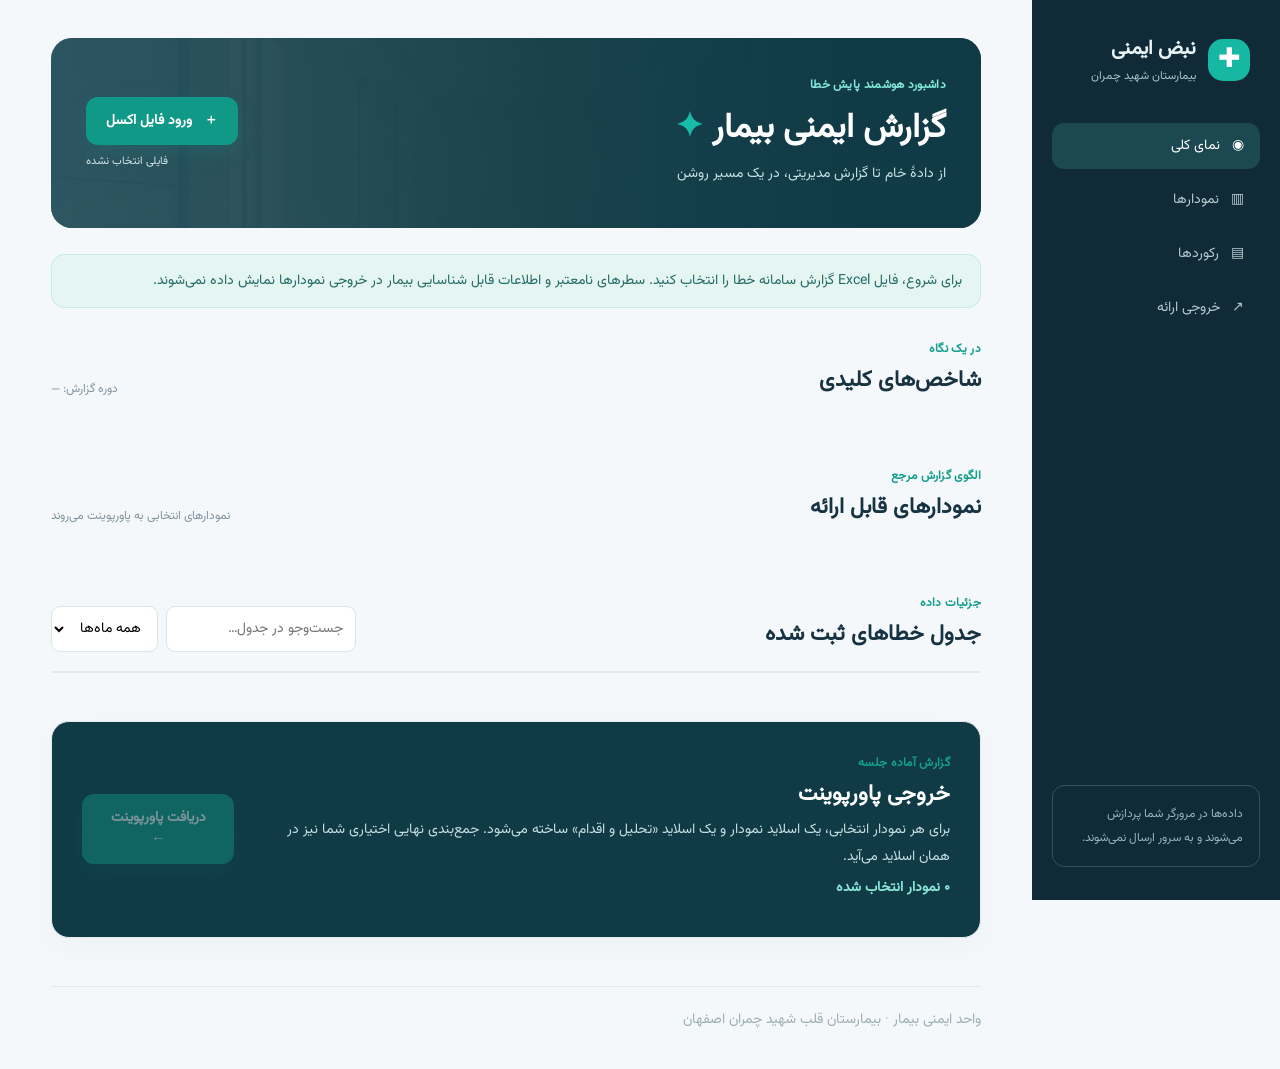
==== standalone.html @ 1ed32f01 "Use true pie chart for reporter roles" ====
<!doctype html><html lang="fa" dir="rtl"><head><meta charset="utf-8"><meta name="viewport" content="width=device-width,initial-scale=1"><title>پایش ایمنی بیمار | شهید چمران</title><style>@font-face{font-family:Vazirmatn;src:url('[data-uri]') format('woff2');font-display:swap}*{box-sizing:border-box}body{margin:0;background:#f5f8fa;color:#173342;font-family:Vazirmatn,Tahoma,sans-serif;font-size:14px}button,input,select,textarea{font:inherit}button{cursor:pointer}.sidebar{width:248px;position:fixed;right:0;top:0;bottom:0;background:#102a38;color:#eaf4f5;padding:33px 20px;display:flex;flex-direction:column;z-index:3}.brand{display:flex;gap:12px;align-items:center;padding:0 10px 36px}.brand b{display:block;font-size:20px}.brand small{color:#a9c4c8}.mark{display:grid;place-items:center;background:#16b8a3;color:white;border-radius:15px;width:42px;height:42px;font-size:27px}.sidebar nav{display:grid;gap:8px}.sidebar nav a{color:#b5c9ce;text-decoration:none;padding:12px 16px;border-radius:12px}.sidebar nav a:hover,.sidebar nav a.active{background:#1b4851;color:white}.sidebar-note{margin-top:auto;color:#95b4bc;font-size:12px;line-height:2;padding:16px;border:1px solid #2f5360;border-radius:12px}main{margin-right:248px;padding:38px min(4vw,64px);max-width:1800px}header{display:flex;justify-content:space-between;align-items:center;gap:24px;margin-bottom:26px}h1{font-size:34px;margin:6px 0}h2{font-size:22px;margin:3px 0 0}p{color:#6d8290;line-height:1.9;margin:5px 0}.eyebrow{color:#159e8e;font-size:12px;font-weight:800;letter-spacing:.3px}.pulse{color:#17bba7}.header-actions{text-align:left}.upload,#exportBtn{border:0;color:white;background:#119987;border-radius:12px;display:inline-block;padding:13px 20px;font-weight:800;box-shadow:0 8px 20px #159f8f28}.upload input{display:none}.upload:hover,#exportBtn:hover:not(:disabled){background:#087c70}.file-name{display:block;color:#728693;font-size:11px;margin-top:8px;max-width:260px;overflow:hidden;text-overflow:ellipsis;white-space:nowrap}.notice{background:#e5f5f2;border:1px solid #c6ebe4;padding:15px 18px;border-radius:13px;color:#256b66;margin-bottom:30px}.notice.error{background:#fff0ed;border-color:#ffd3c7;color:#aa513d}section{margin:30px 0 48px;scroll-margin-top:24px}.section-head{display:flex;justify-content:space-between;align-items:end;gap:18px;margin-bottom:19px}.period,.hint{color:#8094a0;font-size:12px}.kpis{display:grid;grid-template-columns:repeat(4,minmax(0,1fr));gap:15px}.kpi,.card,.table-wrap,.export-box{background:#fff;border:1px solid #e4ecf0;border-radius:18px;box-shadow:0 9px 30px #183c5009}.kpi{padding:22px;min-height:135px}.kpi .icon{color:#0e9f8e;background:#e7f7f4;width:33px;height:33px;border-radius:10px;display:grid;place-items:center}.kpi strong{font-size:28px;display:block;margin-top:13px}.kpi small{color:#708691}.chart-grid{display:grid;grid-template-columns:repeat(2,minmax(0,1fr));gap:18px}.card{padding:23px;min-width:0}.card-top{display:flex;justify-content:space-between;gap:12px;align-items:flex-start}.card h3{margin:0;font-size:16px}.card p{font-size:12px;margin:6px 0 8px}.pick{white-space:nowrap;font-size:12px;color:#52737a;background:#edf6f6;padding:7px 10px;border-radius:9px}.pick input{accent-color:#119987;margin-left:5px}.chart{height:245px;display:flex;align-items:center;justify-content:center;margin:12px 0}.chart svg{width:100%;height:100%;overflow:visible;direction:ltr}.chart text{font-family:Vazirmatn,Tahoma,sans-serif;fill:#597380;font-size:10px;font-weight:800}.card details{border-top:1px solid #edf1f3;padding-top:14px;font-size:12px;color:#60808c}.card details summary{cursor:pointer;color:#087f75;font-weight:700}.card textarea{width:100%;min-height:95px;resize:vertical;border:1px solid #dbe8e9;border-radius:9px;padding:9px;margin-top:10px;direction:rtl}.copy{border:0;background:#e6f4f1;color:#117e73;border-radius:8px;padding:8px 12px;margin-top:8px}.filters{display:flex;gap:8px}.filters input,.filters select{border:1px solid #dae6e9;background:white;padding:10px 12px;border-radius:9px;outline-color:#16a99b;max-width:190px}.table-wrap{overflow:auto;max-height:540px}table{width:100%;border-collapse:collapse;white-space:nowrap;text-align:right}th{position:sticky;top:0;background:#e9f4f3;color:#40606b;font-size:12px;z-index:1}td,th{padding:12px 16px;border-bottom:1px solid #ebf0f2;max-width:320px;overflow:hidden;text-overflow:ellipsis}tr:hover td{background:#f7fbfb}.table-count{color:#81949b;margin:12px}.export-box{display:flex;align-items:center;justify-content:space-between;gap:20px;padding:30px;background:#103b46;color:white}.export-box h2{color:white}.export-box p{color:#c6dee1;max-width:700px}.selected-count{font-weight:700;color:#89e6d8!important}.export-box button:disabled{opacity:.45;cursor:not-allowed}footer{color:#9bafb6;border-top:1px solid #dfe9ec;padding-top:22px} @media(max-width:1100px){.kpis{grid-template-columns:repeat(2,1fr)}.chart-grid{grid-template-columns:1fr}}@media(max-width:730px){.sidebar{position:static;width:auto;padding:13px}.brand{padding:0}.sidebar nav{display:flex;overflow:auto;margin-top:10px}.sidebar-note{display:none}main{margin:0;padding:18px}header,.section-head,.export-box{align-items:stretch;flex-direction:column}.header-actions{text-align:right}.kpis{gap:9px}.kpi{padding:16px}.filters{flex-wrap:wrap}}
.analysis-panel{background:#f2f8f7;border:1px solid #dbece9;border-radius:14px;padding:15px 18px;margin-top:14px}.analysis-heading{color:#0d8275;font-weight:900;margin-bottom:10px}.analysis-panel p{font-size:12px;line-height:1.8;margin:8px 0;color:#405e68}.analysis-panel p b{display:block;color:#173f48;font-size:12px}.note-label{display:block;margin-top:15px;font-weight:800;color:#193d48}.note-label span{color:#81969c;font-weight:400;font-size:11px}.analysis-panel textarea{width:100%;margin-top:7px;border:1px solid #cddfdf;border-radius:9px;min-height:70px;padding:10px;resize:vertical;direction:rtl;outline-color:#119987}
header{position:relative;isolation:isolate;overflow:hidden;background:#103b46;border-radius:21px;padding:29px 35px;min-height:190px;color:white}header .header-photo{position:absolute;inset:0;background:url('[data-uri]') center 42%/cover;opacity:.26;z-index:-2}header:after{content:'';position:absolute;inset:0;background:linear-gradient(270deg,#103b46 13%,#103b46dc 46%,#103b4655 100%);z-index:-1}header .header-content{max-width:580px}header h1{color:white}header p{color:#c6e0e3}header .eyebrow{color:#82e7d9}header .header-actions{position:relative}header .file-name{color:#d2e4e6}.chart-icon{display:inline-flex;vertical-align:middle;align-items:center;justify-content:center;width:31px;height:31px;margin-left:8px;color:#108e81;background:#e4f6f2;border-radius:9px}.chart-icon svg{width:19px;height:19px;fill:none;stroke:currentColor;stroke-width:2;stroke-linecap:round;stroke-linejoin:round}.invalid-date td{background:#fff2e6;color:#704b2c}.invalid-date:hover td{background:#ffe9d4}@media(max-width:730px){header{padding:24px;min-height:210px}}
</style></head><body>
<aside class="sidebar"><div class="brand"><span class="mark">✚</span><div><b>نبض ایمنی</b><small>بیمارستان شهید چمران</small></div></div><nav><a href="#overview" class="active">◉ &nbsp; نمای کلی</a><a href="#charts">▥ &nbsp; نمودارها</a><a href="#records">▤ &nbsp; رکوردها</a><a href="#export">↗ &nbsp; خروجی ارائه</a></nav><div class="sidebar-note">داده‌ها در مرورگر شما پردازش می‌شوند و به سرور ارسال نمی‌شوند.</div></aside>
<main><header><div class="header-photo" aria-hidden="true"></div><div class="header-content"><span class="eyebrow">داشبورد هوشمند پایش خطا</span><h1>گزارش ایمنی بیمار <span class="pulse">✦</span></h1><p>از دادهٔ خام تا گزارش مدیریتی، در یک مسیر روشن</p></div><div class="header-actions"><label class="upload">＋ &nbsp; ورود فایل اکسل<input id="file" type="file" accept=".xlsx"></label><span id="fileName" class="file-name">فایلی انتخاب نشده</span></div></header>
<div id="notice" class="notice">برای شروع، فایل Excel گزارش سامانه خطا را انتخاب کنید. سطرهای نامعتبر و اطلاعات قابل شناسایی بیمار در خروجی نمودارها نمایش داده نمی‌شوند.</div>
<section id="overview"><div class="section-head"><div><span class="eyebrow">در یک نگاه</span><h2>شاخص‌های کلیدی</h2></div><span id="period" class="period">دوره گزارش: —</span></div><div id="kpis" class="kpis"></div></section>
<section id="charts"><div class="section-head"><div><span class="eyebrow">الگوی گزارش مرجع</span><h2>نمودارهای قابل ارائه</h2></div><span class="hint">نمودارهای انتخابی به پاورپوینت می‌روند</span></div><div id="chartGrid" class="chart-grid"></div></section>
<section id="records"><div class="section-head"><div><span class="eyebrow">جزئیات داده</span><h2>جدول خطاهای ثبت شده</h2></div><div class="filters"><input id="search" placeholder="جست‌وجو در جدول…"><select id="monthFilter"><option value="">همه ماه‌ها</option></select></div></div><div class="table-wrap"><table><thead id="tableHead"></thead><tbody id="tableBody"></tbody></table></div><div id="tableCount" class="table-count"></div></section>
<section id="export"><div class="export-box"><div><span class="eyebrow">گزارش آماده جلسه</span><h2>خروجی پاورپوینت</h2><p>برای هر نمودار انتخابی، یک اسلاید نمودار و یک اسلاید «تحلیل و اقدام» ساخته می‌شود. جمع‌بندی نهایی اختیاری شما نیز در همان اسلاید می‌آید.</p><p id="selectedCount" class="selected-count">۰ نمودار انتخاب شده</p></div><button id="exportBtn" disabled>دریافت پاورپوینت ←</button></div></section><footer>واحد ایمنی بیمار · بیمارستان قلب شهید چمران اصفهان</footer></main>
<script>/*!

JSZip v3.10.1 - A JavaScript class for generating and reading zip files
<http://stuartk.com/jszip>

(c) 2009-2016 Stuart Knightley <stuart [at] stuartk.com>
Dual licenced under the MIT license or GPLv3. See https://raw.github.com/Stuk/jszip/main/LICENSE.markdown.

JSZip uses the library pako released under the MIT license :
https://github.com/nodeca/pako/blob/main/LICENSE
*/

!function(e){if("object"==typeof exports&&"undefined"!=typeof module)module.exports=e();else if("function"==typeof define&&define.amd)define([],e);else{("undefined"!=typeof window?window:"undefined"!=typeof global?global:"undefined"!=typeof self?self:this).JSZip=e()}}(function(){return function s(a,o,h){function u(r,e){if(!o[r]){if(!a[r]){var t="function"==typeof require&&require;if(!e&&t)return t(r,!0);if(l)return l(r,!0);var n=new Error("Cannot find module '"+r+"'");throw n.code="MODULE_NOT_FOUND",n}var i=o[r]={exports:{}};a[r][0].call(i.exports,function(e){var t=a[r][1][e];return u(t||e)},i,i.exports,s,a,o,h)}return o[r].exports}for(var l="function"==typeof require&&require,e=0;e<h.length;e++)u(h[e]);return u}({1:[function(e,t,r){"use strict";var d=e("./utils"),c=e("./support"),p="ABCDEFGHIJKLMNOPQRSTUVWXYZabcdefghijklmnopqrstuvwxyz0123456789+/=";r.encode=function(e){for(var t,r,n,i,s,a,o,h=[],u=0,l=e.length,f=l,c="string"!==d.getTypeOf(e);u<e.length;)f=l-u,n=c?(t=e[u++],r=u<l?e[u++]:0,u<l?e[u++]:0):(t=e.charCodeAt(u++),r=u<l?e.charCodeAt(u++):0,u<l?e.charCodeAt(u++):0),i=t>>2,s=(3&t)<<4|r>>4,a=1<f?(15&r)<<2|n>>6:64,o=2<f?63&n:64,h.push(p.charAt(i)+p.charAt(s)+p.charAt(a)+p.charAt(o));return h.join("")},r.decode=function(e){var t,r,n,i,s,a,o=0,h=0,u="data:";if(e.substr(0,u.length)===u)throw new Error("Invalid base64 input, it looks like a data url.");var l,f=3*(e=e.replace(/[^A-Za-z0-9+/=]/g,"")).length/4;if(e.charAt(e.length-1)===p.charAt(64)&&f--,e.charAt(e.length-2)===p.charAt(64)&&f--,f%1!=0)throw new Error("Invalid base64 input, bad content length.");for(l=c.uint8array?new Uint8Array(0|f):new Array(0|f);o<e.length;)t=p.indexOf(e.charAt(o++))<<2|(i=p.indexOf(e.charAt(o++)))>>4,r=(15&i)<<4|(s=p.indexOf(e.charAt(o++)))>>2,n=(3&s)<<6|(a=p.indexOf(e.charAt(o++))),l[h++]=t,64!==s&&(l[h++]=r),64!==a&&(l[h++]=n);return l}},{"./support":30,"./utils":32}],2:[function(e,t,r){"use strict";var n=e("./external"),i=e("./stream/DataWorker"),s=e("./stream/Crc32Probe"),a=e("./stream/DataLengthProbe");function o(e,t,r,n,i){this.compressedSize=e,this.uncompressedSize=t,this.crc32=r,this.compression=n,this.compressedContent=i}o.prototype={getContentWorker:function(){var e=new i(n.Promise.resolve(this.compressedContent)).pipe(this.compression.uncompressWorker()).pipe(new a("data_length")),t=this;return e.on("end",function(){if(this.streamInfo.data_length!==t.uncompressedSize)throw new Error("Bug : uncompressed data size mismatch")}),e},getCompressedWorker:function(){return new i(n.Promise.resolve(this.compressedContent)).withStreamInfo("compressedSize",this.compressedSize).withStreamInfo("uncompressedSize",this.uncompressedSize).withStreamInfo("crc32",this.crc32).withStreamInfo("compression",this.compression)}},o.createWorkerFrom=function(e,t,r){return e.pipe(new s).pipe(new a("uncompressedSize")).pipe(t.compressWorker(r)).pipe(new a("compressedSize")).withStreamInfo("compression",t)},t.exports=o},{"./external":6,"./stream/Crc32Probe":25,"./stream/DataLengthProbe":26,"./stream/DataWorker":27}],3:[function(e,t,r){"use strict";var n=e("./stream/GenericWorker");r.STORE={magic:"\0\0",compressWorker:function(){return new n("STORE compression")},uncompressWorker:function(){return new n("STORE decompression")}},r.DEFLATE=e("./flate")},{"./flate":7,"./stream/GenericWorker":28}],4:[function(e,t,r){"use strict";var n=e("./utils");var o=function(){for(var e,t=[],r=0;r<256;r++){e=r;for(var n=0;n<8;n++)e=1&e?3988292384^e>>>1:e>>>1;t[r]=e}return t}();t.exports=function(e,t){return void 0!==e&&e.length?"string"!==n.getTypeOf(e)?function(e,t,r,n){var i=o,s=n+r;e^=-1;for(var a=n;a<s;a++)e=e>>>8^i[255&(e^t[a])];return-1^e}(0|t,e,e.length,0):function(e,t,r,n){var i=o,s=n+r;e^=-1;for(var a=n;a<s;a++)e=e>>>8^i[255&(e^t.charCodeAt(a))];return-1^e}(0|t,e,e.length,0):0}},{"./utils":32}],5:[function(e,t,r){"use strict";r.base64=!1,r.binary=!1,r.dir=!1,r.createFolders=!0,r.date=null,r.compression=null,r.compressionOptions=null,r.comment=null,r.unixPermissions=null,r.dosPermissions=null},{}],6:[function(e,t,r){"use strict";var n=null;n="undefined"!=typeof Promise?Promise:e("lie"),t.exports={Promise:n}},{lie:37}],7:[function(e,t,r){"use strict";var n="undefined"!=typeof Uint8Array&&"undefined"!=typeof Uint16Array&&"undefined"!=typeof Uint32Array,i=e("pako"),s=e("./utils"),a=e("./stream/GenericWorker"),o=n?"uint8array":"array";function h(e,t){a.call(this,"FlateWorker/"+e),this._pako=null,this._pakoAction=e,this._pakoOptions=t,this.meta={}}r.magic="\b\0",s.inherits(h,a),h.prototype.processChunk=function(e){this.meta=e.meta,null===this._pako&&this._createPako(),this._pako.push(s.transformTo(o,e.data),!1)},h.prototype.flush=function(){a.prototype.flush.call(this),null===this._pako&&this._createPako(),this._pako.push([],!0)},h.prototype.cleanUp=function(){a.prototype.cleanUp.call(this),this._pako=null},h.prototype._createPako=function(){this._pako=new i[this._pakoAction]({raw:!0,level:this._pakoOptions.level||-1});var t=this;this._pako.onData=function(e){t.push({data:e,meta:t.meta})}},r.compressWorker=function(e){return new h("Deflate",e)},r.uncompressWorker=function(){return new h("Inflate",{})}},{"./stream/GenericWorker":28,"./utils":32,pako:38}],8:[function(e,t,r){"use strict";function A(e,t){var r,n="";for(r=0;r<t;r++)n+=String.fromCharCode(255&e),e>>>=8;return n}function n(e,t,r,n,i,s){var a,o,h=e.file,u=e.compression,l=s!==O.utf8encode,f=I.transformTo("string",s(h.name)),c=I.transformTo("string",O.utf8encode(h.name)),d=h.comment,p=I.transformTo("string",s(d)),m=I.transformTo("string",O.utf8encode(d)),_=c.length!==h.name.length,g=m.length!==d.length,b="",v="",y="",w=h.dir,k=h.date,x={crc32:0,compressedSize:0,uncompressedSize:0};t&&!r||(x.crc32=e.crc32,x.compressedSize=e.compressedSize,x.uncompressedSize=e.uncompressedSize);var S=0;t&&(S|=8),l||!_&&!g||(S|=2048);var z=0,C=0;w&&(z|=16),"UNIX"===i?(C=798,z|=function(e,t){var r=e;return e||(r=t?16893:33204),(65535&r)<<16}(h.unixPermissions,w)):(C=20,z|=function(e){return 63&(e||0)}(h.dosPermissions)),a=k.getUTCHours(),a<<=6,a|=k.getUTCMinutes(),a<<=5,a|=k.getUTCSeconds()/2,o=k.getUTCFullYear()-1980,o<<=4,o|=k.getUTCMonth()+1,o<<=5,o|=k.getUTCDate(),_&&(v=A(1,1)+A(B(f),4)+c,b+="up"+A(v.length,2)+v),g&&(y=A(1,1)+A(B(p),4)+m,b+="uc"+A(y.length,2)+y);var E="";return E+="\n\0",E+=A(S,2),E+=u.magic,E+=A(a,2),E+=A(o,2),E+=A(x.crc32,4),E+=A(x.compressedSize,4),E+=A(x.uncompressedSize,4),E+=A(f.length,2),E+=A(b.length,2),{fileRecord:R.LOCAL_FILE_HEADER+E+f+b,dirRecord:R.CENTRAL_FILE_HEADER+A(C,2)+E+A(p.length,2)+"\0\0\0\0"+A(z,4)+A(n,4)+f+b+p}}var I=e("../utils"),i=e("../stream/GenericWorker"),O=e("../utf8"),B=e("../crc32"),R=e("../signature");function s(e,t,r,n){i.call(this,"ZipFileWorker"),this.bytesWritten=0,this.zipComment=t,this.zipPlatform=r,this.encodeFileName=n,this.streamFiles=e,this.accumulate=!1,this.contentBuffer=[],this.dirRecords=[],this.currentSourceOffset=0,this.entriesCount=0,this.currentFile=null,this._sources=[]}I.inherits(s,i),s.prototype.push=function(e){var t=e.meta.percent||0,r=this.entriesCount,n=this._sources.length;this.accumulate?this.contentBuffer.push(e):(this.bytesWritten+=e.data.length,i.prototype.push.call(this,{data:e.data,meta:{currentFile:this.currentFile,percent:r?(t+100*(r-n-1))/r:100}}))},s.prototype.openedSource=function(e){this.currentSourceOffset=this.bytesWritten,this.currentFile=e.file.name;var t=this.streamFiles&&!e.file.dir;if(t){var r=n(e,t,!1,this.currentSourceOffset,this.zipPlatform,this.encodeFileName);this.push({data:r.fileRecord,meta:{percent:0}})}else this.accumulate=!0},s.prototype.closedSource=function(e){this.accumulate=!1;var t=this.streamFiles&&!e.file.dir,r=n(e,t,!0,this.currentSourceOffset,this.zipPlatform,this.encodeFileName);if(this.dirRecords.push(r.dirRecord),t)this.push({data:function(e){return R.DATA_DESCRIPTOR+A(e.crc32,4)+A(e.compressedSize,4)+A(e.uncompressedSize,4)}(e),meta:{percent:100}});else for(this.push({data:r.fileRecord,meta:{percent:0}});this.contentBuffer.length;)this.push(this.contentBuffer.shift());this.currentFile=null},s.prototype.flush=function(){for(var e=this.bytesWritten,t=0;t<this.dirRecords.length;t++)this.push({data:this.dirRecords[t],meta:{percent:100}});var r=this.bytesWritten-e,n=function(e,t,r,n,i){var s=I.transformTo("string",i(n));return R.CENTRAL_DIRECTORY_END+"\0\0\0\0"+A(e,2)+A(e,2)+A(t,4)+A(r,4)+A(s.length,2)+s}(this.dirRecords.length,r,e,this.zipComment,this.encodeFileName);this.push({data:n,meta:{percent:100}})},s.prototype.prepareNextSource=function(){this.previous=this._sources.shift(),this.openedSource(this.previous.streamInfo),this.isPaused?this.previous.pause():this.previous.resume()},s.prototype.registerPrevious=function(e){this._sources.push(e);var t=this;return e.on("data",function(e){t.processChunk(e)}),e.on("end",function(){t.closedSource(t.previous.streamInfo),t._sources.length?t.prepareNextSource():t.end()}),e.on("error",function(e){t.error(e)}),this},s.prototype.resume=function(){return!!i.prototype.resume.call(this)&&(!this.previous&&this._sources.length?(this.prepareNextSource(),!0):this.previous||this._sources.length||this.generatedError?void 0:(this.end(),!0))},s.prototype.error=function(e){var t=this._sources;if(!i.prototype.error.call(this,e))return!1;for(var r=0;r<t.length;r++)try{t[r].error(e)}catch(e){}return!0},s.prototype.lock=function(){i.prototype.lock.call(this);for(var e=this._sources,t=0;t<e.length;t++)e[t].lock()},t.exports=s},{"../crc32":4,"../signature":23,"../stream/GenericWorker":28,"../utf8":31,"../utils":32}],9:[function(e,t,r){"use strict";var u=e("../compressions"),n=e("./ZipFileWorker");r.generateWorker=function(e,a,t){var o=new n(a.streamFiles,t,a.platform,a.encodeFileName),h=0;try{e.forEach(function(e,t){h++;var r=function(e,t){var r=e||t,n=u[r];if(!n)throw new Error(r+" is not a valid compression method !");return n}(t.options.compression,a.compression),n=t.options.compressionOptions||a.compressionOptions||{},i=t.dir,s=t.date;t._compressWorker(r,n).withStreamInfo("file",{name:e,dir:i,date:s,comment:t.comment||"",unixPermissions:t.unixPermissions,dosPermissions:t.dosPermissions}).pipe(o)}),o.entriesCount=h}catch(e){o.error(e)}return o}},{"../compressions":3,"./ZipFileWorker":8}],10:[function(e,t,r){"use strict";function n(){if(!(this instanceof n))return new n;if(arguments.length)throw new Error("The constructor with parameters has been removed in JSZip 3.0, please check the upgrade guide.");this.files=Object.create(null),this.comment=null,this.root="",this.clone=function(){var e=new n;for(var t in this)"function"!=typeof this[t]&&(e[t]=this[t]);return e}}(n.prototype=e("./object")).loadAsync=e("./load"),n.support=e("./support"),n.defaults=e("./defaults"),n.version="3.10.1",n.loadAsync=function(e,t){return(new n).loadAsync(e,t)},n.external=e("./external"),t.exports=n},{"./defaults":5,"./external":6,"./load":11,"./object":15,"./support":30}],11:[function(e,t,r){"use strict";var u=e("./utils"),i=e("./external"),n=e("./utf8"),s=e("./zipEntries"),a=e("./stream/Crc32Probe"),l=e("./nodejsUtils");function f(n){return new i.Promise(function(e,t){var r=n.decompressed.getContentWorker().pipe(new a);r.on("error",function(e){t(e)}).on("end",function(){r.streamInfo.crc32!==n.decompressed.crc32?t(new Error("Corrupted zip : CRC32 mismatch")):e()}).resume()})}t.exports=function(e,o){var h=this;return o=u.extend(o||{},{base64:!1,checkCRC32:!1,optimizedBinaryString:!1,createFolders:!1,decodeFileName:n.utf8decode}),l.isNode&&l.isStream(e)?i.Promise.reject(new Error("JSZip can't accept a stream when loading a zip file.")):u.prepareContent("the loaded zip file",e,!0,o.optimizedBinaryString,o.base64).then(function(e){var t=new s(o);return t.load(e),t}).then(function(e){var t=[i.Promise.resolve(e)],r=e.files;if(o.checkCRC32)for(var n=0;n<r.length;n++)t.push(f(r[n]));return i.Promise.all(t)}).then(function(e){for(var t=e.shift(),r=t.files,n=0;n<r.length;n++){var i=r[n],s=i.fileNameStr,a=u.resolve(i.fileNameStr);h.file(a,i.decompressed,{binary:!0,optimizedBinaryString:!0,date:i.date,dir:i.dir,comment:i.fileCommentStr.length?i.fileCommentStr:null,unixPermissions:i.unixPermissions,dosPermissions:i.dosPermissions,createFolders:o.createFolders}),i.dir||(h.file(a).unsafeOriginalName=s)}return t.zipComment.length&&(h.comment=t.zipComment),h})}},{"./external":6,"./nodejsUtils":14,"./stream/Crc32Probe":25,"./utf8":31,"./utils":32,"./zipEntries":33}],12:[function(e,t,r){"use strict";var n=e("../utils"),i=e("../stream/GenericWorker");function s(e,t){i.call(this,"Nodejs stream input adapter for "+e),this._upstreamEnded=!1,this._bindStream(t)}n.inherits(s,i),s.prototype._bindStream=function(e){var t=this;(this._stream=e).pause(),e.on("data",function(e){t.push({data:e,meta:{percent:0}})}).on("error",function(e){t.isPaused?this.generatedError=e:t.error(e)}).on("end",function(){t.isPaused?t._upstreamEnded=!0:t.end()})},s.prototype.pause=function(){return!!i.prototype.pause.call(this)&&(this._stream.pause(),!0)},s.prototype.resume=function(){return!!i.prototype.resume.call(this)&&(this._upstreamEnded?this.end():this._stream.resume(),!0)},t.exports=s},{"../stream/GenericWorker":28,"../utils":32}],13:[function(e,t,r){"use strict";var i=e("readable-stream").Readable;function n(e,t,r){i.call(this,t),this._helper=e;var n=this;e.on("data",function(e,t){n.push(e)||n._helper.pause(),r&&r(t)}).on("error",function(e){n.emit("error",e)}).on("end",function(){n.push(null)})}e("../utils").inherits(n,i),n.prototype._read=function(){this._helper.resume()},t.exports=n},{"../utils":32,"readable-stream":16}],14:[function(e,t,r){"use strict";t.exports={isNode:"undefined"!=typeof Buffer,newBufferFrom:function(e,t){if(Buffer.from&&Buffer.from!==Uint8Array.from)return Buffer.from(e,t);if("number"==typeof e)throw new Error('The "data" argument must not be a number');return new Buffer(e,t)},allocBuffer:function(e){if(Buffer.alloc)return Buffer.alloc(e);var t=new Buffer(e);return t.fill(0),t},isBuffer:function(e){return Buffer.isBuffer(e)},isStream:function(e){return e&&"function"==typeof e.on&&"function"==typeof e.pause&&"function"==typeof e.resume}}},{}],15:[function(e,t,r){"use strict";function s(e,t,r){var n,i=u.getTypeOf(t),s=u.extend(r||{},f);s.date=s.date||new Date,null!==s.compression&&(s.compression=s.compression.toUpperCase()),"string"==typeof s.unixPermissions&&(s.unixPermissions=parseInt(s.unixPermissions,8)),s.unixPermissions&&16384&s.unixPermissions&&(s.dir=!0),s.dosPermissions&&16&s.dosPermissions&&(s.dir=!0),s.dir&&(e=g(e)),s.createFolders&&(n=_(e))&&b.call(this,n,!0);var a="string"===i&&!1===s.binary&&!1===s.base64;r&&void 0!==r.binary||(s.binary=!a),(t instanceof c&&0===t.uncompressedSize||s.dir||!t||0===t.length)&&(s.base64=!1,s.binary=!0,t="",s.compression="STORE",i="string");var o=null;o=t instanceof c||t instanceof l?t:p.isNode&&p.isStream(t)?new m(e,t):u.prepareContent(e,t,s.binary,s.optimizedBinaryString,s.base64);var h=new d(e,o,s);this.files[e]=h}var i=e("./utf8"),u=e("./utils"),l=e("./stream/GenericWorker"),a=e("./stream/StreamHelper"),f=e("./defaults"),c=e("./compressedObject"),d=e("./zipObject"),o=e("./generate"),p=e("./nodejsUtils"),m=e("./nodejs/NodejsStreamInputAdapter"),_=function(e){"/"===e.slice(-1)&&(e=e.substring(0,e.length-1));var t=e.lastIndexOf("/");return 0<t?e.substring(0,t):""},g=function(e){return"/"!==e.slice(-1)&&(e+="/"),e},b=function(e,t){return t=void 0!==t?t:f.createFolders,e=g(e),this.files[e]||s.call(this,e,null,{dir:!0,createFolders:t}),this.files[e]};function h(e){return"[object RegExp]"===Object.prototype.toString.call(e)}var n={load:function(){throw new Error("This method has been removed in JSZip 3.0, please check the upgrade guide.")},forEach:function(e){var t,r,n;for(t in this.files)n=this.files[t],(r=t.slice(this.root.length,t.length))&&t.slice(0,this.root.length)===this.root&&e(r,n)},filter:function(r){var n=[];return this.forEach(function(e,t){r(e,t)&&n.push(t)}),n},file:function(e,t,r){if(1!==arguments.length)return e=this.root+e,s.call(this,e,t,r),this;if(h(e)){var n=e;return this.filter(function(e,t){return!t.dir&&n.test(e)})}var i=this.files[this.root+e];return i&&!i.dir?i:null},folder:function(r){if(!r)return this;if(h(r))return this.filter(function(e,t){return t.dir&&r.test(e)});var e=this.root+r,t=b.call(this,e),n=this.clone();return n.root=t.name,n},remove:function(r){r=this.root+r;var e=this.files[r];if(e||("/"!==r.slice(-1)&&(r+="/"),e=this.files[r]),e&&!e.dir)delete this.files[r];else for(var t=this.filter(function(e,t){return t.name.slice(0,r.length)===r}),n=0;n<t.length;n++)delete this.files[t[n].name];return this},generate:function(){throw new Error("This method has been removed in JSZip 3.0, please check the upgrade guide.")},generateInternalStream:function(e){var t,r={};try{if((r=u.extend(e||{},{streamFiles:!1,compression:"STORE",compressionOptions:null,type:"",platform:"DOS",comment:null,mimeType:"application/zip",encodeFileName:i.utf8encode})).type=r.type.toLowerCase(),r.compression=r.compression.toUpperCase(),"binarystring"===r.type&&(r.type="string"),!r.type)throw new Error("No output type specified.");u.checkSupport(r.type),"darwin"!==r.platform&&"freebsd"!==r.platform&&"linux"!==r.platform&&"sunos"!==r.platform||(r.platform="UNIX"),"win32"===r.platform&&(r.platform="DOS");var n=r.comment||this.comment||"";t=o.generateWorker(this,r,n)}catch(e){(t=new l("error")).error(e)}return new a(t,r.type||"string",r.mimeType)},generateAsync:function(e,t){return this.generateInternalStream(e).accumulate(t)},generateNodeStream:function(e,t){return(e=e||{}).type||(e.type="nodebuffer"),this.generateInternalStream(e).toNodejsStream(t)}};t.exports=n},{"./compressedObject":2,"./defaults":5,"./generate":9,"./nodejs/NodejsStreamInputAdapter":12,"./nodejsUtils":14,"./stream/GenericWorker":28,"./stream/StreamHelper":29,"./utf8":31,"./utils":32,"./zipObject":35}],16:[function(e,t,r){"use strict";t.exports=e("stream")},{stream:void 0}],17:[function(e,t,r){"use strict";var n=e("./DataReader");function i(e){n.call(this,e);for(var t=0;t<this.data.length;t++)e[t]=255&e[t]}e("../utils").inherits(i,n),i.prototype.byteAt=function(e){return this.data[this.zero+e]},i.prototype.lastIndexOfSignature=function(e){for(var t=e.charCodeAt(0),r=e.charCodeAt(1),n=e.charCodeAt(2),i=e.charCodeAt(3),s=this.length-4;0<=s;--s)if(this.data[s]===t&&this.data[s+1]===r&&this.data[s+2]===n&&this.data[s+3]===i)return s-this.zero;return-1},i.prototype.readAndCheckSignature=function(e){var t=e.charCodeAt(0),r=e.charCodeAt(1),n=e.charCodeAt(2),i=e.charCodeAt(3),s=this.readData(4);return t===s[0]&&r===s[1]&&n===s[2]&&i===s[3]},i.prototype.readData=function(e){if(this.checkOffset(e),0===e)return[];var t=this.data.slice(this.zero+this.index,this.zero+this.index+e);return this.index+=e,t},t.exports=i},{"../utils":32,"./DataReader":18}],18:[function(e,t,r){"use strict";var n=e("../utils");function i(e){this.data=e,this.length=e.length,this.index=0,this.zero=0}i.prototype={checkOffset:function(e){this.checkIndex(this.index+e)},checkIndex:function(e){if(this.length<this.zero+e||e<0)throw new Error("End of data reached (data length = "+this.length+", asked index = "+e+"). Corrupted zip ?")},setIndex:function(e){this.checkIndex(e),this.index=e},skip:function(e){this.setIndex(this.index+e)},byteAt:function(){},readInt:function(e){var t,r=0;for(this.checkOffset(e),t=this.index+e-1;t>=this.index;t--)r=(r<<8)+this.byteAt(t);return this.index+=e,r},readString:function(e){return n.transformTo("string",this.readData(e))},readData:function(){},lastIndexOfSignature:function(){},readAndCheckSignature:function(){},readDate:function(){var e=this.readInt(4);return new Date(Date.UTC(1980+(e>>25&127),(e>>21&15)-1,e>>16&31,e>>11&31,e>>5&63,(31&e)<<1))}},t.exports=i},{"../utils":32}],19:[function(e,t,r){"use strict";var n=e("./Uint8ArrayReader");function i(e){n.call(this,e)}e("../utils").inherits(i,n),i.prototype.readData=function(e){this.checkOffset(e);var t=this.data.slice(this.zero+this.index,this.zero+this.index+e);return this.index+=e,t},t.exports=i},{"../utils":32,"./Uint8ArrayReader":21}],20:[function(e,t,r){"use strict";var n=e("./DataReader");function i(e){n.call(this,e)}e("../utils").inherits(i,n),i.prototype.byteAt=function(e){return this.data.charCodeAt(this.zero+e)},i.prototype.lastIndexOfSignature=function(e){return this.data.lastIndexOf(e)-this.zero},i.prototype.readAndCheckSignature=function(e){return e===this.readData(4)},i.prototype.readData=function(e){this.checkOffset(e);var t=this.data.slice(this.zero+this.index,this.zero+this.index+e);return this.index+=e,t},t.exports=i},{"../utils":32,"./DataReader":18}],21:[function(e,t,r){"use strict";var n=e("./ArrayReader");function i(e){n.call(this,e)}e("../utils").inherits(i,n),i.prototype.readData=function(e){if(this.checkOffset(e),0===e)return new Uint8Array(0);var t=this.data.subarray(this.zero+this.index,this.zero+this.index+e);return this.index+=e,t},t.exports=i},{"../utils":32,"./ArrayReader":17}],22:[function(e,t,r){"use strict";var n=e("../utils"),i=e("../support"),s=e("./ArrayReader"),a=e("./StringReader"),o=e("./NodeBufferReader"),h=e("./Uint8ArrayReader");t.exports=function(e){var t=n.getTypeOf(e);return n.checkSupport(t),"string"!==t||i.uint8array?"nodebuffer"===t?new o(e):i.uint8array?new h(n.transformTo("uint8array",e)):new s(n.transformTo("array",e)):new a(e)}},{"../support":30,"../utils":32,"./ArrayReader":17,"./NodeBufferReader":19,"./StringReader":20,"./Uint8ArrayReader":21}],23:[function(e,t,r){"use strict";r.LOCAL_FILE_HEADER="PK",r.CENTRAL_FILE_HEADER="PK",r.CENTRAL_DIRECTORY_END="PK",r.ZIP64_CENTRAL_DIRECTORY_LOCATOR="PK",r.ZIP64_CENTRAL_DIRECTORY_END="PK",r.DATA_DESCRIPTOR="PK\b"},{}],24:[function(e,t,r){"use strict";var n=e("./GenericWorker"),i=e("../utils");function s(e){n.call(this,"ConvertWorker to "+e),this.destType=e}i.inherits(s,n),s.prototype.processChunk=function(e){this.push({data:i.transformTo(this.destType,e.data),meta:e.meta})},t.exports=s},{"../utils":32,"./GenericWorker":28}],25:[function(e,t,r){"use strict";var n=e("./GenericWorker"),i=e("../crc32");function s(){n.call(this,"Crc32Probe"),this.withStreamInfo("crc32",0)}e("../utils").inherits(s,n),s.prototype.processChunk=function(e){this.streamInfo.crc32=i(e.data,this.streamInfo.crc32||0),this.push(e)},t.exports=s},{"../crc32":4,"../utils":32,"./GenericWorker":28}],26:[function(e,t,r){"use strict";var n=e("../utils"),i=e("./GenericWorker");function s(e){i.call(this,"DataLengthProbe for "+e),this.propName=e,this.withStreamInfo(e,0)}n.inherits(s,i),s.prototype.processChunk=function(e){if(e){var t=this.streamInfo[this.propName]||0;this.streamInfo[this.propName]=t+e.data.length}i.prototype.processChunk.call(this,e)},t.exports=s},{"../utils":32,"./GenericWorker":28}],27:[function(e,t,r){"use strict";var n=e("../utils"),i=e("./GenericWorker");function s(e){i.call(this,"DataWorker");var t=this;this.dataIsReady=!1,this.index=0,this.max=0,this.data=null,this.type="",this._tickScheduled=!1,e.then(function(e){t.dataIsReady=!0,t.data=e,t.max=e&&e.length||0,t.type=n.getTypeOf(e),t.isPaused||t._tickAndRepeat()},function(e){t.error(e)})}n.inherits(s,i),s.prototype.cleanUp=function(){i.prototype.cleanUp.call(this),this.data=null},s.prototype.resume=function(){return!!i.prototype.resume.call(this)&&(!this._tickScheduled&&this.dataIsReady&&(this._tickScheduled=!0,n.delay(this._tickAndRepeat,[],this)),!0)},s.prototype._tickAndRepeat=function(){this._tickScheduled=!1,this.isPaused||this.isFinished||(this._tick(),this.isFinished||(n.delay(this._tickAndRepeat,[],this),this._tickScheduled=!0))},s.prototype._tick=function(){if(this.isPaused||this.isFinished)return!1;var e=null,t=Math.min(this.max,this.index+16384);if(this.index>=this.max)return this.end();switch(this.type){case"string":e=this.data.substring(this.index,t);break;case"uint8array":e=this.data.subarray(this.index,t);break;case"array":case"nodebuffer":e=this.data.slice(this.index,t)}return this.index=t,this.push({data:e,meta:{percent:this.max?this.index/this.max*100:0}})},t.exports=s},{"../utils":32,"./GenericWorker":28}],28:[function(e,t,r){"use strict";function n(e){this.name=e||"default",this.streamInfo={},this.generatedError=null,this.extraStreamInfo={},this.isPaused=!0,this.isFinished=!1,this.isLocked=!1,this._listeners={data:[],end:[],error:[]},this.previous=null}n.prototype={push:function(e){this.emit("data",e)},end:function(){if(this.isFinished)return!1;this.flush();try{this.emit("end"),this.cleanUp(),this.isFinished=!0}catch(e){this.emit("error",e)}return!0},error:function(e){return!this.isFinished&&(this.isPaused?this.generatedError=e:(this.isFinished=!0,this.emit("error",e),this.previous&&this.previous.error(e),this.cleanUp()),!0)},on:function(e,t){return this._listeners[e].push(t),this},cleanUp:function(){this.streamInfo=this.generatedError=this.extraStreamInfo=null,this._listeners=[]},emit:function(e,t){if(this._listeners[e])for(var r=0;r<this._listeners[e].length;r++)this._listeners[e][r].call(this,t)},pipe:function(e){return e.registerPrevious(this)},registerPrevious:function(e){if(this.isLocked)throw new Error("The stream '"+this+"' has already been used.");this.streamInfo=e.streamInfo,this.mergeStreamInfo(),this.previous=e;var t=this;return e.on("data",function(e){t.processChunk(e)}),e.on("end",function(){t.end()}),e.on("error",function(e){t.error(e)}),this},pause:function(){return!this.isPaused&&!this.isFinished&&(this.isPaused=!0,this.previous&&this.previous.pause(),!0)},resume:function(){if(!this.isPaused||this.isFinished)return!1;var e=this.isPaused=!1;return this.generatedError&&(this.error(this.generatedError),e=!0),this.previous&&this.previous.resume(),!e},flush:function(){},processChunk:function(e){this.push(e)},withStreamInfo:function(e,t){return this.extraStreamInfo[e]=t,this.mergeStreamInfo(),this},mergeStreamInfo:function(){for(var e in this.extraStreamInfo)Object.prototype.hasOwnProperty.call(this.extraStreamInfo,e)&&(this.streamInfo[e]=this.extraStreamInfo[e])},lock:function(){if(this.isLocked)throw new Error("The stream '"+this+"' has already been used.");this.isLocked=!0,this.previous&&this.previous.lock()},toString:function(){var e="Worker "+this.name;return this.previous?this.previous+" -> "+e:e}},t.exports=n},{}],29:[function(e,t,r){"use strict";var h=e("../utils"),i=e("./ConvertWorker"),s=e("./GenericWorker"),u=e("../base64"),n=e("../support"),a=e("../external"),o=null;if(n.nodestream)try{o=e("../nodejs/NodejsStreamOutputAdapter")}catch(e){}function l(e,o){return new a.Promise(function(t,r){var n=[],i=e._internalType,s=e._outputType,a=e._mimeType;e.on("data",function(e,t){n.push(e),o&&o(t)}).on("error",function(e){n=[],r(e)}).on("end",function(){try{var e=function(e,t,r){switch(e){case"blob":return h.newBlob(h.transformTo("arraybuffer",t),r);case"base64":return u.encode(t);default:return h.transformTo(e,t)}}(s,function(e,t){var r,n=0,i=null,s=0;for(r=0;r<t.length;r++)s+=t[r].length;switch(e){case"string":return t.join("");case"array":return Array.prototype.concat.apply([],t);case"uint8array":for(i=new Uint8Array(s),r=0;r<t.length;r++)i.set(t[r],n),n+=t[r].length;return i;case"nodebuffer":return Buffer.concat(t);default:throw new Error("concat : unsupported type '"+e+"'")}}(i,n),a);t(e)}catch(e){r(e)}n=[]}).resume()})}function f(e,t,r){var n=t;switch(t){case"blob":case"arraybuffer":n="uint8array";break;case"base64":n="string"}try{this._internalType=n,this._outputType=t,this._mimeType=r,h.checkSupport(n),this._worker=e.pipe(new i(n)),e.lock()}catch(e){this._worker=new s("error"),this._worker.error(e)}}f.prototype={accumulate:function(e){return l(this,e)},on:function(e,t){var r=this;return"data"===e?this._worker.on(e,function(e){t.call(r,e.data,e.meta)}):this._worker.on(e,function(){h.delay(t,arguments,r)}),this},resume:function(){return h.delay(this._worker.resume,[],this._worker),this},pause:function(){return this._worker.pause(),this},toNodejsStream:function(e){if(h.checkSupport("nodestream"),"nodebuffer"!==this._outputType)throw new Error(this._outputType+" is not supported by this method");return new o(this,{objectMode:"nodebuffer"!==this._outputType},e)}},t.exports=f},{"../base64":1,"../external":6,"../nodejs/NodejsStreamOutputAdapter":13,"../support":30,"../utils":32,"./ConvertWorker":24,"./GenericWorker":28}],30:[function(e,t,r){"use strict";if(r.base64=!0,r.array=!0,r.string=!0,r.arraybuffer="undefined"!=typeof ArrayBuffer&&"undefined"!=typeof Uint8Array,r.nodebuffer="undefined"!=typeof Buffer,r.uint8array="undefined"!=typeof Uint8Array,"undefined"==typeof ArrayBuffer)r.blob=!1;else{var n=new ArrayBuffer(0);try{r.blob=0===new Blob([n],{type:"application/zip"}).size}catch(e){try{var i=new(self.BlobBuilder||self.WebKitBlobBuilder||self.MozBlobBuilder||self.MSBlobBuilder);i.append(n),r.blob=0===i.getBlob("application/zip").size}catch(e){r.blob=!1}}}try{r.nodestream=!!e("readable-stream").Readable}catch(e){r.nodestream=!1}},{"readable-stream":16}],31:[function(e,t,s){"use strict";for(var o=e("./utils"),h=e("./support"),r=e("./nodejsUtils"),n=e("./stream/GenericWorker"),u=new Array(256),i=0;i<256;i++)u[i]=252<=i?6:248<=i?5:240<=i?4:224<=i?3:192<=i?2:1;u[254]=u[254]=1;function a(){n.call(this,"utf-8 decode"),this.leftOver=null}function l(){n.call(this,"utf-8 encode")}s.utf8encode=function(e){return h.nodebuffer?r.newBufferFrom(e,"utf-8"):function(e){var t,r,n,i,s,a=e.length,o=0;for(i=0;i<a;i++)55296==(64512&(r=e.charCodeAt(i)))&&i+1<a&&56320==(64512&(n=e.charCodeAt(i+1)))&&(r=65536+(r-55296<<10)+(n-56320),i++),o+=r<128?1:r<2048?2:r<65536?3:4;for(t=h.uint8array?new Uint8Array(o):new Array(o),i=s=0;s<o;i++)55296==(64512&(r=e.charCodeAt(i)))&&i+1<a&&56320==(64512&(n=e.charCodeAt(i+1)))&&(r=65536+(r-55296<<10)+(n-56320),i++),r<128?t[s++]=r:(r<2048?t[s++]=192|r>>>6:(r<65536?t[s++]=224|r>>>12:(t[s++]=240|r>>>18,t[s++]=128|r>>>12&63),t[s++]=128|r>>>6&63),t[s++]=128|63&r);return t}(e)},s.utf8decode=function(e){return h.nodebuffer?o.transformTo("nodebuffer",e).toString("utf-8"):function(e){var t,r,n,i,s=e.length,a=new Array(2*s);for(t=r=0;t<s;)if((n=e[t++])<128)a[r++]=n;else if(4<(i=u[n]))a[r++]=65533,t+=i-1;else{for(n&=2===i?31:3===i?15:7;1<i&&t<s;)n=n<<6|63&e[t++],i--;1<i?a[r++]=65533:n<65536?a[r++]=n:(n-=65536,a[r++]=55296|n>>10&1023,a[r++]=56320|1023&n)}return a.length!==r&&(a.subarray?a=a.subarray(0,r):a.length=r),o.applyFromCharCode(a)}(e=o.transformTo(h.uint8array?"uint8array":"array",e))},o.inherits(a,n),a.prototype.processChunk=function(e){var t=o.transformTo(h.uint8array?"uint8array":"array",e.data);if(this.leftOver&&this.leftOver.length){if(h.uint8array){var r=t;(t=new Uint8Array(r.length+this.leftOver.length)).set(this.leftOver,0),t.set(r,this.leftOver.length)}else t=this.leftOver.concat(t);this.leftOver=null}var n=function(e,t){var r;for((t=t||e.length)>e.length&&(t=e.length),r=t-1;0<=r&&128==(192&e[r]);)r--;return r<0?t:0===r?t:r+u[e[r]]>t?r:t}(t),i=t;n!==t.length&&(h.uint8array?(i=t.subarray(0,n),this.leftOver=t.subarray(n,t.length)):(i=t.slice(0,n),this.leftOver=t.slice(n,t.length))),this.push({data:s.utf8decode(i),meta:e.meta})},a.prototype.flush=function(){this.leftOver&&this.leftOver.length&&(this.push({data:s.utf8decode(this.leftOver),meta:{}}),this.leftOver=null)},s.Utf8DecodeWorker=a,o.inherits(l,n),l.prototype.processChunk=function(e){this.push({data:s.utf8encode(e.data),meta:e.meta})},s.Utf8EncodeWorker=l},{"./nodejsUtils":14,"./stream/GenericWorker":28,"./support":30,"./utils":32}],32:[function(e,t,a){"use strict";var o=e("./support"),h=e("./base64"),r=e("./nodejsUtils"),u=e("./external");function n(e){return e}function l(e,t){for(var r=0;r<e.length;++r)t[r]=255&e.charCodeAt(r);return t}e("setimmediate"),a.newBlob=function(t,r){a.checkSupport("blob");try{return new Blob([t],{type:r})}catch(e){try{var n=new(self.BlobBuilder||self.WebKitBlobBuilder||self.MozBlobBuilder||self.MSBlobBuilder);return n.append(t),n.getBlob(r)}catch(e){throw new Error("Bug : can't construct the Blob.")}}};var i={stringifyByChunk:function(e,t,r){var n=[],i=0,s=e.length;if(s<=r)return String.fromCharCode.apply(null,e);for(;i<s;)"array"===t||"nodebuffer"===t?n.push(String.fromCharCode.apply(null,e.slice(i,Math.min(i+r,s)))):n.push(String.fromCharCode.apply(null,e.subarray(i,Math.min(i+r,s)))),i+=r;return n.join("")},stringifyByChar:function(e){for(var t="",r=0;r<e.length;r++)t+=String.fromCharCode(e[r]);return t},applyCanBeUsed:{uint8array:function(){try{return o.uint8array&&1===String.fromCharCode.apply(null,new Uint8Array(1)).length}catch(e){return!1}}(),nodebuffer:function(){try{return o.nodebuffer&&1===String.fromCharCode.apply(null,r.allocBuffer(1)).length}catch(e){return!1}}()}};function s(e){var t=65536,r=a.getTypeOf(e),n=!0;if("uint8array"===r?n=i.applyCanBeUsed.uint8array:"nodebuffer"===r&&(n=i.applyCanBeUsed.nodebuffer),n)for(;1<t;)try{return i.stringifyByChunk(e,r,t)}catch(e){t=Math.floor(t/2)}return i.stringifyByChar(e)}function f(e,t){for(var r=0;r<e.length;r++)t[r]=e[r];return t}a.applyFromCharCode=s;var c={};c.string={string:n,array:function(e){return l(e,new Array(e.length))},arraybuffer:function(e){return c.string.uint8array(e).buffer},uint8array:function(e){return l(e,new Uint8Array(e.length))},nodebuffer:function(e){return l(e,r.allocBuffer(e.length))}},c.array={string:s,array:n,arraybuffer:function(e){return new Uint8Array(e).buffer},uint8array:function(e){return new Uint8Array(e)},nodebuffer:function(e){return r.newBufferFrom(e)}},c.arraybuffer={string:function(e){return s(new Uint8Array(e))},array:function(e){return f(new Uint8Array(e),new Array(e.byteLength))},arraybuffer:n,uint8array:function(e){return new Uint8Array(e)},nodebuffer:function(e){return r.newBufferFrom(new Uint8Array(e))}},c.uint8array={string:s,array:function(e){return f(e,new Array(e.length))},arraybuffer:function(e){return e.buffer},uint8array:n,nodebuffer:function(e){return r.newBufferFrom(e)}},c.nodebuffer={string:s,array:function(e){return f(e,new Array(e.length))},arraybuffer:function(e){return c.nodebuffer.uint8array(e).buffer},uint8array:function(e){return f(e,new Uint8Array(e.length))},nodebuffer:n},a.transformTo=function(e,t){if(t=t||"",!e)return t;a.checkSupport(e);var r=a.getTypeOf(t);return c[r][e](t)},a.resolve=function(e){for(var t=e.split("/"),r=[],n=0;n<t.length;n++){var i=t[n];"."===i||""===i&&0!==n&&n!==t.length-1||(".."===i?r.pop():r.push(i))}return r.join("/")},a.getTypeOf=function(e){return"string"==typeof e?"string":"[object Array]"===Object.prototype.toString.call(e)?"array":o.nodebuffer&&r.isBuffer(e)?"nodebuffer":o.uint8array&&e instanceof Uint8Array?"uint8array":o.arraybuffer&&e instanceof ArrayBuffer?"arraybuffer":void 0},a.checkSupport=function(e){if(!o[e.toLowerCase()])throw new Error(e+" is not supported by this platform")},a.MAX_VALUE_16BITS=65535,a.MAX_VALUE_32BITS=-1,a.pretty=function(e){var t,r,n="";for(r=0;r<(e||"").length;r++)n+="\\x"+((t=e.charCodeAt(r))<16?"0":"")+t.toString(16).toUpperCase();return n},a.delay=function(e,t,r){setImmediate(function(){e.apply(r||null,t||[])})},a.inherits=function(e,t){function r(){}r.prototype=t.prototype,e.prototype=new r},a.extend=function(){var e,t,r={};for(e=0;e<arguments.length;e++)for(t in arguments[e])Object.prototype.hasOwnProperty.call(arguments[e],t)&&void 0===r[t]&&(r[t]=arguments[e][t]);return r},a.prepareContent=function(r,e,n,i,s){return u.Promise.resolve(e).then(function(n){return o.blob&&(n instanceof Blob||-1!==["[object File]","[object Blob]"].indexOf(Object.prototype.toString.call(n)))&&"undefined"!=typeof FileReader?new u.Promise(function(t,r){var e=new FileReader;e.onload=function(e){t(e.target.result)},e.onerror=function(e){r(e.target.error)},e.readAsArrayBuffer(n)}):n}).then(function(e){var t=a.getTypeOf(e);return t?("arraybuffer"===t?e=a.transformTo("uint8array",e):"string"===t&&(s?e=h.decode(e):n&&!0!==i&&(e=function(e){return l(e,o.uint8array?new Uint8Array(e.length):new Array(e.length))}(e))),e):u.Promise.reject(new Error("Can't read the data of '"+r+"'. Is it in a supported JavaScript type (String, Blob, ArrayBuffer, etc) ?"))})}},{"./base64":1,"./external":6,"./nodejsUtils":14,"./support":30,setimmediate:54}],33:[function(e,t,r){"use strict";var n=e("./reader/readerFor"),i=e("./utils"),s=e("./signature"),a=e("./zipEntry"),o=e("./support");function h(e){this.files=[],this.loadOptions=e}h.prototype={checkSignature:function(e){if(!this.reader.readAndCheckSignature(e)){this.reader.index-=4;var t=this.reader.readString(4);throw new Error("Corrupted zip or bug: unexpected signature ("+i.pretty(t)+", expected "+i.pretty(e)+")")}},isSignature:function(e,t){var r=this.reader.index;this.reader.setIndex(e);var n=this.reader.readString(4)===t;return this.reader.setIndex(r),n},readBlockEndOfCentral:function(){this.diskNumber=this.reader.readInt(2),this.diskWithCentralDirStart=this.reader.readInt(2),this.centralDirRecordsOnThisDisk=this.reader.readInt(2),this.centralDirRecords=this.reader.readInt(2),this.centralDirSize=this.reader.readInt(4),this.centralDirOffset=this.reader.readInt(4),this.zipCommentLength=this.reader.readInt(2);var e=this.reader.readData(this.zipCommentLength),t=o.uint8array?"uint8array":"array",r=i.transformTo(t,e);this.zipComment=this.loadOptions.decodeFileName(r)},readBlockZip64EndOfCentral:function(){this.zip64EndOfCentralSize=this.reader.readInt(8),this.reader.skip(4),this.diskNumber=this.reader.readInt(4),this.diskWithCentralDirStart=this.reader.readInt(4),this.centralDirRecordsOnThisDisk=this.reader.readInt(8),this.centralDirRecords=this.reader.readInt(8),this.centralDirSize=this.reader.readInt(8),this.centralDirOffset=this.reader.readInt(8),this.zip64ExtensibleData={};for(var e,t,r,n=this.zip64EndOfCentralSize-44;0<n;)e=this.reader.readInt(2),t=this.reader.readInt(4),r=this.reader.readData(t),this.zip64ExtensibleData[e]={id:e,length:t,value:r}},readBlockZip64EndOfCentralLocator:function(){if(this.diskWithZip64CentralDirStart=this.reader.readInt(4),this.relativeOffsetEndOfZip64CentralDir=this.reader.readInt(8),this.disksCount=this.reader.readInt(4),1<this.disksCount)throw new Error("Multi-volumes zip are not supported")},readLocalFiles:function(){var e,t;for(e=0;e<this.files.length;e++)t=this.files[e],this.reader.setIndex(t.localHeaderOffset),this.checkSignature(s.LOCAL_FILE_HEADER),t.readLocalPart(this.reader),t.handleUTF8(),t.processAttributes()},readCentralDir:function(){var e;for(this.reader.setIndex(this.centralDirOffset);this.reader.readAndCheckSignature(s.CENTRAL_FILE_HEADER);)(e=new a({zip64:this.zip64},this.loadOptions)).readCentralPart(this.reader),this.files.push(e);if(this.centralDirRecords!==this.files.length&&0!==this.centralDirRecords&&0===this.files.length)throw new Error("Corrupted zip or bug: expected "+this.centralDirRecords+" records in central dir, got "+this.files.length)},readEndOfCentral:function(){var e=this.reader.lastIndexOfSignature(s.CENTRAL_DIRECTORY_END);if(e<0)throw!this.isSignature(0,s.LOCAL_FILE_HEADER)?new Error("Can't find end of central directory : is this a zip file ? If it is, see https://stuk.github.io/jszip/documentation/howto/read_zip.html"):new Error("Corrupted zip: can't find end of central directory");this.reader.setIndex(e);var t=e;if(this.checkSignature(s.CENTRAL_DIRECTORY_END),this.readBlockEndOfCentral(),this.diskNumber===i.MAX_VALUE_16BITS||this.diskWithCentralDirStart===i.MAX_VALUE_16BITS||this.centralDirRecordsOnThisDisk===i.MAX_VALUE_16BITS||this.centralDirRecords===i.MAX_VALUE_16BITS||this.centralDirSize===i.MAX_VALUE_32BITS||this.centralDirOffset===i.MAX_VALUE_32BITS){if(this.zip64=!0,(e=this.reader.lastIndexOfSignature(s.ZIP64_CENTRAL_DIRECTORY_LOCATOR))<0)throw new Error("Corrupted zip: can't find the ZIP64 end of central directory locator");if(this.reader.setIndex(e),this.checkSignature(s.ZIP64_CENTRAL_DIRECTORY_LOCATOR),this.readBlockZip64EndOfCentralLocator(),!this.isSignature(this.relativeOffsetEndOfZip64CentralDir,s.ZIP64_CENTRAL_DIRECTORY_END)&&(this.relativeOffsetEndOfZip64CentralDir=this.reader.lastIndexOfSignature(s.ZIP64_CENTRAL_DIRECTORY_END),this.relativeOffsetEndOfZip64CentralDir<0))throw new Error("Corrupted zip: can't find the ZIP64 end of central directory");this.reader.setIndex(this.relativeOffsetEndOfZip64CentralDir),this.checkSignature(s.ZIP64_CENTRAL_DIRECTORY_END),this.readBlockZip64EndOfCentral()}var r=this.centralDirOffset+this.centralDirSize;this.zip64&&(r+=20,r+=12+this.zip64EndOfCentralSize);var n=t-r;if(0<n)this.isSignature(t,s.CENTRAL_FILE_HEADER)||(this.reader.zero=n);else if(n<0)throw new Error("Corrupted zip: missing "+Math.abs(n)+" bytes.")},prepareReader:function(e){this.reader=n(e)},load:function(e){this.prepareReader(e),this.readEndOfCentral(),this.readCentralDir(),this.readLocalFiles()}},t.exports=h},{"./reader/readerFor":22,"./signature":23,"./support":30,"./utils":32,"./zipEntry":34}],34:[function(e,t,r){"use strict";var n=e("./reader/readerFor"),s=e("./utils"),i=e("./compressedObject"),a=e("./crc32"),o=e("./utf8"),h=e("./compressions"),u=e("./support");function l(e,t){this.options=e,this.loadOptions=t}l.prototype={isEncrypted:function(){return 1==(1&this.bitFlag)},useUTF8:function(){return 2048==(2048&this.bitFlag)},readLocalPart:function(e){var t,r;if(e.skip(22),this.fileNameLength=e.readInt(2),r=e.readInt(2),this.fileName=e.readData(this.fileNameLength),e.skip(r),-1===this.compressedSize||-1===this.uncompressedSize)throw new Error("Bug or corrupted zip : didn't get enough information from the central directory (compressedSize === -1 || uncompressedSize === -1)");if(null===(t=function(e){for(var t in h)if(Object.prototype.hasOwnProperty.call(h,t)&&h[t].magic===e)return h[t];return null}(this.compressionMethod)))throw new Error("Corrupted zip : compression "+s.pretty(this.compressionMethod)+" unknown (inner file : "+s.transformTo("string",this.fileName)+")");this.decompressed=new i(this.compressedSize,this.uncompressedSize,this.crc32,t,e.readData(this.compressedSize))},readCentralPart:function(e){this.versionMadeBy=e.readInt(2),e.skip(2),this.bitFlag=e.readInt(2),this.compressionMethod=e.readString(2),this.date=e.readDate(),this.crc32=e.readInt(4),this.compressedSize=e.readInt(4),this.uncompressedSize=e.readInt(4);var t=e.readInt(2);if(this.extraFieldsLength=e.readInt(2),this.fileCommentLength=e.readInt(2),this.diskNumberStart=e.readInt(2),this.internalFileAttributes=e.readInt(2),this.externalFileAttributes=e.readInt(4),this.localHeaderOffset=e.readInt(4),this.isEncrypted())throw new Error("Encrypted zip are not supported");e.skip(t),this.readExtraFields(e),this.parseZIP64ExtraField(e),this.fileComment=e.readData(this.fileCommentLength)},processAttributes:function(){this.unixPermissions=null,this.dosPermissions=null;var e=this.versionMadeBy>>8;this.dir=!!(16&this.externalFileAttributes),0==e&&(this.dosPermissions=63&this.externalFileAttributes),3==e&&(this.unixPermissions=this.externalFileAttributes>>16&65535),this.dir||"/"!==this.fileNameStr.slice(-1)||(this.dir=!0)},parseZIP64ExtraField:function(){if(this.extraFields[1]){var e=n(this.extraFields[1].value);this.uncompressedSize===s.MAX_VALUE_32BITS&&(this.uncompressedSize=e.readInt(8)),this.compressedSize===s.MAX_VALUE_32BITS&&(this.compressedSize=e.readInt(8)),this.localHeaderOffset===s.MAX_VALUE_32BITS&&(this.localHeaderOffset=e.readInt(8)),this.diskNumberStart===s.MAX_VALUE_32BITS&&(this.diskNumberStart=e.readInt(4))}},readExtraFields:function(e){var t,r,n,i=e.index+this.extraFieldsLength;for(this.extraFields||(this.extraFields={});e.index+4<i;)t=e.readInt(2),r=e.readInt(2),n=e.readData(r),this.extraFields[t]={id:t,length:r,value:n};e.setIndex(i)},handleUTF8:function(){var e=u.uint8array?"uint8array":"array";if(this.useUTF8())this.fileNameStr=o.utf8decode(this.fileName),this.fileCommentStr=o.utf8decode(this.fileComment);else{var t=this.findExtraFieldUnicodePath();if(null!==t)this.fileNameStr=t;else{var r=s.transformTo(e,this.fileName);this.fileNameStr=this.loadOptions.decodeFileName(r)}var n=this.findExtraFieldUnicodeComment();if(null!==n)this.fileCommentStr=n;else{var i=s.transformTo(e,this.fileComment);this.fileCommentStr=this.loadOptions.decodeFileName(i)}}},findExtraFieldUnicodePath:function(){var e=this.extraFields[28789];if(e){var t=n(e.value);return 1!==t.readInt(1)?null:a(this.fileName)!==t.readInt(4)?null:o.utf8decode(t.readData(e.length-5))}return null},findExtraFieldUnicodeComment:function(){var e=this.extraFields[25461];if(e){var t=n(e.value);return 1!==t.readInt(1)?null:a(this.fileComment)!==t.readInt(4)?null:o.utf8decode(t.readData(e.length-5))}return null}},t.exports=l},{"./compressedObject":2,"./compressions":3,"./crc32":4,"./reader/readerFor":22,"./support":30,"./utf8":31,"./utils":32}],35:[function(e,t,r){"use strict";function n(e,t,r){this.name=e,this.dir=r.dir,this.date=r.date,this.comment=r.comment,this.unixPermissions=r.unixPermissions,this.dosPermissions=r.dosPermissions,this._data=t,this._dataBinary=r.binary,this.options={compression:r.compression,compressionOptions:r.compressionOptions}}var s=e("./stream/StreamHelper"),i=e("./stream/DataWorker"),a=e("./utf8"),o=e("./compressedObject"),h=e("./stream/GenericWorker");n.prototype={internalStream:function(e){var t=null,r="string";try{if(!e)throw new Error("No output type specified.");var n="string"===(r=e.toLowerCase())||"text"===r;"binarystring"!==r&&"text"!==r||(r="string"),t=this._decompressWorker();var i=!this._dataBinary;i&&!n&&(t=t.pipe(new a.Utf8EncodeWorker)),!i&&n&&(t=t.pipe(new a.Utf8DecodeWorker))}catch(e){(t=new h("error")).error(e)}return new s(t,r,"")},async:function(e,t){return this.internalStream(e).accumulate(t)},nodeStream:function(e,t){return this.internalStream(e||"nodebuffer").toNodejsStream(t)},_compressWorker:function(e,t){if(this._data instanceof o&&this._data.compression.magic===e.magic)return this._data.getCompressedWorker();var r=this._decompressWorker();return this._dataBinary||(r=r.pipe(new a.Utf8EncodeWorker)),o.createWorkerFrom(r,e,t)},_decompressWorker:function(){return this._data instanceof o?this._data.getContentWorker():this._data instanceof h?this._data:new i(this._data)}};for(var u=["asText","asBinary","asNodeBuffer","asUint8Array","asArrayBuffer"],l=function(){throw new Error("This method has been removed in JSZip 3.0, please check the upgrade guide.")},f=0;f<u.length;f++)n.prototype[u[f]]=l;t.exports=n},{"./compressedObject":2,"./stream/DataWorker":27,"./stream/GenericWorker":28,"./stream/StreamHelper":29,"./utf8":31}],36:[function(e,l,t){(function(t){"use strict";var r,n,e=t.MutationObserver||t.WebKitMutationObserver;if(e){var i=0,s=new e(u),a=t.document.createTextNode("");s.observe(a,{characterData:!0}),r=function(){a.data=i=++i%2}}else if(t.setImmediate||void 0===t.MessageChannel)r="document"in t&&"onreadystatechange"in t.document.createElement("script")?function(){var e=t.document.createElement("script");e.onreadystatechange=function(){u(),e.onreadystatechange=null,e.parentNode.removeChild(e),e=null},t.document.documentElement.appendChild(e)}:function(){setTimeout(u,0)};else{var o=new t.MessageChannel;o.port1.onmessage=u,r=function(){o.port2.postMessage(0)}}var h=[];function u(){var e,t;n=!0;for(var r=h.length;r;){for(t=h,h=[],e=-1;++e<r;)t[e]();r=h.length}n=!1}l.exports=function(e){1!==h.push(e)||n||r()}}).call(this,"undefined"!=typeof global?global:"undefined"!=typeof self?self:"undefined"!=typeof window?window:{})},{}],37:[function(e,t,r){"use strict";var i=e("immediate");function u(){}var l={},s=["REJECTED"],a=["FULFILLED"],n=["PENDING"];function o(e){if("function"!=typeof e)throw new TypeError("resolver must be a function");this.state=n,this.queue=[],this.outcome=void 0,e!==u&&d(this,e)}function h(e,t,r){this.promise=e,"function"==typeof t&&(this.onFulfilled=t,this.callFulfilled=this.otherCallFulfilled),"function"==typeof r&&(this.onRejected=r,this.callRejected=this.otherCallRejected)}function f(t,r,n){i(function(){var e;try{e=r(n)}catch(e){return l.reject(t,e)}e===t?l.reject(t,new TypeError("Cannot resolve promise with itself")):l.resolve(t,e)})}function c(e){var t=e&&e.then;if(e&&("object"==typeof e||"function"==typeof e)&&"function"==typeof t)return function(){t.apply(e,arguments)}}function d(t,e){var r=!1;function n(e){r||(r=!0,l.reject(t,e))}function i(e){r||(r=!0,l.resolve(t,e))}var s=p(function(){e(i,n)});"error"===s.status&&n(s.value)}function p(e,t){var r={};try{r.value=e(t),r.status="success"}catch(e){r.status="error",r.value=e}return r}(t.exports=o).prototype.finally=function(t){if("function"!=typeof t)return this;var r=this.constructor;return this.then(function(e){return r.resolve(t()).then(function(){return e})},function(e){return r.resolve(t()).then(function(){throw e})})},o.prototype.catch=function(e){return this.then(null,e)},o.prototype.then=function(e,t){if("function"!=typeof e&&this.state===a||"function"!=typeof t&&this.state===s)return this;var r=new this.constructor(u);this.state!==n?f(r,this.state===a?e:t,this.outcome):this.queue.push(new h(r,e,t));return r},h.prototype.callFulfilled=function(e){l.resolve(this.promise,e)},h.prototype.otherCallFulfilled=function(e){f(this.promise,this.onFulfilled,e)},h.prototype.callRejected=function(e){l.reject(this.promise,e)},h.prototype.otherCallRejected=function(e){f(this.promise,this.onRejected,e)},l.resolve=function(e,t){var r=p(c,t);if("error"===r.status)return l.reject(e,r.value);var n=r.value;if(n)d(e,n);else{e.state=a,e.outcome=t;for(var i=-1,s=e.queue.length;++i<s;)e.queue[i].callFulfilled(t)}return e},l.reject=function(e,t){e.state=s,e.outcome=t;for(var r=-1,n=e.queue.length;++r<n;)e.queue[r].callRejected(t);return e},o.resolve=function(e){if(e instanceof this)return e;return l.resolve(new this(u),e)},o.reject=function(e){var t=new this(u);return l.reject(t,e)},o.all=function(e){var r=this;if("[object Array]"!==Object.prototype.toString.call(e))return this.reject(new TypeError("must be an array"));var n=e.length,i=!1;if(!n)return this.resolve([]);var s=new Array(n),a=0,t=-1,o=new this(u);for(;++t<n;)h(e[t],t);return o;function h(e,t){r.resolve(e).then(function(e){s[t]=e,++a!==n||i||(i=!0,l.resolve(o,s))},function(e){i||(i=!0,l.reject(o,e))})}},o.race=function(e){var t=this;if("[object Array]"!==Object.prototype.toString.call(e))return this.reject(new TypeError("must be an array"));var r=e.length,n=!1;if(!r)return this.resolve([]);var i=-1,s=new this(u);for(;++i<r;)a=e[i],t.resolve(a).then(function(e){n||(n=!0,l.resolve(s,e))},function(e){n||(n=!0,l.reject(s,e))});var a;return s}},{immediate:36}],38:[function(e,t,r){"use strict";var n={};(0,e("./lib/utils/common").assign)(n,e("./lib/deflate"),e("./lib/inflate"),e("./lib/zlib/constants")),t.exports=n},{"./lib/deflate":39,"./lib/inflate":40,"./lib/utils/common":41,"./lib/zlib/constants":44}],39:[function(e,t,r){"use strict";var a=e("./zlib/deflate"),o=e("./utils/common"),h=e("./utils/strings"),i=e("./zlib/messages"),s=e("./zlib/zstream"),u=Object.prototype.toString,l=0,f=-1,c=0,d=8;function p(e){if(!(this instanceof p))return new p(e);this.options=o.assign({level:f,method:d,chunkSize:16384,windowBits:15,memLevel:8,strategy:c,to:""},e||{});var t=this.options;t.raw&&0<t.windowBits?t.windowBits=-t.windowBits:t.gzip&&0<t.windowBits&&t.windowBits<16&&(t.windowBits+=16),this.err=0,this.msg="",this.ended=!1,this.chunks=[],this.strm=new s,this.strm.avail_out=0;var r=a.deflateInit2(this.strm,t.level,t.method,t.windowBits,t.memLevel,t.strategy);if(r!==l)throw new Error(i[r]);if(t.header&&a.deflateSetHeader(this.strm,t.header),t.dictionary){var n;if(n="string"==typeof t.dictionary?h.string2buf(t.dictionary):"[object ArrayBuffer]"===u.call(t.dictionary)?new Uint8Array(t.dictionary):t.dictionary,(r=a.deflateSetDictionary(this.strm,n))!==l)throw new Error(i[r]);this._dict_set=!0}}function n(e,t){var r=new p(t);if(r.push(e,!0),r.err)throw r.msg||i[r.err];return r.result}p.prototype.push=function(e,t){var r,n,i=this.strm,s=this.options.chunkSize;if(this.ended)return!1;n=t===~~t?t:!0===t?4:0,"string"==typeof e?i.input=h.string2buf(e):"[object ArrayBuffer]"===u.call(e)?i.input=new Uint8Array(e):i.input=e,i.next_in=0,i.avail_in=i.input.length;do{if(0===i.avail_out&&(i.output=new o.Buf8(s),i.next_out=0,i.avail_out=s),1!==(r=a.deflate(i,n))&&r!==l)return this.onEnd(r),!(this.ended=!0);0!==i.avail_out&&(0!==i.avail_in||4!==n&&2!==n)||("string"===this.options.to?this.onData(h.buf2binstring(o.shrinkBuf(i.output,i.next_out))):this.onData(o.shrinkBuf(i.output,i.next_out)))}while((0<i.avail_in||0===i.avail_out)&&1!==r);return 4===n?(r=a.deflateEnd(this.strm),this.onEnd(r),this.ended=!0,r===l):2!==n||(this.onEnd(l),!(i.avail_out=0))},p.prototype.onData=function(e){this.chunks.push(e)},p.prototype.onEnd=function(e){e===l&&("string"===this.options.to?this.result=this.chunks.join(""):this.result=o.flattenChunks(this.chunks)),this.chunks=[],this.err=e,this.msg=this.strm.msg},r.Deflate=p,r.deflate=n,r.deflateRaw=function(e,t){return(t=t||{}).raw=!0,n(e,t)},r.gzip=function(e,t){return(t=t||{}).gzip=!0,n(e,t)}},{"./utils/common":41,"./utils/strings":42,"./zlib/deflate":46,"./zlib/messages":51,"./zlib/zstream":53}],40:[function(e,t,r){"use strict";var c=e("./zlib/inflate"),d=e("./utils/common"),p=e("./utils/strings"),m=e("./zlib/constants"),n=e("./zlib/messages"),i=e("./zlib/zstream"),s=e("./zlib/gzheader"),_=Object.prototype.toString;function a(e){if(!(this instanceof a))return new a(e);this.options=d.assign({chunkSize:16384,windowBits:0,to:""},e||{});var t=this.options;t.raw&&0<=t.windowBits&&t.windowBits<16&&(t.windowBits=-t.windowBits,0===t.windowBits&&(t.windowBits=-15)),!(0<=t.windowBits&&t.windowBits<16)||e&&e.windowBits||(t.windowBits+=32),15<t.windowBits&&t.windowBits<48&&0==(15&t.windowBits)&&(t.windowBits|=15),this.err=0,this.msg="",this.ended=!1,this.chunks=[],this.strm=new i,this.strm.avail_out=0;var r=c.inflateInit2(this.strm,t.windowBits);if(r!==m.Z_OK)throw new Error(n[r]);this.header=new s,c.inflateGetHeader(this.strm,this.header)}function o(e,t){var r=new a(t);if(r.push(e,!0),r.err)throw r.msg||n[r.err];return r.result}a.prototype.push=function(e,t){var r,n,i,s,a,o,h=this.strm,u=this.options.chunkSize,l=this.options.dictionary,f=!1;if(this.ended)return!1;n=t===~~t?t:!0===t?m.Z_FINISH:m.Z_NO_FLUSH,"string"==typeof e?h.input=p.binstring2buf(e):"[object ArrayBuffer]"===_.call(e)?h.input=new Uint8Array(e):h.input=e,h.next_in=0,h.avail_in=h.input.length;do{if(0===h.avail_out&&(h.output=new d.Buf8(u),h.next_out=0,h.avail_out=u),(r=c.inflate(h,m.Z_NO_FLUSH))===m.Z_NEED_DICT&&l&&(o="string"==typeof l?p.string2buf(l):"[object ArrayBuffer]"===_.call(l)?new Uint8Array(l):l,r=c.inflateSetDictionary(this.strm,o)),r===m.Z_BUF_ERROR&&!0===f&&(r=m.Z_OK,f=!1),r!==m.Z_STREAM_END&&r!==m.Z_OK)return this.onEnd(r),!(this.ended=!0);h.next_out&&(0!==h.avail_out&&r!==m.Z_STREAM_END&&(0!==h.avail_in||n!==m.Z_FINISH&&n!==m.Z_SYNC_FLUSH)||("string"===this.options.to?(i=p.utf8border(h.output,h.next_out),s=h.next_out-i,a=p.buf2string(h.output,i),h.next_out=s,h.avail_out=u-s,s&&d.arraySet(h.output,h.output,i,s,0),this.onData(a)):this.onData(d.shrinkBuf(h.output,h.next_out)))),0===h.avail_in&&0===h.avail_out&&(f=!0)}while((0<h.avail_in||0===h.avail_out)&&r!==m.Z_STREAM_END);return r===m.Z_STREAM_END&&(n=m.Z_FINISH),n===m.Z_FINISH?(r=c.inflateEnd(this.strm),this.onEnd(r),this.ended=!0,r===m.Z_OK):n!==m.Z_SYNC_FLUSH||(this.onEnd(m.Z_OK),!(h.avail_out=0))},a.prototype.onData=function(e){this.chunks.push(e)},a.prototype.onEnd=function(e){e===m.Z_OK&&("string"===this.options.to?this.result=this.chunks.join(""):this.result=d.flattenChunks(this.chunks)),this.chunks=[],this.err=e,this.msg=this.strm.msg},r.Inflate=a,r.inflate=o,r.inflateRaw=function(e,t){return(t=t||{}).raw=!0,o(e,t)},r.ungzip=o},{"./utils/common":41,"./utils/strings":42,"./zlib/constants":44,"./zlib/gzheader":47,"./zlib/inflate":49,"./zlib/messages":51,"./zlib/zstream":53}],41:[function(e,t,r){"use strict";var n="undefined"!=typeof Uint8Array&&"undefined"!=typeof Uint16Array&&"undefined"!=typeof Int32Array;r.assign=function(e){for(var t=Array.prototype.slice.call(arguments,1);t.length;){var r=t.shift();if(r){if("object"!=typeof r)throw new TypeError(r+"must be non-object");for(var n in r)r.hasOwnProperty(n)&&(e[n]=r[n])}}return e},r.shrinkBuf=function(e,t){return e.length===t?e:e.subarray?e.subarray(0,t):(e.length=t,e)};var i={arraySet:function(e,t,r,n,i){if(t.subarray&&e.subarray)e.set(t.subarray(r,r+n),i);else for(var s=0;s<n;s++)e[i+s]=t[r+s]},flattenChunks:function(e){var t,r,n,i,s,a;for(t=n=0,r=e.length;t<r;t++)n+=e[t].length;for(a=new Uint8Array(n),t=i=0,r=e.length;t<r;t++)s=e[t],a.set(s,i),i+=s.length;return a}},s={arraySet:function(e,t,r,n,i){for(var s=0;s<n;s++)e[i+s]=t[r+s]},flattenChunks:function(e){return[].concat.apply([],e)}};r.setTyped=function(e){e?(r.Buf8=Uint8Array,r.Buf16=Uint16Array,r.Buf32=Int32Array,r.assign(r,i)):(r.Buf8=Array,r.Buf16=Array,r.Buf32=Array,r.assign(r,s))},r.setTyped(n)},{}],42:[function(e,t,r){"use strict";var h=e("./common"),i=!0,s=!0;try{String.fromCharCode.apply(null,[0])}catch(e){i=!1}try{String.fromCharCode.apply(null,new Uint8Array(1))}catch(e){s=!1}for(var u=new h.Buf8(256),n=0;n<256;n++)u[n]=252<=n?6:248<=n?5:240<=n?4:224<=n?3:192<=n?2:1;function l(e,t){if(t<65537&&(e.subarray&&s||!e.subarray&&i))return String.fromCharCode.apply(null,h.shrinkBuf(e,t));for(var r="",n=0;n<t;n++)r+=String.fromCharCode(e[n]);return r}u[254]=u[254]=1,r.string2buf=function(e){var t,r,n,i,s,a=e.length,o=0;for(i=0;i<a;i++)55296==(64512&(r=e.charCodeAt(i)))&&i+1<a&&56320==(64512&(n=e.charCodeAt(i+1)))&&(r=65536+(r-55296<<10)+(n-56320),i++),o+=r<128?1:r<2048?2:r<65536?3:4;for(t=new h.Buf8(o),i=s=0;s<o;i++)55296==(64512&(r=e.charCodeAt(i)))&&i+1<a&&56320==(64512&(n=e.charCodeAt(i+1)))&&(r=65536+(r-55296<<10)+(n-56320),i++),r<128?t[s++]=r:(r<2048?t[s++]=192|r>>>6:(r<65536?t[s++]=224|r>>>12:(t[s++]=240|r>>>18,t[s++]=128|r>>>12&63),t[s++]=128|r>>>6&63),t[s++]=128|63&r);return t},r.buf2binstring=function(e){return l(e,e.length)},r.binstring2buf=function(e){for(var t=new h.Buf8(e.length),r=0,n=t.length;r<n;r++)t[r]=e.charCodeAt(r);return t},r.buf2string=function(e,t){var r,n,i,s,a=t||e.length,o=new Array(2*a);for(r=n=0;r<a;)if((i=e[r++])<128)o[n++]=i;else if(4<(s=u[i]))o[n++]=65533,r+=s-1;else{for(i&=2===s?31:3===s?15:7;1<s&&r<a;)i=i<<6|63&e[r++],s--;1<s?o[n++]=65533:i<65536?o[n++]=i:(i-=65536,o[n++]=55296|i>>10&1023,o[n++]=56320|1023&i)}return l(o,n)},r.utf8border=function(e,t){var r;for((t=t||e.length)>e.length&&(t=e.length),r=t-1;0<=r&&128==(192&e[r]);)r--;return r<0?t:0===r?t:r+u[e[r]]>t?r:t}},{"./common":41}],43:[function(e,t,r){"use strict";t.exports=function(e,t,r,n){for(var i=65535&e|0,s=e>>>16&65535|0,a=0;0!==r;){for(r-=a=2e3<r?2e3:r;s=s+(i=i+t[n++]|0)|0,--a;);i%=65521,s%=65521}return i|s<<16|0}},{}],44:[function(e,t,r){"use strict";t.exports={Z_NO_FLUSH:0,Z_PARTIAL_FLUSH:1,Z_SYNC_FLUSH:2,Z_FULL_FLUSH:3,Z_FINISH:4,Z_BLOCK:5,Z_TREES:6,Z_OK:0,Z_STREAM_END:1,Z_NEED_DICT:2,Z_ERRNO:-1,Z_STREAM_ERROR:-2,Z_DATA_ERROR:-3,Z_BUF_ERROR:-5,Z_NO_COMPRESSION:0,Z_BEST_SPEED:1,Z_BEST_COMPRESSION:9,Z_DEFAULT_COMPRESSION:-1,Z_FILTERED:1,Z_HUFFMAN_ONLY:2,Z_RLE:3,Z_FIXED:4,Z_DEFAULT_STRATEGY:0,Z_BINARY:0,Z_TEXT:1,Z_UNKNOWN:2,Z_DEFLATED:8}},{}],45:[function(e,t,r){"use strict";var o=function(){for(var e,t=[],r=0;r<256;r++){e=r;for(var n=0;n<8;n++)e=1&e?3988292384^e>>>1:e>>>1;t[r]=e}return t}();t.exports=function(e,t,r,n){var i=o,s=n+r;e^=-1;for(var a=n;a<s;a++)e=e>>>8^i[255&(e^t[a])];return-1^e}},{}],46:[function(e,t,r){"use strict";var h,c=e("../utils/common"),u=e("./trees"),d=e("./adler32"),p=e("./crc32"),n=e("./messages"),l=0,f=4,m=0,_=-2,g=-1,b=4,i=2,v=8,y=9,s=286,a=30,o=19,w=2*s+1,k=15,x=3,S=258,z=S+x+1,C=42,E=113,A=1,I=2,O=3,B=4;function R(e,t){return e.msg=n[t],t}function T(e){return(e<<1)-(4<e?9:0)}function D(e){for(var t=e.length;0<=--t;)e[t]=0}function F(e){var t=e.state,r=t.pending;r>e.avail_out&&(r=e.avail_out),0!==r&&(c.arraySet(e.output,t.pending_buf,t.pending_out,r,e.next_out),e.next_out+=r,t.pending_out+=r,e.total_out+=r,e.avail_out-=r,t.pending-=r,0===t.pending&&(t.pending_out=0))}function N(e,t){u._tr_flush_block(e,0<=e.block_start?e.block_start:-1,e.strstart-e.block_start,t),e.block_start=e.strstart,F(e.strm)}function U(e,t){e.pending_buf[e.pending++]=t}function P(e,t){e.pending_buf[e.pending++]=t>>>8&255,e.pending_buf[e.pending++]=255&t}function L(e,t){var r,n,i=e.max_chain_length,s=e.strstart,a=e.prev_length,o=e.nice_match,h=e.strstart>e.w_size-z?e.strstart-(e.w_size-z):0,u=e.window,l=e.w_mask,f=e.prev,c=e.strstart+S,d=u[s+a-1],p=u[s+a];e.prev_length>=e.good_match&&(i>>=2),o>e.lookahead&&(o=e.lookahead);do{if(u[(r=t)+a]===p&&u[r+a-1]===d&&u[r]===u[s]&&u[++r]===u[s+1]){s+=2,r++;do{}while(u[++s]===u[++r]&&u[++s]===u[++r]&&u[++s]===u[++r]&&u[++s]===u[++r]&&u[++s]===u[++r]&&u[++s]===u[++r]&&u[++s]===u[++r]&&u[++s]===u[++r]&&s<c);if(n=S-(c-s),s=c-S,a<n){if(e.match_start=t,o<=(a=n))break;d=u[s+a-1],p=u[s+a]}}}while((t=f[t&l])>h&&0!=--i);return a<=e.lookahead?a:e.lookahead}function j(e){var t,r,n,i,s,a,o,h,u,l,f=e.w_size;do{if(i=e.window_size-e.lookahead-e.strstart,e.strstart>=f+(f-z)){for(c.arraySet(e.window,e.window,f,f,0),e.match_start-=f,e.strstart-=f,e.block_start-=f,t=r=e.hash_size;n=e.head[--t],e.head[t]=f<=n?n-f:0,--r;);for(t=r=f;n=e.prev[--t],e.prev[t]=f<=n?n-f:0,--r;);i+=f}if(0===e.strm.avail_in)break;if(a=e.strm,o=e.window,h=e.strstart+e.lookahead,u=i,l=void 0,l=a.avail_in,u<l&&(l=u),r=0===l?0:(a.avail_in-=l,c.arraySet(o,a.input,a.next_in,l,h),1===a.state.wrap?a.adler=d(a.adler,o,l,h):2===a.state.wrap&&(a.adler=p(a.adler,o,l,h)),a.next_in+=l,a.total_in+=l,l),e.lookahead+=r,e.lookahead+e.insert>=x)for(s=e.strstart-e.insert,e.ins_h=e.window[s],e.ins_h=(e.ins_h<<e.hash_shift^e.window[s+1])&e.hash_mask;e.insert&&(e.ins_h=(e.ins_h<<e.hash_shift^e.window[s+x-1])&e.hash_mask,e.prev[s&e.w_mask]=e.head[e.ins_h],e.head[e.ins_h]=s,s++,e.insert--,!(e.lookahead+e.insert<x)););}while(e.lookahead<z&&0!==e.strm.avail_in)}function Z(e,t){for(var r,n;;){if(e.lookahead<z){if(j(e),e.lookahead<z&&t===l)return A;if(0===e.lookahead)break}if(r=0,e.lookahead>=x&&(e.ins_h=(e.ins_h<<e.hash_shift^e.window[e.strstart+x-1])&e.hash_mask,r=e.prev[e.strstart&e.w_mask]=e.head[e.ins_h],e.head[e.ins_h]=e.strstart),0!==r&&e.strstart-r<=e.w_size-z&&(e.match_length=L(e,r)),e.match_length>=x)if(n=u._tr_tally(e,e.strstart-e.match_start,e.match_length-x),e.lookahead-=e.match_length,e.match_length<=e.max_lazy_match&&e.lookahead>=x){for(e.match_length--;e.strstart++,e.ins_h=(e.ins_h<<e.hash_shift^e.window[e.strstart+x-1])&e.hash_mask,r=e.prev[e.strstart&e.w_mask]=e.head[e.ins_h],e.head[e.ins_h]=e.strstart,0!=--e.match_length;);e.strstart++}else e.strstart+=e.match_length,e.match_length=0,e.ins_h=e.window[e.strstart],e.ins_h=(e.ins_h<<e.hash_shift^e.window[e.strstart+1])&e.hash_mask;else n=u._tr_tally(e,0,e.window[e.strstart]),e.lookahead--,e.strstart++;if(n&&(N(e,!1),0===e.strm.avail_out))return A}return e.insert=e.strstart<x-1?e.strstart:x-1,t===f?(N(e,!0),0===e.strm.avail_out?O:B):e.last_lit&&(N(e,!1),0===e.strm.avail_out)?A:I}function W(e,t){for(var r,n,i;;){if(e.lookahead<z){if(j(e),e.lookahead<z&&t===l)return A;if(0===e.lookahead)break}if(r=0,e.lookahead>=x&&(e.ins_h=(e.ins_h<<e.hash_shift^e.window[e.strstart+x-1])&e.hash_mask,r=e.prev[e.strstart&e.w_mask]=e.head[e.ins_h],e.head[e.ins_h]=e.strstart),e.prev_length=e.match_length,e.prev_match=e.match_start,e.match_length=x-1,0!==r&&e.prev_length<e.max_lazy_match&&e.strstart-r<=e.w_size-z&&(e.match_length=L(e,r),e.match_length<=5&&(1===e.strategy||e.match_length===x&&4096<e.strstart-e.match_start)&&(e.match_length=x-1)),e.prev_length>=x&&e.match_length<=e.prev_length){for(i=e.strstart+e.lookahead-x,n=u._tr_tally(e,e.strstart-1-e.prev_match,e.prev_length-x),e.lookahead-=e.prev_length-1,e.prev_length-=2;++e.strstart<=i&&(e.ins_h=(e.ins_h<<e.hash_shift^e.window[e.strstart+x-1])&e.hash_mask,r=e.prev[e.strstart&e.w_mask]=e.head[e.ins_h],e.head[e.ins_h]=e.strstart),0!=--e.prev_length;);if(e.match_available=0,e.match_length=x-1,e.strstart++,n&&(N(e,!1),0===e.strm.avail_out))return A}else if(e.match_available){if((n=u._tr_tally(e,0,e.window[e.strstart-1]))&&N(e,!1),e.strstart++,e.lookahead--,0===e.strm.avail_out)return A}else e.match_available=1,e.strstart++,e.lookahead--}return e.match_available&&(n=u._tr_tally(e,0,e.window[e.strstart-1]),e.match_available=0),e.insert=e.strstart<x-1?e.strstart:x-1,t===f?(N(e,!0),0===e.strm.avail_out?O:B):e.last_lit&&(N(e,!1),0===e.strm.avail_out)?A:I}function M(e,t,r,n,i){this.good_length=e,this.max_lazy=t,this.nice_length=r,this.max_chain=n,this.func=i}function H(){this.strm=null,this.status=0,this.pending_buf=null,this.pending_buf_size=0,this.pending_out=0,this.pending=0,this.wrap=0,this.gzhead=null,this.gzindex=0,this.method=v,this.last_flush=-1,this.w_size=0,this.w_bits=0,this.w_mask=0,this.window=null,this.window_size=0,this.prev=null,this.head=null,this.ins_h=0,this.hash_size=0,this.hash_bits=0,this.hash_mask=0,this.hash_shift=0,this.block_start=0,this.match_length=0,this.prev_match=0,this.match_available=0,this.strstart=0,this.match_start=0,this.lookahead=0,this.prev_length=0,this.max_chain_length=0,this.max_lazy_match=0,this.level=0,this.strategy=0,this.good_match=0,this.nice_match=0,this.dyn_ltree=new c.Buf16(2*w),this.dyn_dtree=new c.Buf16(2*(2*a+1)),this.bl_tree=new c.Buf16(2*(2*o+1)),D(this.dyn_ltree),D(this.dyn_dtree),D(this.bl_tree),this.l_desc=null,this.d_desc=null,this.bl_desc=null,this.bl_count=new c.Buf16(k+1),this.heap=new c.Buf16(2*s+1),D(this.heap),this.heap_len=0,this.heap_max=0,this.depth=new c.Buf16(2*s+1),D(this.depth),this.l_buf=0,this.lit_bufsize=0,this.last_lit=0,this.d_buf=0,this.opt_len=0,this.static_len=0,this.matches=0,this.insert=0,this.bi_buf=0,this.bi_valid=0}function G(e){var t;return e&&e.state?(e.total_in=e.total_out=0,e.data_type=i,(t=e.state).pending=0,t.pending_out=0,t.wrap<0&&(t.wrap=-t.wrap),t.status=t.wrap?C:E,e.adler=2===t.wrap?0:1,t.last_flush=l,u._tr_init(t),m):R(e,_)}function K(e){var t=G(e);return t===m&&function(e){e.window_size=2*e.w_size,D(e.head),e.max_lazy_match=h[e.level].max_lazy,e.good_match=h[e.level].good_length,e.nice_match=h[e.level].nice_length,e.max_chain_length=h[e.level].max_chain,e.strstart=0,e.block_start=0,e.lookahead=0,e.insert=0,e.match_length=e.prev_length=x-1,e.match_available=0,e.ins_h=0}(e.state),t}function Y(e,t,r,n,i,s){if(!e)return _;var a=1;if(t===g&&(t=6),n<0?(a=0,n=-n):15<n&&(a=2,n-=16),i<1||y<i||r!==v||n<8||15<n||t<0||9<t||s<0||b<s)return R(e,_);8===n&&(n=9);var o=new H;return(e.state=o).strm=e,o.wrap=a,o.gzhead=null,o.w_bits=n,o.w_size=1<<o.w_bits,o.w_mask=o.w_size-1,o.hash_bits=i+7,o.hash_size=1<<o.hash_bits,o.hash_mask=o.hash_size-1,o.hash_shift=~~((o.hash_bits+x-1)/x),o.window=new c.Buf8(2*o.w_size),o.head=new c.Buf16(o.hash_size),o.prev=new c.Buf16(o.w_size),o.lit_bufsize=1<<i+6,o.pending_buf_size=4*o.lit_bufsize,o.pending_buf=new c.Buf8(o.pending_buf_size),o.d_buf=1*o.lit_bufsize,o.l_buf=3*o.lit_bufsize,o.level=t,o.strategy=s,o.method=r,K(e)}h=[new M(0,0,0,0,function(e,t){var r=65535;for(r>e.pending_buf_size-5&&(r=e.pending_buf_size-5);;){if(e.lookahead<=1){if(j(e),0===e.lookahead&&t===l)return A;if(0===e.lookahead)break}e.strstart+=e.lookahead,e.lookahead=0;var n=e.block_start+r;if((0===e.strstart||e.strstart>=n)&&(e.lookahead=e.strstart-n,e.strstart=n,N(e,!1),0===e.strm.avail_out))return A;if(e.strstart-e.block_start>=e.w_size-z&&(N(e,!1),0===e.strm.avail_out))return A}return e.insert=0,t===f?(N(e,!0),0===e.strm.avail_out?O:B):(e.strstart>e.block_start&&(N(e,!1),e.strm.avail_out),A)}),new M(4,4,8,4,Z),new M(4,5,16,8,Z),new M(4,6,32,32,Z),new M(4,4,16,16,W),new M(8,16,32,32,W),new M(8,16,128,128,W),new M(8,32,128,256,W),new M(32,128,258,1024,W),new M(32,258,258,4096,W)],r.deflateInit=function(e,t){return Y(e,t,v,15,8,0)},r.deflateInit2=Y,r.deflateReset=K,r.deflateResetKeep=G,r.deflateSetHeader=function(e,t){return e&&e.state?2!==e.state.wrap?_:(e.state.gzhead=t,m):_},r.deflate=function(e,t){var r,n,i,s;if(!e||!e.state||5<t||t<0)return e?R(e,_):_;if(n=e.state,!e.output||!e.input&&0!==e.avail_in||666===n.status&&t!==f)return R(e,0===e.avail_out?-5:_);if(n.strm=e,r=n.last_flush,n.last_flush=t,n.status===C)if(2===n.wrap)e.adler=0,U(n,31),U(n,139),U(n,8),n.gzhead?(U(n,(n.gzhead.text?1:0)+(n.gzhead.hcrc?2:0)+(n.gzhead.extra?4:0)+(n.gzhead.name?8:0)+(n.gzhead.comment?16:0)),U(n,255&n.gzhead.time),U(n,n.gzhead.time>>8&255),U(n,n.gzhead.time>>16&255),U(n,n.gzhead.time>>24&255),U(n,9===n.level?2:2<=n.strategy||n.level<2?4:0),U(n,255&n.gzhead.os),n.gzhead.extra&&n.gzhead.extra.length&&(U(n,255&n.gzhead.extra.length),U(n,n.gzhead.extra.length>>8&255)),n.gzhead.hcrc&&(e.adler=p(e.adler,n.pending_buf,n.pending,0)),n.gzindex=0,n.status=69):(U(n,0),U(n,0),U(n,0),U(n,0),U(n,0),U(n,9===n.level?2:2<=n.strategy||n.level<2?4:0),U(n,3),n.status=E);else{var a=v+(n.w_bits-8<<4)<<8;a|=(2<=n.strategy||n.level<2?0:n.level<6?1:6===n.level?2:3)<<6,0!==n.strstart&&(a|=32),a+=31-a%31,n.status=E,P(n,a),0!==n.strstart&&(P(n,e.adler>>>16),P(n,65535&e.adler)),e.adler=1}if(69===n.status)if(n.gzhead.extra){for(i=n.pending;n.gzindex<(65535&n.gzhead.extra.length)&&(n.pending!==n.pending_buf_size||(n.gzhead.hcrc&&n.pending>i&&(e.adler=p(e.adler,n.pending_buf,n.pending-i,i)),F(e),i=n.pending,n.pending!==n.pending_buf_size));)U(n,255&n.gzhead.extra[n.gzindex]),n.gzindex++;n.gzhead.hcrc&&n.pending>i&&(e.adler=p(e.adler,n.pending_buf,n.pending-i,i)),n.gzindex===n.gzhead.extra.length&&(n.gzindex=0,n.status=73)}else n.status=73;if(73===n.status)if(n.gzhead.name){i=n.pending;do{if(n.pending===n.pending_buf_size&&(n.gzhead.hcrc&&n.pending>i&&(e.adler=p(e.adler,n.pending_buf,n.pending-i,i)),F(e),i=n.pending,n.pending===n.pending_buf_size)){s=1;break}s=n.gzindex<n.gzhead.name.length?255&n.gzhead.name.charCodeAt(n.gzindex++):0,U(n,s)}while(0!==s);n.gzhead.hcrc&&n.pending>i&&(e.adler=p(e.adler,n.pending_buf,n.pending-i,i)),0===s&&(n.gzindex=0,n.status=91)}else n.status=91;if(91===n.status)if(n.gzhead.comment){i=n.pending;do{if(n.pending===n.pending_buf_size&&(n.gzhead.hcrc&&n.pending>i&&(e.adler=p(e.adler,n.pending_buf,n.pending-i,i)),F(e),i=n.pending,n.pending===n.pending_buf_size)){s=1;break}s=n.gzindex<n.gzhead.comment.length?255&n.gzhead.comment.charCodeAt(n.gzindex++):0,U(n,s)}while(0!==s);n.gzhead.hcrc&&n.pending>i&&(e.adler=p(e.adler,n.pending_buf,n.pending-i,i)),0===s&&(n.status=103)}else n.status=103;if(103===n.status&&(n.gzhead.hcrc?(n.pending+2>n.pending_buf_size&&F(e),n.pending+2<=n.pending_buf_size&&(U(n,255&e.adler),U(n,e.adler>>8&255),e.adler=0,n.status=E)):n.status=E),0!==n.pending){if(F(e),0===e.avail_out)return n.last_flush=-1,m}else if(0===e.avail_in&&T(t)<=T(r)&&t!==f)return R(e,-5);if(666===n.status&&0!==e.avail_in)return R(e,-5);if(0!==e.avail_in||0!==n.lookahead||t!==l&&666!==n.status){var o=2===n.strategy?function(e,t){for(var r;;){if(0===e.lookahead&&(j(e),0===e.lookahead)){if(t===l)return A;break}if(e.match_length=0,r=u._tr_tally(e,0,e.window[e.strstart]),e.lookahead--,e.strstart++,r&&(N(e,!1),0===e.strm.avail_out))return A}return e.insert=0,t===f?(N(e,!0),0===e.strm.avail_out?O:B):e.last_lit&&(N(e,!1),0===e.strm.avail_out)?A:I}(n,t):3===n.strategy?function(e,t){for(var r,n,i,s,a=e.window;;){if(e.lookahead<=S){if(j(e),e.lookahead<=S&&t===l)return A;if(0===e.lookahead)break}if(e.match_length=0,e.lookahead>=x&&0<e.strstart&&(n=a[i=e.strstart-1])===a[++i]&&n===a[++i]&&n===a[++i]){s=e.strstart+S;do{}while(n===a[++i]&&n===a[++i]&&n===a[++i]&&n===a[++i]&&n===a[++i]&&n===a[++i]&&n===a[++i]&&n===a[++i]&&i<s);e.match_length=S-(s-i),e.match_length>e.lookahead&&(e.match_length=e.lookahead)}if(e.match_length>=x?(r=u._tr_tally(e,1,e.match_length-x),e.lookahead-=e.match_length,e.strstart+=e.match_length,e.match_length=0):(r=u._tr_tally(e,0,e.window[e.strstart]),e.lookahead--,e.strstart++),r&&(N(e,!1),0===e.strm.avail_out))return A}return e.insert=0,t===f?(N(e,!0),0===e.strm.avail_out?O:B):e.last_lit&&(N(e,!1),0===e.strm.avail_out)?A:I}(n,t):h[n.level].func(n,t);if(o!==O&&o!==B||(n.status=666),o===A||o===O)return 0===e.avail_out&&(n.last_flush=-1),m;if(o===I&&(1===t?u._tr_align(n):5!==t&&(u._tr_stored_block(n,0,0,!1),3===t&&(D(n.head),0===n.lookahead&&(n.strstart=0,n.block_start=0,n.insert=0))),F(e),0===e.avail_out))return n.last_flush=-1,m}return t!==f?m:n.wrap<=0?1:(2===n.wrap?(U(n,255&e.adler),U(n,e.adler>>8&255),U(n,e.adler>>16&255),U(n,e.adler>>24&255),U(n,255&e.total_in),U(n,e.total_in>>8&255),U(n,e.total_in>>16&255),U(n,e.total_in>>24&255)):(P(n,e.adler>>>16),P(n,65535&e.adler)),F(e),0<n.wrap&&(n.wrap=-n.wrap),0!==n.pending?m:1)},r.deflateEnd=function(e){var t;return e&&e.state?(t=e.state.status)!==C&&69!==t&&73!==t&&91!==t&&103!==t&&t!==E&&666!==t?R(e,_):(e.state=null,t===E?R(e,-3):m):_},r.deflateSetDictionary=function(e,t){var r,n,i,s,a,o,h,u,l=t.length;if(!e||!e.state)return _;if(2===(s=(r=e.state).wrap)||1===s&&r.status!==C||r.lookahead)return _;for(1===s&&(e.adler=d(e.adler,t,l,0)),r.wrap=0,l>=r.w_size&&(0===s&&(D(r.head),r.strstart=0,r.block_start=0,r.insert=0),u=new c.Buf8(r.w_size),c.arraySet(u,t,l-r.w_size,r.w_size,0),t=u,l=r.w_size),a=e.avail_in,o=e.next_in,h=e.input,e.avail_in=l,e.next_in=0,e.input=t,j(r);r.lookahead>=x;){for(n=r.strstart,i=r.lookahead-(x-1);r.ins_h=(r.ins_h<<r.hash_shift^r.window[n+x-1])&r.hash_mask,r.prev[n&r.w_mask]=r.head[r.ins_h],r.head[r.ins_h]=n,n++,--i;);r.strstart=n,r.lookahead=x-1,j(r)}return r.strstart+=r.lookahead,r.block_start=r.strstart,r.insert=r.lookahead,r.lookahead=0,r.match_length=r.prev_length=x-1,r.match_available=0,e.next_in=o,e.input=h,e.avail_in=a,r.wrap=s,m},r.deflateInfo="pako deflate (from Nodeca project)"},{"../utils/common":41,"./adler32":43,"./crc32":45,"./messages":51,"./trees":52}],47:[function(e,t,r){"use strict";t.exports=function(){this.text=0,this.time=0,this.xflags=0,this.os=0,this.extra=null,this.extra_len=0,this.name="",this.comment="",this.hcrc=0,this.done=!1}},{}],48:[function(e,t,r){"use strict";t.exports=function(e,t){var r,n,i,s,a,o,h,u,l,f,c,d,p,m,_,g,b,v,y,w,k,x,S,z,C;r=e.state,n=e.next_in,z=e.input,i=n+(e.avail_in-5),s=e.next_out,C=e.output,a=s-(t-e.avail_out),o=s+(e.avail_out-257),h=r.dmax,u=r.wsize,l=r.whave,f=r.wnext,c=r.window,d=r.hold,p=r.bits,m=r.lencode,_=r.distcode,g=(1<<r.lenbits)-1,b=(1<<r.distbits)-1;e:do{p<15&&(d+=z[n++]<<p,p+=8,d+=z[n++]<<p,p+=8),v=m[d&g];t:for(;;){if(d>>>=y=v>>>24,p-=y,0===(y=v>>>16&255))C[s++]=65535&v;else{if(!(16&y)){if(0==(64&y)){v=m[(65535&v)+(d&(1<<y)-1)];continue t}if(32&y){r.mode=12;break e}e.msg="invalid literal/length code",r.mode=30;break e}w=65535&v,(y&=15)&&(p<y&&(d+=z[n++]<<p,p+=8),w+=d&(1<<y)-1,d>>>=y,p-=y),p<15&&(d+=z[n++]<<p,p+=8,d+=z[n++]<<p,p+=8),v=_[d&b];r:for(;;){if(d>>>=y=v>>>24,p-=y,!(16&(y=v>>>16&255))){if(0==(64&y)){v=_[(65535&v)+(d&(1<<y)-1)];continue r}e.msg="invalid distance code",r.mode=30;break e}if(k=65535&v,p<(y&=15)&&(d+=z[n++]<<p,(p+=8)<y&&(d+=z[n++]<<p,p+=8)),h<(k+=d&(1<<y)-1)){e.msg="invalid distance too far back",r.mode=30;break e}if(d>>>=y,p-=y,(y=s-a)<k){if(l<(y=k-y)&&r.sane){e.msg="invalid distance too far back",r.mode=30;break e}if(S=c,(x=0)===f){if(x+=u-y,y<w){for(w-=y;C[s++]=c[x++],--y;);x=s-k,S=C}}else if(f<y){if(x+=u+f-y,(y-=f)<w){for(w-=y;C[s++]=c[x++],--y;);if(x=0,f<w){for(w-=y=f;C[s++]=c[x++],--y;);x=s-k,S=C}}}else if(x+=f-y,y<w){for(w-=y;C[s++]=c[x++],--y;);x=s-k,S=C}for(;2<w;)C[s++]=S[x++],C[s++]=S[x++],C[s++]=S[x++],w-=3;w&&(C[s++]=S[x++],1<w&&(C[s++]=S[x++]))}else{for(x=s-k;C[s++]=C[x++],C[s++]=C[x++],C[s++]=C[x++],2<(w-=3););w&&(C[s++]=C[x++],1<w&&(C[s++]=C[x++]))}break}}break}}while(n<i&&s<o);n-=w=p>>3,d&=(1<<(p-=w<<3))-1,e.next_in=n,e.next_out=s,e.avail_in=n<i?i-n+5:5-(n-i),e.avail_out=s<o?o-s+257:257-(s-o),r.hold=d,r.bits=p}},{}],49:[function(e,t,r){"use strict";var I=e("../utils/common"),O=e("./adler32"),B=e("./crc32"),R=e("./inffast"),T=e("./inftrees"),D=1,F=2,N=0,U=-2,P=1,n=852,i=592;function L(e){return(e>>>24&255)+(e>>>8&65280)+((65280&e)<<8)+((255&e)<<24)}function s(){this.mode=0,this.last=!1,this.wrap=0,this.havedict=!1,this.flags=0,this.dmax=0,this.check=0,this.total=0,this.head=null,this.wbits=0,this.wsize=0,this.whave=0,this.wnext=0,this.window=null,this.hold=0,this.bits=0,this.length=0,this.offset=0,this.extra=0,this.lencode=null,this.distcode=null,this.lenbits=0,this.distbits=0,this.ncode=0,this.nlen=0,this.ndist=0,this.have=0,this.next=null,this.lens=new I.Buf16(320),this.work=new I.Buf16(288),this.lendyn=null,this.distdyn=null,this.sane=0,this.back=0,this.was=0}function a(e){var t;return e&&e.state?(t=e.state,e.total_in=e.total_out=t.total=0,e.msg="",t.wrap&&(e.adler=1&t.wrap),t.mode=P,t.last=0,t.havedict=0,t.dmax=32768,t.head=null,t.hold=0,t.bits=0,t.lencode=t.lendyn=new I.Buf32(n),t.distcode=t.distdyn=new I.Buf32(i),t.sane=1,t.back=-1,N):U}function o(e){var t;return e&&e.state?((t=e.state).wsize=0,t.whave=0,t.wnext=0,a(e)):U}function h(e,t){var r,n;return e&&e.state?(n=e.state,t<0?(r=0,t=-t):(r=1+(t>>4),t<48&&(t&=15)),t&&(t<8||15<t)?U:(null!==n.window&&n.wbits!==t&&(n.window=null),n.wrap=r,n.wbits=t,o(e))):U}function u(e,t){var r,n;return e?(n=new s,(e.state=n).window=null,(r=h(e,t))!==N&&(e.state=null),r):U}var l,f,c=!0;function j(e){if(c){var t;for(l=new I.Buf32(512),f=new I.Buf32(32),t=0;t<144;)e.lens[t++]=8;for(;t<256;)e.lens[t++]=9;for(;t<280;)e.lens[t++]=7;for(;t<288;)e.lens[t++]=8;for(T(D,e.lens,0,288,l,0,e.work,{bits:9}),t=0;t<32;)e.lens[t++]=5;T(F,e.lens,0,32,f,0,e.work,{bits:5}),c=!1}e.lencode=l,e.lenbits=9,e.distcode=f,e.distbits=5}function Z(e,t,r,n){var i,s=e.state;return null===s.window&&(s.wsize=1<<s.wbits,s.wnext=0,s.whave=0,s.window=new I.Buf8(s.wsize)),n>=s.wsize?(I.arraySet(s.window,t,r-s.wsize,s.wsize,0),s.wnext=0,s.whave=s.wsize):(n<(i=s.wsize-s.wnext)&&(i=n),I.arraySet(s.window,t,r-n,i,s.wnext),(n-=i)?(I.arraySet(s.window,t,r-n,n,0),s.wnext=n,s.whave=s.wsize):(s.wnext+=i,s.wnext===s.wsize&&(s.wnext=0),s.whave<s.wsize&&(s.whave+=i))),0}r.inflateReset=o,r.inflateReset2=h,r.inflateResetKeep=a,r.inflateInit=function(e){return u(e,15)},r.inflateInit2=u,r.inflate=function(e,t){var r,n,i,s,a,o,h,u,l,f,c,d,p,m,_,g,b,v,y,w,k,x,S,z,C=0,E=new I.Buf8(4),A=[16,17,18,0,8,7,9,6,10,5,11,4,12,3,13,2,14,1,15];if(!e||!e.state||!e.output||!e.input&&0!==e.avail_in)return U;12===(r=e.state).mode&&(r.mode=13),a=e.next_out,i=e.output,h=e.avail_out,s=e.next_in,n=e.input,o=e.avail_in,u=r.hold,l=r.bits,f=o,c=h,x=N;e:for(;;)switch(r.mode){case P:if(0===r.wrap){r.mode=13;break}for(;l<16;){if(0===o)break e;o--,u+=n[s++]<<l,l+=8}if(2&r.wrap&&35615===u){E[r.check=0]=255&u,E[1]=u>>>8&255,r.check=B(r.check,E,2,0),l=u=0,r.mode=2;break}if(r.flags=0,r.head&&(r.head.done=!1),!(1&r.wrap)||(((255&u)<<8)+(u>>8))%31){e.msg="incorrect header check",r.mode=30;break}if(8!=(15&u)){e.msg="unknown compression method",r.mode=30;break}if(l-=4,k=8+(15&(u>>>=4)),0===r.wbits)r.wbits=k;else if(k>r.wbits){e.msg="invalid window size",r.mode=30;break}r.dmax=1<<k,e.adler=r.check=1,r.mode=512&u?10:12,l=u=0;break;case 2:for(;l<16;){if(0===o)break e;o--,u+=n[s++]<<l,l+=8}if(r.flags=u,8!=(255&r.flags)){e.msg="unknown compression method",r.mode=30;break}if(57344&r.flags){e.msg="unknown header flags set",r.mode=30;break}r.head&&(r.head.text=u>>8&1),512&r.flags&&(E[0]=255&u,E[1]=u>>>8&255,r.check=B(r.check,E,2,0)),l=u=0,r.mode=3;case 3:for(;l<32;){if(0===o)break e;o--,u+=n[s++]<<l,l+=8}r.head&&(r.head.time=u),512&r.flags&&(E[0]=255&u,E[1]=u>>>8&255,E[2]=u>>>16&255,E[3]=u>>>24&255,r.check=B(r.check,E,4,0)),l=u=0,r.mode=4;case 4:for(;l<16;){if(0===o)break e;o--,u+=n[s++]<<l,l+=8}r.head&&(r.head.xflags=255&u,r.head.os=u>>8),512&r.flags&&(E[0]=255&u,E[1]=u>>>8&255,r.check=B(r.check,E,2,0)),l=u=0,r.mode=5;case 5:if(1024&r.flags){for(;l<16;){if(0===o)break e;o--,u+=n[s++]<<l,l+=8}r.length=u,r.head&&(r.head.extra_len=u),512&r.flags&&(E[0]=255&u,E[1]=u>>>8&255,r.check=B(r.check,E,2,0)),l=u=0}else r.head&&(r.head.extra=null);r.mode=6;case 6:if(1024&r.flags&&(o<(d=r.length)&&(d=o),d&&(r.head&&(k=r.head.extra_len-r.length,r.head.extra||(r.head.extra=new Array(r.head.extra_len)),I.arraySet(r.head.extra,n,s,d,k)),512&r.flags&&(r.check=B(r.check,n,d,s)),o-=d,s+=d,r.length-=d),r.length))break e;r.length=0,r.mode=7;case 7:if(2048&r.flags){if(0===o)break e;for(d=0;k=n[s+d++],r.head&&k&&r.length<65536&&(r.head.name+=String.fromCharCode(k)),k&&d<o;);if(512&r.flags&&(r.check=B(r.check,n,d,s)),o-=d,s+=d,k)break e}else r.head&&(r.head.name=null);r.length=0,r.mode=8;case 8:if(4096&r.flags){if(0===o)break e;for(d=0;k=n[s+d++],r.head&&k&&r.length<65536&&(r.head.comment+=String.fromCharCode(k)),k&&d<o;);if(512&r.flags&&(r.check=B(r.check,n,d,s)),o-=d,s+=d,k)break e}else r.head&&(r.head.comment=null);r.mode=9;case 9:if(512&r.flags){for(;l<16;){if(0===o)break e;o--,u+=n[s++]<<l,l+=8}if(u!==(65535&r.check)){e.msg="header crc mismatch",r.mode=30;break}l=u=0}r.head&&(r.head.hcrc=r.flags>>9&1,r.head.done=!0),e.adler=r.check=0,r.mode=12;break;case 10:for(;l<32;){if(0===o)break e;o--,u+=n[s++]<<l,l+=8}e.adler=r.check=L(u),l=u=0,r.mode=11;case 11:if(0===r.havedict)return e.next_out=a,e.avail_out=h,e.next_in=s,e.avail_in=o,r.hold=u,r.bits=l,2;e.adler=r.check=1,r.mode=12;case 12:if(5===t||6===t)break e;case 13:if(r.last){u>>>=7&l,l-=7&l,r.mode=27;break}for(;l<3;){if(0===o)break e;o--,u+=n[s++]<<l,l+=8}switch(r.last=1&u,l-=1,3&(u>>>=1)){case 0:r.mode=14;break;case 1:if(j(r),r.mode=20,6!==t)break;u>>>=2,l-=2;break e;case 2:r.mode=17;break;case 3:e.msg="invalid block type",r.mode=30}u>>>=2,l-=2;break;case 14:for(u>>>=7&l,l-=7&l;l<32;){if(0===o)break e;o--,u+=n[s++]<<l,l+=8}if((65535&u)!=(u>>>16^65535)){e.msg="invalid stored block lengths",r.mode=30;break}if(r.length=65535&u,l=u=0,r.mode=15,6===t)break e;case 15:r.mode=16;case 16:if(d=r.length){if(o<d&&(d=o),h<d&&(d=h),0===d)break e;I.arraySet(i,n,s,d,a),o-=d,s+=d,h-=d,a+=d,r.length-=d;break}r.mode=12;break;case 17:for(;l<14;){if(0===o)break e;o--,u+=n[s++]<<l,l+=8}if(r.nlen=257+(31&u),u>>>=5,l-=5,r.ndist=1+(31&u),u>>>=5,l-=5,r.ncode=4+(15&u),u>>>=4,l-=4,286<r.nlen||30<r.ndist){e.msg="too many length or distance symbols",r.mode=30;break}r.have=0,r.mode=18;case 18:for(;r.have<r.ncode;){for(;l<3;){if(0===o)break e;o--,u+=n[s++]<<l,l+=8}r.lens[A[r.have++]]=7&u,u>>>=3,l-=3}for(;r.have<19;)r.lens[A[r.have++]]=0;if(r.lencode=r.lendyn,r.lenbits=7,S={bits:r.lenbits},x=T(0,r.lens,0,19,r.lencode,0,r.work,S),r.lenbits=S.bits,x){e.msg="invalid code lengths set",r.mode=30;break}r.have=0,r.mode=19;case 19:for(;r.have<r.nlen+r.ndist;){for(;g=(C=r.lencode[u&(1<<r.lenbits)-1])>>>16&255,b=65535&C,!((_=C>>>24)<=l);){if(0===o)break e;o--,u+=n[s++]<<l,l+=8}if(b<16)u>>>=_,l-=_,r.lens[r.have++]=b;else{if(16===b){for(z=_+2;l<z;){if(0===o)break e;o--,u+=n[s++]<<l,l+=8}if(u>>>=_,l-=_,0===r.have){e.msg="invalid bit length repeat",r.mode=30;break}k=r.lens[r.have-1],d=3+(3&u),u>>>=2,l-=2}else if(17===b){for(z=_+3;l<z;){if(0===o)break e;o--,u+=n[s++]<<l,l+=8}l-=_,k=0,d=3+(7&(u>>>=_)),u>>>=3,l-=3}else{for(z=_+7;l<z;){if(0===o)break e;o--,u+=n[s++]<<l,l+=8}l-=_,k=0,d=11+(127&(u>>>=_)),u>>>=7,l-=7}if(r.have+d>r.nlen+r.ndist){e.msg="invalid bit length repeat",r.mode=30;break}for(;d--;)r.lens[r.have++]=k}}if(30===r.mode)break;if(0===r.lens[256]){e.msg="invalid code -- missing end-of-block",r.mode=30;break}if(r.lenbits=9,S={bits:r.lenbits},x=T(D,r.lens,0,r.nlen,r.lencode,0,r.work,S),r.lenbits=S.bits,x){e.msg="invalid literal/lengths set",r.mode=30;break}if(r.distbits=6,r.distcode=r.distdyn,S={bits:r.distbits},x=T(F,r.lens,r.nlen,r.ndist,r.distcode,0,r.work,S),r.distbits=S.bits,x){e.msg="invalid distances set",r.mode=30;break}if(r.mode=20,6===t)break e;case 20:r.mode=21;case 21:if(6<=o&&258<=h){e.next_out=a,e.avail_out=h,e.next_in=s,e.avail_in=o,r.hold=u,r.bits=l,R(e,c),a=e.next_out,i=e.output,h=e.avail_out,s=e.next_in,n=e.input,o=e.avail_in,u=r.hold,l=r.bits,12===r.mode&&(r.back=-1);break}for(r.back=0;g=(C=r.lencode[u&(1<<r.lenbits)-1])>>>16&255,b=65535&C,!((_=C>>>24)<=l);){if(0===o)break e;o--,u+=n[s++]<<l,l+=8}if(g&&0==(240&g)){for(v=_,y=g,w=b;g=(C=r.lencode[w+((u&(1<<v+y)-1)>>v)])>>>16&255,b=65535&C,!(v+(_=C>>>24)<=l);){if(0===o)break e;o--,u+=n[s++]<<l,l+=8}u>>>=v,l-=v,r.back+=v}if(u>>>=_,l-=_,r.back+=_,r.length=b,0===g){r.mode=26;break}if(32&g){r.back=-1,r.mode=12;break}if(64&g){e.msg="invalid literal/length code",r.mode=30;break}r.extra=15&g,r.mode=22;case 22:if(r.extra){for(z=r.extra;l<z;){if(0===o)break e;o--,u+=n[s++]<<l,l+=8}r.length+=u&(1<<r.extra)-1,u>>>=r.extra,l-=r.extra,r.back+=r.extra}r.was=r.length,r.mode=23;case 23:for(;g=(C=r.distcode[u&(1<<r.distbits)-1])>>>16&255,b=65535&C,!((_=C>>>24)<=l);){if(0===o)break e;o--,u+=n[s++]<<l,l+=8}if(0==(240&g)){for(v=_,y=g,w=b;g=(C=r.distcode[w+((u&(1<<v+y)-1)>>v)])>>>16&255,b=65535&C,!(v+(_=C>>>24)<=l);){if(0===o)break e;o--,u+=n[s++]<<l,l+=8}u>>>=v,l-=v,r.back+=v}if(u>>>=_,l-=_,r.back+=_,64&g){e.msg="invalid distance code",r.mode=30;break}r.offset=b,r.extra=15&g,r.mode=24;case 24:if(r.extra){for(z=r.extra;l<z;){if(0===o)break e;o--,u+=n[s++]<<l,l+=8}r.offset+=u&(1<<r.extra)-1,u>>>=r.extra,l-=r.extra,r.back+=r.extra}if(r.offset>r.dmax){e.msg="invalid distance too far back",r.mode=30;break}r.mode=25;case 25:if(0===h)break e;if(d=c-h,r.offset>d){if((d=r.offset-d)>r.whave&&r.sane){e.msg="invalid distance too far back",r.mode=30;break}p=d>r.wnext?(d-=r.wnext,r.wsize-d):r.wnext-d,d>r.length&&(d=r.length),m=r.window}else m=i,p=a-r.offset,d=r.length;for(h<d&&(d=h),h-=d,r.length-=d;i[a++]=m[p++],--d;);0===r.length&&(r.mode=21);break;case 26:if(0===h)break e;i[a++]=r.length,h--,r.mode=21;break;case 27:if(r.wrap){for(;l<32;){if(0===o)break e;o--,u|=n[s++]<<l,l+=8}if(c-=h,e.total_out+=c,r.total+=c,c&&(e.adler=r.check=r.flags?B(r.check,i,c,a-c):O(r.check,i,c,a-c)),c=h,(r.flags?u:L(u))!==r.check){e.msg="incorrect data check",r.mode=30;break}l=u=0}r.mode=28;case 28:if(r.wrap&&r.flags){for(;l<32;){if(0===o)break e;o--,u+=n[s++]<<l,l+=8}if(u!==(4294967295&r.total)){e.msg="incorrect length check",r.mode=30;break}l=u=0}r.mode=29;case 29:x=1;break e;case 30:x=-3;break e;case 31:return-4;case 32:default:return U}return e.next_out=a,e.avail_out=h,e.next_in=s,e.avail_in=o,r.hold=u,r.bits=l,(r.wsize||c!==e.avail_out&&r.mode<30&&(r.mode<27||4!==t))&&Z(e,e.output,e.next_out,c-e.avail_out)?(r.mode=31,-4):(f-=e.avail_in,c-=e.avail_out,e.total_in+=f,e.total_out+=c,r.total+=c,r.wrap&&c&&(e.adler=r.check=r.flags?B(r.check,i,c,e.next_out-c):O(r.check,i,c,e.next_out-c)),e.data_type=r.bits+(r.last?64:0)+(12===r.mode?128:0)+(20===r.mode||15===r.mode?256:0),(0==f&&0===c||4===t)&&x===N&&(x=-5),x)},r.inflateEnd=function(e){if(!e||!e.state)return U;var t=e.state;return t.window&&(t.window=null),e.state=null,N},r.inflateGetHeader=function(e,t){var r;return e&&e.state?0==(2&(r=e.state).wrap)?U:((r.head=t).done=!1,N):U},r.inflateSetDictionary=function(e,t){var r,n=t.length;return e&&e.state?0!==(r=e.state).wrap&&11!==r.mode?U:11===r.mode&&O(1,t,n,0)!==r.check?-3:Z(e,t,n,n)?(r.mode=31,-4):(r.havedict=1,N):U},r.inflateInfo="pako inflate (from Nodeca project)"},{"../utils/common":41,"./adler32":43,"./crc32":45,"./inffast":48,"./inftrees":50}],50:[function(e,t,r){"use strict";var D=e("../utils/common"),F=[3,4,5,6,7,8,9,10,11,13,15,17,19,23,27,31,35,43,51,59,67,83,99,115,131,163,195,227,258,0,0],N=[16,16,16,16,16,16,16,16,17,17,17,17,18,18,18,18,19,19,19,19,20,20,20,20,21,21,21,21,16,72,78],U=[1,2,3,4,5,7,9,13,17,25,33,49,65,97,129,193,257,385,513,769,1025,1537,2049,3073,4097,6145,8193,12289,16385,24577,0,0],P=[16,16,16,16,17,17,18,18,19,19,20,20,21,21,22,22,23,23,24,24,25,25,26,26,27,27,28,28,29,29,64,64];t.exports=function(e,t,r,n,i,s,a,o){var h,u,l,f,c,d,p,m,_,g=o.bits,b=0,v=0,y=0,w=0,k=0,x=0,S=0,z=0,C=0,E=0,A=null,I=0,O=new D.Buf16(16),B=new D.Buf16(16),R=null,T=0;for(b=0;b<=15;b++)O[b]=0;for(v=0;v<n;v++)O[t[r+v]]++;for(k=g,w=15;1<=w&&0===O[w];w--);if(w<k&&(k=w),0===w)return i[s++]=20971520,i[s++]=20971520,o.bits=1,0;for(y=1;y<w&&0===O[y];y++);for(k<y&&(k=y),b=z=1;b<=15;b++)if(z<<=1,(z-=O[b])<0)return-1;if(0<z&&(0===e||1!==w))return-1;for(B[1]=0,b=1;b<15;b++)B[b+1]=B[b]+O[b];for(v=0;v<n;v++)0!==t[r+v]&&(a[B[t[r+v]]++]=v);if(d=0===e?(A=R=a,19):1===e?(A=F,I-=257,R=N,T-=257,256):(A=U,R=P,-1),b=y,c=s,S=v=E=0,l=-1,f=(C=1<<(x=k))-1,1===e&&852<C||2===e&&592<C)return 1;for(;;){for(p=b-S,_=a[v]<d?(m=0,a[v]):a[v]>d?(m=R[T+a[v]],A[I+a[v]]):(m=96,0),h=1<<b-S,y=u=1<<x;i[c+(E>>S)+(u-=h)]=p<<24|m<<16|_|0,0!==u;);for(h=1<<b-1;E&h;)h>>=1;if(0!==h?(E&=h-1,E+=h):E=0,v++,0==--O[b]){if(b===w)break;b=t[r+a[v]]}if(k<b&&(E&f)!==l){for(0===S&&(S=k),c+=y,z=1<<(x=b-S);x+S<w&&!((z-=O[x+S])<=0);)x++,z<<=1;if(C+=1<<x,1===e&&852<C||2===e&&592<C)return 1;i[l=E&f]=k<<24|x<<16|c-s|0}}return 0!==E&&(i[c+E]=b-S<<24|64<<16|0),o.bits=k,0}},{"../utils/common":41}],51:[function(e,t,r){"use strict";t.exports={2:"need dictionary",1:"stream end",0:"","-1":"file error","-2":"stream error","-3":"data error","-4":"insufficient memory","-5":"buffer error","-6":"incompatible version"}},{}],52:[function(e,t,r){"use strict";var i=e("../utils/common"),o=0,h=1;function n(e){for(var t=e.length;0<=--t;)e[t]=0}var s=0,a=29,u=256,l=u+1+a,f=30,c=19,_=2*l+1,g=15,d=16,p=7,m=256,b=16,v=17,y=18,w=[0,0,0,0,0,0,0,0,1,1,1,1,2,2,2,2,3,3,3,3,4,4,4,4,5,5,5,5,0],k=[0,0,0,0,1,1,2,2,3,3,4,4,5,5,6,6,7,7,8,8,9,9,10,10,11,11,12,12,13,13],x=[0,0,0,0,0,0,0,0,0,0,0,0,0,0,0,0,2,3,7],S=[16,17,18,0,8,7,9,6,10,5,11,4,12,3,13,2,14,1,15],z=new Array(2*(l+2));n(z);var C=new Array(2*f);n(C);var E=new Array(512);n(E);var A=new Array(256);n(A);var I=new Array(a);n(I);var O,B,R,T=new Array(f);function D(e,t,r,n,i){this.static_tree=e,this.extra_bits=t,this.extra_base=r,this.elems=n,this.max_length=i,this.has_stree=e&&e.length}function F(e,t){this.dyn_tree=e,this.max_code=0,this.stat_desc=t}function N(e){return e<256?E[e]:E[256+(e>>>7)]}function U(e,t){e.pending_buf[e.pending++]=255&t,e.pending_buf[e.pending++]=t>>>8&255}function P(e,t,r){e.bi_valid>d-r?(e.bi_buf|=t<<e.bi_valid&65535,U(e,e.bi_buf),e.bi_buf=t>>d-e.bi_valid,e.bi_valid+=r-d):(e.bi_buf|=t<<e.bi_valid&65535,e.bi_valid+=r)}function L(e,t,r){P(e,r[2*t],r[2*t+1])}function j(e,t){for(var r=0;r|=1&e,e>>>=1,r<<=1,0<--t;);return r>>>1}function Z(e,t,r){var n,i,s=new Array(g+1),a=0;for(n=1;n<=g;n++)s[n]=a=a+r[n-1]<<1;for(i=0;i<=t;i++){var o=e[2*i+1];0!==o&&(e[2*i]=j(s[o]++,o))}}function W(e){var t;for(t=0;t<l;t++)e.dyn_ltree[2*t]=0;for(t=0;t<f;t++)e.dyn_dtree[2*t]=0;for(t=0;t<c;t++)e.bl_tree[2*t]=0;e.dyn_ltree[2*m]=1,e.opt_len=e.static_len=0,e.last_lit=e.matches=0}function M(e){8<e.bi_valid?U(e,e.bi_buf):0<e.bi_valid&&(e.pending_buf[e.pending++]=e.bi_buf),e.bi_buf=0,e.bi_valid=0}function H(e,t,r,n){var i=2*t,s=2*r;return e[i]<e[s]||e[i]===e[s]&&n[t]<=n[r]}function G(e,t,r){for(var n=e.heap[r],i=r<<1;i<=e.heap_len&&(i<e.heap_len&&H(t,e.heap[i+1],e.heap[i],e.depth)&&i++,!H(t,n,e.heap[i],e.depth));)e.heap[r]=e.heap[i],r=i,i<<=1;e.heap[r]=n}function K(e,t,r){var n,i,s,a,o=0;if(0!==e.last_lit)for(;n=e.pending_buf[e.d_buf+2*o]<<8|e.pending_buf[e.d_buf+2*o+1],i=e.pending_buf[e.l_buf+o],o++,0===n?L(e,i,t):(L(e,(s=A[i])+u+1,t),0!==(a=w[s])&&P(e,i-=I[s],a),L(e,s=N(--n),r),0!==(a=k[s])&&P(e,n-=T[s],a)),o<e.last_lit;);L(e,m,t)}function Y(e,t){var r,n,i,s=t.dyn_tree,a=t.stat_desc.static_tree,o=t.stat_desc.has_stree,h=t.stat_desc.elems,u=-1;for(e.heap_len=0,e.heap_max=_,r=0;r<h;r++)0!==s[2*r]?(e.heap[++e.heap_len]=u=r,e.depth[r]=0):s[2*r+1]=0;for(;e.heap_len<2;)s[2*(i=e.heap[++e.heap_len]=u<2?++u:0)]=1,e.depth[i]=0,e.opt_len--,o&&(e.static_len-=a[2*i+1]);for(t.max_code=u,r=e.heap_len>>1;1<=r;r--)G(e,s,r);for(i=h;r=e.heap[1],e.heap[1]=e.heap[e.heap_len--],G(e,s,1),n=e.heap[1],e.heap[--e.heap_max]=r,e.heap[--e.heap_max]=n,s[2*i]=s[2*r]+s[2*n],e.depth[i]=(e.depth[r]>=e.depth[n]?e.depth[r]:e.depth[n])+1,s[2*r+1]=s[2*n+1]=i,e.heap[1]=i++,G(e,s,1),2<=e.heap_len;);e.heap[--e.heap_max]=e.heap[1],function(e,t){var r,n,i,s,a,o,h=t.dyn_tree,u=t.max_code,l=t.stat_desc.static_tree,f=t.stat_desc.has_stree,c=t.stat_desc.extra_bits,d=t.stat_desc.extra_base,p=t.stat_desc.max_length,m=0;for(s=0;s<=g;s++)e.bl_count[s]=0;for(h[2*e.heap[e.heap_max]+1]=0,r=e.heap_max+1;r<_;r++)p<(s=h[2*h[2*(n=e.heap[r])+1]+1]+1)&&(s=p,m++),h[2*n+1]=s,u<n||(e.bl_count[s]++,a=0,d<=n&&(a=c[n-d]),o=h[2*n],e.opt_len+=o*(s+a),f&&(e.static_len+=o*(l[2*n+1]+a)));if(0!==m){do{for(s=p-1;0===e.bl_count[s];)s--;e.bl_count[s]--,e.bl_count[s+1]+=2,e.bl_count[p]--,m-=2}while(0<m);for(s=p;0!==s;s--)for(n=e.bl_count[s];0!==n;)u<(i=e.heap[--r])||(h[2*i+1]!==s&&(e.opt_len+=(s-h[2*i+1])*h[2*i],h[2*i+1]=s),n--)}}(e,t),Z(s,u,e.bl_count)}function X(e,t,r){var n,i,s=-1,a=t[1],o=0,h=7,u=4;for(0===a&&(h=138,u=3),t[2*(r+1)+1]=65535,n=0;n<=r;n++)i=a,a=t[2*(n+1)+1],++o<h&&i===a||(o<u?e.bl_tree[2*i]+=o:0!==i?(i!==s&&e.bl_tree[2*i]++,e.bl_tree[2*b]++):o<=10?e.bl_tree[2*v]++:e.bl_tree[2*y]++,s=i,u=(o=0)===a?(h=138,3):i===a?(h=6,3):(h=7,4))}function V(e,t,r){var n,i,s=-1,a=t[1],o=0,h=7,u=4;for(0===a&&(h=138,u=3),n=0;n<=r;n++)if(i=a,a=t[2*(n+1)+1],!(++o<h&&i===a)){if(o<u)for(;L(e,i,e.bl_tree),0!=--o;);else 0!==i?(i!==s&&(L(e,i,e.bl_tree),o--),L(e,b,e.bl_tree),P(e,o-3,2)):o<=10?(L(e,v,e.bl_tree),P(e,o-3,3)):(L(e,y,e.bl_tree),P(e,o-11,7));s=i,u=(o=0)===a?(h=138,3):i===a?(h=6,3):(h=7,4)}}n(T);var q=!1;function J(e,t,r,n){P(e,(s<<1)+(n?1:0),3),function(e,t,r,n){M(e),n&&(U(e,r),U(e,~r)),i.arraySet(e.pending_buf,e.window,t,r,e.pending),e.pending+=r}(e,t,r,!0)}r._tr_init=function(e){q||(function(){var e,t,r,n,i,s=new Array(g+1);for(n=r=0;n<a-1;n++)for(I[n]=r,e=0;e<1<<w[n];e++)A[r++]=n;for(A[r-1]=n,n=i=0;n<16;n++)for(T[n]=i,e=0;e<1<<k[n];e++)E[i++]=n;for(i>>=7;n<f;n++)for(T[n]=i<<7,e=0;e<1<<k[n]-7;e++)E[256+i++]=n;for(t=0;t<=g;t++)s[t]=0;for(e=0;e<=143;)z[2*e+1]=8,e++,s[8]++;for(;e<=255;)z[2*e+1]=9,e++,s[9]++;for(;e<=279;)z[2*e+1]=7,e++,s[7]++;for(;e<=287;)z[2*e+1]=8,e++,s[8]++;for(Z(z,l+1,s),e=0;e<f;e++)C[2*e+1]=5,C[2*e]=j(e,5);O=new D(z,w,u+1,l,g),B=new D(C,k,0,f,g),R=new D(new Array(0),x,0,c,p)}(),q=!0),e.l_desc=new F(e.dyn_ltree,O),e.d_desc=new F(e.dyn_dtree,B),e.bl_desc=new F(e.bl_tree,R),e.bi_buf=0,e.bi_valid=0,W(e)},r._tr_stored_block=J,r._tr_flush_block=function(e,t,r,n){var i,s,a=0;0<e.level?(2===e.strm.data_type&&(e.strm.data_type=function(e){var t,r=4093624447;for(t=0;t<=31;t++,r>>>=1)if(1&r&&0!==e.dyn_ltree[2*t])return o;if(0!==e.dyn_ltree[18]||0!==e.dyn_ltree[20]||0!==e.dyn_ltree[26])return h;for(t=32;t<u;t++)if(0!==e.dyn_ltree[2*t])return h;return o}(e)),Y(e,e.l_desc),Y(e,e.d_desc),a=function(e){var t;for(X(e,e.dyn_ltree,e.l_desc.max_code),X(e,e.dyn_dtree,e.d_desc.max_code),Y(e,e.bl_desc),t=c-1;3<=t&&0===e.bl_tree[2*S[t]+1];t--);return e.opt_len+=3*(t+1)+5+5+4,t}(e),i=e.opt_len+3+7>>>3,(s=e.static_len+3+7>>>3)<=i&&(i=s)):i=s=r+5,r+4<=i&&-1!==t?J(e,t,r,n):4===e.strategy||s===i?(P(e,2+(n?1:0),3),K(e,z,C)):(P(e,4+(n?1:0),3),function(e,t,r,n){var i;for(P(e,t-257,5),P(e,r-1,5),P(e,n-4,4),i=0;i<n;i++)P(e,e.bl_tree[2*S[i]+1],3);V(e,e.dyn_ltree,t-1),V(e,e.dyn_dtree,r-1)}(e,e.l_desc.max_code+1,e.d_desc.max_code+1,a+1),K(e,e.dyn_ltree,e.dyn_dtree)),W(e),n&&M(e)},r._tr_tally=function(e,t,r){return e.pending_buf[e.d_buf+2*e.last_lit]=t>>>8&255,e.pending_buf[e.d_buf+2*e.last_lit+1]=255&t,e.pending_buf[e.l_buf+e.last_lit]=255&r,e.last_lit++,0===t?e.dyn_ltree[2*r]++:(e.matches++,t--,e.dyn_ltree[2*(A[r]+u+1)]++,e.dyn_dtree[2*N(t)]++),e.last_lit===e.lit_bufsize-1},r._tr_align=function(e){P(e,2,3),L(e,m,z),function(e){16===e.bi_valid?(U(e,e.bi_buf),e.bi_buf=0,e.bi_valid=0):8<=e.bi_valid&&(e.pending_buf[e.pending++]=255&e.bi_buf,e.bi_buf>>=8,e.bi_valid-=8)}(e)}},{"../utils/common":41}],53:[function(e,t,r){"use strict";t.exports=function(){this.input=null,this.next_in=0,this.avail_in=0,this.total_in=0,this.output=null,this.next_out=0,this.avail_out=0,this.total_out=0,this.msg="",this.state=null,this.data_type=2,this.adler=0}},{}],54:[function(e,t,r){(function(e){!function(r,n){"use strict";if(!r.setImmediate){var i,s,t,a,o=1,h={},u=!1,l=r.document,e=Object.getPrototypeOf&&Object.getPrototypeOf(r);e=e&&e.setTimeout?e:r,i="[object process]"==={}.toString.call(r.process)?function(e){process.nextTick(function(){c(e)})}:function(){if(r.postMessage&&!r.importScripts){var e=!0,t=r.onmessage;return r.onmessage=function(){e=!1},r.postMessage("","*"),r.onmessage=t,e}}()?(a="setImmediate$"+Math.random()+"$",r.addEventListener?r.addEventListener("message",d,!1):r.attachEvent("onmessage",d),function(e){r.postMessage(a+e,"*")}):r.MessageChannel?((t=new MessageChannel).port1.onmessage=function(e){c(e.data)},function(e){t.port2.postMessage(e)}):l&&"onreadystatechange"in l.createElement("script")?(s=l.documentElement,function(e){var t=l.createElement("script");t.onreadystatechange=function(){c(e),t.onreadystatechange=null,s.removeChild(t),t=null},s.appendChild(t)}):function(e){setTimeout(c,0,e)},e.setImmediate=function(e){"function"!=typeof e&&(e=new Function(""+e));for(var t=new Array(arguments.length-1),r=0;r<t.length;r++)t[r]=arguments[r+1];var n={callback:e,args:t};return h[o]=n,i(o),o++},e.clearImmediate=f}function f(e){delete h[e]}function c(e){if(u)setTimeout(c,0,e);else{var t=h[e];if(t){u=!0;try{!function(e){var t=e.callback,r=e.args;switch(r.length){case 0:t();break;case 1:t(r[0]);break;case 2:t(r[0],r[1]);break;case 3:t(r[0],r[1],r[2]);break;default:t.apply(n,r)}}(t)}finally{f(e),u=!1}}}}function d(e){e.source===r&&"string"==typeof e.data&&0===e.data.indexOf(a)&&c(+e.data.slice(a.length))}}("undefined"==typeof self?void 0===e?this:e:self)}).call(this,"undefined"!=typeof global?global:"undefined"!=typeof self?self:"undefined"!=typeof window?window:{})},{}]},{},[10])(10)});</script><script>/* PptxGenJS 4.0.1 @ 2025-06-25T23:35:34.560Z */
var PptxGenJS=(S=>{function p(e,l,s,n){return new(s=s||Promise)(function(a,A){function t(e){try{o(n.next(e))}catch(e){A(e)}}function r(e){try{o(n.throw(e))}catch(e){A(e)}}function o(e){var A;e.done?a(e.value):((A=e.value)instanceof s?A:new s(function(e){e(A)})).then(t,r)}o((n=n.apply(e,l||[])).next())})}let I=914400,u=12700,n="\r\n",E=/^[0-9a-fA-F]{6}$/,N=1.67,F=27,d={type:"solid",color:"666666",pt:1},j=[.05,.1,.05,.1],c={color:"363636",pt:1},h={color:"888888",style:"solid",size:1,cap:"flat"},f="000000",b=12,R=18,o="LAYOUT_16x9",A="DEFAULT",X="333333",i={type:"outer",blur:3,offset:23e3/12700,angle:90,color:"000000",opacity:.35,rotateWithShape:!0},y=[.5,.5,.5,.5],H={color:"000000"},W={size:8,color:"FFFFFF",opacity:.75},g="2094734552",V="2094734553",m="2094734554",q="2094734555",J="2094734556",a="ABCDEFGHIJKLMNOPQRSTUVWXYZ".split(""),K=["C0504D","4F81BD","9BBB59","8064A2","4BACC6","F79646","628FC6","C86360","C0504D","4F81BD","9BBB59","8064A2","4BACC6","F79646","628FC6","C86360"],Z=["5DA5DA","FAA43A","60BD68","F17CB0","B2912F","B276B2","DECF3F","F15854","A7A7A7","5DA5DA","FAA43A","60BD68","F17CB0","B2912F","B276B2","DECF3F","F15854","A7A7A7"];var l,s,t,_,$,r,ee,Ae,v,x,ae,C,M,te,w,e;(e=l=l||{}).left="left",e.center="center",e.right="right",e.justify="justify",(e=s=s||{}).b="b",e.ctr="ctr",e.t="t";let re="{F7021451-1387-4CA6-816F-3879F97B5CBC}",P=((e=t=t||{}).arraybuffer="arraybuffer",e.base64="base64",e.binarystring="binarystring",e.blob="blob",e.nodebuffer="nodebuffer",e.uint8array="uint8array",(e=_=_||{}).area="area",e.bar="bar",e.bar3d="bar3D",e.bubble="bubble",e.bubble3d="bubble3D",e.doughnut="doughnut",e.line="line",e.pie="pie",e.radar="radar",e.scatter="scatter",(e=$=$||{}).accentBorderCallout1="accentBorderCallout1",e.accentBorderCallout2="accentBorderCallout2",e.accentBorderCallout3="accentBorderCallout3",e.accentCallout1="accentCallout1",e.accentCallout2="accentCallout2",e.accentCallout3="accentCallout3",e.actionButtonBackPrevious="actionButtonBackPrevious",e.actionButtonBeginning="actionButtonBeginning",e.actionButtonBlank="actionButtonBlank",e.actionButtonDocument="actionButtonDocument",e.actionButtonEnd="actionButtonEnd",e.actionButtonForwardNext="actionButtonForwardNext",e.actionButtonHelp="actionButtonHelp",e.actionButtonHome="actionButtonHome",e.actionButtonInformation="actionButtonInformation",e.actionButtonMovie="actionButtonMovie",e.actionButtonReturn="actionButtonReturn",e.actionButtonSound="actionButtonSound",e.arc="arc",e.bentArrow="bentArrow",e.bentUpArrow="bentUpArrow",e.bevel="bevel",e.blockArc="blockArc",e.borderCallout1="borderCallout1",e.borderCallout2="borderCallout2",e.borderCallout3="borderCallout3",e.bracePair="bracePair",e.bracketPair="bracketPair",e.callout1="callout1",e.callout2="callout2",e.callout3="callout3",e.can="can",e.chartPlus="chartPlus",e.chartStar="chartStar",e.chartX="chartX",e.chevron="chevron",e.chord="chord",e.circularArrow="circularArrow",e.cloud="cloud",e.cloudCallout="cloudCallout",e.corner="corner",e.cornerTabs="cornerTabs",e.cube="cube",e.curvedDownArrow="curvedDownArrow",e.curvedLeftArrow="curvedLeftArrow",e.curvedRightArrow="curvedRightArrow",e.curvedUpArrow="curvedUpArrow",e.custGeom="custGeom",e.decagon="decagon",e.diagStripe="diagStripe",e.diamond="diamond",e.dodecagon="dodecagon",e.donut="donut",e.doubleWave="doubleWave",e.downArrow="downArrow",e.downArrowCallout="downArrowCallout",e.ellipse="ellipse",e.ellipseRibbon="ellipseRibbon",e.ellipseRibbon2="ellipseRibbon2",e.flowChartAlternateProcess="flowChartAlternateProcess",e.flowChartCollate="flowChartCollate",e.flowChartConnector="flowChartConnector",e.flowChartDecision="flowChartDecision",e.flowChartDelay="flowChartDelay",e.flowChartDisplay="flowChartDisplay",e.flowChartDocument="flowChartDocument",e.flowChartExtract="flowChartExtract",e.flowChartInputOutput="flowChartInputOutput",e.flowChartInternalStorage="flowChartInternalStorage",e.flowChartMagneticDisk="flowChartMagneticDisk",e.flowChartMagneticDrum="flowChartMagneticDrum",e.flowChartMagneticTape="flowChartMagneticTape",e.flowChartManualInput="flowChartManualInput",e.flowChartManualOperation="flowChartManualOperation",e.flowChartMerge="flowChartMerge",e.flowChartMultidocument="flowChartMultidocument",e.flowChartOfflineStorage="flowChartOfflineStorage",e.flowChartOffpageConnector="flowChartOffpageConnector",e.flowChartOnlineStorage="flowChartOnlineStorage",e.flowChartOr="flowChartOr",e.flowChartPredefinedProcess="flowChartPredefinedProcess",e.flowChartPreparation="flowChartPreparation",e.flowChartProcess="flowChartProcess",e.flowChartPunchedCard="flowChartPunchedCard",e.flowChartPunchedTape="flowChartPunchedTape",e.flowChartSort="flowChartSort",e.flowChartSummingJunction="flowChartSummingJunction",e.flowChartTerminator="flowChartTerminator",e.folderCorner="folderCorner",e.frame="frame",e.funnel="funnel",e.gear6="gear6",e.gear9="gear9",e.halfFrame="halfFrame",e.heart="heart",e.heptagon="heptagon",e.hexagon="hexagon",e.homePlate="homePlate",e.horizontalScroll="horizontalScroll",e.irregularSeal1="irregularSeal1",e.irregularSeal2="irregularSeal2",e.leftArrow="leftArrow",e.leftArrowCallout="leftArrowCallout",e.leftBrace="leftBrace",e.leftBracket="leftBracket",e.leftCircularArrow="leftCircularArrow",e.leftRightArrow="leftRightArrow",e.leftRightArrowCallout="leftRightArrowCallout",e.leftRightCircularArrow="leftRightCircularArrow",e.leftRightRibbon="leftRightRibbon",e.leftRightUpArrow="leftRightUpArrow",e.leftUpArrow="leftUpArrow",e.lightningBolt="lightningBolt",e.line="line",e.lineInv="lineInv",e.mathDivide="mathDivide",e.mathEqual="mathEqual",e.mathMinus="mathMinus",e.mathMultiply="mathMultiply",e.mathNotEqual="mathNotEqual",e.mathPlus="mathPlus",e.moon="moon",e.noSmoking="noSmoking",e.nonIsoscelesTrapezoid="nonIsoscelesTrapezoid",e.notchedRightArrow="notchedRightArrow",e.octagon="octagon",e.parallelogram="parallelogram",e.pentagon="pentagon",e.pie="pie",e.pieWedge="pieWedge",e.plaque="plaque",e.plaqueTabs="plaqueTabs",e.plus="plus",e.quadArrow="quadArrow",e.quadArrowCallout="quadArrowCallout",e.rect="rect",e.ribbon="ribbon",e.ribbon2="ribbon2",e.rightArrow="rightArrow",e.rightArrowCallout="rightArrowCallout",e.rightBrace="rightBrace",e.rightBracket="rightBracket",e.round1Rect="round1Rect",e.round2DiagRect="round2DiagRect",e.round2SameRect="round2SameRect",e.roundRect="roundRect",e.rtTriangle="rtTriangle",e.smileyFace="smileyFace",e.snip1Rect="snip1Rect",e.snip2DiagRect="snip2DiagRect",e.snip2SameRect="snip2SameRect",e.snipRoundRect="snipRoundRect",e.squareTabs="squareTabs",e.star10="star10",e.star12="star12",e.star16="star16",e.star24="star24",e.star32="star32",e.star4="star4",e.star5="star5",e.star6="star6",e.star7="star7",e.star8="star8",e.stripedRightArrow="stripedRightArrow",e.sun="sun",e.swooshArrow="swooshArrow",e.teardrop="teardrop",e.trapezoid="trapezoid",e.triangle="triangle",e.upArrow="upArrow",e.upArrowCallout="upArrowCallout",e.upDownArrow="upDownArrow",e.upDownArrowCallout="upDownArrowCallout",e.uturnArrow="uturnArrow",e.verticalScroll="verticalScroll",e.wave="wave",e.wedgeEllipseCallout="wedgeEllipseCallout",e.wedgeRectCallout="wedgeRectCallout",e.wedgeRoundRectCallout="wedgeRoundRectCallout",(e=r=r||{}).text1="tx1",e.text2="tx2",e.background1="bg1",e.background2="bg2",e.accent1="accent1",e.accent2="accent2",e.accent3="accent3",e.accent4="accent4",e.accent5="accent5",e.accent6="accent6",(e=ee=ee||{}).left="left",e.center="center",e.right="right",e.justify="justify",(e=Ae=Ae||{}).top="top",e.middle="middle",e.bottom="bottom",(e=v=v||{}).ACTION_BUTTON_BACK_OR_PREVIOUS="actionButtonBackPrevious",e.ACTION_BUTTON_BEGINNING="actionButtonBeginning",e.ACTION_BUTTON_CUSTOM="actionButtonBlank",e.ACTION_BUTTON_DOCUMENT="actionButtonDocument",e.ACTION_BUTTON_END="actionButtonEnd",e.ACTION_BUTTON_FORWARD_OR_NEXT="actionButtonForwardNext",e.ACTION_BUTTON_HELP="actionButtonHelp",e.ACTION_BUTTON_HOME="actionButtonHome",e.ACTION_BUTTON_INFORMATION="actionButtonInformation",e.ACTION_BUTTON_MOVIE="actionButtonMovie",e.ACTION_BUTTON_RETURN="actionButtonReturn",e.ACTION_BUTTON_SOUND="actionButtonSound",e.ARC="arc",e.BALLOON="wedgeRoundRectCallout",e.BENT_ARROW="bentArrow",e.BENT_UP_ARROW="bentUpArrow",e.BEVEL="bevel",e.BLOCK_ARC="blockArc",e.CAN="can",e.CHART_PLUS="chartPlus",e.CHART_STAR="chartStar",e.CHART_X="chartX",e.CHEVRON="chevron",e.CHORD="chord",e.CIRCULAR_ARROW="circularArrow",e.CLOUD="cloud",e.CLOUD_CALLOUT="cloudCallout",e.CORNER="corner",e.CORNER_TABS="cornerTabs",e.CROSS="plus",e.CUBE="cube",e.CURVED_DOWN_ARROW="curvedDownArrow",e.CURVED_DOWN_RIBBON="ellipseRibbon",e.CURVED_LEFT_ARROW="curvedLeftArrow",e.CURVED_RIGHT_ARROW="curvedRightArrow",e.CURVED_UP_ARROW="curvedUpArrow",e.CURVED_UP_RIBBON="ellipseRibbon2",e.CUSTOM_GEOMETRY="custGeom",e.DECAGON="decagon",e.DIAGONAL_STRIPE="diagStripe",e.DIAMOND="diamond",e.DODECAGON="dodecagon",e.DONUT="donut",e.DOUBLE_BRACE="bracePair",e.DOUBLE_BRACKET="bracketPair",e.DOUBLE_WAVE="doubleWave",e.DOWN_ARROW="downArrow",e.DOWN_ARROW_CALLOUT="downArrowCallout",e.DOWN_RIBBON="ribbon",e.EXPLOSION1="irregularSeal1",e.EXPLOSION2="irregularSeal2",e.FLOWCHART_ALTERNATE_PROCESS="flowChartAlternateProcess",e.FLOWCHART_CARD="flowChartPunchedCard",e.FLOWCHART_COLLATE="flowChartCollate",e.FLOWCHART_CONNECTOR="flowChartConnector",e.FLOWCHART_DATA="flowChartInputOutput",e.FLOWCHART_DECISION="flowChartDecision",e.FLOWCHART_DELAY="flowChartDelay",e.FLOWCHART_DIRECT_ACCESS_STORAGE="flowChartMagneticDrum",e.FLOWCHART_DISPLAY="flowChartDisplay",e.FLOWCHART_DOCUMENT="flowChartDocument",e.FLOWCHART_EXTRACT="flowChartExtract",e.FLOWCHART_INTERNAL_STORAGE="flowChartInternalStorage",e.FLOWCHART_MAGNETIC_DISK="flowChartMagneticDisk",e.FLOWCHART_MANUAL_INPUT="flowChartManualInput",e.FLOWCHART_MANUAL_OPERATION="flowChartManualOperation",e.FLOWCHART_MERGE="flowChartMerge",e.FLOWCHART_MULTIDOCUMENT="flowChartMultidocument",e.FLOWCHART_OFFLINE_STORAGE="flowChartOfflineStorage",e.FLOWCHART_OFFPAGE_CONNECTOR="flowChartOffpageConnector",e.FLOWCHART_OR="flowChartOr",e.FLOWCHART_PREDEFINED_PROCESS="flowChartPredefinedProcess",e.FLOWCHART_PREPARATION="flowChartPreparation",e.FLOWCHART_PROCESS="flowChartProcess",e.FLOWCHART_PUNCHED_TAPE="flowChartPunchedTape",e.FLOWCHART_SEQUENTIAL_ACCESS_STORAGE="flowChartMagneticTape",e.FLOWCHART_SORT="flowChartSort",e.FLOWCHART_STORED_DATA="flowChartOnlineStorage",e.FLOWCHART_SUMMING_JUNCTION="flowChartSummingJunction",e.FLOWCHART_TERMINATOR="flowChartTerminator",e.FOLDED_CORNER="folderCorner",e.FRAME="frame",e.FUNNEL="funnel",e.GEAR_6="gear6",e.GEAR_9="gear9",e.HALF_FRAME="halfFrame",e.HEART="heart",e.HEPTAGON="heptagon",e.HEXAGON="hexagon",e.HORIZONTAL_SCROLL="horizontalScroll",e.ISOSCELES_TRIANGLE="triangle",e.LEFT_ARROW="leftArrow",e.LEFT_ARROW_CALLOUT="leftArrowCallout",e.LEFT_BRACE="leftBrace",e.LEFT_BRACKET="leftBracket",e.LEFT_CIRCULAR_ARROW="leftCircularArrow",e.LEFT_RIGHT_ARROW="leftRightArrow",e.LEFT_RIGHT_ARROW_CALLOUT="leftRightArrowCallout",e.LEFT_RIGHT_CIRCULAR_ARROW="leftRightCircularArrow",e.LEFT_RIGHT_RIBBON="leftRightRibbon",e.LEFT_RIGHT_UP_ARROW="leftRightUpArrow",e.LEFT_UP_ARROW="leftUpArrow",e.LIGHTNING_BOLT="lightningBolt",e.LINE_CALLOUT_1="borderCallout1",e.LINE_CALLOUT_1_ACCENT_BAR="accentCallout1",e.LINE_CALLOUT_1_BORDER_AND_ACCENT_BAR="accentBorderCallout1",e.LINE_CALLOUT_1_NO_BORDER="callout1",e.LINE_CALLOUT_2="borderCallout2",e.LINE_CALLOUT_2_ACCENT_BAR="accentCallout2",e.LINE_CALLOUT_2_BORDER_AND_ACCENT_BAR="accentBorderCallout2",e.LINE_CALLOUT_2_NO_BORDER="callout2",e.LINE_CALLOUT_3="borderCallout3",e.LINE_CALLOUT_3_ACCENT_BAR="accentCallout3",e.LINE_CALLOUT_3_BORDER_AND_ACCENT_BAR="accentBorderCallout3",e.LINE_CALLOUT_3_NO_BORDER="callout3",e.LINE_CALLOUT_4="borderCallout4",e.LINE_CALLOUT_4_ACCENT_BAR="accentCallout3=4",e.LINE_CALLOUT_4_BORDER_AND_ACCENT_BAR="accentBorderCallout4",e.LINE_CALLOUT_4_NO_BORDER="callout4",e.LINE="line",e.LINE_INVERSE="lineInv",e.MATH_DIVIDE="mathDivide",e.MATH_EQUAL="mathEqual",e.MATH_MINUS="mathMinus",e.MATH_MULTIPLY="mathMultiply",e.MATH_NOT_EQUAL="mathNotEqual",e.MATH_PLUS="mathPlus",e.MOON="moon",e.NON_ISOSCELES_TRAPEZOID="nonIsoscelesTrapezoid",e.NOTCHED_RIGHT_ARROW="notchedRightArrow",e.NO_SYMBOL="noSmoking",e.OCTAGON="octagon",e.OVAL="ellipse",e.OVAL_CALLOUT="wedgeEllipseCallout",e.PARALLELOGRAM="parallelogram",e.PENTAGON="homePlate",e.PIE="pie",e.PIE_WEDGE="pieWedge",e.PLAQUE="plaque",e.PLAQUE_TABS="plaqueTabs",e.QUAD_ARROW="quadArrow",e.QUAD_ARROW_CALLOUT="quadArrowCallout",e.RECTANGLE="rect",e.RECTANGULAR_CALLOUT="wedgeRectCallout",e.REGULAR_PENTAGON="pentagon",e.RIGHT_ARROW="rightArrow",e.RIGHT_ARROW_CALLOUT="rightArrowCallout",e.RIGHT_BRACE="rightBrace",e.RIGHT_BRACKET="rightBracket",e.RIGHT_TRIANGLE="rtTriangle",e.ROUNDED_RECTANGLE="roundRect",e.ROUNDED_RECTANGULAR_CALLOUT="wedgeRoundRectCallout",e.ROUND_1_RECTANGLE="round1Rect",e.ROUND_2_DIAG_RECTANGLE="round2DiagRect",e.ROUND_2_SAME_RECTANGLE="round2SameRect",e.SMILEY_FACE="smileyFace",e.SNIP_1_RECTANGLE="snip1Rect",e.SNIP_2_DIAG_RECTANGLE="snip2DiagRect",e.SNIP_2_SAME_RECTANGLE="snip2SameRect",e.SNIP_ROUND_RECTANGLE="snipRoundRect",e.SQUARE_TABS="squareTabs",e.STAR_10_POINT="star10",e.STAR_12_POINT="star12",e.STAR_16_POINT="star16",e.STAR_24_POINT="star24",e.STAR_32_POINT="star32",e.STAR_4_POINT="star4",e.STAR_5_POINT="star5",e.STAR_6_POINT="star6",e.STAR_7_POINT="star7",e.STAR_8_POINT="star8",e.STRIPED_RIGHT_ARROW="stripedRightArrow",e.SUN="sun",e.SWOOSH_ARROW="swooshArrow",e.TEAR="teardrop",e.TRAPEZOID="trapezoid",e.UP_ARROW="upArrow",e.UP_ARROW_CALLOUT="upArrowCallout",e.UP_DOWN_ARROW="upDownArrow",e.UP_DOWN_ARROW_CALLOUT="upDownArrowCallout",e.UP_RIBBON="ribbon2",e.U_TURN_ARROW="uturnArrow",e.VERTICAL_SCROLL="verticalScroll",e.WAVE="wave",(e=x=x||{}).AREA="area",e.BAR="bar",e.BAR3D="bar3D",e.BUBBLE="bubble",e.BUBBLE3D="bubble3D",e.DOUGHNUT="doughnut",e.LINE="line",e.PIE="pie",e.RADAR="radar",e.SCATTER="scatter",(e=ae=ae||{}).TEXT1="tx1",e.TEXT2="tx2",e.BACKGROUND1="bg1",e.BACKGROUND2="bg2",e.ACCENT1="accent1",e.ACCENT2="accent2",e.ACCENT3="accent3",e.ACCENT4="accent4",e.ACCENT5="accent5",e.ACCENT6="accent6",(e=C=C||{}).chart="chart",e.image="image",e.line="line",e.rect="rect",e.text="text",e.placeholder="placeholder",(e=M=M||{}).chart="chart",e.hyperlink="hyperlink",e.image="image",e.media="media",e.online="online",e.placeholder="placeholder",e.table="table",e.tablecell="tablecell",e.text="text",e.notes="notes",(e=te=te||{}).title="title",e.body="body",e.image="pic",e.chart="chart",e.table="tbl",e.media="media",(e=w=w||{}).DEFAULT="&#x2022;",e.CHECK="&#x2713;",e.STAR="&#x2605;",e.TRIANGLE="&#x25B6;","[data-uri]");function O(e,A,a){return"number"==typeof(e="string"!=typeof e||isNaN(Number(e))?e:Number(e))&&e<100?z(e):"number"==typeof e&&100<=e?e:"string"==typeof e&&e.includes("%")?(!A||"X"!==A)&&A&&"Y"===A?Math.round(parseFloat(e)/100*a.height):Math.round(parseFloat(e)/100*a.width):0}function oe(e){return e.replace(/[xy]/g,function(e){var A=16*Math.random()|0;return("x"===e?A:3&A|8).toString(16)})}function k(e){return void 0===e||null==e?"":e.toString().replace(/&/g,"&amp;").replace(/</g,"&lt;").replace(/>/g,"&gt;").replace(/"/g,"&quot;").replace(/'/g,"&apos;")}function z(e){return"number"==typeof e&&100<e?e:("string"==typeof e&&(e=Number(e.replace(/in*/gi,""))),Math.round(I*e))}function U(e){e=Number(e)||0;return isNaN(e)?0:Math.round(e*u)}function Q(e){return e=e||0,Math.round(6e4*(360<e?e-360:e))}function le(e){e=e.toString(16);return 1===e.length?"0"+e:e}function se(e,A,a){return(le(e)+le(A)+le(a)).toUpperCase()}function G(e,A){let a=(e||"").replace("#","");E.test(a)||a===r.background1||a===r.background2||a===r.text1||a===r.text2||a===r.accent1||a===r.accent2||a===r.accent3||a===r.accent4||a===r.accent5||a===r.accent6||(console.warn(`"${a}" is not a valid scheme color or hex RGB! "${f}" used instead. Only provide 6-digit RGB or 'pptx.SchemeColor' values!`),a=f);var e=E.test(a)?"srgbClr":"schemeClr",t='val="'+(E.test(a)?a.toUpperCase():a)+'"';return A?`<a:${e} ${t}>${A}</a:${e}>`:`<a:${e} ${t}/>`}function Y(e){let A="solid",a="",t="",r="";return e&&("string"==typeof e?a=e:(e.type&&(A=e.type),e.color&&(a=e.color),e.alpha&&(t+=`<a:alpha val="${Math.round(1e3*(100-e.alpha))}"/>`),e.transparency&&(t+=`<a:alpha val="${Math.round(1e3*(100-e.transparency))}"/>`)),"solid"===A?r+=`<a:solidFill>${G(a,t)}</a:solidFill>`:r+=""),r}function L(e){return e._rels.length+e._relsChart.length+e._relsMedia.length+1}function ne(e){if(e&&"object"==typeof e)return"outer"!==e.type&&"inner"!==e.type&&"none"!==e.type&&(console.warn("Warning: shadow.type options are `outer`, `inner` or `none`."),e.type="outer"),e.angle&&((isNaN(Number(e.angle))||e.angle<0||359<e.angle)&&(console.warn("Warning: shadow.angle can only be 0-359"),e.angle=270),e.angle=Math.round(Number(e.angle))),e.opacity&&((isNaN(Number(e.opacity))||e.opacity<0||1<e.opacity)&&(console.warn("Warning: shadow.opacity can only be 0-1"),e.opacity=.75),e.opacity=Number(e.opacity)),e.color&&e.color.startsWith("#")&&(console.warn('Warning: shadow.color should not include hash (#) character, , e.g. "FF0000"'),e.color=e.color.replace("#","")),e}function ie(A=[],c={},a,e){let t=y;var r;I;let d=+I,h=0,o=0,f=[];var l=O(c.x,"X",a);let s=O(c.y,"Y",a);var n=O(c.w,"X",a);let i=O(c.h,"Y",a),p=n;function g(){let e=0;0===f.length&&(e=s||z(t[0])),0<f.length&&(e=z(c.autoPageSlideStartY||c.newSlideStartY||t[0])),d=(i||a.height)-e-z(t[2]),1<f.length&&("number"==typeof c.autoPageSlideStartY?d=(i||a.height)-z(c.autoPageSlideStartY+t[2]):"number"==typeof c.newSlideStartY?d=(i||a.height)-z(c.newSlideStartY+t[2]):s&&(d=(i||a.height)-z((s/I<t[0]?s/I:t[0])+t[2]))<i&&(d=i))}if(c.verbose&&(console.log("[[VERBOSE MODE]]"),console.log("|-- TABLE PROPS --------------------------------------------------------|"),console.log("| presLayout.width ................................ = "+(a.width/I).toFixed(1)),console.log("| presLayout.height ............................... = "+(a.height/I).toFixed(1)),console.log("| tableProps.x .................................... = "+("number"==typeof c.x?(c.x/I).toFixed(1):c.x)),console.log("| tableProps.y .................................... = "+("number"==typeof c.y?(c.y/I).toFixed(1):c.y)),console.log("| tableProps.w .................................... = "+("number"==typeof c.w?(c.w/I).toFixed(1):c.w)),console.log("| tableProps.h .................................... = "+("number"==typeof c.h?(c.h/I).toFixed(1):c.h)),console.log("| tableProps.slideMargin .......................... = "+(c.slideMargin?String(c.slideMargin):"")),console.log("| tableProps.margin ............................... = "+String(c.margin)),console.log("| tableProps.colW ................................. = "+String(c.colW)),console.log("| tableProps.autoPageSlideStartY .................. = "+c.autoPageSlideStartY),console.log("| tableProps.autoPageCharWeight ................... = "+c.autoPageCharWeight),console.log("|-- CALCULATIONS -------------------------------------------------------|"),console.log("| tablePropX ...................................... = "+l/I),console.log("| tablePropY ...................................... = "+s/I),console.log("| tablePropW ...................................... = "+n/I),console.log("| tablePropH ...................................... = "+i/I),console.log("| tableCalcW ...................................... = "+p/I)),c.slideMargin||0===c.slideMargin||(c.slideMargin=y[0]),e&&void 0!==e._margin?Array.isArray(e._margin)?t=e._margin:isNaN(Number(e._margin))||(t=[Number(e._margin),Number(e._margin),Number(e._margin),Number(e._margin)]):!c.slideMargin&&0!==c.slideMargin||(Array.isArray(c.slideMargin)?t=c.slideMargin:isNaN(c.slideMargin)||(t=[c.slideMargin,c.slideMargin,c.slideMargin,c.slideMargin])),c.verbose&&console.log(`| arrInchMargins .................................. = [${t.join(", ")}]`),(A[0]||[]).forEach(e=>{e=(e=e||{_type:M.tablecell}).options||null;o+=Number(null!==e&&e.colspan?e.colspan:1)}),c.verbose&&console.log("| numCols ......................................... = "+o),!n&&c.colW&&(p=Array.isArray(c.colW)?c.colW.reduce((e,A)=>e+A)*I:c.colW*o||0,c.verbose)&&console.log("| tableCalcW ...................................... = "+p/I),r=p||z((l?l/I:t[1])+t[3]),c.verbose&&console.log("| emuSlideTabW .................................... = "+(r/I).toFixed(1)),!c.colW||!Array.isArray(c.colW))if(c.colW&&!isNaN(Number(c.colW))){let e=[];(A[0]||[]).forEach(()=>e.push(c.colW)),c.colW=[],e.forEach(e=>{Array.isArray(c.colW)&&c.colW.push(e)})}else{c.colW=[];for(let e=0;e<o;e++)c.colW.push(r/I/o)}let m={rows:[]};return A.forEach((A,e)=>{let r=[],a=0,t=0,o=[],l=(A.forEach(e=>{var A;o.push({_type:M.tablecell,text:[],options:e.options}),e.options.margin&&1<=e.options.margin[0]?(null!=(A=e.options)&&A.margin&&e.options.margin[0]&&U(e.options.margin[0])>a?a=U(e.options.margin[0]):null!=c&&c.margin&&c.margin[0]&&U(c.margin[0])>a&&(a=U(c.margin[0])),null!=(A=e.options)&&A.margin&&e.options.margin[2]&&U(e.options.margin[2])>t?t=U(e.options.margin[2]):null!=c&&c.margin&&c.margin[2]&&U(c.margin[2])>t&&(t=U(c.margin[2]))):(null!=(A=e.options)&&A.margin&&e.options.margin[0]&&z(e.options.margin[0])>a?a=z(e.options.margin[0]):null!=c&&c.margin&&c.margin[0]&&z(c.margin[0])>a&&(a=z(c.margin[0])),null!=(A=e.options)&&A.margin&&e.options.margin[2]&&z(e.options.margin[2])>t?t=z(e.options.margin[2]):null!=c&&c.margin&&c.margin[2]&&z(c.margin[2])>t&&(t=z(c.margin[2])))}),g(),h+=a+t,c.verbose&&0===e&&console.log(`| SLIDE [${f.length}]: emuSlideTabH ...... = ${(d/I).toFixed(1)} `),A.forEach((a,t)=>{var e={_type:M.tablecell,_lines:null,_lineHeight:z((null!=(e=a.options)&&e.fontSize?a.options.fontSize:c.fontSize||b)*(N+(c.autoPageLineWeight||0))/100),text:[],options:a.options};e.options.rowspan&&(e._lineHeight=0),e.options.autoPageCharWeight=c.autoPageCharWeight||null;let A=c.colW[t];a.options.colspan&&Array.isArray(c.colW)&&(A=c.colW.filter((e,A)=>t<=A&&A<A+a.options.colspan).reduce((e,A)=>e+A)),e._lines=((e,A)=>{var a=2.3+(null!=(a=e.options)&&a.autoPageCharWeight?e.options.autoPageCharWeight:0);let t=Math.floor(A/u*I)/((null!=(A=e.options)&&A.fontSize?e.options.fontSize:b)/a),r=[],o=[],l=[],s=[],n=(e.text&&0===e.text.toString().trim().length?o.push({_type:M.tablecell,text:" "}):"number"==typeof e.text||"string"==typeof e.text?o.push({_type:M.tablecell,text:(e.text||"").toString().trim()}):Array.isArray(e.text)&&(o=e.text),[]);return o.forEach(A=>{var e;"string"==typeof A.text&&(1<A.text.split("\n").length?A.text.split("\n").forEach(e=>{n.push({_type:M.tablecell,text:e,options:Object.assign(Object.assign({},A.options),{breakLine:!0})})}):n.push({_type:M.tablecell,text:A.text.trim(),options:A.options}),null!=(e=A.options))&&e.breakLine&&(l.push(n),n=[]),0<n.length&&(l.push(n),n=[])}),l.forEach(e=>{e.forEach(t=>{let r=[];let o=String(t.text).split(" ");o.forEach((e,A)=>{var a=Object.assign({},t.options);null!=a&&a.breakLine&&(a.breakLine=A+1===o.length),r.push({_type:M.tablecell,text:e+(A+1<o.length?" ":""),options:a})}),s.push(r)})}),s.forEach(e=>{let A=[],a="";e.forEach(e=>{a.length+e.text.length>t&&(r.push(A),A=[],a=""),A.push(e),a+=e.text.toString()}),0<A.length&&r.push(A)}),r})(a,A),r.push(e)}),c.verbose&&console.log(`
| SLIDE [${f.length}]: ROW [${e}]: START...`),0),s=0,n=!1;for(;!n;){var i=r[l];let e=o[l];r.forEach(e=>{e._lineHeight>=s&&(s=e._lineHeight)}),h+s>d&&(c.verbose&&(console.log("\n|-----------------------------------------------------------------------|"),console.log(`|-- NEW SLIDE CREATED (currTabH+currLineH > maxH) => ${(h/I).toFixed(2)} + ${(i._lineHeight/I).toFixed(2)} > `+d/I),console.log("|-----------------------------------------------------------------------|\n\n")),0<o.length&&0<o.map(e=>e.text.length).reduce((e,A)=>e+A)&&m.rows.push(o),f.push(m),p=[],m={rows:p},o=[],A.forEach(e=>o.push({_type:M.tablecell,text:[],options:e.options})),g(),h+=a+t,c.verbose&&console.log(`| SLIDE [${f.length}]: emuSlideTabH ...... = ${(d/I).toFixed(1)} `),h=0,(c.addHeaderToEach||c.autoPageRepeatHeader)&&c._arrObjTabHeadRows&&c._arrObjTabHeadRows.forEach(e=>{let A=[],a=0;e.forEach(e=>{A.push(e),e._lineHeight>a&&(a=e._lineHeight)}),m.rows.push(A),h+=a}),e=o[l]);var p=i._lines.shift(),i=(Array.isArray(e.text)&&(p?e.text=e.text.concat(p):0===e.text.length&&(e.text=e.text.concat({_type:M.tablecell,text:""}))),l===r.length-1&&(h+=s),l=l<r.length-1?l+1:0,r.map(e=>e._lines.length).reduce((e,A)=>e+A));0===i&&(n=!0)}0<o.length&&m.rows.push(o),c.verbose&&console.log(`- SLIDE [${f.length}]: ROW [${e}]: ...COMPLETE ...... emuTabCurrH = ${(h/I).toFixed(2)} ( emuSlideTabH = ${(d/I).toFixed(2)} )`)}),f.push(m),c.verbose&&(console.log("\n|================================================|"),console.log("| FINAL: tableRowSlides.length = "+f.length),f.forEach(e=>console.log(e)),console.log("|================================================|\n\n")),f}let pe=0;function ce(e,A,a,t){function r(e){e&&"none"!==e.style&&(void 0!==e.size&&(isNaN(Number(e.size))||e.size<=0)&&(console.warn("Warning: chart.gridLine.size must be greater than 0."),delete e.size),e.style&&!["solid","dash","dot"].includes(e.style)&&(console.warn("Warning: chart.gridLine.style options: `solid`, `dash`, `dot`."),delete e.style),e.cap)&&!["flat","square","round"].includes(e.cap)&&(console.warn("Warning: chart.gridLine.cap options: `flat`, `square`, `round`."),delete e.cap)}var o=++pe,l={_type:null,text:null,options:null,chartRid:null};let s=null,n=[],i=(s=Array.isArray(A)?(A.forEach(e=>{n=n.concat(e.data)}),a||t):(n=a,t),n.forEach((e,A)=>{e._dataIndex=A,void 0===e.labels||Array.isArray(e.labels[0])||(e.labels=[e.labels])}),s&&"object"==typeof s?s:{});i._type=A,i.x=void 0===i.x||null==i.x||isNaN(Number(i.x))?1:i.x,i.y=void 0===i.y||null==i.y||isNaN(Number(i.y))?1:i.y,i.w=i.w||"50%",i.h=i.h||"50%",i.objectName=i.objectName?k(i.objectName):"Chart "+e._slideObjects.filter(e=>e._type===M.chart).length,["bar","col"].includes(i.barDir||"")||(i.barDir="col"),i._type!==x.AREA||["stacked","standard","percentStacked"].includes(i.barGrouping||"")||(i.barGrouping="standard"),i._type!==x.BAR||["clustered","stacked","percentStacked"].includes(i.barGrouping||"")||(i.barGrouping="clustered"),i._type!==x.BAR3D||["clustered","stacked","standard","percentStacked"].includes(i.barGrouping||"")||(i.barGrouping="standard"),null!=(a=i.barGrouping)&&a.includes("tacked")&&!i.barGapWidthPct&&(i.barGapWidthPct=50),i.dataLabelPosition&&(i._type!==x.AREA&&i._type!==x.BAR3D&&i._type!==x.DOUGHNUT&&i._type!==x.RADAR||delete i.dataLabelPosition,i._type!==x.PIE||["bestFit","ctr","inEnd","outEnd"].includes(i.dataLabelPosition)||delete i.dataLabelPosition,i._type!==x.BUBBLE&&i._type!==x.BUBBLE3D&&i._type!==x.LINE&&i._type!==x.SCATTER||["b","ctr","l","r","t"].includes(i.dataLabelPosition)||delete i.dataLabelPosition,i._type===x.BAR)&&(["stacked","percentStacked"].includes(i.barGrouping||"")||["ctr","inBase","inEnd"].includes(i.dataLabelPosition)||delete i.dataLabelPosition,["clustered"].includes(i.barGrouping||"")||["ctr","inBase","inEnd","outEnd"].includes(i.dataLabelPosition)||delete i.dataLabelPosition),i.dataLabelBkgrdColors=!(!i.dataLabelBkgrdColors&&i.dataLabelBkgrdColors)&&i.dataLabelBkgrdColors,["b","l","r","t","tr"].includes(i.legendPos||"")||(i.legendPos="r"),["cone","coneToMax","box","cylinder","pyramid","pyramidToMax"].includes(i.bar3DShape||"")||(i.bar3DShape="box"),["circle","dash","diamond","dot","none","square","triangle"].includes(i.lineDataSymbol||"")||(i.lineDataSymbol="circle"),["gap","span"].includes(i.displayBlanksAs||"")||(i.displayBlanksAs="span"),["standard","marker","filled"].includes(i.radarStyle||"")||(i.radarStyle="standard"),i.lineDataSymbolSize=i.lineDataSymbolSize&&!isNaN(i.lineDataSymbolSize)?i.lineDataSymbolSize:6,i.lineDataSymbolLineSize=i.lineDataSymbolLineSize&&!isNaN(i.lineDataSymbolLineSize)?U(i.lineDataSymbolLineSize):U(.75),i.layout&&["x","y","w","h"].forEach(e=>{var A=i.layout[e];(isNaN(Number(A))||A<0||1<A)&&(console.warn("Warning: chart.layout."+e+" can only be 0-1"),delete i.layout[e])}),i.catGridLine=i.catGridLine||(i._type===x.SCATTER?{color:"D9D9D9",size:1}:{style:"none"}),i.valGridLine=i.valGridLine||(i._type===x.SCATTER?{color:"D9D9D9",size:1}:{}),i.serGridLine=i.serGridLine||(i._type===x.SCATTER?{color:"D9D9D9",size:1}:{style:"none"}),r(i.catGridLine),r(i.valGridLine),r(i.serGridLine),ne(i.shadow),i.showDataTable=!(!i.showDataTable&&i.showDataTable)&&i.showDataTable,i.showDataTableHorzBorder=!(i.showDataTableHorzBorder||!i.showDataTableHorzBorder)||i.showDataTableHorzBorder,i.showDataTableVertBorder=!(i.showDataTableVertBorder||!i.showDataTableVertBorder)||i.showDataTableVertBorder,i.showDataTableOutline=!(i.showDataTableOutline||!i.showDataTableOutline)||i.showDataTableOutline,i.showDataTableKeys=!(i.showDataTableKeys||!i.showDataTableKeys)||i.showDataTableKeys,i.showLabel=!(!i.showLabel&&i.showLabel)&&i.showLabel,i.showLegend=!(!i.showLegend&&i.showLegend)&&i.showLegend,i.showPercent=!(i.showPercent||!i.showPercent)||i.showPercent,i.showTitle=!(!i.showTitle&&i.showTitle)&&i.showTitle,i.showValue=!(!i.showValue&&i.showValue)&&i.showValue,i.showLeaderLines=!(!i.showLeaderLines&&i.showLeaderLines)&&i.showLeaderLines,i.catAxisLineShow=void 0===i.catAxisLineShow||i.catAxisLineShow,i.valAxisLineShow=void 0===i.valAxisLineShow||i.valAxisLineShow,i.serAxisLineShow=void 0===i.serAxisLineShow||i.serAxisLineShow,i.v3DRotX=!isNaN(i.v3DRotX)&&-90<=i.v3DRotX&&i.v3DRotX<=90?i.v3DRotX:30,i.v3DRotY=!isNaN(i.v3DRotY)&&0<=i.v3DRotY&&i.v3DRotY<=360?i.v3DRotY:30,i.v3DRAngAx=!(i.v3DRAngAx||!i.v3DRAngAx)||i.v3DRAngAx,i.v3DPerspective=!isNaN(i.v3DPerspective)&&0<=i.v3DPerspective&&i.v3DPerspective<=240?i.v3DPerspective:30,i.barGapWidthPct=!isNaN(i.barGapWidthPct)&&0<=i.barGapWidthPct&&i.barGapWidthPct<=1e3?i.barGapWidthPct:150,i.barGapDepthPct=!isNaN(i.barGapDepthPct)&&0<=i.barGapDepthPct&&i.barGapDepthPct<=1e3?i.barGapDepthPct:150,i.chartColors=Array.isArray(i.chartColors)?i.chartColors:i._type===x.PIE||i._type===x.DOUGHNUT?Z:K,i.chartColorsOpacity=i.chartColorsOpacity&&!isNaN(i.chartColorsOpacity)?i.chartColorsOpacity:null,i.border=i.border&&"object"==typeof i.border?i.border:null,!i.border||i.border.pt&&!isNaN(i.border.pt)||(i.border.pt=c.pt),!i.border||i.border.color&&"string"==typeof i.border.color||(i.border.color=c.color),i.plotArea=i.plotArea||{},i.plotArea.border=i.plotArea.border&&"object"==typeof i.plotArea.border?i.plotArea.border:null,!i.plotArea.border||i.plotArea.border.pt&&!isNaN(i.plotArea.border.pt)||(i.plotArea.border.pt=c.pt),!i.plotArea.border||i.plotArea.border.color&&"string"==typeof i.plotArea.border.color||(i.plotArea.border.color=c.color),i.border&&(i.plotArea.border=i.border),i.plotArea.fill=i.plotArea.fill||{color:null,transparency:null},i.fill&&(i.plotArea.fill.color=i.fill),i.chartArea=i.chartArea||{},i.chartArea.border=i.chartArea.border&&"object"==typeof i.chartArea.border?i.chartArea.border:null,i.chartArea.border&&(i.chartArea.border={color:i.chartArea.border.color||c.color,pt:i.chartArea.border.pt||c.pt}),i.chartArea.roundedCorners="boolean"!=typeof i.chartArea.roundedCorners||i.chartArea.roundedCorners,i.dataBorder=i.dataBorder&&"object"==typeof i.dataBorder?i.dataBorder:null,!i.dataBorder||i.dataBorder.pt&&!isNaN(i.dataBorder.pt)||(i.dataBorder.pt=.75),i.dataBorder&&i.dataBorder.color&&(t="string"==typeof i.dataBorder.color&&6===i.dataBorder.color.length&&/^[0-9A-Fa-f]{6}$/.test(i.dataBorder.color),A=Object.values(ae).includes(i.dataBorder.color),t||A||(i.dataBorder.color="F9F9F9")),i.dataLabelFormatCode||i._type!==x.SCATTER||(i.dataLabelFormatCode="General"),i.dataLabelFormatCode||i._type!==x.PIE&&i._type!==x.DOUGHNUT||(i.dataLabelFormatCode=i.showPercent?"0%":"General"),i.dataLabelFormatCode=i.dataLabelFormatCode&&"string"==typeof i.dataLabelFormatCode?i.dataLabelFormatCode:"#,##0",i.dataLabelFormatScatter||i._type!==x.SCATTER||(i.dataLabelFormatScatter="custom"),i.lineSize="number"==typeof i.lineSize?i.lineSize:2,i.valAxisMajorUnit="number"==typeof i.valAxisMajorUnit?i.valAxisMajorUnit:null,i._type===x.AREA||i._type===x.BAR||i._type===x.BAR3D||i._type===x.LINE?i.catAxisMultiLevelLabels=!!i.catAxisMultiLevelLabels:delete i.catAxisMultiLevelLabels,l._type="chart",l.options=i,l.chartRid=L(e),e._relsChart.push({rId:L(e),data:n,opts:i,type:i._type,globalId:o,fileName:`chart${o}.xml`,Target:`/ppt/charts/chart${o}.xml`}),e._slideObjects.push(l)}function de(e,a){var t={_type:null,text:null,options:null,image:null,imageRid:null,hyperlink:null},r=a.x||0,o=a.y||0,l=a.w||0,s=a.h||0,n=a.sizing||null,i=a.hyperlink||"",p=a.data||"";let c=a.path||"";var d=L(e),h=a.objectName?k(a.objectName):"Image "+e._slideObjects.filter(e=>e._type===M.image).length;if(c||p)if(c&&"string"!=typeof c)console.error("ERROR: addImage() 'path' should be a string, ex: {path:'/img/sample.png'} - you sent "+String(c));else if(p&&"string"!=typeof p)console.error("ERROR: addImage() 'data' should be a string, ex: {data:'image/png;base64,NMP[...]'} - you sent "+String(p));else if(p&&"string"==typeof p&&!p.toLowerCase().includes("base64,"))console.error("ERROR: Image `data` value lacks a base64 header! Ex: 'image/png;base64,NMP[...]')");else{let A=(c.substring(c.lastIndexOf("/")+1).split("?")[0].split(".").pop().split("#")[0]||"png").toLowerCase();if(p&&/image\/(\w+);/.exec(p)&&0</image\/(\w+);/.exec(p).length?A=/image\/(\w+);/.exec(p)[1]:null!=p&&p.toLowerCase().includes("image/svg+xml")&&(A="svg"),t._type=M.image,t.image=c||"preencoded.png",t.options={x:r||0,y:o||0,w:l||1,h:s||1,altText:a.altText||"",rounding:"boolean"==typeof a.rounding&&a.rounding,sizing:n,placeholder:a.placeholder,rotate:a.rotate||0,flipV:a.flipV||!1,flipH:a.flipH||!1,transparency:a.transparency||0,objectName:h,shadow:ne(a.shadow)},"svg"===A?(e._relsMedia.push({path:c||p+"png",type:"image/png",extn:"png",data:p||"",rId:d,Target:`../media/image-${e._slideNum}-${e._relsMedia.length+1}.png`,isSvgPng:!0,svgSize:{w:O(t.options.w,"X",e._presLayout),h:O(t.options.h,"Y",e._presLayout)}}),t.imageRid=d,e._relsMedia.push({path:c||p,type:"image/svg+xml",extn:A,data:p||"",rId:d+1,Target:`../media/image-${e._slideNum}-${e._relsMedia.length+1}.`+A}),t.imageRid=d+1):(r=e._relsMedia.filter(e=>e.path&&e.path===c&&e.type==="image/"+A&&!e.isDuplicate)[0],e._relsMedia.push({path:c||"preencoded."+A,type:"image/"+A,extn:A,data:p||"",rId:d,isDuplicate:!(null==r||!r.Target),Target:null!=r&&r.Target?r.Target:`../media/image-${e._slideNum}-${e._relsMedia.length+1}.`+A}),t.imageRid=d),"object"==typeof i){if(!i.url&&!i.slide)throw new Error("ERROR: `hyperlink` option requires either: `url` or `slide`");e._rels.push({type:M.hyperlink,data:i.slide?"slide":"dummy",rId:++d,Target:i.url||i.slide.toString()}),i._rId=d,t.hyperlink=i}e._slideObjects.push(t)}else console.error("ERROR: addImage() requires either 'data' or 'path' parameter!")}function he(e,A,a){var a="object"==typeof a?a:{},t=(a.line=a.line||{type:"none"},{_type:M.text,shape:A||v.RECTANGLE,options:a,text:null});if(!A)throw new Error("Missing/Invalid shape parameter! Example: `addShape(pptxgen.shapes.LINE, {x:1, y:1, w:1, h:1});`");var A={type:a.line.type||"solid",color:a.line.color||X,transparency:a.line.transparency||0,width:a.line.width||1,dashType:a.line.dashType||"solid",beginArrowType:a.line.beginArrowType||null,endArrowType:a.line.endArrowType||null};"object"==typeof a.line&&"none"!==a.line.type&&(a.line=A),a.x=a.x||(0===a.x?0:1),a.y=a.y||(0===a.y?0:1),a.w=a.w||(0===a.w?0:1),a.h=a.h||(0===a.h?0:1),a.objectName=a.objectName?k(a.objectName):"Shape "+e._slideObjects.filter(e=>e._type===M.text).length,"string"==typeof a.line&&((A=A).color=String(a.line),a.line=A),"number"==typeof a.lineSize&&(a.line.width=a.lineSize),"string"==typeof a.lineDash&&(a.line.dashType=a.lineDash),"string"==typeof a.lineHead&&(a.line.beginArrowType=a.lineHead),"string"==typeof a.lineTail&&(a.line.endArrowType=a.lineTail),B(e,t),e._slideObjects.push(t)}function fe(a,e,A,t){let r={_type:t?M.placeholder:M.text,shape:(null==A?void 0:A.shape)||v.RECTANGLE,text:e&&0!==e.length?e:[{text:"",options:null}],options:A||{}};function o(A){var e;return A.placeholder||(A.color=A.color||r.options.color||a.color||f),(A.placeholder||t)&&(A.bullet=A.bullet||!1),(A=A.placeholder&&a._slideLayout&&a._slideLayout._slideObjects&&null!=(e=a._slideLayout._slideObjects.filter(e=>"placeholder"===e._type&&e.options&&e.options.placeholder&&e.options.placeholder===A.placeholder)[0])&&e.options?Object.assign(Object.assign({},A),e.options):A).objectName=A.objectName?k(A.objectName):"Text "+a._slideObjects.filter(e=>e._type===M.text).length,A.shape===v.LINE&&(e={type:A.line.type||"solid",color:A.line.color||X,transparency:A.line.transparency||0,width:A.line.width||1,dashType:A.line.dashType||"solid",beginArrowType:A.line.beginArrowType||null,endArrowType:A.line.endArrowType||null},"object"==typeof A.line&&(A.line=e),"string"==typeof A.line&&(e=e,"string"==typeof A.line&&(e.color=A.line),A.line=e),"number"==typeof A.lineSize&&(A.line.width=A.lineSize),"string"==typeof A.lineDash&&(A.line.dashType=A.lineDash),"string"==typeof A.lineHead&&(A.line.beginArrowType=A.lineHead),"string"==typeof A.lineTail)&&(A.line.endArrowType=A.lineTail),A.line=A.line||{},A.lineSpacing=A.lineSpacing&&!isNaN(A.lineSpacing)?A.lineSpacing:null,A.lineSpacingMultiple=A.lineSpacingMultiple&&!isNaN(A.lineSpacingMultiple)?A.lineSpacingMultiple:null,A._bodyProp=A._bodyProp||{},A._bodyProp.autoFit=A.autoFit||!1,A._bodyProp.anchor=A.placeholder?null:s.ctr,A._bodyProp.vert=A.vert||null,A._bodyProp.wrap="boolean"!=typeof A.wrap||A.wrap,(A.inset&&!isNaN(Number(A.inset))||0===A.inset)&&(A._bodyProp.lIns=z(A.inset),A._bodyProp.rIns=z(A.inset),A._bodyProp.tIns=z(A.inset),A._bodyProp.bIns=z(A.inset)),"boolean"==typeof A.underline&&!0===A.underline&&(A.underline={style:"sng"}),0===(A.align||"").toLowerCase().indexOf("c")?A._bodyProp.align=l.center:0===(A.align||"").toLowerCase().indexOf("l")?A._bodyProp.align=l.left:0===(A.align||"").toLowerCase().indexOf("r")?A._bodyProp.align=l.right:0===(A.align||"").toLowerCase().indexOf("j")&&(A._bodyProp.align=l.justify),0===(A.valign||"").toLowerCase().indexOf("b")?A._bodyProp.anchor=s.b:0===(A.valign||"").toLowerCase().indexOf("m")?A._bodyProp.anchor=s.ctr:0===(A.valign||"").toLowerCase().indexOf("t")&&(A._bodyProp.anchor=s.t),ne(A.shadow),A}r.options=o(r.options),r.text.forEach(e=>e.options=o(e.options||{})),B(a,r.text||""),a._slideObjects.push(r)}function ge(A,a){if(a.bkgd&&(a.background||(a.background={}),"string"==typeof a.bkgd?a.background.color=a.bkgd:(a.bkgd.data&&(a.background.data=a.bkgd.data),a.bkgd.path&&(a.background.path=a.bkgd.path),a.bkgd.src&&(a.background.path=a.bkgd.src))),null!=(t=a.background)&&t.fill&&(a.background.color=a.background.fill),A&&(A.path||A.data)){A.path=A.path||"preencoded.png";let e=(A.path.split(".").pop()||"png").split("?")[0];"jpg"===e&&(e="jpeg"),a._relsMedia=a._relsMedia||[];var t=a._relsMedia.length+1;a._relsMedia.push({path:A.path,type:M.image,extn:e,data:A.data||null,rId:t,Target:`../media/${(a._name||"").replace(/\s+/gi,"-")}-image-${a._relsMedia.length+1}.`+e}),a._bkgdImgRid=t}}function B(t,e,A){let a=[];"string"!=typeof e&&"number"!=typeof e&&(Array.isArray(e)?a=e:"object"==typeof e&&(a=[e]),a.forEach((a,e)=>{if(A&&A[e]&&A[e].hyperlink&&(a.options=Object.assign(Object.assign({},a.options),A[e])),Array.isArray(a)){let A=[];a.forEach(e=>{e.options&&!e.text.options&&A.push(e.options)}),B(t,a,A)}else Array.isArray(a.text)?B(t,a.text,A&&A[e]?[A[e]]:void 0):a&&"object"==typeof a&&a.options&&a.options.hyperlink&&!a.options.hyperlink._rId?"object"!=typeof a.options.hyperlink?console.log("ERROR: text `hyperlink` option should be an object. Ex: `hyperlink: {url:'https://github.com'}` "):a.options.hyperlink.url||a.options.hyperlink.slide?(e=L(t),t._rels.push({type:M.hyperlink,data:a.options.hyperlink.slide?"slide":"dummy",rId:e,Target:k(a.options.hyperlink.url)||a.options.hyperlink.slide.toString()}),a.options.hyperlink._rId=e):console.log("ERROR: 'hyperlink requires either: `url` or `slide`'"):a&&"object"==typeof a&&a.options&&a.options.hyperlink&&a.options.hyperlink._rId&&0===t._rels.filter(e=>e.rId===a.options.hyperlink._rId).length&&t._rels.push({type:M.hyperlink,data:a.options.hyperlink.slide?"slide":"dummy",rId:a.options.hyperlink._rId,Target:k(a.options.hyperlink.url)||a.options.hyperlink.slide.toString()})}))}class me{constructor(e){this.addSlide=e.addSlide,this.getSlide=e.getSlide,this._name="Slide "+e.slideNumber,this._presLayout=e.presLayout,this._rId=e.slideRId,this._rels=[],this._relsChart=[],this._relsMedia=[],this._setSlideNum=e.setSlideNum,this._slideId=e.slideId,this._slideLayout=e.slideLayout||null,this._slideNum=e.slideNumber,this._slideObjects=[],this._slideNumberProps=null!=(e=this._slideLayout)&&e._slideNumberProps?this._slideLayout._slideNumberProps:null}set bkgd(e){this._bkgd=e,this._background&&this._background.color||(this._background||(this._background={}),"string"==typeof e&&(this._background.color=e))}get bkgd(){return this._bkgd}set background(e){(this._background=e)&&ge(e,this)}get background(){return this._background}set color(e){this._color=e}get color(){return this._color}set hidden(e){this._hidden=e}get hidden(){return this._hidden}set slideNumber(e){this._slideNumberProps=e,this._setSlideNum(e)}get slideNumber(){return this._slideNumberProps}get newAutoPagedSlides(){return this._newAutoPagedSlides}addChart(e,A,a){return ce(this,(a||{})._type=e,A,a),this}addImage(e){return de(this,e),this}addMedia(e){{var r=this,o=e.x||0,l=e.y||0,s=e.w||2,n=e.h||2,i=e.data||"",p=e.link||"";let A=e.path||"",a=e.type||"audio",t;var c=e.cover||"[data-uri]",d=e.objectName?k(e.objectName):"Media "+r._slideObjects.filter(e=>e._type===M.media).length,h={_type:M.media};if(!A&&!i&&"online"!==a)throw new Error("addMedia() error: either `data` or `path` are required!");if(i&&!i.toLowerCase().includes("base64,"))throw new Error("addMedia() error: `data` value lacks a base64 header! Ex: 'video/mpeg;base64,NMP[...]')");if(!c.toLowerCase().includes("base64,"))throw new Error("addMedia() error: `cover` value lacks a base64 header! Ex: '[data-uri][...]')");if("online"===a&&!p)throw new Error("addMedia() error: online videos require `link` value");t=e.extn||(i?i.split(";")[0].split("/")[1]:A.split(".").pop())||"mp3",h.mtype=a,h.media=A||"preencoded.mov",h.options={},h.options.x=o,h.options.y=l,h.options.w=s,h.options.h=n,h.options.objectName=d,"online"===a?(e=L(r),r._relsMedia.push({path:A||"preencoded"+t,data:"dummy",type:"online",extn:t,rId:e,Target:p}),h.mediaRid=e,r._relsMedia.push({path:"preencoded.png",data:c,type:"image/png",extn:"png",rId:L(r),Target:`../media/image-${r._slideNum}-${r._relsMedia.length+1}.png`})):(o=r._relsMedia.filter(e=>e.path&&e.path===A&&e.type===a+"/"+t&&!e.isDuplicate)[0],l=L(r),r._relsMedia.push({path:A||"preencoded"+t,type:a+"/"+t,extn:t,data:i||"",rId:l,isDuplicate:!(null==o||!o.Target),Target:null!=o&&o.Target?o.Target:`../media/media-${r._slideNum}-${r._relsMedia.length+1}.`+t}),h.mediaRid=l,r._relsMedia.push({path:A||"preencoded"+t,type:a+"/"+t,extn:t,data:i||"",rId:L(r),isDuplicate:!(null==o||!o.Target),Target:null!=o&&o.Target?o.Target:`../media/media-${r._slideNum}-${r._relsMedia.length+0}.`+t}),r._relsMedia.push({path:"preencoded.png",type:"image/png",extn:"png",data:c,rId:L(r),Target:`../media/image-${r._slideNum}-${r._relsMedia.length+1}.png`})),r._slideObjects.push(h)}return this}addNotes(e){return this._slideObjects.push({_type:M.notes,text:[{text:e}]}),this}addShape(e,A){return he(this,e,A),this}addTable(e,A){return this._newAutoPagedSlides=((t,e,A,r,a,o,l)=>{let s=[t],n=A&&"object"==typeof A?A:{};if(n.objectName=n.objectName?k(n.objectName):"Table "+t._slideObjects.filter(e=>e._type===M.table).length,null===e||0===e.length||!Array.isArray(e))throw new Error("addTable: Array expected! EX: 'slide.addTable( [rows], {options} );' (https://gitbrent.github.io/PptxGenJS/docs/api-tables.html)");if(!e[0]||!Array.isArray(e[0]))throw new Error("addTable: 'rows' should be an array of cells! EX: 'slide.addTable( [ ['A'], ['B'], {text:'C',options:{align:'center'}} ] );' (https://gitbrent.github.io/PptxGenJS/docs/api-tables.html)");let i=[],p=(e.forEach(e=>{let a=[];Array.isArray(e)?e.forEach(e=>{let A={_type:M.tablecell,text:"",options:"object"==typeof e&&e.options?e.options:{}};"string"==typeof e||"number"==typeof e?A.text=e.toString():e.text&&("string"==typeof e.text||"number"==typeof e.text?A.text=e.text.toString():e.text&&(A.text=e.text),e.options)&&"object"==typeof e.options&&(A.options=e.options),A.options.border=A.options.border||n.border||[{type:"none"},{type:"none"},{type:"none"},{type:"none"}];e=A.options.border;Array.isArray(e)||"object"!=typeof e||(A.options.border=[e,e,e,e]),A.options.border[0]||(A.options.border[0]={type:"none"}),A.options.border[1]||(A.options.border[1]={type:"none"}),A.options.border[2]||(A.options.border[2]={type:"none"}),A.options.border[3]||(A.options.border[3]={type:"none"});[0,1,2,3].forEach(e=>{A.options.border[e]={type:A.options.border[e].type||d.type,color:A.options.border[e].color||d.color,pt:("number"==typeof A.options.border[e].pt?A.options.border[e]:d).pt}}),a.push(A)}):(console.log("addTable: tableRows has a bad row. A row should be an array of cells. You provided:"),console.log(e)),i.push(a)}),n.x=O(n.x||(0===n.x?0:I/2),"X",a),n.y=O(n.y||(0===n.y?0:I/2),"Y",a),n.h&&(n.h=O(n.h,"Y",a)),n.fontSize=n.fontSize||b,n.margin=0===n.margin||n.margin?n.margin:j,"number"==typeof n.margin&&(n.margin=[Number(n.margin),Number(n.margin),Number(n.margin),Number(n.margin)]),-1!==JSON.stringify({arrRows:i}).indexOf("hyperlink")||n.color||(n.color=n.color||f),"string"==typeof n.border?(console.warn("addTable `border` option must be an object. Ex: `{border: {type:'none'}}`"),n.border=null):Array.isArray(n.border)&&[0,1,2,3].forEach(e=>{n.border[e]=n.border[e]?{type:n.border[e].type||d.type,color:n.border[e].color||d.color,pt:n.border[e].pt||d.pt}:{type:"none"}}),n.autoPage="boolean"==typeof n.autoPage&&n.autoPage,n.autoPageRepeatHeader="boolean"==typeof n.autoPageRepeatHeader&&n.autoPageRepeatHeader,n.autoPageHeaderRows=void 0===n.autoPageHeaderRows||isNaN(Number(n.autoPageHeaderRows))?1:Number(n.autoPageHeaderRows),n.autoPageLineWeight=void 0===n.autoPageLineWeight||isNaN(Number(n.autoPageLineWeight))?0:Number(n.autoPageLineWeight),n.autoPageLineWeight&&(1<n.autoPageLineWeight?n.autoPageLineWeight=1:n.autoPageLineWeight<-1&&(n.autoPageLineWeight=-1)),y),c=(r&&void 0!==r._margin&&(Array.isArray(r._margin)?p=r._margin:isNaN(Number(r._margin))||(p=[Number(r._margin),Number(r._margin),Number(r._margin),Number(r._margin)])),n.colW?(A=i[0].reduce((e,A)=>{var a;return null!=(a=null==A?void 0:A.options)&&a.colspan&&"number"==typeof A.options.colspan?e+=A.options.colspan:e+=1,e},0),"string"==typeof n.colW||"number"==typeof n.colW||n.colW&&Array.isArray(n.colW)&&1===n.colW.length&&1<A?(n.w=Math.floor(Number(n.colW)*A),n.colW=null):n.colW&&Array.isArray(n.colW)&&n.colW.length!==A&&(console.warn("addTable: mismatch: (colW.length != data.length) Therefore, defaulting to evenly distributed col widths."),n.colW=null)):n.w?n.w=O(n.w,"X",a):n.w=Math.floor(a._sizeW/I-p[1]-p[3]),n.x&&n.x<20&&(n.x=z(n.x)),n.y&&n.y<20&&(n.y=z(n.y)),n.w&&"number"==typeof n.w&&n.w<20&&(n.w=z(n.w)),n.h&&"number"==typeof n.h&&n.h<20&&(n.h=z(n.h)),i.forEach(a=>{a.forEach((e,A)=>{"number"==typeof e||"string"==typeof e?a[A]={_type:M.tablecell,text:String(a[A]),options:n}:"object"==typeof e&&("number"==typeof e.text?a[A].text=a[A].text.toString():null==e.text&&(a[A].text=""),a[A].options=e.options||{},a[A]._type=M.tablecell)})}),[]);return n&&!n.autoPage?(B(t,i),t._slideObjects.push({_type:M.table,arrTabRows:i,options:Object.assign({},n)})):(n.autoPageRepeatHeader&&(n._arrObjTabHeadRows=i.filter((e,A)=>A<n.autoPageHeaderRows)),ie(i,n,a,r).forEach((e,A)=>{l(t._slideNum+A)||s.push(o({masterName:(null==r?void 0:r._name)||null})),0<A&&(n.y=z(n.autoPageSlideStartY||n.newSlideStartY||p[0]));var a=l(t._slideNum+A);n.autoPage=!1,B(a,e.rows),a.addTable(e.rows,Object.assign({},n)),0<A&&c.push(a)})),c})(this,e,A,this._slideLayout,this._presLayout,this.addSlide,this.getSlide),this}addText(e,A){return fe(this,"string"==typeof e||"number"==typeof e?[{text:e,options:A}]:e,A,!1),this}}function ue(c,d){return p(this,void 0,void 0,function*(){let p=c.data;return yield new Promise((A,a)=>{var e=new S;let r=2*(p.length-1)+1;var t=1<(null==(t=null==(t=p[0])?void 0:t.labels)?void 0:t.length);e.folder("_rels"),e.folder("docProps"),e.folder("xl/_rels"),e.folder("xl/tables"),e.folder("xl/theme"),e.folder("xl/worksheets"),e.folder("xl/worksheets/_rels"),e.file("[Content_Types].xml",'<?xml version="1.0" encoding="UTF-8" standalone="yes"?><Types xmlns="http://schemas.openxmlformats.org/package/2006/content-types">  <Default Extension="rels" ContentType="application/vnd.openxmlformats-package.relationships+xml"/>  <Default Extension="xml" ContentType="application/xml"/>  <Override PartName="/xl/workbook.xml" ContentType="application/vnd.openxmlformats-officedocument.spreadsheetml.sheet.main+xml"/>  <Override PartName="/xl/worksheets/sheet1.xml" ContentType="application/vnd.openxmlformats-officedocument.spreadsheetml.worksheet+xml"/>  <Override PartName="/xl/theme/theme1.xml" ContentType="application/vnd.openxmlformats-officedocument.theme+xml"/>  <Override PartName="/xl/styles.xml" ContentType="application/vnd.openxmlformats-officedocument.spreadsheetml.styles+xml"/>  <Override PartName="/xl/sharedStrings.xml" ContentType="application/vnd.openxmlformats-officedocument.spreadsheetml.sharedStrings+xml"/>  <Override PartName="/xl/tables/table1.xml" ContentType="application/vnd.openxmlformats-officedocument.spreadsheetml.table+xml"/>  <Override PartName="/docProps/core.xml" ContentType="application/vnd.openxmlformats-package.core-properties+xml"/>  <Override PartName="/docProps/app.xml" ContentType="application/vnd.openxmlformats-officedocument.extended-properties+xml"/></Types>\n'),e.file("_rels/.rels",'<?xml version="1.0" encoding="UTF-8" standalone="yes"?><Relationships xmlns="http://schemas.openxmlformats.org/package/2006/relationships"><Relationship Id="rId1" Type="http://schemas.openxmlformats.org/package/2006/relationships/metadata/core-properties" Target="docProps/core.xml"/><Relationship Id="rId2" Type="http://schemas.openxmlformats.org/officeDocument/2006/relationships/extended-properties" Target="docProps/app.xml"/><Relationship Id="rId3" Type="http://schemas.openxmlformats.org/officeDocument/2006/relationships/officeDocument" Target="xl/workbook.xml"/></Relationships>\n'),e.file("docProps/app.xml",'<?xml version="1.0" encoding="UTF-8" standalone="yes"?><Properties xmlns="http://schemas.openxmlformats.org/officeDocument/2006/extended-properties" xmlns:vt="http://schemas.openxmlformats.org/officeDocument/2006/docPropsVTypes"><Application>Microsoft Macintosh Excel</Application><DocSecurity>0</DocSecurity><ScaleCrop>false</ScaleCrop><HeadingPairs><vt:vector size="2" baseType="variant"><vt:variant><vt:lpstr>Worksheets</vt:lpstr></vt:variant><vt:variant><vt:i4>1</vt:i4></vt:variant></vt:vector></HeadingPairs><TitlesOfParts><vt:vector size="1" baseType="lpstr"><vt:lpstr>Sheet1</vt:lpstr></vt:vector></TitlesOfParts><Company></Company><LinksUpToDate>false</LinksUpToDate><SharedDoc>false</SharedDoc><HyperlinksChanged>false</HyperlinksChanged><AppVersion>16.0300</AppVersion></Properties>\n'),e.file("docProps/core.xml",'<?xml version="1.0" encoding="UTF-8" standalone="yes"?><cp:coreProperties xmlns:cp="http://schemas.openxmlformats.org/package/2006/metadata/core-properties" xmlns:dc="http://purl.org/dc/elements/1.1/" xmlns:dcterms="http://purl.org/dc/terms/" xmlns:dcmitype="http://purl.org/dc/dcmitype/" xmlns:xsi="http://www.w3.org/2001/XMLSchema-instance"><dc:creator>PptxGenJS</dc:creator><cp:lastModifiedBy>PptxGenJS</cp:lastModifiedBy><dcterms:created xsi:type="dcterms:W3CDTF">'+(new Date).toISOString()+'</dcterms:created><dcterms:modified xsi:type="dcterms:W3CDTF">'+(new Date).toISOString()+"</dcterms:modified></cp:coreProperties>"),e.file("xl/_rels/workbook.xml.rels",'<?xml version="1.0" encoding="UTF-8" standalone="yes"?><Relationships xmlns="http://schemas.openxmlformats.org/package/2006/relationships"><Relationship Id="rId3" Type="http://schemas.openxmlformats.org/officeDocument/2006/relationships/styles" Target="styles.xml"/><Relationship Id="rId2" Type="http://schemas.openxmlformats.org/officeDocument/2006/relationships/theme" Target="theme/theme1.xml"/><Relationship Id="rId1" Type="http://schemas.openxmlformats.org/officeDocument/2006/relationships/worksheet" Target="worksheets/sheet1.xml"/><Relationship Id="rId4" Type="http://schemas.openxmlformats.org/officeDocument/2006/relationships/sharedStrings" Target="sharedStrings.xml"/></Relationships>'),e.file("xl/styles.xml",'<?xml version="1.0" encoding="UTF-8" standalone="yes"?><styleSheet xmlns="http://schemas.openxmlformats.org/spreadsheetml/2006/main"><numFmts count="1"><numFmt numFmtId="0" formatCode="General"/></numFmts><fonts count="4"><font><sz val="9"/><color indexed="8"/><name val="Geneva"/></font><font><sz val="9"/><color indexed="8"/><name val="Geneva"/></font><font><sz val="10"/><color indexed="8"/><name val="Geneva"/></font><font><sz val="18"/><color indexed="8"/><name val="Arial"/></font></fonts><fills count="2"><fill><patternFill patternType="none"/></fill><fill><patternFill patternType="gray125"/></fill></fills><borders count="1"><border><left/><right/><top/><bottom/><diagonal/></border></borders><dxfs count="0"/><tableStyles count="0"/><colors><indexedColors><rgbColor rgb="ff000000"/><rgbColor rgb="ffffffff"/><rgbColor rgb="ffff0000"/><rgbColor rgb="ff00ff00"/><rgbColor rgb="ff0000ff"/><rgbColor rgb="ffffff00"/><rgbColor rgb="ffff00ff"/><rgbColor rgb="ff00ffff"/><rgbColor rgb="ff000000"/><rgbColor rgb="ffffffff"/><rgbColor rgb="ff878787"/><rgbColor rgb="fff9f9f9"/></indexedColors></colors></styleSheet>\n'),e.file("xl/theme/theme1.xml",'<?xml version="1.0" encoding="UTF-8" standalone="yes"?><a:theme xmlns:a="http://schemas.openxmlformats.org/drawingml/2006/main" name="Office Theme"><a:themeElements><a:clrScheme name="Office"><a:dk1><a:sysClr val="windowText" lastClr="000000"/></a:dk1><a:lt1><a:sysClr val="window" lastClr="FFFFFF"/></a:lt1><a:dk2><a:srgbClr val="44546A"/></a:dk2><a:lt2><a:srgbClr val="E7E6E6"/></a:lt2><a:accent1><a:srgbClr val="4472C4"/></a:accent1><a:accent2><a:srgbClr val="ED7D31"/></a:accent2><a:accent3><a:srgbClr val="A5A5A5"/></a:accent3><a:accent4><a:srgbClr val="FFC000"/></a:accent4><a:accent5><a:srgbClr val="5B9BD5"/></a:accent5><a:accent6><a:srgbClr val="70AD47"/></a:accent6><a:hlink><a:srgbClr val="0563C1"/></a:hlink><a:folHlink><a:srgbClr val="954F72"/></a:folHlink></a:clrScheme><a:fontScheme name="Office"><a:majorFont><a:latin typeface="Calibri Light" panose="020F0302020204030204"/><a:ea typeface=""/><a:cs typeface=""/><a:font script="Jpan" typeface="Yu Gothic Light"/><a:font script="Hang" typeface="맑은 고딕"/><a:font script="Hans" typeface="DengXian Light"/><a:font script="Hant" typeface="新細明體"/><a:font script="Arab" typeface="Times New Roman"/><a:font script="Hebr" typeface="Times New Roman"/><a:font script="Thai" typeface="Tahoma"/><a:font script="Ethi" typeface="Nyala"/><a:font script="Beng" typeface="Vrinda"/><a:font script="Gujr" typeface="Shruti"/><a:font script="Khmr" typeface="MoolBoran"/><a:font script="Knda" typeface="Tunga"/><a:font script="Guru" typeface="Raavi"/><a:font script="Cans" typeface="Euphemia"/><a:font script="Cher" typeface="Plantagenet Cherokee"/><a:font script="Yiii" typeface="Microsoft Yi Baiti"/><a:font script="Tibt" typeface="Microsoft Himalaya"/><a:font script="Thaa" typeface="MV Boli"/><a:font script="Deva" typeface="Mangal"/><a:font script="Telu" typeface="Gautami"/><a:font script="Taml" typeface="Latha"/><a:font script="Syrc" typeface="Estrangelo Edessa"/><a:font script="Orya" typeface="Kalinga"/><a:font script="Mlym" typeface="Kartika"/><a:font script="Laoo" typeface="DokChampa"/><a:font script="Sinh" typeface="Iskoola Pota"/><a:font script="Mong" typeface="Mongolian Baiti"/><a:font script="Viet" typeface="Times New Roman"/><a:font script="Uigh" typeface="Microsoft Uighur"/><a:font script="Geor" typeface="Sylfaen"/></a:majorFont><a:minorFont><a:latin typeface="Calibri" panose="020F0502020204030204"/><a:ea typeface=""/><a:cs typeface=""/><a:font script="Jpan" typeface="Yu Gothic"/><a:font script="Hang" typeface="맑은 고딕"/><a:font script="Hans" typeface="DengXian"/><a:font script="Hant" typeface="新細明體"/><a:font script="Arab" typeface="Arial"/><a:font script="Hebr" typeface="Arial"/><a:font script="Thai" typeface="Tahoma"/><a:font script="Ethi" typeface="Nyala"/><a:font script="Beng" typeface="Vrinda"/><a:font script="Gujr" typeface="Shruti"/><a:font script="Khmr" typeface="DaunPenh"/><a:font script="Knda" typeface="Tunga"/><a:font script="Guru" typeface="Raavi"/><a:font script="Cans" typeface="Euphemia"/><a:font script="Cher" typeface="Plantagenet Cherokee"/><a:font script="Yiii" typeface="Microsoft Yi Baiti"/><a:font script="Tibt" typeface="Microsoft Himalaya"/><a:font script="Thaa" typeface="MV Boli"/><a:font script="Deva" typeface="Mangal"/><a:font script="Telu" typeface="Gautami"/><a:font script="Taml" typeface="Latha"/><a:font script="Syrc" typeface="Estrangelo Edessa"/><a:font script="Orya" typeface="Kalinga"/><a:font script="Mlym" typeface="Kartika"/><a:font script="Laoo" typeface="DokChampa"/><a:font script="Sinh" typeface="Iskoola Pota"/><a:font script="Mong" typeface="Mongolian Baiti"/><a:font script="Viet" typeface="Arial"/><a:font script="Uigh" typeface="Microsoft Uighur"/><a:font script="Geor" typeface="Sylfaen"/></a:minorFont></a:fontScheme><a:fmtScheme name="Office"><a:fillStyleLst><a:solidFill><a:schemeClr val="phClr"/></a:solidFill><a:gradFill rotWithShape="1"><a:gsLst><a:gs pos="0"><a:schemeClr val="phClr"><a:lumMod val="110000"/><a:satMod val="105000"/><a:tint val="67000"/></a:schemeClr></a:gs><a:gs pos="50000"><a:schemeClr val="phClr"><a:lumMod val="105000"/><a:satMod val="103000"/><a:tint val="73000"/></a:schemeClr></a:gs><a:gs pos="100000"><a:schemeClr val="phClr"><a:lumMod val="105000"/><a:satMod val="109000"/><a:tint val="81000"/></a:schemeClr></a:gs></a:gsLst><a:lin ang="5400000" scaled="0"/></a:gradFill><a:gradFill rotWithShape="1"><a:gsLst><a:gs pos="0"><a:schemeClr val="phClr"><a:satMod val="103000"/><a:lumMod val="102000"/><a:tint val="94000"/></a:schemeClr></a:gs><a:gs pos="50000"><a:schemeClr val="phClr"><a:satMod val="110000"/><a:lumMod val="100000"/><a:shade val="100000"/></a:schemeClr></a:gs><a:gs pos="100000"><a:schemeClr val="phClr"><a:lumMod val="99000"/><a:satMod val="120000"/><a:shade val="78000"/></a:schemeClr></a:gs></a:gsLst><a:lin ang="5400000" scaled="0"/></a:gradFill></a:fillStyleLst><a:lnStyleLst><a:ln w="6350" cap="flat" cmpd="sng" algn="ctr"><a:solidFill><a:schemeClr val="phClr"/></a:solidFill><a:prstDash val="solid"/><a:miter lim="800000"/></a:ln><a:ln w="12700" cap="flat" cmpd="sng" algn="ctr"><a:solidFill><a:schemeClr val="phClr"/></a:solidFill><a:prstDash val="solid"/><a:miter lim="800000"/></a:ln><a:ln w="19050" cap="flat" cmpd="sng" algn="ctr"><a:solidFill><a:schemeClr val="phClr"/></a:solidFill><a:prstDash val="solid"/><a:miter lim="800000"/></a:ln></a:lnStyleLst><a:effectStyleLst><a:effectStyle><a:effectLst/></a:effectStyle><a:effectStyle><a:effectLst/></a:effectStyle><a:effectStyle><a:effectLst><a:outerShdw blurRad="57150" dist="19050" dir="5400000" algn="ctr" rotWithShape="0"><a:srgbClr val="000000"><a:alpha val="63000"/></a:srgbClr></a:outerShdw></a:effectLst></a:effectStyle></a:effectStyleLst><a:bgFillStyleLst><a:solidFill><a:schemeClr val="phClr"/></a:solidFill><a:solidFill><a:schemeClr val="phClr"><a:tint val="95000"/><a:satMod val="170000"/></a:schemeClr></a:solidFill><a:gradFill rotWithShape="1"><a:gsLst><a:gs pos="0"><a:schemeClr val="phClr"><a:tint val="93000"/><a:satMod val="150000"/><a:shade val="98000"/><a:lumMod val="102000"/></a:schemeClr></a:gs><a:gs pos="50000"><a:schemeClr val="phClr"><a:tint val="98000"/><a:satMod val="130000"/><a:shade val="90000"/><a:lumMod val="103000"/></a:schemeClr></a:gs><a:gs pos="100000"><a:schemeClr val="phClr"><a:shade val="63000"/><a:satMod val="120000"/></a:schemeClr></a:gs></a:gsLst><a:lin ang="5400000" scaled="0"/></a:gradFill></a:bgFillStyleLst></a:fmtScheme></a:themeElements><a:objectDefaults/><a:extraClrSchemeLst/><a:extLst><a:ext uri="{05A4C25C-085E-4340-85A3-A5531E510DB2}"><thm15:themeFamily xmlns:thm15="http://schemas.microsoft.com/office/thememl/2012/main" name="Office Theme" id="{62F939B6-93AF-4DB8-9C6B-D6C7DFDC589F}" vid="{4A3C46E8-61CC-4603-A589-7422A47A8E4A}"/></a:ext></a:extLst></a:theme>'),e.file("xl/workbook.xml",'<?xml version="1.0" encoding="UTF-8" standalone="yes"?><workbook xmlns="http://schemas.openxmlformats.org/spreadsheetml/2006/main" xmlns:r="http://schemas.openxmlformats.org/officeDocument/2006/relationships" xmlns:mc="http://schemas.openxmlformats.org/markup-compatibility/2006" mc:Ignorable="x15" xmlns:x15="http://schemas.microsoft.com/office/spreadsheetml/2010/11/main"><fileVersion appName="xl" lastEdited="7" lowestEdited="6" rupBuild="10507"/><workbookPr/><bookViews><workbookView xWindow="0" yWindow="500" windowWidth="20960" windowHeight="15960"/></bookViews><sheets><sheet name="Sheet1" sheetId="1" r:id="rId1"/></sheets><calcPr calcId="0" concurrentCalc="0"/></workbook>\n'),e.file("xl/worksheets/_rels/sheet1.xml.rels",'<?xml version="1.0" encoding="UTF-8" standalone="yes"?><Relationships xmlns="http://schemas.openxmlformats.org/package/2006/relationships"><Relationship Id="rId1" Type="http://schemas.openxmlformats.org/officeDocument/2006/relationships/table" Target="../tables/table1.xml"/></Relationships>\n');{let a='<?xml version="1.0" encoding="UTF-8" standalone="yes"?>';if(c.opts._type===x.BUBBLE||c.opts._type===x.BUBBLE3D)a+=`<sst xmlns="http://schemas.openxmlformats.org/spreadsheetml/2006/main" count="${r}" uniqueCount="${r}">`;else if(c.opts._type===x.SCATTER)a+=`<sst xmlns="http://schemas.openxmlformats.org/spreadsheetml/2006/main" count="${p.length}" uniqueCount="${p.length}">`;else if(t){let A=p.length;p[0].labels.forEach(e=>A+=e.filter(e=>e&&""!==e).length),a=a+`<sst xmlns="http://schemas.openxmlformats.org/spreadsheetml/2006/main" count="${A}" uniqueCount="${A}">`+"<si><t/></si>"}else{var o=p.length+p[0].labels.length*p[0].labels[0].length+p[0].labels.length,l=p.length+p[0].labels.length*p[0].labels[0].length+1;a=a+`<sst xmlns="http://schemas.openxmlformats.org/spreadsheetml/2006/main" count="${o}" uniqueCount="${l}">`+'<si><t xml:space="preserve"></t></si>'}c.opts._type===x.BUBBLE||c.opts._type===x.BUBBLE3D?p.forEach((e,A)=>{0===A?a+="<si><t>X-Axis</t></si>":a=(a+=`<si><t>${k(e.name||"Y-Axis"+A)}</t></si>`)+`<si><t>${k("Size"+A)}</t></si>`}):p.forEach(e=>{a+=`<si><t>${k((e.name||" ").replace("X-Axis","X-Values"))}</t></si>`}),c.opts._type!==x.BUBBLE&&c.opts._type!==x.BUBBLE3D&&c.opts._type!==x.SCATTER&&p[0].labels.slice().reverse().forEach(e=>{e.filter(e=>e&&""!==e).forEach(e=>{a+=`<si><t>${k(e)}</t></si>`})}),a+="</sst>\n",e.file("xl/sharedStrings.xml",a)}{let t='<?xml version="1.0" encoding="UTF-8" standalone="yes"?>';if(c.opts._type===x.BUBBLE||c.opts._type===x.BUBBLE3D){t=(t+=`<table xmlns="http://schemas.openxmlformats.org/spreadsheetml/2006/main" id="1" name="Table1" displayName="Table1" ref="A1:${T(r)}${r}" totalsRowShown="0">`)+`<tableColumns count="${r}">`;let a=1;p.forEach((e,A)=>{0===A?t+=`<tableColumn id="${A+1}" name="X-Values"/>`:(t+=`<tableColumn id="${A+a}" name="${e.name}"/>`,a++,t+=`<tableColumn id="${A+a}" name="Size${A}"/>`)})}else c.opts._type===x.SCATTER?(t=(t+=`<table xmlns="http://schemas.openxmlformats.org/spreadsheetml/2006/main" id="1" name="Table1" displayName="Table1" ref="A1:${T(p.length)}${p[0].values.length+1}" totalsRowShown="0">`)+`<tableColumns count="${p.length}">`,p.forEach((e,A)=>{t+=`<tableColumn id="${A+1}" name="${0===A?"X-Values":"Y-Value "}${A}"/>`})):(t=(t+=`<table xmlns="http://schemas.openxmlformats.org/spreadsheetml/2006/main" id="1" name="Table1" displayName="Table1" ref="A1:${T(p.length+p[0].labels.length)}${p[0].labels[0].length+1}'" totalsRowShown="0">`)+`<tableColumns count="${p.length+p[0].labels.length}">`,p[0].labels.forEach((e,A)=>{t+=`<tableColumn id="${A+1}" name="Column${A+1}"/>`}),p.forEach((e,A)=>{t+=`<tableColumn id="${A+p[0].labels.length+1}" name="${k(e.name)}"/>`}));t=(t+="</tableColumns>")+'<tableStyleInfo showFirstColumn="0" showLastColumn="0" showRowStripes="1" showColumnStripes="0"/>'+"</table>",e.file("xl/tables/table1.xml",t)}{let o='<?xml version="1.0" encoding="UTF-8" standalone="yes"?>';if(o+='<worksheet xmlns="http://schemas.openxmlformats.org/spreadsheetml/2006/main" xmlns:r="http://schemas.openxmlformats.org/officeDocument/2006/relationships" xmlns:mc="http://schemas.openxmlformats.org/markup-compatibility/2006" mc:Ignorable="x14ac" xmlns:x14ac="http://schemas.microsoft.com/office/spreadsheetml/2009/9/ac">',c.opts._type===x.BUBBLE||c.opts._type===x.BUBBLE3D?o+=`<dimension ref="A1:${T(r)}${p[0].values.length+1}"/>`:c.opts._type===x.SCATTER?o+=`<dimension ref="A1:${T(p.length)}${p[0].values.length+1}"/>`:o+=`<dimension ref="A1:${T(p.length+1)}${p[0].values.length+1}"/>`,o=o+'<sheetViews><sheetView tabSelected="1" workbookViewId="0"><selection activeCell="B1" sqref="B1"/></sheetView></sheetViews>'+'<sheetFormatPr baseColWidth="10" defaultRowHeight="16"/>',c.opts._type===x.BUBBLE||c.opts._type===x.BUBBLE3D){o=(o+="<sheetData>")+`<row r="1" spans="1:${r}">`+'<c r="A1" t="s"><v>0</v></c>';for(let e=1;e<r;e++)o+=`<c r="${T(e+1)}1" t="s"><v>${e}</v></c>`;o+="</row>",p[0].values.forEach((e,A)=>{o=o+`<row r="${A+2}" spans="1:${r}">`+`<c r="A${A+2}"><v>${e}</v></c>`;let a=2;for(let e=1;e<p.length;e++)o+=`<c r="${T(a)}${A+2}"><v>${p[e].values[A]||""}</v></c>`,a++,o+=`<c r="${T(a)}${A+2}"><v>${p[e].sizes[A]||""}</v></c>`,a++;o+="</row>"})}else if(c.opts._type===x.SCATTER){o=(o+="<sheetData>")+`<row r="1" spans="1:${p.length}">`;for(let e=0;e<p.length;e++)o+=`<c r="${T(e+1)}1" t="s"><v>${e}</v></c>`;o+="</row>",p[0].values.forEach((e,A)=>{o=o+`<row r="${A+2}" spans="1:${p.length}">`+`<c r="A${A+2}"><v>${e}</v></c>`;for(let e=1;e<p.length;e++)o+=`<c r="${T(e+1)}${A+2}"><v>${p[e].values[A]||0===p[e].values[A]?p[e].values[A]:""}</v></c>`;o+="</row>"})}else if(o+="<sheetData>",t){o+=`<row r="1" spans="1:${p.length+p[0].labels.length}">`;for(let e=0;e<p[0].labels.length;e++)o+=`<c r="${T(e+1)}1" t="s"><v>0</v></c>`;for(let e=p[0].labels.length-1;e<p.length+p[0].labels.length-1;e++)o+=`<c r="${T(e+p[0].labels.length)}1" t="s"><v>${e}</v></c>`;o+="</row>";var s=p.length,n=p[0].labels[0].length,i=p[0].labels.length;for(let r=0;r<n;r++){o+=`<row r="${r+2}" spans="1:${s+i}">`;let a=s,t=p[0].labels.slice().reverse();t.forEach((e,A)=>{e[r]&&(e=0===A?1:t[A-1].filter(e=>e&&""!==e).length,a+=e,o+=`<c r="${T(r+1+A)}${r+2}" t="s"><v>${a}</v></c>`)});for(let e=0;e<s;e++)o+=`<c r="${T(i+e+1)}${r+2}"><v>${p[e].values[r]||0}</v></c>`;o+="</row>"}}else{o+=`<row r="1" spans="1:${p.length+p[0].labels.length}">`,p[0].labels.forEach((e,A)=>{o+=`<c r="${T(A+1)}1" t="s"><v>0</v></c>`});for(let e=0;e<p.length;e++)o+=`<c r="${T(e+1+p[0].labels.length)}1" t="s"><v>${e+1}</v></c>`;o+="</row>",p[0].labels[0].forEach((e,A)=>{o+=`<row r="${A+2}" spans="1:${p.length+p[0].labels.length}">`;for(let e=p[0].labels.length-1;0<=e;e--)o=(o+=`<c r="${T(p[0].labels.length-e)}${A+2}" t="s">`)+`<v>${p.length+A+1}</v>`+"</c>";for(let e=0;e<p.length;e++)o+=`<c r="${T(p[0].labels.length+e+1)}${A+2}"><v>${p[e].values[A]||""}</v></c>`;o+="</row>"})}o=(o+="</sheetData>")+'<pageMargins left="0.7" right="0.7" top="0.75" bottom="0.75" header="0.3" footer="0.3"/>'+"</worksheet>\n",e.file("xl/worksheets/sheet1.xml",o)}e.generateAsync({type:"base64"}).then(e=>{d.file(`ppt/embeddings/Microsoft_Excel_Worksheet${c.globalId}.xlsx`,e,{base64:!0}),d.file("ppt/charts/_rels/"+c.fileName+".rels",'<?xml version="1.0" encoding="UTF-8" standalone="yes"?><Relationships xmlns="http://schemas.openxmlformats.org/package/2006/relationships">'+`<Relationship Id="rId1" Type="http://schemas.openxmlformats.org/officeDocument/2006/relationships/package" Target="../embeddings/Microsoft_Excel_Worksheet${c.globalId}.xlsx"/>`+"</Relationships>"),d.file("ppt/charts/"+c.fileName,(r=>{let e,A,a,t,o='<?xml version="1.0" encoding="UTF-8" standalone="yes"?>',l=!1;if(o=(o+='<c:chartSpace xmlns:c="http://schemas.openxmlformats.org/drawingml/2006/chart" xmlns:a="http://schemas.openxmlformats.org/drawingml/2006/main" xmlns:r="http://schemas.openxmlformats.org/officeDocument/2006/relationships"><c:date1904 val="0"/>')+`<c:roundedCorners val="${r.opts.chartArea.roundedCorners?"1":"0"}"/>`+"<c:chart>",r.opts.showTitle?o=o+xe({title:r.opts.title||"Chart Title",color:r.opts.titleColor,fontFace:r.opts.titleFontFace,fontSize:r.opts.titleFontSize||R,titleAlign:r.opts.titleAlign,titleBold:r.opts.titleBold,titlePos:r.opts.titlePos,titleRotate:r.opts.titleRotate},r.opts.x,r.opts.y)+'<c:autoTitleDeleted val="0"/>':o+='<c:autoTitleDeleted val="1"/>',r.opts._type===x.BAR3D&&(o+=`<c:view3D><c:rotX val="${r.opts.v3DRotX}"/><c:rotY val="${r.opts.v3DRotY}"/><c:rAngAx val="${r.opts.v3DRAngAx?1:0}"/><c:perspective val="${r.opts.v3DPerspective}"/></c:view3D>`),o+="<c:plotArea>",r.opts.layout?o=(o=(o=(o=(o=(o=(o=(o+="<c:layout>")+' <c:manualLayout>  <c:layoutTarget val="inner" />')+'  <c:xMode val="edge" />  <c:yMode val="edge" />')+'  <c:x val="'+(r.opts.layout.x||0)+'" />')+'  <c:y val="'+(r.opts.layout.y||0)+'" />')+'  <c:w val="'+(r.opts.layout.w||1)+'" />')+'  <c:h val="'+(r.opts.layout.h||1)+'" />')+" </c:manualLayout></c:layout>":o+="<c:layout/>",Array.isArray(r.opts._type)?r.opts._type.forEach(e=>{var A=Object.assign(Object.assign({},r.opts),e.options),a=A.secondaryValAxis?V:g,t=A.secondaryCatAxis?q:m;l=l||A.secondaryValAxis,o+=be(e.type,e.data,A,a,t)}):o+=be(r.opts._type,r.data,r.opts,g,m),r.opts._type!==x.PIE&&r.opts._type!==x.DOUGHNUT){if(r.opts.valAxes&&1<r.opts.valAxes.length&&!l)throw new Error("Secondary axis must be used by one of the multiple charts");if(r.opts.catAxes){if(!r.opts.valAxes||r.opts.valAxes.length!==r.opts.catAxes.length)throw new Error("There must be the same number of value and category axes.");o+=ye(Object.assign(Object.assign({},r.opts),r.opts.catAxes[0]),m,g)}else o+=ye(r.opts,m,g);r.opts.valAxes?(o+=ve(Object.assign(Object.assign({},r.opts),r.opts.valAxes[0]),g),r.opts.valAxes[1]&&(o+=ve(Object.assign(Object.assign({},r.opts),r.opts.valAxes[1]),V))):(o+=ve(r.opts,g),r.opts._type===x.BAR3D&&(o+=((A,e,a)=>{let t="";return t=(t=(t=(t=(t=(t+="<c:serAx>")+'  <c:axId val="'+e+'"/>')+'  <c:scaling><c:orientation val="'+(A.serAxisOrientation||(A.barDir,"minMax"))+'"/></c:scaling>')+'  <c:delete val="'+(A.serAxisHidden?"1":"0")+'"/>')+'  <c:axPos val="'+("col"===A.barDir?"b":"l")+'"/>')+("none"!==A.serGridLine.style?Ce(A.serGridLine):""),A.showSerAxisTitle&&(t+=xe({color:A.serAxisTitleColor,fontFace:A.serAxisTitleFontFace,fontSize:A.serAxisTitleFontSize,titleRotate:A.serAxisTitleRotate,title:A.serAxisTitle||"Axis Title"})),t=(t=(t=(t=(t=(t=(t=(t=(t=(t=(t=(t=(t=(t=(t=(t+=`  <c:numFmt formatCode="${k(A.serLabelFormatCode)||"General"}" sourceLinked="0"/>`)+'  <c:majorTickMark val="out"/>  <c:minorTickMark val="none"/>')+`  <c:tickLblPos val="${A.serAxisLabelPos||"col"===A.barDir?"low":"nextTo"}"/>`)+'  <c:spPr>    <a:ln w="12700" cap="flat">')+(A.serAxisLineShow?`<a:solidFill>${G(A.serAxisLineColor||h.color)}</a:solidFill>`:"<a:noFill/>")+'      <a:prstDash val="solid"/>')+"      <a:round/>    </a:ln>")+"  </c:spPr>  <c:txPr>")+"    <a:bodyPr/>    <a:lstStyle/>")+"    <a:p>    <a:pPr>")+`    <a:defRPr sz="${Math.round(100*(A.serAxisLabelFontSize||b))}" b="${A.serAxisLabelFontBold?"1":"0"}" i="${A.serAxisLabelFontItalic?"1":"0"}" u="none" strike="noStrike">`)+`      <a:solidFill>${G(A.serAxisLabelColor||f)}</a:solidFill>`)+`      <a:latin typeface="${A.serAxisLabelFontFace||"Arial"}"/>`)+"   </a:defRPr>  </a:pPr>")+'  <a:endParaRPr lang="'+(A.lang||"en-US")+'"/>')+"  </a:p> </c:txPr>")+' <c:crossAx val="'+a+'"/> <c:crosses val="autoZero"/>',A.serAxisLabelFrequency&&(t+=' <c:tickLblSkip val="'+A.serAxisLabelFrequency+'"/>'),A.serLabelFormatCode&&(["serAxisBaseTimeUnit","serAxisMajorTimeUnit","serAxisMinorTimeUnit"].forEach(e=>{!A[e]||"string"==typeof A[e]&&["days","months","years"].includes(e.toLowerCase())||(console.warn(`"${e}" must be one of: 'days','months','years' !`),A[e]=null)}),A.serAxisBaseTimeUnit&&(t+=` <c:baseTimeUnit  val="${A.serAxisBaseTimeUnit.toLowerCase()}"/>`),A.serAxisMajorTimeUnit&&(t+=` <c:majorTimeUnit val="${A.serAxisMajorTimeUnit.toLowerCase()}"/>`),A.serAxisMinorTimeUnit&&(t+=` <c:minorTimeUnit val="${A.serAxisMinorTimeUnit.toLowerCase()}"/>`),A.serAxisMajorUnit&&(t+=` <c:majorUnit val="${A.serAxisMajorUnit}"/>`),A.serAxisMinorUnit)&&(t+=` <c:minorUnit val="${A.serAxisMinorUnit}"/>`),t+="</c:serAx>"})(r.opts,J,g))),null!=(e=r.opts)&&e.catAxes&&null!=(A=r.opts)&&A.catAxes[1]&&(o+=ye(Object.assign(Object.assign({},r.opts),r.opts.catAxes[1]),q,V))}return r.opts.showDataTable&&(o=(o=(o=(o=(o=(o=(o=(o=(o=(o=(o=(o=(o=(o=(o=(o+="<c:dTable>")+`  <c:showHorzBorder val="${r.opts.showDataTableHorzBorder?1:0}"/>`)+`  <c:showVertBorder val="${r.opts.showDataTableVertBorder?1:0}"/>`)+`  <c:showOutline    val="${r.opts.showDataTableOutline?1:0}"/>`)+`  <c:showKeys       val="${r.opts.showDataTableKeys?1:0}"/>`)+"  <c:spPr>    <a:noFill/>")+'    <a:ln w="9525" cap="flat" cmpd="sng" algn="ctr"><a:solidFill><a:schemeClr val="tx1"><a:lumMod val="15000"/><a:lumOff val="85000"/></a:schemeClr></a:solidFill><a:round/></a:ln>    <a:effectLst/>')+"  </c:spPr>  <c:txPr>")+'   <a:bodyPr rot="0" spcFirstLastPara="1" vertOverflow="ellipsis" vert="horz" wrap="square" anchor="ctr" anchorCtr="1"/>   <a:lstStyle/>')+'   <a:p>     <a:pPr rtl="0">')+`       <a:defRPr sz="${Math.round(100*(r.opts.dataTableFontSize||b))}" b="0" i="0" u="none" strike="noStrike" kern="1200" baseline="0">`)+'         <a:solidFill><a:schemeClr val="tx1"><a:lumMod val="65000"/><a:lumOff val="35000"/></a:schemeClr></a:solidFill>         <a:latin typeface="+mn-lt"/>')+'         <a:ea typeface="+mn-ea"/>         <a:cs typeface="+mn-cs"/>')+"       </a:defRPr>     </a:pPr>")+'    <a:endParaRPr lang="en-US"/>   </a:p>')+" </c:txPr></c:dTable>"),o=(o=(o=(o+="  <c:spPr>")+(null!=(a=r.opts.plotArea.fill)&&a.color?Y(r.opts.plotArea.fill):"<a:noFill/>"))+(r.opts.plotArea.border?`<a:ln w="${U(r.opts.plotArea.border.pt)}" cap="flat">${Y(r.opts.plotArea.border.color)}</a:ln>`:"<a:ln><a:noFill/></a:ln>")+"    <a:effectLst/>")+"  </c:spPr></c:plotArea>",r.opts.showLegend&&(o=(o+="<c:legend>")+'<c:legendPos val="'+r.opts.legendPos+'"/><c:overlay val="0"/>',(r.opts.legendFontFace||r.opts.legendFontSize||r.opts.legendColor)&&(o=(o=(o=(o+="<c:txPr>")+"  <a:bodyPr/>  <a:lstStyle/>")+"  <a:p>    <a:pPr>")+(r.opts.legendFontSize?`<a:defRPr sz="${Math.round(100*Number(r.opts.legendFontSize))}">`:"<a:defRPr>"),r.opts.legendColor&&(o+=Y(r.opts.legendColor)),r.opts.legendFontFace&&(o+='<a:latin typeface="'+r.opts.legendFontFace+'"/>'),r.opts.legendFontFace&&(o+='<a:cs    typeface="'+r.opts.legendFontFace+'"/>'),o=(o=(o+="      </a:defRPr>")+'    </a:pPr>    <a:endParaRPr lang="en-US"/>')+"  </a:p></c:txPr>"),o+="</c:legend>"),o=(o+='  <c:plotVisOnly val="1"/>')+'  <c:dispBlanksAs val="'+r.opts.displayBlanksAs+'"/>',r.opts._type===x.SCATTER&&(o+='<c:showDLblsOverMax val="1"/>'),o=(o=(o=(o=(o+="</c:chart><c:spPr>")+(null!=(t=r.opts.chartArea.fill)&&t.color?Y(r.opts.chartArea.fill):"<a:noFill/>"))+(r.opts.chartArea.border?`<a:ln w="${U(r.opts.chartArea.border.pt)}" cap="flat">${Y(r.opts.chartArea.border.color)}</a:ln>`:"<a:ln><a:noFill/></a:ln>"))+"  <a:effectLst/></c:spPr>")+'<c:externalData r:id="rId1"><c:autoUpdate val="0"/></c:externalData></c:chartSpace>'})(c)),A("")}).catch(e=>{a(e)})})})}function be(t,r,o,e,A){let l=-1,s=1;var a=null;let n="";switch(t){case x.AREA:case x.BAR:case x.BAR3D:case x.LINE:case x.RADAR:n+=`<c:${t}Chart>`,t===x.AREA&&"stacked"===o.barGrouping&&(n+='<c:grouping val="'+o.barGrouping+'"/>'),t!==x.BAR&&t!==x.BAR3D||(n=(n+='<c:barDir val="'+o.barDir+'"/>')+'<c:grouping val="'+(o.barGrouping||"clustered")+'"/>'),t===x.RADAR&&(n+='<c:radarStyle val="'+o.radarStyle+'"/>'),n+='<c:varyColors val="0"/>',r.forEach(e=>{l++,n=(n=(n=(n=(n=(n+="<c:ser>")+`  <c:idx val="${e._dataIndex}"/><c:order val="${e._dataIndex}"/>`)+"  <c:tx>    <c:strRef>")+"      <c:f>Sheet1!$"+T(e._dataIndex+e.labels.length+1)+"$1</c:f>")+'      <c:strCache><c:ptCount val="1"/><c:pt idx="0"><c:v>'+k(e.name)+"</c:v></c:pt></c:strCache>")+"    </c:strRef>  </c:tx>";var A=o.chartColors?o.chartColors[l%o.chartColors.length]:null;n+="  <c:spPr>","transparent"===A?n+="<a:noFill/>":o.chartColorsOpacity?n+="<a:solidFill>"+G(A,`<a:alpha val="${Math.round(1e3*o.chartColorsOpacity)}"/>`)+"</a:solidFill>":n+="<a:solidFill>"+G(A)+"</a:solidFill>",t===x.LINE||t===x.RADAR?0===o.lineSize?n+="<a:ln><a:noFill/></a:ln>":n=(n+=`<a:ln w="${U(o.lineSize)}" cap="${we(o.lineCap)}"><a:solidFill>${G(A)}</a:solidFill>`)+'<a:prstDash val="'+(o.lineDash||"solid")+'"/><a:round/></a:ln>':o.dataBorder&&(n+=`<a:ln w="${U(o.dataBorder.pt)}" cap="${we(o.lineCap)}"><a:solidFill>${G(o.dataBorder.color)}</a:solidFill><a:prstDash val="solid"/><a:round/></a:ln>`),n=(n+=D(o.shadow,i))+'  </c:spPr>  <c:invertIfNegative val="0"/>',t!==x.RADAR&&(n=(n+="<c:dLbls>")+`<c:numFmt formatCode="${k(o.dataLabelFormatCode)||"General"}" sourceLinked="0"/>`,o.dataLabelBkgrdColors&&(n+=`<c:spPr><a:solidFill>${G(A)}</a:solidFill></c:spPr>`),n=(n=(n=(n+="<c:txPr><a:bodyPr/><a:lstStyle/><a:p><a:pPr>")+`<a:defRPr b="${o.dataLabelFontBold?1:0}" i="${o.dataLabelFontItalic?1:0}" strike="noStrike" sz="${Math.round(100*(o.dataLabelFontSize||b))}" u="none">`)+`<a:solidFill>${G(o.dataLabelColor||f)}</a:solidFill>`)+`<a:latin typeface="${o.dataLabelFontFace||"Arial"}"/>`+"</a:defRPr></a:pPr></a:p></c:txPr>",o.dataLabelPosition&&(n+=`<c:dLblPos val="${o.dataLabelPosition}"/>`),n=(n=(n=(n+='<c:showLegendKey val="0"/>')+`<c:showVal val="${o.showValue?"1":"0"}"/>`)+`<c:showCatName val="0"/><c:showSerName val="${o.showSerName?"1":"0"}"/><c:showPercent val="0"/><c:showBubbleSize val="0"/>`)+`<c:showLeaderLines val="${o.showLeaderLines?"1":"0"}"/>`+"</c:dLbls>"),t!==x.LINE&&t!==x.RADAR||(n=(n+="<c:marker>")+'  <c:symbol val="'+o.lineDataSymbol+'"/>',o.lineDataSymbolSize&&(n+=`<c:size val="${o.lineDataSymbolSize}"/>`),n=(n=(n=(n+="  <c:spPr>")+`    <a:solidFill>${G(o.chartColors[e._dataIndex+1>o.chartColors.length?Math.floor(Math.random()*o.chartColors.length):e._dataIndex])}</a:solidFill>`)+`    <a:ln w="${o.lineDataSymbolLineSize}" cap="flat"><a:solidFill>${G(o.lineDataSymbolLineColor||A)}</a:solidFill><a:prstDash val="solid"/><a:round/></a:ln>`+"    <a:effectLst/>")+"  </c:spPr></c:marker>"),t!==x.BAR&&t!==x.BAR3D||1!==r.length||!(o.chartColors&&o.chartColors!==K&&1<o.chartColors.length||null!=(A=o.invertedColors)&&A.length)||e.values.forEach((e,A)=>{e=e<0?o.invertedColors||o.chartColors||K:o.chartColors||[];n=(n=(n+="  <c:dPt>")+`    <c:idx val="${A}"/>`+'      <c:invertIfNegative val="0"/>')+'    <c:bubble3D val="0"/>    <c:spPr>',0===o.lineSize?n+="<a:ln><a:noFill/></a:ln>":n=t===x.BAR?(n+="<a:solidFill>")+'  <a:srgbClr val="'+e[A%e.length]+'"/></a:solidFill>':(n=(n+="<a:ln>  <a:solidFill>")+'   <a:srgbClr val="'+e[A%e.length]+'"/>')+"  </a:solidFill></a:ln>",n=(n+=D(o.shadow,i))+"    </c:spPr>  </c:dPt>"}),n+="<c:cat>",o.catLabelFormatCode?(n=(n=(n=(n+="  <c:numRef>")+`    <c:f>Sheet1!$A$2:$A$${e.labels[0].length+1}</c:f>`+"    <c:numCache>")+"      <c:formatCode>"+(o.catLabelFormatCode||"General")+"</c:formatCode>")+`      <c:ptCount val="${e.labels[0].length}"/>`,e.labels[0].forEach((e,A)=>n+=`<c:pt idx="${A}"><c:v>${k(e)}</c:v></c:pt>`),n+="    </c:numCache>  </c:numRef>"):(n=(n=(n+="  <c:multiLvlStrRef>")+`    <c:f>Sheet1!$A$2:$${T(e.labels.length)}$${e.labels[0].length+1}</c:f>`+"    <c:multiLvlStrCache>")+`      <c:ptCount val="${e.labels[0].length}"/>`,e.labels.forEach(e=>{n+="<c:lvl>",e.forEach((e,A)=>n+=`<c:pt idx="${A}"><c:v>${k(e)}</c:v></c:pt>`),n+="</c:lvl>"}),n+="    </c:multiLvlStrCache>  </c:multiLvlStrRef>"),n=(n=(n=(n=n+"</c:cat>"+"<c:val>  <c:numRef>")+`<c:f>Sheet1!$${T(e._dataIndex+e.labels.length+1)}$2:$${T(e._dataIndex+e.labels.length+1)}$${e.labels[0].length+1}</c:f>`+"    <c:numCache>")+"      <c:formatCode>"+(o.valLabelFormatCode||o.dataTableFormatCode||"General")+"</c:formatCode>")+`      <c:ptCount val="${e.labels[0].length}"/>`,e.values.forEach((e,A)=>n+=`<c:pt idx="${A}"><c:v>${e||0===e?e:""}</c:v></c:pt>`),n=(n+="    </c:numCache>")+"  </c:numRef></c:val>",t===x.LINE&&(n+='<c:smooth val="'+(o.lineSmooth?"1":"0")+'"/>'),n+="</c:ser>"}),n=(n=(n=(n=(n=(n=(n=(n+="  <c:dLbls>")+`    <c:numFmt formatCode="${k(o.dataLabelFormatCode)||"General"}" sourceLinked="0"/>`)+"    <c:txPr>      <a:bodyPr/>")+"      <a:lstStyle/>      <a:p><a:pPr>")+`        <a:defRPr b="${o.dataLabelFontBold?1:0}" i="${o.dataLabelFontItalic?1:0}" strike="noStrike" sz="${Math.round(100*(o.dataLabelFontSize||b))}" u="none">`)+"          <a:solidFill>"+G(o.dataLabelColor||f)+"</a:solidFill>")+'          <a:latin typeface="'+(o.dataLabelFontFace||"Arial")+'"/>        </a:defRPr>')+"      </a:pPr></a:p>    </c:txPr>",o.dataLabelPosition&&(n+=' <c:dLblPos val="'+o.dataLabelPosition+'"/>'),n=(n=(n=(n=(n+='    <c:showLegendKey val="0"/>')+'    <c:showVal val="'+(o.showValue?"1":"0")+'"/>    <c:showCatName val="0"/>')+'    <c:showSerName val="'+(o.showSerName?"1":"0")+'"/>')+'    <c:showPercent val="0"/>    <c:showBubbleSize val="0"/>')+`    <c:showLeaderLines val="${o.showLeaderLines?"1":"0"}"/>`+"  </c:dLbls>",t===x.BAR?n=(n+=`  <c:gapWidth val="${o.barGapWidthPct}"/>`)+`  <c:overlap val="${(o.barGrouping||"").includes("tacked")?100:o.barOverlapPct||0}"/>`:t===x.BAR3D?n=(n=(n+=`  <c:gapWidth val="${o.barGapWidthPct}"/>`)+`  <c:gapDepth val="${o.barGapDepthPct}"/>`)+'  <c:shape val="'+o.bar3DShape+'"/>':t===x.LINE&&(n+='  <c:marker val="1"/>'),n=(n+=`<c:axId val="${A}"/><c:axId val="${e}"/><c:axId val="${J}"/>`)+`</c:${t}Chart>`;break;case x.SCATTER:n=(n+="<c:"+t+"Chart>")+'<c:scatterStyle val="lineMarker"/>'+'<c:varyColors val="0"/>',l=-1,r.filter((e,A)=>0<A).forEach((t,e)=>{l++,n=(n=(n=(n=(n=(n+="<c:ser>")+`  <c:idx val="${e}"/>`+`  <c:order val="${e}"/>`)+"  <c:tx>    <c:strRef>")+`      <c:f>Sheet1!$${T(e+2)}$1</c:f>`)+'      <c:strCache><c:ptCount val="1"/><c:pt idx="0"><c:v>'+k(t.name)+"</c:v></c:pt></c:strCache>    </c:strRef>")+"  </c:tx>  <c:spPr>";var A=o.chartColors[l%o.chartColors.length];if("transparent"===A?n+="<a:noFill/>":o.chartColorsOpacity?n+="<a:solidFill>"+G(A,'<a:alpha val="'+Math.round(1e3*o.chartColorsOpacity).toString()+'"/>')+"</a:solidFill>":n+="<a:solidFill>"+G(A)+"</a:solidFill>",0===o.lineSize?n+="<a:ln><a:noFill/></a:ln>":n=(n+=`<a:ln w="${U(o.lineSize)}" cap="${we(o.lineCap)}"><a:solidFill>${G(A)}</a:solidFill>`)+`<a:prstDash val="${o.lineDash||"solid"}"/><a:round/></a:ln>`,n=(n=(n+=D(o.shadow,i))+"  </c:spPr>"+"<c:marker>")+'  <c:symbol val="'+o.lineDataSymbol+'"/>',o.lineDataSymbolSize&&(n+=`<c:size val="${o.lineDataSymbolSize}"/>`),n=(n=(n=(n+="<c:spPr>")+`<a:solidFill>${G(o.chartColors[e+1>o.chartColors.length?Math.floor(Math.random()*o.chartColors.length):e])}</a:solidFill>`)+`<a:ln w="${o.lineDataSymbolLineSize}" cap="flat"><a:solidFill>${G(o.lineDataSymbolLineColor||o.chartColors[l%o.chartColors.length])}</a:solidFill><a:prstDash val="solid"/><a:round/></a:ln>`+"<a:effectLst/>")+"</c:spPr></c:marker>",o.showLabel){let a=oe("-xxxx-xxxx-xxxx-xxxxxxxxxxxx");!t.labels[0]||"custom"!==o.dataLabelFormatScatter&&"customXY"!==o.dataLabelFormatScatter||(n+="<c:dLbls>",t.labels[0].forEach((e,A)=>{"custom"!==o.dataLabelFormatScatter&&"customXY"!==o.dataLabelFormatScatter||(n=(n=(n=(n=(n=(n=(n=(n=(n+="  <c:dLbl>")+`    <c:idx val="${A}"/>`+"    <c:tx>")+"      <c:rich>            <a:bodyPr>")+"                <a:spAutoFit/>            </a:bodyPr>")+"            <a:lstStyle/>            <a:p>")+"                <a:pPr>                    <a:defRPr/>")+"                </a:pPr>              <a:r>")+'                    <a:rPr lang="'+(o.lang||"en-US")+'" dirty="0"/>')+"                    <a:t>"+k(e)+"</a:t>              </a:r>",n=(n=(n=(n=(n=(n="customXY"!==o.dataLabelFormatScatter||/^ *$/.test(e)?n:(n=(n=(n=(n=(n=(n=(n=(n=(n=(n=(n=(n=(n=(n=(n=(n=(n+="              <a:r>")+'                  <a:rPr lang="'+(o.lang||"en-US")+'" baseline="0" dirty="0"/>')+"                  <a:t> (</a:t>              </a:r>")+'              <a:fld id="{'+oe("xxxxxxxx-xxxx-xxxx-xxxx-xxxxxxxxxxxx")+'}" type="XVALUE">')+'                  <a:rPr lang="'+(o.lang||"en-US")+'" baseline="0"/>                  <a:pPr>')+"                      <a:defRPr/>                  </a:pPr>")+"                  <a:t>["+k(t.name)+"</a:t>")+"              </a:fld>              <a:r>")+'                  <a:rPr lang="'+(o.lang||"en-US")+'" baseline="0" dirty="0"/>')+"                  <a:t>, </a:t>              </a:r>")+'              <a:fld id="{'+oe("xxxxxxxx-xxxx-xxxx-xxxx-xxxxxxxxxxxx")+'}" type="YVALUE">')+'                  <a:rPr lang="'+(o.lang||"en-US")+'" baseline="0"/>                  <a:pPr>')+"                      <a:defRPr/>                  </a:pPr>")+"                  <a:t>["+k(t.name)+"]</a:t>")+"              </a:fld>              <a:r>")+'                  <a:rPr lang="'+(o.lang||"en-US")+'" baseline="0" dirty="0"/>')+"                  <a:t>)</a:t>              </a:r>")+'              <a:endParaRPr lang="'+(o.lang||"en-US")+'" dirty="0"/>')+"            </a:p>      </c:rich>")+"    </c:tx>    <c:spPr>")+"        <a:noFill/>        <a:ln>")+"            <a:noFill/>        </a:ln>")+"        <a:effectLst/>    </c:spPr>",o.dataLabelPosition&&(n+=' <c:dLblPos val="'+o.dataLabelPosition+'"/>'),n=(n=(n=(n=(n=(n=(n+='    <c:showLegendKey val="0"/>    <c:showVal val="0"/>')+'    <c:showCatName val="0"/>    <c:showSerName val="0"/>')+'    <c:showPercent val="0"/>    <c:showBubbleSize val="0"/>')+'       <c:showLeaderLines val="1"/>    <c:extLst>')+'      <c:ext uri="{CE6537A1-D6FC-4f65-9D91-7224C49458BB}" xmlns:c15="http://schemas.microsoft.com/office/drawing/2012/chart"/>      <c:ext uri="{C3380CC4-5D6E-409C-BE32-E72D297353CC}" xmlns:c16="http://schemas.microsoft.com/office/drawing/2014/chart">')+`            <c16:uniqueId val="{${"00000000".substring(0,8-(A+1).toString().length).toString()}${A+1}${a}}"/>`+"      </c:ext>")+"        </c:extLst></c:dLbl>")}),n+="</c:dLbls>"),"XY"===o.dataLabelFormatScatter&&(n=(n=(n=(n=(n=(n=(n=(n=(n=(n+="<c:dLbls>    <c:spPr>")+"        <a:noFill/>        <a:ln>")+"            <a:noFill/>        </a:ln>")+"          <a:effectLst/>    </c:spPr>")+"    <c:txPr>        <a:bodyPr>")+"            <a:spAutoFit/>        </a:bodyPr>")+"        <a:lstStyle/>        <a:p>")+"            <a:pPr>                <a:defRPr/>")+'            </a:pPr>            <a:endParaRPr lang="en-US"/>')+"        </a:p>    </c:txPr>",o.dataLabelPosition&&(n+=' <c:dLblPos val="'+o.dataLabelPosition+'"/>'),n=(n=(n=(n=(n=(n=(n=(n+='    <c:showLegendKey val="0"/>')+` <c:showVal val="${o.showLabel?"1":"0"}"/>`)+` <c:showCatName val="${o.showLabel?"1":"0"}"/>`)+` <c:showSerName val="${o.showSerName?"1":"0"}"/>`)+'    <c:showPercent val="0"/>    <c:showBubbleSize val="0"/>')+'    <c:extLst>        <c:ext uri="{CE6537A1-D6FC-4f65-9D91-7224C49458BB}" xmlns:c15="http://schemas.microsoft.com/office/drawing/2012/chart">')+'            <c15:showLeaderLines val="1"/>        </c:ext>')+"    </c:extLst></c:dLbls>")}1===r.length&&o.chartColors!==K&&t.values.forEach((e,A)=>{e=e<0?o.invertedColors||o.chartColors||K:o.chartColors||[];n=(n=(n+="  <c:dPt>")+`    <c:idx val="${A}"/>`+'      <c:invertIfNegative val="0"/>')+'    <c:bubble3D val="0"/>    <c:spPr>',0===o.lineSize?n+="<a:ln><a:noFill/></a:ln>":n=(n+="<a:solidFill>")+' <a:srgbClr val="'+e[A%e.length]+'"/></a:solidFill>',n=(n+=D(o.shadow,i))+"    </c:spPr>  </c:dPt>"}),n=(n=(n=(n+="<c:xVal>  <c:numRef>")+`    <c:f>Sheet1!$A$2:$A$${r[0].values.length+1}</c:f>`)+"    <c:numCache>      <c:formatCode>General</c:formatCode>")+`      <c:ptCount val="${r[0].values.length}"/>`,r[0].values.forEach((e,A)=>{n+=`<c:pt idx="${A}"><c:v>${e||0===e?e:""}</c:v></c:pt>`}),n=(n=(n=(n=(n=(n+="    </c:numCache>")+"  </c:numRef></c:xVal>")+"<c:yVal>  <c:numRef>")+`    <c:f>Sheet1!$${T(e+2)}$2:$${T(e+2)}$${r[0].values.length+1}</c:f>`)+"    <c:numCache>      <c:formatCode>General</c:formatCode>")+`      <c:ptCount val="${r[0].values.length}"/>`,r[0].values.forEach((e,A)=>{n+=`<c:pt idx="${A}"><c:v>${t.values[A]||0===t.values[A]?t.values[A]:""}</c:v></c:pt>`}),n=(n=(n+="    </c:numCache>")+"  </c:numRef></c:yVal>")+'<c:smooth val="'+(o.lineSmooth?"1":"0")+'"/></c:ser>'}),n=(n=(n=(n=(n=(n=(n=(n+="  <c:dLbls>")+`    <c:numFmt formatCode="${k(o.dataLabelFormatCode)||"General"}" sourceLinked="0"/>`)+"    <c:txPr>      <a:bodyPr/>")+"      <a:lstStyle/>      <a:p><a:pPr>")+`        <a:defRPr b="${o.dataLabelFontBold?"1":"0"}" i="${o.dataLabelFontItalic?"1":"0"}" strike="noStrike" sz="${Math.round(100*(o.dataLabelFontSize||b))}" u="none">`)+"          <a:solidFill>"+G(o.dataLabelColor||f)+"</a:solidFill>")+'          <a:latin typeface="'+(o.dataLabelFontFace||"Arial")+'"/>        </a:defRPr>')+"      </a:pPr></a:p>    </c:txPr>",o.dataLabelPosition&&(n+=' <c:dLblPos val="'+o.dataLabelPosition+'"/>'),n=(n=(n=(n+='    <c:showLegendKey val="0"/>')+'    <c:showVal val="'+(o.showValue?"1":"0")+'"/>    <c:showCatName val="0"/>')+'    <c:showSerName val="'+(o.showSerName?"1":"0")+'"/>    <c:showPercent val="0"/>')+'    <c:showBubbleSize val="0"/>  </c:dLbls>',n=(n+=`<c:axId val="${A}"/><c:axId val="${e}"/>`)+("</c:"+t+"Chart>");break;case x.BUBBLE:case x.BUBBLE3D:n=n+"<c:bubbleChart>"+'<c:varyColors val="0"/>',l=-1,r.filter((e,A)=>0<A).forEach((a,e)=>{l++,n=(n=(n=(n=(n=(n+="<c:ser>")+`  <c:idx val="${e}"/>`+`  <c:order val="${e}"/>`)+"  <c:tx>    <c:strRef>")+"      <c:f>Sheet1!$"+T(s+1)+"$1</c:f>")+'      <c:strCache><c:ptCount val="1"/><c:pt idx="0"><c:v>'+k(a.name)+"</c:v></c:pt></c:strCache>    </c:strRef>")+"  </c:tx><c:spPr>";e=o.chartColors[l%o.chartColors.length];"transparent"===e?n+="<a:noFill/>":o.chartColorsOpacity?n+=`<a:solidFill>${G(e,'<a:alpha val="'+Math.round(1e3*o.chartColorsOpacity).toString()+'"/>')}</a:solidFill>`:n+="<a:solidFill>"+G(e)+"</a:solidFill>",0===o.lineSize?n+="<a:ln><a:noFill/></a:ln>":o.dataBorder?n+=`<a:ln w="${U(o.dataBorder.pt)}" cap="flat"><a:solidFill>${G(o.dataBorder.color)}</a:solidFill><a:prstDash val="solid"/><a:round/></a:ln>`:n=(n+=`<a:ln w="${U(o.lineSize)}" cap="flat"><a:solidFill>${G(e)}</a:solidFill>`)+`<a:prstDash val="${o.lineDash||"solid"}"/><a:round/></a:ln>`,n=n+D(o.shadow,i)+"</c:spPr>",n=(n=(n=(n+="<c:xVal>  <c:numRef>")+`    <c:f>Sheet1!$A$2:$A$${r[0].values.length+1}</c:f>`)+"    <c:numCache>      <c:formatCode>General</c:formatCode>")+`      <c:ptCount val="${r[0].values.length}"/>`,r[0].values.forEach((e,A)=>{n+=`<c:pt idx="${A}"><c:v>${e||0===e?e:""}</c:v></c:pt>`}),n=(n=(n=(n+="    </c:numCache>")+"  </c:numRef></c:xVal>")+"<c:yVal>  <c:numRef>")+`<c:f>Sheet1!$${T(s+1)}$2:$${T(s+1)}$${r[0].values.length+1}</c:f>`,s++,n=(n+="    <c:numCache>      <c:formatCode>General</c:formatCode>")+`      <c:ptCount val="${r[0].values.length}"/>`,r[0].values.forEach((e,A)=>{n+=`<c:pt idx="${A}"><c:v>${a.values[A]||0===a.values[A]?a.values[A]:""}</c:v></c:pt>`}),n=(n=(n=(n+="    </c:numCache>")+"  </c:numRef></c:yVal>")+"  <c:bubbleSize>    <c:numRef>")+`<c:f>Sheet1!$${T(s+1)}$2:$${T(s+1)}$${a.sizes.length+1}</c:f>`,s++,n=(n+="      <c:numCache>        <c:formatCode>General</c:formatCode>")+`           <c:ptCount val="${a.sizes.length}"/>`,a.sizes.forEach((e,A)=>{n+=`<c:pt idx="${A}"><c:v>${e||""}</c:v></c:pt>`}),n=(n=(n+="      </c:numCache>")+"    </c:numRef>  </c:bubbleSize>")+'  <c:bubble3D val="'+(t===x.BUBBLE3D?"1":"0")+'"/></c:ser>'}),n=(n=(n=(n=(n+="<c:dLbls>")+`<c:numFmt formatCode="${k(o.dataLabelFormatCode)||"General"}" sourceLinked="0"/>`+"<c:txPr><a:bodyPr/><a:lstStyle/><a:p><a:pPr>")+`<a:defRPr b="${o.dataLabelFontBold?1:0}" i="${o.dataLabelFontItalic?1:0}" strike="noStrike" sz="${Math.round(100*Math.round(o.dataLabelFontSize||b))}" u="none">`)+`<a:solidFill>${G(o.dataLabelColor||f)}</a:solidFill>`)+`<a:latin typeface="${o.dataLabelFontFace||"Arial"}"/>`+"</a:defRPr></a:pPr></a:p></c:txPr>",o.dataLabelPosition&&(n+=`<c:dLblPos val="${o.dataLabelPosition}"/>`),n=(n=(n=(n=(n=(n=(n+='<c:showLegendKey val="0"/>')+`<c:showVal val="${o.showValue?"1":"0"}"/>`)+`<c:showCatName val="0"/><c:showSerName val="${o.showSerName?"1":"0"}"/><c:showPercent val="0"/><c:showBubbleSize val="0"/>`)+'<c:extLst>  <c:ext uri="{CE6537A1-D6FC-4f65-9D91-7224C49458BB}" xmlns:c15="http://schemas.microsoft.com/office/drawing/2012/chart">')+'    <c15:showLeaderLines val="'+(o.showLeaderLines?"1":"0")+'"/>  </c:ext>')+"</c:extLst></c:dLbls>")+`<c:axId val="${A}"/><c:axId val="${e}"/>`+"</c:bubbleChart>";break;case x.DOUGHNUT:case x.PIE:a=r[0],n=(n=(n=(n=(n=(n=(n=(n=(n=n+("<c:"+t+"Chart>")+'  <c:varyColors val="1"/>')+"<c:ser>"+'  <c:idx val="0"/>')+'  <c:order val="0"/>'+"  <c:tx>")+"    <c:strRef>"+"      <c:f>Sheet1!$B$1</c:f>")+"      <c:strCache>"+'        <c:ptCount val="1"/>')+('        <c:pt idx="0"><c:v>'+k(a.name)+"</c:v></c:pt>"))+"      </c:strCache>"+"    </c:strRef>")+"  </c:tx>"+"  <c:spPr>")+'    <a:solidFill><a:schemeClr val="accent1"/></a:solidFill>'+'    <a:ln w="9525" cap="flat"><a:solidFill><a:srgbClr val="F9F9F9"/></a:solidFill><a:prstDash val="solid"/><a:round/></a:ln>',o.dataNoEffects?n+="<a:effectLst/>":n+=D(o.shadow,i),n+="  </c:spPr>",a.labels[0].forEach((e,A)=>{n=(n=(n=n+"<c:dPt>"+` <c:idx val="${A}"/>`)+' <c:bubble3D val="0"/> <c:spPr>')+`<a:solidFill>${G(o.chartColors[A+1>o.chartColors.length?Math.floor(Math.random()*o.chartColors.length):A])}</a:solidFill>`,o.dataBorder&&(n+=`<a:ln w="${U(o.dataBorder.pt)}" cap="flat"><a:solidFill>${G(o.dataBorder.color)}</a:solidFill><a:prstDash val="solid"/><a:round/></a:ln>`),n=(n+=D(o.shadow,i))+"  </c:spPr></c:dPt>"}),n+="<c:dLbls>",a.labels[0].forEach((e,A)=>{n=(n=(n=(n=(n=(n=(n=n+"<c:dLbl>"+` <c:idx val="${A}"/>`)+`  <c:numFmt formatCode="${k(o.dataLabelFormatCode)||"General"}" sourceLinked="0"/>`+"  <c:spPr/><c:txPr>")+"   <a:bodyPr/><a:lstStyle/>   <a:p><a:pPr>")+`   <a:defRPr sz="${Math.round(100*(o.dataLabelFontSize||b))}" b="${o.dataLabelFontBold?1:0}" i="${o.dataLabelFontItalic?1:0}" u="none" strike="noStrike">`)+"    <a:solidFill>"+G(o.dataLabelColor||f)+"</a:solidFill>")+`    <a:latin typeface="${o.dataLabelFontFace||"Arial"}"/>`+"   </a:defRPr>")+"      </a:pPr></a:p>    </c:txPr>",t===x.PIE&&o.dataLabelPosition&&(n+=`<c:dLblPos val="${o.dataLabelPosition}"/>`),n=(n=(n=(n=(n=(n+='    <c:showLegendKey val="0"/>')+'    <c:showVal val="'+(o.showValue?"1":"0")+'"/>')+'    <c:showCatName val="'+(o.showLabel?"1":"0")+'"/>')+'    <c:showSerName val="'+(o.showSerName?"1":"0")+'"/>')+'    <c:showPercent val="'+(o.showPercent?"1":"0")+'"/>')+'    <c:showBubbleSize val="0"/>  </c:dLbl>'}),n=(n=(n=(n=(n=(n=(n=(n=(n=(n=(n=(n=(n=(n=n+` <c:numFmt formatCode="${k(o.dataLabelFormatCode)||"General"}" sourceLinked="0"/>`+"    <c:txPr>")+"      <a:bodyPr/>"+"      <a:lstStyle/>")+"      <a:p>"+"        <a:pPr>")+`          <a:defRPr sz="1800" b="${o.dataLabelFontBold?"1":"0"}" i="${o.dataLabelFontItalic?"1":"0"}" u="none" strike="noStrike">`+'            <a:solidFill><a:srgbClr val="000000"/></a:solidFill><a:latin typeface="Arial"/>')+"          </a:defRPr>"+"        </a:pPr>")+"      </a:p>"+"    </c:txPr>")+(t===x.PIE?'<c:dLblPos val="ctr"/>':""))+'    <c:showLegendKey val="0"/>'+'    <c:showVal val="0"/>')+'    <c:showCatName val="1"/>'+'    <c:showSerName val="0"/>')+'    <c:showPercent val="1"/>'+'    <c:showBubbleSize val="0"/>')+` <c:showLeaderLines val="${o.showLeaderLines?"1":"0"}"/>`+"</c:dLbls>")+"<c:cat>"+"  <c:strRef>")+`    <c:f>Sheet1!$A$2:$A$${a.labels[0].length+1}</c:f>`+"    <c:strCache>")+`         <c:ptCount val="${a.labels[0].length}"/>`,a.labels[0].forEach((e,A)=>{n+=`<c:pt idx="${A}"><c:v>${k(e)}</c:v></c:pt>`}),n=(n=(n=(n=(n+="    </c:strCache>")+"  </c:strRef>"+"</c:cat>")+"  <c:val>"+"    <c:numRef>")+`      <c:f>Sheet1!$B$2:$B$${a.labels[0].length+1}</c:f>`+"      <c:numCache>")+`           <c:ptCount val="${a.labels[0].length}"/>`,a.values.forEach((e,A)=>{n+=`<c:pt idx="${A}"><c:v>${e||0===e?e:""}</c:v></c:pt>`}),n=(n=(n=n+"      </c:numCache>"+"    </c:numRef>")+"  </c:val>"+"  </c:ser>")+`  <c:firstSliceAng val="${o.firstSliceAng?Math.round(o.firstSliceAng):0}"/>`,t===x.DOUGHNUT&&(n+=`<c:holeSize val="${"number"==typeof o.holeSize?o.holeSize:"50"}"/>`),n+="</c:"+t+"Chart>";break;default:n+=""}return n}function ye(A,e,a){let t="";return A._type===x.SCATTER||A._type===x.BUBBLE||A._type===x.BUBBLE3D?t+="<c:valAx>":t+="<c:"+(A.catLabelFormatCode?"dateAx":"catAx")+">",t=(t=t+('  <c:axId val="'+e+'"/>')+"  <c:scaling>")+('<c:orientation val="'+(A.catAxisOrientation||(A.barDir,"minMax"))+'"/>'),!A.catAxisMaxVal&&0!==A.catAxisMaxVal||(t+=`<c:max val="${A.catAxisMaxVal}"/>`),!A.catAxisMinVal&&0!==A.catAxisMinVal||(t+=`<c:min val="${A.catAxisMinVal}"/>`),t=(t=(t=(t+="</c:scaling>")+('  <c:delete val="'+(A.catAxisHidden?"1":"0")+'"/>'))+('  <c:axPos val="'+("col"===A.barDir?"b":"l")+'"/>'))+("none"!==A.catGridLine.style?Ce(A.catGridLine):""),A.showCatAxisTitle&&(t+=xe({color:A.catAxisTitleColor,fontFace:A.catAxisTitleFontFace,fontSize:A.catAxisTitleFontSize,titleRotate:A.catAxisTitleRotate,title:A.catAxisTitle||"Axis Title"})),A._type===x.SCATTER||A._type===x.BUBBLE||A._type===x.BUBBLE3D?t+='  <c:numFmt formatCode="'+(A.valAxisLabelFormatCode?k(A.valAxisLabelFormatCode):"General")+'" sourceLinked="1"/>':t+='  <c:numFmt formatCode="'+(k(A.catLabelFormatCode)||"General")+'" sourceLinked="1"/>',t=A._type===x.SCATTER?(t+='  <c:majorTickMark val="none"/>')+'  <c:minorTickMark val="none"/>  <c:tickLblPos val="nextTo"/>':(t=(t+='  <c:majorTickMark val="'+(A.catAxisMajorTickMark||"out")+'"/>')+'  <c:minorTickMark val="'+(A.catAxisMinorTickMark||"none")+'"/>')+'  <c:tickLblPos val="'+(A.catAxisLabelPos||("col"===A.barDir?"low":"nextTo"))+'"/>',t=(t=(t=(t=(t=(t=(t=(t=(t=(t=(t=(t=(t=(t=(t=(t=(t+="  <c:spPr>")+`    <a:ln w="${A.catAxisLineSize?U(A.catAxisLineSize):u}" cap="flat">`)+(A.catAxisLineShow?"<a:solidFill>"+G(A.catAxisLineColor||h.color)+"</a:solidFill>":"<a:noFill/>"))+('      <a:prstDash val="'+(A.catAxisLineStyle||"solid")+'"/>'))+"      <a:round/>"+"    </a:ln>")+"  </c:spPr>"+"  <c:txPr>")+(A.catAxisLabelRotate?`<a:bodyPr rot="${Q(A.catAxisLabelRotate)}"/>`:"<a:bodyPr/>")+"    <a:lstStyle/>")+"    <a:p>"+"    <a:pPr>")+`      <a:defRPr sz="${Math.round(100*(A.catAxisLabelFontSize||b))}" b="${A.catAxisLabelFontBold?1:0}" i="${A.catAxisLabelFontItalic?1:0}" u="none" strike="noStrike">`)+("      <a:solidFill>"+G(A.catAxisLabelColor||f)+"</a:solidFill>"))+('      <a:latin typeface="'+(A.catAxisLabelFontFace||"Arial")+'"/>'))+"   </a:defRPr>"+"  </a:pPr>")+('  <a:endParaRPr lang="'+(A.lang||"en-US")+'"/>')+"  </a:p>")+" </c:txPr>"+(' <c:crossAx val="'+a+'"/>'))+` <c:${"number"==typeof A.valAxisCrossesAt?"crossesAt":"crosses"} val="${A.valAxisCrossesAt||"autoZero"}"/>`)+' <c:auto val="1"/>'+' <c:lblAlgn val="ctr"/>')+` <c:noMultiLvlLbl val="${A.catAxisMultiLevelLabels?0:1}"/>`,A.catAxisLabelFrequency&&(t+=' <c:tickLblSkip val="'+A.catAxisLabelFrequency+'"/>'),(A.catLabelFormatCode||A._type===x.SCATTER||A._type===x.BUBBLE||A._type===x.BUBBLE3D)&&(A.catLabelFormatCode&&(["catAxisBaseTimeUnit","catAxisMajorTimeUnit","catAxisMinorTimeUnit"].forEach(e=>{!A[e]||"string"==typeof A[e]&&["days","months","years"].includes(A[e].toLowerCase())||(console.warn(`"${e}" must be one of: 'days','months','years' !`),A[e]=null)}),A.catAxisBaseTimeUnit&&(t+='<c:baseTimeUnit val="'+A.catAxisBaseTimeUnit.toLowerCase()+'"/>'),A.catAxisMajorTimeUnit&&(t+='<c:majorTimeUnit val="'+A.catAxisMajorTimeUnit.toLowerCase()+'"/>'),A.catAxisMinorTimeUnit)&&(t+='<c:minorTimeUnit val="'+A.catAxisMinorTimeUnit.toLowerCase()+'"/>'),A.catAxisMajorUnit&&(t+=`<c:majorUnit val="${A.catAxisMajorUnit}"/>`),A.catAxisMinorUnit)&&(t+=`<c:minorUnit val="${A.catAxisMinorUnit}"/>`),A._type===x.SCATTER||A._type===x.BUBBLE||A._type===x.BUBBLE3D?t+="</c:valAx>":t+="</c:"+(A.catLabelFormatCode?"dateAx":"catAx")+">",t}function ve(e,A){let a=A===g?"col"===e.barDir?"l":"b":"col"!==e.barDir?"r":"t";A===V&&(a="r");var t=A===g?m:q;let r="";return r=(r+="<c:valAx>")+('  <c:axId val="'+A+'"/>')+"  <c:scaling>",e.valAxisLogScaleBase&&(r+=`<c:logBase val="${e.valAxisLogScaleBase}"/>`),r+='<c:orientation val="'+(e.valAxisOrientation||(e.barDir,"minMax"))+'"/>',!e.valAxisMaxVal&&0!==e.valAxisMaxVal||(r+=`<c:max val="${e.valAxisMaxVal}"/>`),!e.valAxisMinVal&&0!==e.valAxisMinVal||(r+=`<c:min val="${e.valAxisMinVal}"/>`),r=(r=(r+="  </c:scaling>")+`  <c:delete val="${e.valAxisHidden?1:0}"/>`)+('  <c:axPos val="'+a+'"/>'),"none"!==e.valGridLine.style&&(r+=Ce(e.valGridLine)),e.showValAxisTitle&&(r+=xe({color:e.valAxisTitleColor,fontFace:e.valAxisTitleFontFace,fontSize:e.valAxisTitleFontSize,titleRotate:e.valAxisTitleRotate,title:e.valAxisTitle||"Axis Title"})),r+=`<c:numFmt formatCode="${e.valAxisLabelFormatCode?k(e.valAxisLabelFormatCode):"General"}" sourceLinked="0"/>`,r=e._type===x.SCATTER?(r+='  <c:majorTickMark val="none"/>')+'  <c:minorTickMark val="none"/>  <c:tickLblPos val="nextTo"/>':(r=(r+=' <c:majorTickMark val="'+(e.valAxisMajorTickMark||"out")+'"/>')+' <c:minorTickMark val="'+(e.valAxisMinorTickMark||"none")+'"/>')+' <c:tickLblPos val="'+(e.valAxisLabelPos||("col"===e.barDir?"nextTo":"low"))+'"/>',r=(r=(r=(r=(r=(r=(r=(r=(r=(r=(r=(r=(r=(r+=" <c:spPr>")+`   <a:ln w="${e.valAxisLineSize?U(e.valAxisLineSize):u}" cap="flat">`)+(e.valAxisLineShow?"<a:solidFill>"+G(e.valAxisLineColor||h.color)+"</a:solidFill>":"<a:noFill/>"))+('     <a:prstDash val="'+(e.valAxisLineStyle||"solid")+'"/>'))+"     <a:round/>"+"   </a:ln>")+" </c:spPr>"+" <c:txPr>")+`  <a:bodyPr${e.valAxisLabelRotate?' rot="'+Q(e.valAxisLabelRotate).toString()+'"':""}/>`+"  <a:lstStyle/>")+"  <a:p>"+"    <a:pPr>")+`      <a:defRPr sz="${Math.round(100*(e.valAxisLabelFontSize||b))}" b="${e.valAxisLabelFontBold?1:0}" i="${e.valAxisLabelFontItalic?1:0}" u="none" strike="noStrike">`)+("        <a:solidFill>"+G(e.valAxisLabelColor||f)+"</a:solidFill>"))+('        <a:latin typeface="'+(e.valAxisLabelFontFace||"Arial")+'"/>'))+"      </a:defRPr>"+"    </a:pPr>")+('  <a:endParaRPr lang="'+(e.lang||"en-US")+'"/>')+"  </a:p>")+" </c:txPr>"+(' <c:crossAx val="'+t+'"/>'),"number"==typeof e.catAxisCrossesAt?r+=` <c:crossesAt val="${e.catAxisCrossesAt}"/>`:"string"==typeof e.catAxisCrossesAt?r+=' <c:crosses val="'+e.catAxisCrossesAt+'"/>':(A="r"===a||"t"===a,r+=' <c:crosses val="'+(A?"max":"autoZero")+'"/>'),r+=' <c:crossBetween val="'+(e._type===x.SCATTER||Array.isArray(e._type)&&0<e._type.filter(e=>e.type===x.AREA).length?"midCat":"between")+'"/>',e.valAxisMajorUnit&&(r+=` <c:majorUnit val="${e.valAxisMajorUnit}"/>`),e.valAxisDisplayUnit&&(r+=`<c:dispUnits><c:builtInUnit val="${e.valAxisDisplayUnit}"/>${e.valAxisDisplayUnitLabel?"<c:dispUnitsLbl/>":""}</c:dispUnits>`),r+="</c:valAx>"}function xe(a,t,r){var e="left"===a.titleAlign||"right"===a.titleAlign?`<a:pPr algn="${a.titleAlign.substring(0,1)}">`:"<a:pPr>",A=a.titleRotate?`<a:bodyPr rot="${Q(a.titleRotate)}"/>`:"<a:bodyPr/>",o=a.fontSize?`sz="${Math.round(100*a.fontSize)}"`:"",l=a.titleBold?1:0;let s="<c:layout/>";if(a.titlePos&&"number"==typeof a.titlePos.x&&"number"==typeof a.titlePos.y){t=a.titlePos.x+t,r=a.titlePos.y+r;let e=0===t?0:t*(t/5)/10,A=(1<=e&&(e/=10),.1<=e&&(e/=10),0===r?0:r*(r/5)/10);1<=A&&(A/=10),.1<=A&&(A/=10),s=`<c:layout><c:manualLayout><c:xMode val="edge"/><c:yMode val="edge"/><c:x val="${e}"/><c:y val="${A}"/></c:manualLayout></c:layout>`}return`<c:title>
      <c:tx>
        <c:rich>
          ${A}
          <a:lstStyle/>
          <a:p>
            ${e}
            <a:defRPr ${o} b="${l}" i="0" u="none" strike="noStrike">
              <a:solidFill>${G(a.color||f)}</a:solidFill>
              <a:latin typeface="${a.fontFace||"Arial"}"/>
            </a:defRPr>
          </a:pPr>
          <a:r>
            <a:rPr ${o} b="${l}" i="0" u="none" strike="noStrike">
              <a:solidFill>${G(a.color||f)}</a:solidFill>
              <a:latin typeface="${a.fontFace||"Arial"}"/>
            </a:rPr>
            <a:t>${k(a.title)||""}</a:t>
          </a:r>
        </a:p>
        </c:rich>
      </c:tx>
      ${s}
      <c:overlay val="0"/>
    </c:title>`}function T(e){let A="";e-=1;return A=e<=25?a[e]:""+a[Math.floor(e/a.length-1)]+a[e%a.length]}function D(e,A){var a,t,r,o,l,s;return e?"object"!=typeof e?(console.warn("`shadow` options must be an object. Ex: `{shadow: {type:'none'}}`"),"<a:effectLst/>"):(a="<a:effectLst>",e=(A=Object.assign(Object.assign({},A),e)).type||"outer",t=U(A.blur),r=U(A.offset),o=Math.round(6e4*A.angle),l=A.color,s=Math.round(1e5*A.opacity),(a=(a+=`<a:${e}Shdw sx="100000" sy="100000" kx="0" ky="0"  algn="bl" blurRad="${t}" rotWithShape="${A.rotateWithShape?1:0}" dist="${r}" dir="${o}">`)+`<a:srgbClr val="${l}">`+`<a:alpha val="${s}"/></a:srgbClr>`)+`</a:${e}Shdw>`+"</a:effectLst>"):"<a:effectLst/>"}function Ce(e){var A="<c:majorGridlines>";return(A+=" <c:spPr>")+`  <a:ln w="${U(e.size||h.size)}" cap="${we(e.cap||h.cap)}">`+('  <a:solidFill><a:srgbClr val="'+(e.color||h.color)+'"/></a:solidFill>')+('   <a:prstDash val="'+(e.style||h.style)+'"/><a:round/>')+"  </a:ln>"+" </c:spPr>"+"</c:majorGridlines>"}function we(e){if(e&&"flat"!==e){if("square"===e)return"sq";if("round"===e)return"rnd";throw new Error("Invalid chart line cap: "+e)}return"flat"}function Pe(e){let A,a,t="undefined"!=typeof process&&!(null==(A=process.versions)||!A.node)&&"node"===(null==(a=process.release)?void 0:a.name),o,l,s=t?()=>p(this,void 0,void 0,function*(){({default:o}=yield import("node:fs")),{default:l}=yield import("node:https")}):()=>p(this,void 0,void 0,function*(){}),n=(t&&s(),[]),i=e._relsMedia.filter(e=>!("online"===e.type||e.data||e.path&&(e.path,e.path.includes("preencoded")))),r=[];return i.forEach(e=>{r.includes(e.path)?e.isDuplicate=!0:(e.isDuplicate=!1,r.push(e.path))}),i.filter(e=>!e.isDuplicate).forEach(r=>{n.push(p(this,void 0,void 0,function*(){if(l||(yield s()),t&&o&&0!==r.path.indexOf("http"))try{var e=o.readFileSync(r.path);return r.data=Buffer.from(e).toString("base64"),i.filter(e=>e.isDuplicate&&e.path===r.path).forEach(e=>e.data=r.data),"done"}catch(e){throw r.data=P,i.filter(e=>e.isDuplicate&&e.path===r.path).forEach(e=>e.data=r.data),new Error(`ERROR: Unable to read media: "${r.path}"
`+String(e))}return t&&l&&r.path.startsWith("http")?yield new Promise((a,t)=>{l.get(r.path,e=>{let A="";e.setEncoding("binary"),e.on("data",e=>A+=e),e.on("end",()=>{r.data=Buffer.from(A,"binary").toString("base64"),i.filter(e=>e.isDuplicate&&e.path===r.path).forEach(e=>e.data=r.data),a("done")}),e.on("error",()=>{r.data=P,i.filter(e=>e.isDuplicate&&e.path===r.path).forEach(e=>e.data=r.data),t(new Error("ERROR! Unable to load image (https.get): "+r.path))})})}):yield new Promise((A,a)=>{let t=new XMLHttpRequest;t.onload=()=>{let e=new FileReader;e.onloadend=()=>{r.data=e.result,i.filter(e=>e.isDuplicate&&e.path===r.path).forEach(e=>e.data=r.data),r.isSvgPng?Le(r).then(()=>A("done")).catch(a):A("done")},e.readAsDataURL(t.response)},t.onerror=()=>{r.data=P,i.filter(e=>e.isDuplicate&&e.path===r.path).forEach(e=>e.data=r.data),a(new Error("ERROR! Unable to load image (xhr.onerror): "+r.path))},t.open("GET",r.path),t.responseType="blob",t.send()})}))}),e._relsMedia.filter(e=>e.isSvgPng&&e.data).forEach(e=>{p(this,void 0,void 0,function*(){t&&!o&&(yield s()),t&&o?(e.data=P,n.push(Promise.resolve("done"))):n.push(Le(e))})}),n}function Le(r){return p(this,void 0,void 0,function*(){return yield new Promise((a,e)=>{let t=new Image;t.onload=()=>{t.width+t.height===0&&t.onerror("h/w=0");let e=document.createElement("CANVAS");var A=e.getContext("2d");e.width=t.width,e.height=t.height,A.drawImage(t,0,0);try{r.data=e.toDataURL(r.type),a("done")}catch(e){t.onerror(e.toString())}e=null},t.onerror=()=>{r.data=P,e(new Error("ERROR! Unable to load image (image.onerror): "+r.path))},t.src="string"==typeof r.data?r.data:P})})}let Be={cover:function(e,A){var e=e.h/e.w,a=e<A.h/A.w,t=a?A.h/e:A.w,a=a?A.h:A.w*e,e=Math.round(5e4*(1-A.w/t)),t=Math.round(5e4*(1-A.h/a));return`<a:srcRect l="${e}" r="${e}" t="${t}" b="${t}"/><a:stretch/>`},contain:function(e,A){var e=e.h/e.w,a=e<A.h/A.w,t=a?A.w:A.h/e,a=a?A.w*e:A.h,e=Math.round(5e4*(1-A.w/t)),t=Math.round(5e4*(1-A.h/a));return`<a:srcRect l="${e}" r="${e}" t="${t}" b="${t}"/><a:stretch/>`},crop:function(e,A){var a=A.x,t=e.w-(A.x+A.w),r=A.y,A=e.h-(A.y+A.h);return`<a:srcRect l="${Math.round(a/e.w*1e5)}" r="${Math.round(t/e.w*1e5)}" t="${Math.round(r/e.h*1e5)}" b="${Math.round(A/e.h*1e5)}"/><a:stretch/>`}};function Te(N){let e,F=N._name?'<p:cSld name="'+N._name+'">':"<p:cSld>",R=1;return N._bkgdImgRid?F+=`<p:bg><p:bgPr><a:blipFill dpi="0" rotWithShape="1"><a:blip r:embed="rId${N._bkgdImgRid}"><a:lum/></a:blip><a:srcRect/><a:stretch><a:fillRect/></a:stretch></a:blipFill><a:effectLst/></p:bgPr></p:bg>`:null!=(e=N.background)&&e.color?F+=`<p:bg><p:bgPr>${Y(N.background)}</p:bgPr></p:bg>`:!N.bkgd&&N._name&&N._name===A&&(F+='<p:bg><p:bgRef idx="1001"><a:schemeClr val="bg1"/></p:bgRef></p:bg>'),F=(F=F+"<p:spTree>"+'<p:nvGrpSpPr><p:cNvPr id="1" name=""/><p:cNvGrpSpPr/><p:nvPr/></p:nvGrpSpPr>')+'<p:grpSpPr><a:xfrm><a:off x="0" y="0"/><a:ext cx="0" cy="0"/>'+'<a:chOff x="0" y="0"/><a:chExt cx="0" cy="0"/></a:xfrm></p:grpSpPr>',N._slideObjects.forEach((t,e)=>{let A,a,r,o,l,s,n,i,p=0,c=0,d=O("75%","X",N._presLayout),h=0,f,g="",m=null,u,b=0,y=0,v,x=null;var C,w,P,L,B=null==(A=t.options)?void 0:A.sizing,T=null==(a=t.options)?void 0:a.rounding;void 0!==N._slideLayout&&void 0!==N._slideLayout._slideObjects&&t.options&&t.options.placeholder&&(f=N._slideLayout._slideObjects.filter(e=>e.options.placeholder===t.options.placeholder)[0]),t.options=t.options||{},void 0!==t.options.x&&(p=O(t.options.x,"X",N._presLayout)),void 0!==t.options.y&&(c=O(t.options.y,"Y",N._presLayout)),void 0!==t.options.w&&(d=O(t.options.w,"X",N._presLayout)),void 0!==t.options.h&&(h=O(t.options.h,"Y",N._presLayout));let D=d,S=h;switch(f&&(!f.options.x&&0!==f.options.x||(p=O(f.options.x,"X",N._presLayout)),!f.options.y&&0!==f.options.y||(c=O(f.options.y,"Y",N._presLayout)),!f.options.w&&0!==f.options.w||(d=O(f.options.w,"X",N._presLayout)),!f.options.h&&0!==f.options.h||(h=O(f.options.h,"Y",N._presLayout))),t.options.flipH&&(g+=' flipH="1"'),t.options.flipV&&(g+=' flipV="1"'),t.options.rotate&&(g+=` rot="${Q(t.options.rotate)}"`),t._type){case M.table:if(m=t.arrTabRows,u=t.options,b=0,y=0,m[0].forEach(e=>{v=e.options||null,b+=null!==v&&(v,1)&&v.colspan?Number(v.colspan):1}),x=`<p:graphicFrame><p:nvGraphicFramePr><p:cNvPr id="${R*N._slideNum+1}" name="${t.options.objectName}"/>`,x=(x+='<p:cNvGraphicFramePr><a:graphicFrameLocks noGrp="1"/></p:cNvGraphicFramePr>  <p:nvPr><p:extLst><p:ext uri="{D42A27DB-BD31-4B8C-83A1-F6EECF244321}"><p14:modId xmlns:p14="http://schemas.microsoft.com/office/powerpoint/2010/main" val="1579011935"/></p:ext></p:extLst></p:nvPr></p:nvGraphicFramePr>')+`<p:xfrm><a:off x="${p||(0===p?0:I)}" y="${c||(0===c?0:I)}"/><a:ext cx="${d||(0===d?0:I)}" cy="${h||I}"/></p:xfrm>`+'<a:graphic><a:graphicData uri="http://schemas.openxmlformats.org/drawingml/2006/table"><a:tbl><a:tblPr/>',Array.isArray(u.colW)){x+="<a:tblGrid>";for(let A=0;A<b;A++){let e=z(u.colW[A]);null!=e&&!isNaN(e)||(e=("number"==typeof t.options.w?t.options.w:1)/b),x+=`<a:gridCol w="${Math.round(e)}"/>`}}else{y=u.colW||I,t.options.w&&!u.colW&&(y=Math.round(("number"==typeof t.options.w?t.options.w:1)/b)),x+="<a:tblGrid>";for(let e=0;e<b;e++)x+=`<a:gridCol w="${y}"/>`}x+="</a:tblGrid>",m.forEach(a=>{for(let A=0;A<a.length;){var t=a[A],r=null==(r=t.options)?void 0:r.colspan;let e=null==(t=t.options)?void 0:t.rowspan;r&&1<r?(t=new Array(r-1).fill(void 0).map(()=>({_type:M.tablecell,options:{rowspan:e},_hmerge:!0})),a.splice(A+1,0,...t),A+=r):A+=1}}),m.forEach((e,A)=>{let r=m[A+1];r&&e.forEach((e,A)=>{var a=e._rowContinue||(null==(a=e.options)?void 0:a.rowspan),t=null==(t=e.options)?void 0:t.colspan;a&&1<a&&(t={_type:M.tablecell,options:{colspan:t},_rowContinue:a-1,_vmerge:!0,_hmerge:e._hmerge},r.splice(A,0,t))})}),m.forEach((e,A)=>{let a=0;Array.isArray(u.rowH)&&u.rowH[A]?a=z(Number(u.rowH[A])):u.rowH&&!isNaN(Number(u.rowH))?a=z(Number(u.rowH)):(t.options.cy||t.options.h)&&(a=Math.round((t.options.h?z(t.options.h):"number"==typeof t.options.cy?t.options.cy:1)/m.length)),x+=`<a:tr h="${a}">`,e.forEach(t=>{let A={rowSpan:1<(null==(o=t.options)?void 0:o.rowspan)?t.options.rowspan:void 0,gridSpan:1<(null==(o=t.options)?void 0:o.colspan)?t.options.colspan:void 0,vMerge:t._vmerge?1:void 0,hMerge:t._hmerge?1:void 0},r=Object.keys(A).map(e=>[e,A[e]]).filter(([,e])=>!!e).map(([e,A])=>`${String(e)}="${String(A)}"`).join(" ");if(r=r&&" "+r,t._hmerge||t._vmerge)x+=`<a:tc${r}><a:tcPr/></a:tc>`;else{let A=t.options||{};t.options=A,["align","bold","border","color","fill","fontFace","fontSize","margin","textDirection","underline","valign"].forEach(e=>{u[e]&&!A[e]&&0!==A[e]&&(A[e]=u[e])});var o=A.valign?` anchor="${A.valign.replace(/^c$/i,"ctr").replace(/^m$/i,"ctr").replace("center","ctr").replace("middle","ctr").replace("top","t").replace("btm","b").replace("bottom","b")}"`:"",l=A.textDirection&&"horz"!==A.textDirection?` vert="${A.textDirection}"`:"",s=(s=(null!=(s=null==(s=t._optImp)?void 0:s.fill)&&s.color?t._optImp.fill.color:null!=(s=t._optImp)&&s.fill&&"string"==typeof t._optImp.fill?t._optImp.fill:"")||A.fill?A.fill:"")?Y(s):"";let e=0===A.margin||A.margin?A.margin:j,a=(Array.isArray(e)||"number"!=typeof e||(e=[e,e,e,e]),"");a=1<=e[0]?` marL="${U(e[3])}" marR="${U(e[1])}" marT="${U(e[0])}" marB="${U(e[2])}"`:` marL="${z(e[3])}" marR="${z(e[1])}" marT="${z(e[0])}" marB="${z(e[2])}"`,x+=`<a:tc${r}>${Ne(t)}<a:tcPr${a}${o}${l}>`,A.border&&Array.isArray(A.border)&&[{idx:3,name:"lnL"},{idx:1,name:"lnR"},{idx:0,name:"lnT"},{idx:2,name:"lnB"}].forEach(e=>{"none"!==A.border[e.idx].type?x=(x=(x=(x+=`<a:${e.name} w="${U(A.border[e.idx].pt)}" cap="flat" cmpd="sng" algn="ctr">`)+`<a:solidFill>${G(A.border[e.idx].color)}</a:solidFill>`)+`<a:prstDash val="${"dash"===A.border[e.idx].type?"sysDash":"solid"}"/><a:round/><a:headEnd type="none" w="med" len="med"/><a:tailEnd type="none" w="med" len="med"/>`)+`</a:${e.name}>`:x+=`<a:${e.name} w="0" cap="flat" cmpd="sng" algn="ctr"><a:noFill/></a:${e.name}>`}),x=(x+=s)+"  </a:tcPr>"+" </a:tc>"}}),x+="</a:tr>"}),x=(x=x+"      </a:tbl>"+"    </a:graphicData>")+"  </a:graphic>"+"</p:graphicFrame>",F+=x,R++;break;case M.text:case M.placeholder:if(t.options.line||0!==h||(h=.3*I),t.options._bodyProp||(t.options._bodyProp={}),t.options.margin&&Array.isArray(t.options.margin)?(t.options._bodyProp.lIns=U(t.options.margin[0]||0),t.options._bodyProp.rIns=U(t.options.margin[1]||0),t.options._bodyProp.bIns=U(t.options.margin[2]||0),t.options._bodyProp.tIns=U(t.options.margin[3]||0)):"number"==typeof t.options.margin&&(t.options._bodyProp.lIns=U(t.options.margin),t.options._bodyProp.rIns=U(t.options.margin),t.options._bodyProp.bIns=U(t.options.margin),t.options._bodyProp.tIns=U(t.options.margin)),F=(F+="<p:sp>")+`<p:nvSpPr><p:cNvPr id="${e+2}" name="${t.options.objectName}">`,null!=(r=t.options.hyperlink)&&r.url&&(F+=`<a:hlinkClick r:id="rId${t.options.hyperlink._rId}" tooltip="${t.options.hyperlink.tooltip?k(t.options.hyperlink.tooltip):""}"/>`),null!=(o=t.options.hyperlink)&&o.slide&&(F+=`<a:hlinkClick r:id="rId${t.options.hyperlink._rId}" tooltip="${t.options.hyperlink.tooltip?k(t.options.hyperlink.tooltip):""}" action="ppaction://hlinksldjump"/>`),F=(F=(F=(F=(F=(F+="</p:cNvPr>")+("<p:cNvSpPr"+(null!=(l=t.options)&&l.isTextBox?' txBox="1"/>':"/>")))+`<p:nvPr>${Fe("placeholder"===t._type?t:f)}</p:nvPr>`+"</p:nvSpPr><p:spPr>")+`<a:xfrm${g}>`)+`<a:off x="${p}" y="${c}"/>`)+`<a:ext cx="${d}" cy="${h}"/></a:xfrm>`,"custGeom"===t.shape)F=(F=(F=(F=(F+="<a:custGeom><a:avLst /><a:gdLst>")+"</a:gdLst><a:ahLst />")+"<a:cxnLst></a:cxnLst>")+'<a:rect l="l" t="t" r="r" b="b" /><a:pathLst>')+`<a:path w="${d}" h="${h}">`,null!=(s=t.options.points)&&s.forEach((e,A)=>{if("curve"in e)switch(e.curve.type){case"arc":F+=`<a:arcTo hR="${O(e.curve.hR,"Y",N._presLayout)}" wR="${O(e.curve.wR,"X",N._presLayout)}" stAng="${Q(e.curve.stAng)}" swAng="${Q(e.curve.swAng)}" />`;break;case"cubic":F+=`<a:cubicBezTo>
									<a:pt x="${O(e.curve.x1,"X",N._presLayout)}" y="${O(e.curve.y1,"Y",N._presLayout)}" />
									<a:pt x="${O(e.curve.x2,"X",N._presLayout)}" y="${O(e.curve.y2,"Y",N._presLayout)}" />
									<a:pt x="${O(e.x,"X",N._presLayout)}" y="${O(e.y,"Y",N._presLayout)}" />
									</a:cubicBezTo>`;break;case"quadratic":F+=`<a:quadBezTo>
									<a:pt x="${O(e.curve.x1,"X",N._presLayout)}" y="${O(e.curve.y1,"Y",N._presLayout)}" />
									<a:pt x="${O(e.x,"X",N._presLayout)}" y="${O(e.y,"Y",N._presLayout)}" />
									</a:quadBezTo>`}else"close"in e?F+="<a:close />":e.moveTo||0===A?F+=`<a:moveTo><a:pt x="${O(e.x,"X",N._presLayout)}" y="${O(e.y,"Y",N._presLayout)}" /></a:moveTo>`:F+=`<a:lnTo><a:pt x="${O(e.x,"X",N._presLayout)}" y="${O(e.y,"Y",N._presLayout)}" /></a:lnTo>`}),F=(F+="</a:path>")+"</a:pathLst></a:custGeom>";else{if(F+='<a:prstGeom prst="'+t.shape+'"><a:avLst>',t.options.rectRadius)F+=`<a:gd name="adj" fmla="val ${Math.round(t.options.rectRadius*I*1e5/Math.min(d,h))}"/>`;else if(t.options.angleRange){for(let e=0;e<2;e++){var E=t.options.angleRange[e];F+=`<a:gd name="adj${e+1}" fmla="val ${Q(E)}" />`}t.options.arcThicknessRatio&&(F+=`<a:gd name="adj3" fmla="val ${Math.round(5e4*t.options.arcThicknessRatio)}" />`)}F+="</a:avLst></a:prstGeom>"}F+=t.options.fill?Y(t.options.fill):"<a:noFill/>",t.options.line&&(F+=t.options.line.width?`<a:ln w="${U(t.options.line.width)}">`:"<a:ln>",t.options.line.color&&(F+=Y(t.options.line)),t.options.line.dashType&&(F+=`<a:prstDash val="${t.options.line.dashType}"/>`),t.options.line.beginArrowType&&(F+=`<a:headEnd type="${t.options.line.beginArrowType}"/>`),t.options.line.endArrowType&&(F+=`<a:tailEnd type="${t.options.line.endArrowType}"/>`),F+="</a:ln>"),t.options.shadow&&"none"!==t.options.shadow.type&&(t.options.shadow.type=t.options.shadow.type||"outer",t.options.shadow.blur=U(t.options.shadow.blur||8),t.options.shadow.offset=U(t.options.shadow.offset||4),t.options.shadow.angle=Math.round(6e4*(t.options.shadow.angle||270)),t.options.shadow.opacity=Math.round(1e5*(t.options.shadow.opacity||.75)),t.options.shadow.color=t.options.shadow.color||H.color,F=(F=(F=(F=(F+="<a:effectLst>")+` <a:${t.options.shadow.type}Shdw ${"outer"===t.options.shadow.type?'sx="100000" sy="100000" kx="0" ky="0" algn="bl" rotWithShape="0"':""} blurRad="${t.options.shadow.blur}" dist="${t.options.shadow.offset}" dir="${t.options.shadow.angle}">`)+` <a:srgbClr val="${t.options.shadow.color}">`)+` <a:alpha val="${t.options.shadow.opacity}"/></a:srgbClr>`)+" </a:outerShdw></a:effectLst>"),F=(F+="</p:spPr>")+Ne(t)+"</p:sp>";break;case M.image:F=(F=F+"<p:pic>"+"  <p:nvPicPr>")+`<p:cNvPr id="${e+2}" name="${t.options.objectName}" descr="${k(t.options.altText||t.image)}">`,null!=(n=t.hyperlink)&&n.url&&(F+=`<a:hlinkClick r:id="rId${t.hyperlink._rId}" tooltip="${t.hyperlink.tooltip?k(t.hyperlink.tooltip):""}"/>`),null!=(i=t.hyperlink)&&i.slide&&(F+=`<a:hlinkClick r:id="rId${t.hyperlink._rId}" tooltip="${t.hyperlink.tooltip?k(t.hyperlink.tooltip):""}" action="ppaction://hlinksldjump"/>`),F=(F=(F=F+"    </p:cNvPr>"+'    <p:cNvPicPr><a:picLocks noChangeAspect="1"/></p:cNvPicPr>')+("    <p:nvPr>"+Fe(f)+"</p:nvPr>"))+"  </p:nvPicPr>"+"<p:blipFill>",F=(N._relsMedia||[]).filter(e=>e.rId===t.imageRid)[0]&&"svg"===(N._relsMedia||[]).filter(e=>e.rId===t.imageRid)[0].extn?(F=(F=(F=(F+=`<a:blip r:embed="rId${t.imageRid-1}">`)+(t.options.transparency?` <a:alphaModFix amt="${Math.round(1e3*(100-t.options.transparency))}"/>`:""))+' <a:extLst>  <a:ext uri="{96DAC541-7B7A-43D3-8B79-37D633B846F1}">')+`   <asvg:svgBlip xmlns:asvg="http://schemas.microsoft.com/office/drawing/2016/SVG/main" r:embed="rId${t.imageRid}"/>`+"  </a:ext>")+" </a:extLst></a:blip>":(F+=`<a:blip r:embed="rId${t.imageRid}">`)+(t.options.transparency?`<a:alphaModFix amt="${Math.round(1e3*(100-t.options.transparency))}"/>`:"")+"</a:blip>",null!=B&&B.type?(C=B.w?O(B.w,"X",N._presLayout):d,w=B.h?O(B.h,"Y",N._presLayout):h,P=O(B.x||0,"X",N._presLayout),L=O(B.y||0,"Y",N._presLayout),F+=Be[B.type]({w:D,h:S},{w:C,h:w,x:P,y:L}),D=C,S=w):F+="  <a:stretch><a:fillRect/></a:stretch>",F=(F=(F=(F=(F=F+"</p:blipFill>"+"<p:spPr>")+(" <a:xfrm"+g+">"))+`  <a:off x="${p}" y="${c}"/>`)+`  <a:ext cx="${D}" cy="${S}"/>`)+" </a:xfrm>"+` <a:prstGeom prst="${T?"ellipse":"rect"}"><a:avLst/></a:prstGeom>`,t.options.shadow&&"none"!==t.options.shadow.type&&(t.options.shadow.type=t.options.shadow.type||"outer",t.options.shadow.blur=U(t.options.shadow.blur||8),t.options.shadow.offset=U(t.options.shadow.offset||4),t.options.shadow.angle=Math.round(6e4*(t.options.shadow.angle||270)),t.options.shadow.opacity=Math.round(1e5*(t.options.shadow.opacity||.75)),t.options.shadow.color=t.options.shadow.color||H.color,F=(F=(F=(F=(F+="<a:effectLst>")+`<a:${t.options.shadow.type}Shdw ${"outer"===t.options.shadow.type?'sx="100000" sy="100000" kx="0" ky="0" algn="bl" rotWithShape="0"':""} blurRad="${t.options.shadow.blur}" dist="${t.options.shadow.offset}" dir="${t.options.shadow.angle}">`)+`<a:srgbClr val="${t.options.shadow.color}">`)+`<a:alpha val="${t.options.shadow.opacity}"/></a:srgbClr>`)+`</a:${t.options.shadow.type}Shdw>`+"</a:effectLst>"),F=F+"</p:spPr>"+"</p:pic>";break;case M.media:F="online"===t.mtype?(F=(F=(F=(F=(F=(F=(F+="<p:pic> <p:nvPicPr>")+`<p:cNvPr id="${t.mediaRid+2}" name="${t.options.objectName}"/>`)+" <p:cNvPicPr/> <p:nvPr>")+`  <a:videoFile r:link="rId${t.mediaRid}"/>`)+" </p:nvPr> </p:nvPicPr>")+` <p:blipFill><a:blip r:embed="rId${t.mediaRid+1}"/><a:stretch><a:fillRect/></a:stretch></p:blipFill>`+" <p:spPr>")+`  <a:xfrm${g}><a:off x="${p}" y="${c}"/><a:ext cx="${d}" cy="${h}"/></a:xfrm>`+'  <a:prstGeom prst="rect"><a:avLst/></a:prstGeom>')+" </p:spPr></p:pic>":(F=(F=(F=(F=(F=(F=(F=(F=(F=(F+="<p:pic> <p:nvPicPr>")+`<p:cNvPr id="${t.mediaRid+2}" name="${t.options.objectName}"><a:hlinkClick r:id="" action="ppaction://media"/></p:cNvPr>`)+' <p:cNvPicPr><a:picLocks noChangeAspect="1"/></p:cNvPicPr> <p:nvPr>')+`  <a:videoFile r:link="rId${t.mediaRid}"/>`)+'  <p:extLst>   <p:ext uri="{DAA4B4D4-6D71-4841-9C94-3DE7FCFB9230}">')+`    <p14:media xmlns:p14="http://schemas.microsoft.com/office/powerpoint/2010/main" r:embed="rId${t.mediaRid+1}"/>`)+"   </p:ext>  </p:extLst>")+" </p:nvPr> </p:nvPicPr>")+` <p:blipFill><a:blip r:embed="rId${t.mediaRid+2}"/><a:stretch><a:fillRect/></a:stretch></p:blipFill>`+" <p:spPr>")+`  <a:xfrm${g}><a:off x="${p}" y="${c}"/><a:ext cx="${d}" cy="${h}"/></a:xfrm>`+'  <a:prstGeom prst="rect"><a:avLst/></a:prstGeom>')+" </p:spPr></p:pic>";break;case M.chart:F=(F=(F=(F=(F=(F=(F=F+"<p:graphicFrame>"+" <p:nvGraphicFramePr>")+`   <p:cNvPr id="${e+2}" name="${t.options.objectName}" descr="${k(t.options.altText||"")}"/>`+"   <p:cNvGraphicFramePr/>")+`   <p:nvPr>${Fe(f)}</p:nvPr>`+" </p:nvGraphicFramePr>")+` <p:xfrm><a:off x="${p}" y="${c}"/><a:ext cx="${d}" cy="${h}"/></p:xfrm>`)+' <a:graphic xmlns:a="http://schemas.openxmlformats.org/drawingml/2006/main">'+'  <a:graphicData uri="http://schemas.openxmlformats.org/drawingml/2006/chart">')+`   <c:chart r:id="rId${t.chartRid}" xmlns:c="http://schemas.openxmlformats.org/drawingml/2006/chart"/>`+"  </a:graphicData>")+" </a:graphic>"+"</p:graphicFrame>";break;default:F+=""}}),N._slideNumberProps&&(N._slideNumberProps.align||(N._slideNumberProps.align="left"),F=(F=(F=(F=(F+="<p:sp> <p:nvSpPr>")+'  <p:cNvPr id="25" name="Slide Number Placeholder 0"/><p:cNvSpPr><a:spLocks noGrp="1"/></p:cNvSpPr>  <p:nvPr><p:ph type="sldNum" sz="quarter" idx="4294967295"/></p:nvPr>')+" </p:nvSpPr> <p:spPr>")+"<a:xfrm>"+`<a:off x="${O(N._slideNumberProps.x,"X",N._presLayout)}" y="${O(N._slideNumberProps.y,"Y",N._presLayout)}"/>`+`<a:ext cx="${N._slideNumberProps.w?O(N._slideNumberProps.w,"X",N._presLayout):"800000"}" cy="${N._slideNumberProps.h?O(N._slideNumberProps.h,"Y",N._presLayout):"300000"}"/>`+'</a:xfrm> <a:prstGeom prst="rect"><a:avLst/></a:prstGeom> <a:extLst><a:ext uri="{C572A759-6A51-4108-AA02-DFA0A04FC94B}"><ma14:wrappingTextBoxFlag val="0" xmlns:ma14="http://schemas.microsoft.com/office/mac/drawingml/2011/main"/></a:ext></a:extLst></p:spPr>')+"<p:txBody><a:bodyPr",N._slideNumberProps.margin&&Array.isArray(N._slideNumberProps.margin)?F=(F=(F=(F+=` lIns="${U(N._slideNumberProps.margin[3]||0)}"`)+` tIns="${U(N._slideNumberProps.margin[0]||0)}"`)+` rIns="${U(N._slideNumberProps.margin[1]||0)}"`)+` bIns="${U(N._slideNumberProps.margin[2]||0)}"`:"number"==typeof N._slideNumberProps.margin&&(F=(F=(F=(F+=` lIns="${U(N._slideNumberProps.margin||0)}"`)+` tIns="${U(N._slideNumberProps.margin||0)}"`)+` rIns="${U(N._slideNumberProps.margin||0)}"`)+` bIns="${U(N._slideNumberProps.margin||0)}"`),N._slideNumberProps.valign&&(F+=` anchor="${N._slideNumberProps.valign.replace("top","t").replace("middle","ctr").replace("bottom","b")}"`),F+="/>  <a:lstStyle><a:lvl1pPr>",(N._slideNumberProps.fontFace||N._slideNumberProps.fontSize||N._slideNumberProps.color)&&(F+=`<a:defRPr sz="${Math.round(100*(N._slideNumberProps.fontSize||12))}">`,N._slideNumberProps.color&&(F+=Y(N._slideNumberProps.color)),N._slideNumberProps.fontFace&&(F+=`<a:latin typeface="${N._slideNumberProps.fontFace}"/><a:ea typeface="${N._slideNumberProps.fontFace}"/><a:cs typeface="${N._slideNumberProps.fontFace}"/>`),F+="</a:defRPr>"),F+="</a:lvl1pPr></a:lstStyle><a:p>",N._slideNumberProps.align.startsWith("l")?F+='<a:pPr algn="l"/>':N._slideNumberProps.align.startsWith("c")?F+='<a:pPr algn="ctr"/>':N._slideNumberProps.align.startsWith("r")?F+='<a:pPr algn="r"/>':F+='<a:pPr algn="l"/>',F=(F+=`<a:fld id="${re}" type="slidenum"><a:rPr b="${N._slideNumberProps.bold?1:0}" lang="en-US"/>`)+`<a:t>${N._slideNum}</a:t></a:fld><a:endParaRPr lang="en-US"/></a:p>`+"</p:txBody></p:sp>"),F=F+"</p:spTree>"+"</p:cSld>"}function De(e,A){let a=0,t='<?xml version="1.0" encoding="UTF-8" standalone="yes"?>'+n+'<Relationships xmlns="http://schemas.openxmlformats.org/package/2006/relationships">';return e._rels.forEach(e=>{a=Math.max(a,e.rId),e.type.toLowerCase().includes("hyperlink")?"slide"===e.data?t+=`<Relationship Id="rId${e.rId}" Type="http://schemas.openxmlformats.org/officeDocument/2006/relationships/slide" Target="slide${e.Target}.xml"/>`:t+=`<Relationship Id="rId${e.rId}" Type="http://schemas.openxmlformats.org/officeDocument/2006/relationships/hyperlink" Target="${e.Target}" TargetMode="External"/>`:e.type.toLowerCase().includes("notesSlide")&&(t+=`<Relationship Id="rId${e.rId}" Target="${e.Target}" Type="http://schemas.openxmlformats.org/officeDocument/2006/relationships/notesSlide"/>`)}),(e._relsChart||[]).forEach(e=>{a=Math.max(a,e.rId),t+=`<Relationship Id="rId${e.rId}" Type="http://schemas.openxmlformats.org/officeDocument/2006/relationships/chart" Target="${e.Target}"/>`}),(e._relsMedia||[]).forEach(e=>{var A=e.rId.toString();a=Math.max(a,e.rId),e.type.toLowerCase().includes("image")?t+='<Relationship Id="rId'+A+'" Type="http://schemas.openxmlformats.org/officeDocument/2006/relationships/image" Target="'+e.Target+'"/>':e.type.toLowerCase().includes("audio")?t.includes(' Target="'+e.Target+'"')?t+='<Relationship Id="rId'+A+'" Type="http://schemas.microsoft.com/office/2007/relationships/media" Target="'+e.Target+'"/>':t+='<Relationship Id="rId'+A+'" Type="http://schemas.openxmlformats.org/officeDocument/2006/relationships/audio" Target="'+e.Target+'"/>':e.type.toLowerCase().includes("video")?t.includes(' Target="'+e.Target+'"')?t+='<Relationship Id="rId'+A+'" Type="http://schemas.microsoft.com/office/2007/relationships/media" Target="'+e.Target+'"/>':t+='<Relationship Id="rId'+A+'" Type="http://schemas.openxmlformats.org/officeDocument/2006/relationships/video" Target="'+e.Target+'"/>':e.type.toLowerCase().includes("online")&&(t.includes(' Target="'+e.Target+'"')?t+='<Relationship Id="rId'+A+'" Type="http://schemas.microsoft.com/office/2007/relationships/image" Target="'+e.Target+'"/>':t+='<Relationship Id="rId'+A+'" Target="'+e.Target+'" TargetMode="External" Type="http://schemas.openxmlformats.org/officeDocument/2006/relationships/video"/>')}),A.forEach((e,A)=>{t+=`<Relationship Id="rId${a+A+1}" Type="${e.type}" Target="${e.target}"/>`}),t+="</Relationships>"}function Se(A,e){let a,t,r="",o="",l="",s="";var n,i=e?"a:lvl1pPr":"a:pPr";let p=U(F),c="<"+i+(A.options.rtlMode?' rtl="1" ':"");if(A.options.align)switch(A.options.align){case"left":c+=' algn="l"';break;case"right":c+=' algn="r"';break;case"center":c+=' algn="ctr"';break;case"justify":c+=' algn="just"';break;default:c+=""}if(A.options.lineSpacing?o=`<a:lnSpc><a:spcPts val="${Math.round(100*A.options.lineSpacing)}"/></a:lnSpc>`:A.options.lineSpacingMultiple&&(o=`<a:lnSpc><a:spcPct val="${Math.round(1e5*A.options.lineSpacingMultiple)}"/></a:lnSpc>`),A.options.indentLevel&&!isNaN(Number(A.options.indentLevel))&&0<A.options.indentLevel&&(c+=` lvl="${A.options.indentLevel}"`),A.options.paraSpaceBefore&&!isNaN(Number(A.options.paraSpaceBefore))&&0<A.options.paraSpaceBefore&&(l+=`<a:spcBef><a:spcPts val="${Math.round(100*A.options.paraSpaceBefore)}"/></a:spcBef>`),A.options.paraSpaceAfter&&!isNaN(Number(A.options.paraSpaceAfter))&&0<A.options.paraSpaceAfter&&(l+=`<a:spcAft><a:spcPts val="${Math.round(100*A.options.paraSpaceAfter)}"/></a:spcAft>`),"object"==typeof A.options.bullet)if(null!=(t=null==(a=null==A?void 0:A.options)?void 0:a.bullet)&&t.indent&&(p=U(A.options.bullet.indent)),A.options.bullet.type)"number"===A.options.bullet.type.toString().toLowerCase()&&(c+=` marL="${A.options.indentLevel&&0<A.options.indentLevel?p+p*A.options.indentLevel:p}" indent="-${p}"`,r=`<a:buSzPct val="100000"/><a:buFont typeface="+mj-lt"/><a:buAutoNum type="${A.options.bullet.style||"arabicPeriod"}" startAt="${A.options.bullet.numberStartAt||A.options.bullet.startAt||"1"}"/>`);else if(A.options.bullet.characterCode){let e=`&#x${A.options.bullet.characterCode};`;/^[0-9A-Fa-f]{4}$/.test(A.options.bullet.characterCode)||(console.warn("Warning: `bullet.characterCode should be a 4-digit unicode charatcer (ex: 22AB)`!"),e=w.DEFAULT),c+=` marL="${A.options.indentLevel&&0<A.options.indentLevel?p+p*A.options.indentLevel:p}" indent="-${p}"`,r='<a:buSzPct val="100000"/><a:buChar char="'+e+'"/>'}else if(A.options.bullet.code){let e=`&#x${A.options.bullet.code};`;/^[0-9A-Fa-f]{4}$/.test(A.options.bullet.code)||(console.warn("Warning: `bullet.code should be a 4-digit hex code (ex: 22AB)`!"),e=w.DEFAULT),c+=` marL="${A.options.indentLevel&&0<A.options.indentLevel?p+p*A.options.indentLevel:p}" indent="-${p}"`,r='<a:buSzPct val="100000"/><a:buChar char="'+e+'"/>'}else c+=` marL="${A.options.indentLevel&&0<A.options.indentLevel?p+p*A.options.indentLevel:p}" indent="-${p}"`,r=`<a:buSzPct val="100000"/><a:buChar char="${w.DEFAULT}"/>`;else r=A.options.bullet?(c+=` marL="${A.options.indentLevel&&0<A.options.indentLevel?p+p*A.options.indentLevel:p}" indent="-${p}"`,`<a:buSzPct val="100000"/><a:buChar char="${w.DEFAULT}"/>`):(A.options.bullet,c+=' indent="0" marL="0"',"<a:buNone/>");return A.options.tabStops&&Array.isArray(A.options.tabStops)&&(n=A.options.tabStops.map(e=>`<a:tab pos="${z(e.position||1)}" algn="${e.alignment||"l"}"/>`).join(""),s=`<a:tabLst>${n}</a:tabLst>`),c+=">"+o+l+r+s,e&&(c+=Ee(A.options,!0)),c+="</"+i+">"}function Ee(e,A){let a,t="";var r,o,l,A=A?"a:defRPr":"a:rPr";if(t=(t=(t=(t=(t+="<"+A+' lang="'+(e.lang||"en-US")+'"'+(e.lang?' altLang="en-US"':""))+(e.fontSize?` sz="${Math.round(100*e.fontSize)}"`:""))+(null!=e&&e.bold?` b="${e.bold?"1":"0"}"`:""))+(null!=e&&e.italic?` i="${e.italic?"1":"0"}"`:""))+(null!=e&&e.strike?` strike="${"string"==typeof e.strike?e.strike:"sngStrike"}"`:""),"object"==typeof e.underline&&null!=(a=e.underline)&&a.style?t+=` u="${e.underline.style}"`:"string"==typeof e.underline?t+=` u="${String(e.underline)}"`:e.hyperlink&&(t+=' u="sng"'),e.baseline?t+=` baseline="${Math.round(50*e.baseline)}"`:e.subscript?t+=' baseline="-40000"':e.superscript&&(t+=' baseline="30000"'),t=t+(e.charSpacing?` spc="${Math.round(100*e.charSpacing)}" kern="0"`:"")+' dirty="0">',(e.color||e.fontFace||e.outline||"object"==typeof e.underline&&e.underline.color)&&(e.outline&&"object"==typeof e.outline&&(t+=`<a:ln w="${U(e.outline.size||.75)}">${Y(e.outline.color||"FFFFFF")}</a:ln>`),e.color&&(t+=Y({color:e.color,transparency:e.transparency})),e.highlight&&(t+=`<a:highlight>${G(e.highlight)}</a:highlight>`),"object"==typeof e.underline&&e.underline.color&&(t+=`<a:uFill>${Y(e.underline.color)}</a:uFill>`),e.glow&&(t+=`<a:effectLst>${r=e.glow,o=W,l="",o=Object.assign(Object.assign({},o),r),(l+=`<a:glow rad="${Math.round(o.size*u)}">`)+G(o.color,`<a:alpha val="${Math.round(1e5*o.opacity)}"/>`)+"</a:glow>"}</a:effectLst>`),e.fontFace)&&(t+=`<a:latin typeface="${e.fontFace}" pitchFamily="34" charset="0"/><a:ea typeface="${e.fontFace}" pitchFamily="34" charset="-122"/><a:cs typeface="${e.fontFace}" pitchFamily="34" charset="-120"/>`),e.hyperlink){if("object"!=typeof e.hyperlink)throw new Error("ERROR: text `hyperlink` option should be an object. Ex: `hyperlink:{url:'https://github.com'}` ");if(!e.hyperlink.url&&!e.hyperlink.slide)throw new Error("ERROR: 'hyperlink requires either `url` or `slide`'");e.hyperlink.url?t+=`<a:hlinkClick r:id="rId${e.hyperlink._rId}" invalidUrl="" action="" tgtFrame="" tooltip="${e.hyperlink.tooltip?k(e.hyperlink.tooltip):""}" history="1" highlightClick="0" endSnd="0"`+(e.color?">":"/>"):e.hyperlink.slide&&(t+=`<a:hlinkClick r:id="rId${e.hyperlink._rId}" action="ppaction://hlinksldjump" tooltip="${e.hyperlink.tooltip?k(e.hyperlink.tooltip):""}"`+(e.color?">":"/>")),e.color&&(t=(t=(t+=' <a:extLst>  <a:ext uri="{A12FA001-AC4F-418D-AE19-62706E023703}">')+'   <ahyp:hlinkClr xmlns:ahyp="http://schemas.microsoft.com/office/drawing/2018/hyperlinkcolor" val="tx"/>  </a:ext>')+" </a:extLst></a:hlinkClick>")}return t+=`</${A}>`}function Ne(a){let o=a.options||{},e=[],t=[];if(o&&a._type!==M.tablecell&&null==a.text)return"";let l=a._type===M.tablecell?"<a:txBody>":"<p:txBody>",r=(l+=(e=>{let A="<a:bodyPr";return e&&e._type===M.text&&e.options._bodyProp?(A+=e.options._bodyProp.wrap?' wrap="square"':' wrap="none"',!e.options._bodyProp.lIns&&0!==e.options._bodyProp.lIns||(A+=` lIns="${e.options._bodyProp.lIns}"`),!e.options._bodyProp.tIns&&0!==e.options._bodyProp.tIns||(A+=` tIns="${e.options._bodyProp.tIns}"`),!e.options._bodyProp.rIns&&0!==e.options._bodyProp.rIns||(A+=` rIns="${e.options._bodyProp.rIns}"`),!e.options._bodyProp.bIns&&0!==e.options._bodyProp.bIns||(A+=` bIns="${e.options._bodyProp.bIns}"`),A+=' rtlCol="0"',e.options._bodyProp.anchor&&(A+=' anchor="'+e.options._bodyProp.anchor+'"'),e.options._bodyProp.vert&&(A+=' vert="'+e.options._bodyProp.vert+'"'),A+=">",e.options.fit&&("none"===e.options.fit?A+="":"shrink"===e.options.fit?A+="<a:normAutofit/>":"resize"===e.options.fit&&(A+="<a:spAutoFit/>")),e.options.shrinkText&&(A+="<a:normAutofit/>"),A=A+(e.options._bodyProp.autoFit?"<a:spAutoFit/>":"")+"</a:bodyPr>"):A+=' wrap="square" rtlCol="0"></a:bodyPr>',e._type===M.tablecell?"<a:bodyPr/>":A})(a),0===o.h&&o.line&&o.align?l+='<a:lstStyle><a:lvl1pPr algn="l"/></a:lstStyle>':"placeholder"===a._type?l+=`<a:lstStyle>${Se(a,!0)}</a:lstStyle>`:l+="<a:lstStyle/>","string"==typeof a.text||"number"==typeof a.text?e.push({text:a.text.toString(),options:o||{}}):a.text&&!Array.isArray(a.text)&&"object"==typeof a.text&&Object.keys(a.text).includes("text")?e.push({text:a.text||"",options:a.options||{}}):Array.isArray(a.text)&&(e=a.text.map(e=>({text:e.text,options:e.options}))),e.forEach((A,e)=>{A.text||(A.text=""),A.options=A.options||o||{},0===e&&A.options&&!A.options.bullet&&o.bullet&&(A.options.bullet=o.bullet),"string"!=typeof A.text&&"number"!=typeof A.text||(A.text=A.text.toString().replace(/\r*\n/g,n)),A.text.includes(n)&&null===A.text.match(/\n$/g)?A.text.split(n).forEach(e=>{A.options.breakLine=!0,t.push({text:e,options:A.options})}):t.push(A)}),[]),s=[];return t.forEach((e,A)=>{0<s.length&&(e.options.align||o.align)?e.options.align!==t[A-1].options.align&&(r.push(s),s=[]):0<s.length&&e.options.bullet&&0<s.length&&(r.push(s),s=[],e.options.breakLine=!1),s.push(e),0<s.length&&e.options.breakLine&&A+1<t.length&&(r.push(s),s=[]),A+1===t.length&&r.push(s)}),r.forEach(e=>{let A,t=!1,r=(l+="<a:p>","<a:pPr "+(null!=(A=e[0].options)&&A.rtlMode?' rtl="1" ':""));e.forEach((a,e)=>{0<(a.options._lineIdx=e)&&a.options.softBreakBefore&&(l+="<a:br/>"),a.options.align=a.options.align||o.align,a.options.lineSpacing=a.options.lineSpacing||o.lineSpacing,a.options.lineSpacingMultiple=a.options.lineSpacingMultiple||o.lineSpacingMultiple,a.options.indentLevel=a.options.indentLevel||o.indentLevel,a.options.paraSpaceBefore=a.options.paraSpaceBefore||o.paraSpaceBefore,a.options.paraSpaceAfter=a.options.paraSpaceAfter||o.paraSpaceAfter,r=Se(a,!1),l+=r.replace("<a:pPr></a:pPr>",""),Object.entries(o).filter(([e])=>!(a.options.hyperlink&&"color"===e)).forEach(([e,A])=>{"bullet"===e||a.options[e]||(a.options[e]=A)}),l+=(e=a).text?`<a:r>${Ee(e.options,!1)}<a:t>${k(e.text)}</a:t></a:r>`:"",(!a.text&&o.fontSize||a.options.fontSize)&&(t=!0,o.fontSize=o.fontSize||a.options.fontSize)}),a._type===M.tablecell&&(o.fontSize||o.fontFace)?o.fontFace?l=(l=(l=(l+=`<a:endParaRPr lang="${o.lang||"en-US"}"`+(o.fontSize?` sz="${Math.round(100*o.fontSize)}"`:"")+' dirty="0">')+`<a:latin typeface="${o.fontFace}" charset="0"/>`)+`<a:ea typeface="${o.fontFace}" charset="0"/>`)+`<a:cs typeface="${o.fontFace}" charset="0"/>`+"</a:endParaRPr>":l+=`<a:endParaRPr lang="${o.lang||"en-US"}"`+(o.fontSize?` sz="${Math.round(100*o.fontSize)}"`:"")+' dirty="0"/>':t?l+=`<a:endParaRPr lang="${o.lang||"en-US"}"`+(o.fontSize?` sz="${Math.round(100*o.fontSize)}"`:"")+' dirty="0"/>':l+=`<a:endParaRPr lang="${o.lang||"en-US"}" dirty="0"/>`,l+="</a:p>"}),-1===l.indexOf("<a:p>")&&(l+="<a:p><a:endParaRPr/></a:p>"),l+=a._type===M.tablecell?"</a:txBody>":"</p:txBody>"}function Fe(e){var A,a;return e?(A=null!=(A=e.options)&&A._placeholderIdx?e.options._placeholderIdx:"",a=(a=null!=(a=e.options)&&a._placeholderType?e.options._placeholderType:"")&&te[a]?te[a].toString():"",`<p:ph
		${A?' idx="'+A.toString()+'"':""}
		${a&&te[a]?` type="${a}"`:""}
		${e.text&&0<e.text.length?' hasCustomPrompt="1"':""}
		/>`):""}function Re(e){return`<?xml version="1.0" encoding="UTF-8" standalone="yes"?>${n}<p:notes xmlns:a="http://schemas.openxmlformats.org/drawingml/2006/main" xmlns:r="http://schemas.openxmlformats.org/officeDocument/2006/relationships" xmlns:p="http://schemas.openxmlformats.org/presentationml/2006/main"><p:cSld><p:spTree><p:nvGrpSpPr><p:cNvPr id="1" name=""/><p:cNvGrpSpPr/><p:nvPr/></p:nvGrpSpPr><p:grpSpPr><a:xfrm><a:off x="0" y="0"/><a:ext cx="0" cy="0"/><a:chOff x="0" y="0"/><a:chExt cx="0" cy="0"/></a:xfrm></p:grpSpPr><p:sp><p:nvSpPr><p:cNvPr id="2" name="Slide Image Placeholder 1"/><p:cNvSpPr><a:spLocks noGrp="1" noRot="1" noChangeAspect="1"/></p:cNvSpPr><p:nvPr><p:ph type="sldImg"/></p:nvPr></p:nvSpPr><p:spPr/></p:sp><p:sp><p:nvSpPr><p:cNvPr id="3" name="Notes Placeholder 2"/><p:cNvSpPr><a:spLocks noGrp="1"/></p:cNvSpPr><p:nvPr><p:ph type="body" idx="1"/></p:nvPr></p:nvSpPr><p:spPr/><p:txBody><a:bodyPr/><a:lstStyle/><a:p><a:r><a:rPr lang="en-US" dirty="0"/><a:t>${k((e=>{let A="";return e._slideObjects.forEach(e=>{e._type===M.notes&&(A+=null!=e&&e.text&&e.text[0]?e.text[0].text:"")}),A.replace(/\r*\n/g,n)})(e))}</a:t></a:r><a:endParaRPr lang="en-US" dirty="0"/></a:p></p:txBody></p:sp><p:sp><p:nvSpPr><p:cNvPr id="4" name="Slide Number Placeholder 3"/><p:cNvSpPr><a:spLocks noGrp="1"/></p:cNvSpPr><p:nvPr><p:ph type="sldNum" sz="quarter" idx="10"/></p:nvPr></p:nvSpPr><p:spPr/><p:txBody><a:bodyPr/><a:lstStyle/><a:p><a:fld id="${re}" type="slidenum"><a:rPr lang="en-US"/><a:t>${e._slideNum}</a:t></a:fld><a:endParaRPr lang="en-US"/></a:p></p:txBody></p:sp></p:spTree><p:extLst><p:ext uri="{BB962C8B-B14F-4D97-AF65-F5344CB8AC3E}"><p14:creationId xmlns:p14="http://schemas.microsoft.com/office/powerpoint/2010/main" val="1024086991"/></p:ext></p:extLst></p:cSld><p:clrMapOvr><a:masterClrMapping/></p:clrMapOvr></p:notes>`}function Ie(e,A,a){return De(e[a-1],[{target:`../slideLayouts/slideLayout${((A,a,t)=>{for(let e=0;e<a.length;e++)if(a[e]._name===A[t-1]._slideLayout._name)return e+1;return 1})(e,A,a)}.xml`,type:"http://schemas.openxmlformats.org/officeDocument/2006/relationships/slideLayout"},{target:`../notesSlides/notesSlide${a}.xml`,type:"http://schemas.openxmlformats.org/officeDocument/2006/relationships/notesSlide"}])}class Me{set layout(e){var A=this.LAYOUTS[e];if(!A)throw new Error("UNKNOWN-LAYOUT");this._layout=e,this._presLayout=A}get layout(){return this._layout}get version(){return this._version}set author(e){this._author=e}get author(){return this._author}set company(e){this._company=e}get company(){return this._company}set revision(e){this._revision=e}get revision(){return this._revision}set subject(e){this._subject=e}get subject(){return this._subject}set theme(e){this._theme=e}get theme(){return this._theme}set title(e){this._title=e}get title(){return this._title}set rtlMode(e){this._rtlMode=e}get rtlMode(){return this._rtlMode}get masterSlide(){return this._masterSlide}get slides(){return this._slides}get sections(){return this._sections}get slideLayouts(){return this._slideLayouts}get AlignH(){return this._alignH}get AlignV(){return this._alignV}get ChartType(){return this._chartType}get OutputType(){return this._outputType}get presLayout(){return this._presLayout}get SchemeColor(){return this._schemeColor}get ShapeType(){return this._shapeType}get charts(){return this._charts}get colors(){return this._colors}get shapes(){return this._shapes}constructor(){this._version="4.0.1",this._alignH=ee,this._alignV=Ae,this._chartType=_,this._outputType=t,this._schemeColor=r,this._shapeType=$,this._charts=x,this._colors=ae,this._shapes=v,this.addNewSlide=e=>{var A=0<this.sections.length&&0<this.sections[this.sections.length-1]._slides.filter(e=>e._slideNum===this.slides[this.slides.length-1]._slideNum).length;return e.sectionTitle=A?this.sections[this.sections.length-1].title:null,this.addSlide(e)},this.getSlide=A=>this.slides.filter(e=>e._slideNum===A)[0],this.setSlideNumber=e=>{this.masterSlide._slideNumberProps=e,this.slideLayouts.filter(e=>e._name===A)[0]._slideNumberProps=e},this.createChartMediaRels=(e,a,A)=>{e._relsChart.forEach(e=>A.push(ue(e,a))),e._relsMedia.forEach(A=>{if("online"!==A.type&&"hyperlink"!==A.type){let e=A.data&&"string"==typeof A.data?A.data:"";(e.includes(",")||e.includes(";"))&&e.includes(",")?e.includes(";")||(e="image/png;"+e):e="image/png;base64,"+e,a.file(A.Target.replace("..","ppt"),e.split(",").pop(),{base64:!0})}})},this.writeFileToBrowser=(a,t)=>p(this,void 0,void 0,function*(){let A=document.createElement("a");if(A.setAttribute("style","display:none;"),A.dataset.interception="off",document.body.appendChild(A),window.URL.createObjectURL){let e=window.URL.createObjectURL(new Blob([t],{type:"application/vnd.openxmlformats-officedocument.presentationml.presentation"}));return A.href=e,A.download=a,A.click(),setTimeout(()=>{window.URL.revokeObjectURL(e),document.body.removeChild(A)},100),yield Promise.resolve(a)}}),this.exportPresentation=s=>p(this,void 0,void 0,function*(){let o=[],A=[],l=new S;return this.slides.forEach(e=>{A=A.concat(Pe(e))}),this.slideLayouts.forEach(e=>{A=A.concat(Pe(e))}),A=A.concat(Pe(this.masterSlide)),yield Promise.all(A).then(()=>p(this,void 0,void 0,function*(){var a,e,A,t,r;return this.slides.forEach(e=>{var a;e._slideLayout&&((a=e)._slideLayout._slideObjects||[]).forEach(A=>{A._type===M.placeholder&&0===a._slideObjects.filter(e=>e.options&&e.options.placeholder===A.options.placeholder).length&&fe(a,[{text:""}],A.options,!1)})}),l.folder("_rels"),l.folder("docProps"),l.folder("ppt").folder("_rels"),l.folder("ppt/charts").folder("_rels"),l.folder("ppt/embeddings"),l.folder("ppt/media"),l.folder("ppt/slideLayouts").folder("_rels"),l.folder("ppt/slideMasters").folder("_rels"),l.folder("ppt/slides").folder("_rels"),l.folder("ppt/theme"),l.folder("ppt/notesMasters").folder("_rels"),l.folder("ppt/notesSlides").folder("_rels"),l.file("[Content_Types].xml",((e,A,a)=>{let t='<?xml version="1.0" encoding="UTF-8" standalone="yes"?>'+n;return t=(t=(t=(t=(t=t+'<Types xmlns="http://schemas.openxmlformats.org/package/2006/content-types">'+'<Default Extension="xml" ContentType="application/xml"/>')+'<Default Extension="rels" ContentType="application/vnd.openxmlformats-package.relationships+xml"/>'+'<Default Extension="jpeg" ContentType="image/jpeg"/>')+'<Default Extension="jpg" ContentType="image/jpg"/>'+'<Default Extension="svg" ContentType="image/svg+xml"/>')+'<Default Extension="png" ContentType="image/png"/>'+'<Default Extension="gif" ContentType="image/gif"/>')+'<Default Extension="m4v" ContentType="video/mp4"/>'+'<Default Extension="mp4" ContentType="video/mp4"/>',e.forEach(e=>{(e._relsMedia||[]).forEach(e=>{"image"===e.type||"online"===e.type||"chart"===e.type||"m4v"===e.extn||t.includes(e.type)||(t+='<Default Extension="'+e.extn+'" ContentType="'+e.type+'"/>')})}),t=(t=t+'<Default Extension="vml" ContentType="application/vnd.openxmlformats-officedocument.vmlDrawing"/>'+'<Default Extension="xlsx" ContentType="application/vnd.openxmlformats-officedocument.spreadsheetml.sheet"/>')+'<Override PartName="/ppt/presentation.xml" ContentType="application/vnd.openxmlformats-officedocument.presentationml.presentation.main+xml"/>'+'<Override PartName="/ppt/notesMasters/notesMaster1.xml" ContentType="application/vnd.openxmlformats-officedocument.presentationml.notesMaster+xml"/>',e.forEach((e,A)=>{t=t+`<Override PartName="/ppt/slideMasters/slideMaster${A+1}.xml" ContentType="application/vnd.openxmlformats-officedocument.presentationml.slideMaster+xml"/>`+`<Override PartName="/ppt/slides/slide${A+1}.xml" ContentType="application/vnd.openxmlformats-officedocument.presentationml.slide+xml"/>`,e._relsChart.forEach(e=>{t+=`<Override PartName="${e.Target}" ContentType="application/vnd.openxmlformats-officedocument.drawingml.chart+xml"/>`})}),t=(t=t+'<Override PartName="/ppt/presProps.xml" ContentType="application/vnd.openxmlformats-officedocument.presentationml.presProps+xml"/>'+'<Override PartName="/ppt/viewProps.xml" ContentType="application/vnd.openxmlformats-officedocument.presentationml.viewProps+xml"/>')+'<Override PartName="/ppt/theme/theme1.xml" ContentType="application/vnd.openxmlformats-officedocument.theme+xml"/>'+'<Override PartName="/ppt/tableStyles.xml" ContentType="application/vnd.openxmlformats-officedocument.presentationml.tableStyles+xml"/>',A.forEach((e,A)=>{t+=`<Override PartName="/ppt/slideLayouts/slideLayout${A+1}.xml" ContentType="application/vnd.openxmlformats-officedocument.presentationml.slideLayout+xml"/>`,(e._relsChart||[]).forEach(e=>{t+=' <Override PartName="'+e.Target+'" ContentType="application/vnd.openxmlformats-officedocument.drawingml.chart+xml"/>'})}),e.forEach((e,A)=>{t+=`<Override PartName="/ppt/notesSlides/notesSlide${A+1}.xml" ContentType="application/vnd.openxmlformats-officedocument.presentationml.notesSlide+xml"/>`}),a._relsChart.forEach(e=>{t+=' <Override PartName="'+e.Target+'" ContentType="application/vnd.openxmlformats-officedocument.drawingml.chart+xml"/>'}),a._relsMedia.forEach(e=>{"image"===e.type||"online"===e.type||"chart"===e.type||"m4v"===e.extn||t.includes(e.type)||(t+=' <Default Extension="'+e.extn+'" ContentType="'+e.type+'"/>')}),t=(t+=' <Override PartName="/docProps/core.xml" ContentType="application/vnd.openxmlformats-package.core-properties+xml"/>')+' <Override PartName="/docProps/app.xml" ContentType="application/vnd.openxmlformats-officedocument.extended-properties+xml"/>'+"</Types>"})(this.slides,this.slideLayouts,this.masterSlide)),l.file("_rels/.rels",`<?xml version="1.0" encoding="UTF-8" standalone="yes"?>${n}<Relationships xmlns="http://schemas.openxmlformats.org/package/2006/relationships">
		<Relationship Id="rId1" Type="http://schemas.openxmlformats.org/officeDocument/2006/relationships/extended-properties" Target="docProps/app.xml"/>
		<Relationship Id="rId2" Type="http://schemas.openxmlformats.org/package/2006/relationships/metadata/core-properties" Target="docProps/core.xml"/>
		<Relationship Id="rId3" Type="http://schemas.openxmlformats.org/officeDocument/2006/relationships/officeDocument" Target="ppt/presentation.xml"/>
		</Relationships>`),l.file("docProps/app.xml",(t=this.slides,r=this.company,`<?xml version="1.0" encoding="UTF-8" standalone="yes"?>${n}<Properties xmlns="http://schemas.openxmlformats.org/officeDocument/2006/extended-properties" xmlns:vt="http://schemas.openxmlformats.org/officeDocument/2006/docPropsVTypes">
	<TotalTime>0</TotalTime>
	<Words>0</Words>
	<Application>Microsoft Office PowerPoint</Application>
	<PresentationFormat>On-screen Show (16:9)</PresentationFormat>
	<Paragraphs>0</Paragraphs>
	<Slides>${t.length}</Slides>
	<Notes>${t.length}</Notes>
	<HiddenSlides>0</HiddenSlides>
	<MMClips>0</MMClips>
	<ScaleCrop>false</ScaleCrop>
	<HeadingPairs>
		<vt:vector size="6" baseType="variant">
			<vt:variant><vt:lpstr>Fonts Used</vt:lpstr></vt:variant>
			<vt:variant><vt:i4>2</vt:i4></vt:variant>
			<vt:variant><vt:lpstr>Theme</vt:lpstr></vt:variant>
			<vt:variant><vt:i4>1</vt:i4></vt:variant>
			<vt:variant><vt:lpstr>Slide Titles</vt:lpstr></vt:variant>
			<vt:variant><vt:i4>${t.length}</vt:i4></vt:variant>
		</vt:vector>
	</HeadingPairs>
	<TitlesOfParts>
		<vt:vector size="${t.length+1+2}" baseType="lpstr">
			<vt:lpstr>Arial</vt:lpstr>
			<vt:lpstr>Calibri</vt:lpstr>
			<vt:lpstr>Office Theme</vt:lpstr>
			${t.map((e,A)=>`<vt:lpstr>Slide ${A+1}</vt:lpstr>`).join("")}
		</vt:vector>
	</TitlesOfParts>
	<Company>${r}</Company>
	<LinksUpToDate>false</LinksUpToDate>
	<SharedDoc>false</SharedDoc>
	<HyperlinksChanged>false</HyperlinksChanged>
	<AppVersion>16.0000</AppVersion>
	</Properties>`)),l.file("docProps/core.xml",(t=this.title,r=this.subject,e=this.author,A=this.revision,`<?xml version="1.0" encoding="UTF-8" standalone="yes"?>
	<cp:coreProperties xmlns:cp="http://schemas.openxmlformats.org/package/2006/metadata/core-properties" xmlns:dc="http://purl.org/dc/elements/1.1/" xmlns:dcterms="http://purl.org/dc/terms/" xmlns:dcmitype="http://purl.org/dc/dcmitype/" xmlns:xsi="http://www.w3.org/2001/XMLSchema-instance">
		<dc:title>${k(t)}</dc:title>
		<dc:subject>${k(r)}</dc:subject>
		<dc:creator>${k(e)}</dc:creator>
		<cp:lastModifiedBy>${k(e)}</cp:lastModifiedBy>
		<cp:revision>${A}</cp:revision>
		<dcterms:created xsi:type="dcterms:W3CDTF">${(new Date).toISOString().replace(/\.\d\d\dZ/,"Z")}</dcterms:created>
		<dcterms:modified xsi:type="dcterms:W3CDTF">${(new Date).toISOString().replace(/\.\d\d\dZ/,"Z")}</dcterms:modified>
	</cp:coreProperties>`)),l.file("ppt/_rels/presentation.xml.rels",(A=>{let a=1,t='<?xml version="1.0" encoding="UTF-8" standalone="yes"?>'+n;t+='<Relationships xmlns="http://schemas.openxmlformats.org/package/2006/relationships"><Relationship Id="rId1" Type="http://schemas.openxmlformats.org/officeDocument/2006/relationships/slideMaster" Target="slideMasters/slideMaster1.xml"/>';for(let e=1;e<=A.length;e++)t+=`<Relationship Id="rId${++a}" Type="http://schemas.openxmlformats.org/officeDocument/2006/relationships/slide" Target="slides/slide${e}.xml"/>`;return a++,t+=`<Relationship Id="rId${a+0}" Type="http://schemas.openxmlformats.org/officeDocument/2006/relationships/notesMaster" Target="notesMasters/notesMaster1.xml"/>`+`<Relationship Id="rId${a+1}" Type="http://schemas.openxmlformats.org/officeDocument/2006/relationships/presProps" Target="presProps.xml"/>`+`<Relationship Id="rId${a+2}" Type="http://schemas.openxmlformats.org/officeDocument/2006/relationships/viewProps" Target="viewProps.xml"/>`+`<Relationship Id="rId${a+3}" Type="http://schemas.openxmlformats.org/officeDocument/2006/relationships/theme" Target="theme/theme1.xml"/>`+`<Relationship Id="rId${a+4}" Type="http://schemas.openxmlformats.org/officeDocument/2006/relationships/tableStyles" Target="tableStyles.xml"/>`+"</Relationships>"})(this.slides)),l.file("ppt/theme/theme1.xml",`<?xml version="1.0" encoding="UTF-8" standalone="yes"?><a:theme xmlns:a="http://schemas.openxmlformats.org/drawingml/2006/main" name="Office Theme"><a:themeElements><a:clrScheme name="Office"><a:dk1><a:sysClr val="windowText" lastClr="000000"/></a:dk1><a:lt1><a:sysClr val="window" lastClr="FFFFFF"/></a:lt1><a:dk2><a:srgbClr val="44546A"/></a:dk2><a:lt2><a:srgbClr val="E7E6E6"/></a:lt2><a:accent1><a:srgbClr val="4472C4"/></a:accent1><a:accent2><a:srgbClr val="ED7D31"/></a:accent2><a:accent3><a:srgbClr val="A5A5A5"/></a:accent3><a:accent4><a:srgbClr val="FFC000"/></a:accent4><a:accent5><a:srgbClr val="5B9BD5"/></a:accent5><a:accent6><a:srgbClr val="70AD47"/></a:accent6><a:hlink><a:srgbClr val="0563C1"/></a:hlink><a:folHlink><a:srgbClr val="954F72"/></a:folHlink></a:clrScheme><a:fontScheme name="Office"><a:majorFont>${null!=(r=(t=this).theme)&&r.headFontFace?`<a:latin typeface="${null==(r=t.theme)?void 0:r.headFontFace}"/>`:'<a:latin typeface="Calibri Light" panose="020F0302020204030204"/>'}<a:ea typeface=""/><a:cs typeface=""/><a:font script="Jpan" typeface="游ゴシック Light"/><a:font script="Hang" typeface="맑은 고딕"/><a:font script="Hans" typeface="等线 Light"/><a:font script="Hant" typeface="新細明體"/><a:font script="Arab" typeface="Times New Roman"/><a:font script="Hebr" typeface="Times New Roman"/><a:font script="Thai" typeface="Angsana New"/><a:font script="Ethi" typeface="Nyala"/><a:font script="Beng" typeface="Vrinda"/><a:font script="Gujr" typeface="Shruti"/><a:font script="Khmr" typeface="MoolBoran"/><a:font script="Knda" typeface="Tunga"/><a:font script="Guru" typeface="Raavi"/><a:font script="Cans" typeface="Euphemia"/><a:font script="Cher" typeface="Plantagenet Cherokee"/><a:font script="Yiii" typeface="Microsoft Yi Baiti"/><a:font script="Tibt" typeface="Microsoft Himalaya"/><a:font script="Thaa" typeface="MV Boli"/><a:font script="Deva" typeface="Mangal"/><a:font script="Telu" typeface="Gautami"/><a:font script="Taml" typeface="Latha"/><a:font script="Syrc" typeface="Estrangelo Edessa"/><a:font script="Orya" typeface="Kalinga"/><a:font script="Mlym" typeface="Kartika"/><a:font script="Laoo" typeface="DokChampa"/><a:font script="Sinh" typeface="Iskoola Pota"/><a:font script="Mong" typeface="Mongolian Baiti"/><a:font script="Viet" typeface="Times New Roman"/><a:font script="Uigh" typeface="Microsoft Uighur"/><a:font script="Geor" typeface="Sylfaen"/><a:font script="Armn" typeface="Arial"/><a:font script="Bugi" typeface="Leelawadee UI"/><a:font script="Bopo" typeface="Microsoft JhengHei"/><a:font script="Java" typeface="Javanese Text"/><a:font script="Lisu" typeface="Segoe UI"/><a:font script="Mymr" typeface="Myanmar Text"/><a:font script="Nkoo" typeface="Ebrima"/><a:font script="Olck" typeface="Nirmala UI"/><a:font script="Osma" typeface="Ebrima"/><a:font script="Phag" typeface="Phagspa"/><a:font script="Syrn" typeface="Estrangelo Edessa"/><a:font script="Syrj" typeface="Estrangelo Edessa"/><a:font script="Syre" typeface="Estrangelo Edessa"/><a:font script="Sora" typeface="Nirmala UI"/><a:font script="Tale" typeface="Microsoft Tai Le"/><a:font script="Talu" typeface="Microsoft New Tai Lue"/><a:font script="Tfng" typeface="Ebrima"/></a:majorFont><a:minorFont>${null!=(r=t.theme)&&r.bodyFontFace?`<a:latin typeface="${null==(r=t.theme)?void 0:r.bodyFontFace}"/>`:'<a:latin typeface="Calibri" panose="020F0502020204030204"/>'}<a:ea typeface=""/><a:cs typeface=""/><a:font script="Jpan" typeface="游ゴシック"/><a:font script="Hang" typeface="맑은 고딕"/><a:font script="Hans" typeface="等线"/><a:font script="Hant" typeface="新細明體"/><a:font script="Arab" typeface="Arial"/><a:font script="Hebr" typeface="Arial"/><a:font script="Thai" typeface="Cordia New"/><a:font script="Ethi" typeface="Nyala"/><a:font script="Beng" typeface="Vrinda"/><a:font script="Gujr" typeface="Shruti"/><a:font script="Khmr" typeface="DaunPenh"/><a:font script="Knda" typeface="Tunga"/><a:font script="Guru" typeface="Raavi"/><a:font script="Cans" typeface="Euphemia"/><a:font script="Cher" typeface="Plantagenet Cherokee"/><a:font script="Yiii" typeface="Microsoft Yi Baiti"/><a:font script="Tibt" typeface="Microsoft Himalaya"/><a:font script="Thaa" typeface="MV Boli"/><a:font script="Deva" typeface="Mangal"/><a:font script="Telu" typeface="Gautami"/><a:font script="Taml" typeface="Latha"/><a:font script="Syrc" typeface="Estrangelo Edessa"/><a:font script="Orya" typeface="Kalinga"/><a:font script="Mlym" typeface="Kartika"/><a:font script="Laoo" typeface="DokChampa"/><a:font script="Sinh" typeface="Iskoola Pota"/><a:font script="Mong" typeface="Mongolian Baiti"/><a:font script="Viet" typeface="Arial"/><a:font script="Uigh" typeface="Microsoft Uighur"/><a:font script="Geor" typeface="Sylfaen"/><a:font script="Armn" typeface="Arial"/><a:font script="Bugi" typeface="Leelawadee UI"/><a:font script="Bopo" typeface="Microsoft JhengHei"/><a:font script="Java" typeface="Javanese Text"/><a:font script="Lisu" typeface="Segoe UI"/><a:font script="Mymr" typeface="Myanmar Text"/><a:font script="Nkoo" typeface="Ebrima"/><a:font script="Olck" typeface="Nirmala UI"/><a:font script="Osma" typeface="Ebrima"/><a:font script="Phag" typeface="Phagspa"/><a:font script="Syrn" typeface="Estrangelo Edessa"/><a:font script="Syrj" typeface="Estrangelo Edessa"/><a:font script="Syre" typeface="Estrangelo Edessa"/><a:font script="Sora" typeface="Nirmala UI"/><a:font script="Tale" typeface="Microsoft Tai Le"/><a:font script="Talu" typeface="Microsoft New Tai Lue"/><a:font script="Tfng" typeface="Ebrima"/></a:minorFont></a:fontScheme><a:fmtScheme name="Office"><a:fillStyleLst><a:solidFill><a:schemeClr val="phClr"/></a:solidFill><a:gradFill rotWithShape="1"><a:gsLst><a:gs pos="0"><a:schemeClr val="phClr"><a:lumMod val="110000"/><a:satMod val="105000"/><a:tint val="67000"/></a:schemeClr></a:gs><a:gs pos="50000"><a:schemeClr val="phClr"><a:lumMod val="105000"/><a:satMod val="103000"/><a:tint val="73000"/></a:schemeClr></a:gs><a:gs pos="100000"><a:schemeClr val="phClr"><a:lumMod val="105000"/><a:satMod val="109000"/><a:tint val="81000"/></a:schemeClr></a:gs></a:gsLst><a:lin ang="5400000" scaled="0"/></a:gradFill><a:gradFill rotWithShape="1"><a:gsLst><a:gs pos="0"><a:schemeClr val="phClr"><a:satMod val="103000"/><a:lumMod val="102000"/><a:tint val="94000"/></a:schemeClr></a:gs><a:gs pos="50000"><a:schemeClr val="phClr"><a:satMod val="110000"/><a:lumMod val="100000"/><a:shade val="100000"/></a:schemeClr></a:gs><a:gs pos="100000"><a:schemeClr val="phClr"><a:lumMod val="99000"/><a:satMod val="120000"/><a:shade val="78000"/></a:schemeClr></a:gs></a:gsLst><a:lin ang="5400000" scaled="0"/></a:gradFill></a:fillStyleLst><a:lnStyleLst><a:ln w="6350" cap="flat" cmpd="sng" algn="ctr"><a:solidFill><a:schemeClr val="phClr"/></a:solidFill><a:prstDash val="solid"/><a:miter lim="800000"/></a:ln><a:ln w="12700" cap="flat" cmpd="sng" algn="ctr"><a:solidFill><a:schemeClr val="phClr"/></a:solidFill><a:prstDash val="solid"/><a:miter lim="800000"/></a:ln><a:ln w="19050" cap="flat" cmpd="sng" algn="ctr"><a:solidFill><a:schemeClr val="phClr"/></a:solidFill><a:prstDash val="solid"/><a:miter lim="800000"/></a:ln></a:lnStyleLst><a:effectStyleLst><a:effectStyle><a:effectLst/></a:effectStyle><a:effectStyle><a:effectLst/></a:effectStyle><a:effectStyle><a:effectLst><a:outerShdw blurRad="57150" dist="19050" dir="5400000" algn="ctr" rotWithShape="0"><a:srgbClr val="000000"><a:alpha val="63000"/></a:srgbClr></a:outerShdw></a:effectLst></a:effectStyle></a:effectStyleLst><a:bgFillStyleLst><a:solidFill><a:schemeClr val="phClr"/></a:solidFill><a:solidFill><a:schemeClr val="phClr"><a:tint val="95000"/><a:satMod val="170000"/></a:schemeClr></a:solidFill><a:gradFill rotWithShape="1"><a:gsLst><a:gs pos="0"><a:schemeClr val="phClr"><a:tint val="93000"/><a:satMod val="150000"/><a:shade val="98000"/><a:lumMod val="102000"/></a:schemeClr></a:gs><a:gs pos="50000"><a:schemeClr val="phClr"><a:tint val="98000"/><a:satMod val="130000"/><a:shade val="90000"/><a:lumMod val="103000"/></a:schemeClr></a:gs><a:gs pos="100000"><a:schemeClr val="phClr"><a:shade val="63000"/><a:satMod val="120000"/></a:schemeClr></a:gs></a:gsLst><a:lin ang="5400000" scaled="0"/></a:gradFill></a:bgFillStyleLst></a:fmtScheme></a:themeElements><a:objectDefaults/><a:extraClrSchemeLst/><a:extLst><a:ext uri="{05A4C25C-085E-4340-85A3-A5531E510DB2}"><thm15:themeFamily xmlns:thm15="http://schemas.microsoft.com/office/thememl/2012/main" name="Office Theme" id="{62F939B6-93AF-4DB8-9C6B-D6C7DFDC589F}" vid="{4A3C46E8-61CC-4603-A589-7422A47A8E4A}"/></a:ext></a:extLst></a:theme>`),l.file("ppt/presentation.xml",(e=>{let A='<?xml version="1.0" encoding="UTF-8" standalone="yes"?>'+n+'<p:presentation xmlns:a="http://schemas.openxmlformats.org/drawingml/2006/main" xmlns:r="http://schemas.openxmlformats.org/officeDocument/2006/relationships" '+`xmlns:p="http://schemas.openxmlformats.org/presentationml/2006/main" ${e.rtlMode?'rtl="1"':""} saveSubsetFonts="1" autoCompressPictures="0">`;A+='<p:sldMasterIdLst><p:sldMasterId id="2147483648" r:id="rId1"/></p:sldMasterIdLst><p:sldIdLst>',e.slides.forEach(e=>A+=`<p:sldId id="${e._slideId}" r:id="rId${e._rId}"/>`),A=(A=(A=(A+="</p:sldIdLst>")+`<p:notesMasterIdLst><p:notesMasterId r:id="rId${e.slides.length+2}"/></p:notesMasterIdLst>`)+`<p:sldSz cx="${e.presLayout.width}" cy="${e.presLayout.height}"/>`)+`<p:notesSz cx="${e.presLayout.height}" cy="${e.presLayout.width}"/>`+"<p:defaultTextStyle>";for(let e=1;e<10;e++)A+=`<a:lvl${e}pPr marL="${457200*(e-1)}" algn="l" defTabSz="914400" rtl="0" eaLnBrk="1" latinLnBrk="0" hangingPunct="1">`+'<a:defRPr sz="1800" kern="1200"><a:solidFill><a:schemeClr val="tx1"/></a:solidFill><a:latin typeface="+mn-lt"/><a:ea typeface="+mn-ea"/><a:cs typeface="+mn-cs"/>'+`</a:defRPr></a:lvl${e}pPr>`;return A+="</p:defaultTextStyle>",e.sections&&0<e.sections.length&&(A+='<p:extLst><p:ext uri="{521415D9-36F7-43E2-AB2F-B90AF26B5E84}"><p14:sectionLst xmlns:p14="http://schemas.microsoft.com/office/powerpoint/2010/main">',e.sections.forEach(e=>{A+=`<p14:section name="${k(e.title)}" id="{${oe("xxxxxxxx-xxxx-xxxx-xxxx-xxxxxxxxxxxx")}}"><p14:sldIdLst>`,e._slides.forEach(e=>A+=`<p14:sldId id="${e._slideId}"/>`),A+="</p14:sldIdLst></p14:section>"}),A=(A+="</p14:sectionLst></p:ext>")+'<p:ext uri="{EFAFB233-063F-42B5-8137-9DF3F51BA10A}"><p15:sldGuideLst xmlns:p15="http://schemas.microsoft.com/office/powerpoint/2012/main"/></p:ext></p:extLst>'),A+="</p:presentation>"})(this)),l.file("ppt/presProps.xml",`<?xml version="1.0" encoding="UTF-8" standalone="yes"?>${n}<p:presentationPr xmlns:a="http://schemas.openxmlformats.org/drawingml/2006/main" xmlns:r="http://schemas.openxmlformats.org/officeDocument/2006/relationships" xmlns:p="http://schemas.openxmlformats.org/presentationml/2006/main"/>`),l.file("ppt/tableStyles.xml",`<?xml version="1.0" encoding="UTF-8" standalone="yes"?>${n}<a:tblStyleLst xmlns:a="http://schemas.openxmlformats.org/drawingml/2006/main" def="{5C22544A-7EE6-4342-B048-85BDC9FD1C3A}"/>`),l.file("ppt/viewProps.xml",`<?xml version="1.0" encoding="UTF-8" standalone="yes"?>${n}<p:viewPr xmlns:a="http://schemas.openxmlformats.org/drawingml/2006/main" xmlns:r="http://schemas.openxmlformats.org/officeDocument/2006/relationships" xmlns:p="http://schemas.openxmlformats.org/presentationml/2006/main"><p:normalViewPr horzBarState="maximized"><p:restoredLeft sz="15611"/><p:restoredTop sz="94610"/></p:normalViewPr><p:slideViewPr><p:cSldViewPr snapToGrid="0" snapToObjects="1"><p:cViewPr varScale="1"><p:scale><a:sx n="136" d="100"/><a:sy n="136" d="100"/></p:scale><p:origin x="216" y="312"/></p:cViewPr><p:guideLst/></p:cSldViewPr></p:slideViewPr><p:notesTextViewPr><p:cViewPr><p:scale><a:sx n="1" d="1"/><a:sy n="1" d="1"/></p:scale><p:origin x="0" y="0"/></p:cViewPr></p:notesTextViewPr><p:gridSpacing cx="76200" cy="76200"/></p:viewPr>`),this.slideLayouts.forEach((e,A)=>{l.file(`ppt/slideLayouts/slideLayout${A+1}.xml`,`<?xml version="1.0" encoding="UTF-8" standalone="yes"?>
		<p:sldLayout xmlns:a="http://schemas.openxmlformats.org/drawingml/2006/main" xmlns:r="http://schemas.openxmlformats.org/officeDocument/2006/relationships" xmlns:p="http://schemas.openxmlformats.org/presentationml/2006/main" preserve="1">
		${Te(e)}
		<p:clrMapOvr><a:masterClrMapping/></p:clrMapOvr></p:sldLayout>`),l.file(`ppt/slideLayouts/_rels/slideLayout${A+1}.xml.rels`,(e=A+1,De(this.slideLayouts[e-1],[{target:"../slideMasters/slideMaster1.xml",type:"http://schemas.openxmlformats.org/officeDocument/2006/relationships/slideMaster"}])))}),this.slides.forEach((e,A)=>{var a;l.file(`ppt/slides/slide${A+1}.xml`,(a=e,'<?xml version="1.0" encoding="UTF-8" standalone="yes"?>'+n+'<p:sld xmlns:a="http://schemas.openxmlformats.org/drawingml/2006/main" xmlns:r="http://schemas.openxmlformats.org/officeDocument/2006/relationships" xmlns:p="http://schemas.openxmlformats.org/presentationml/2006/main"'+`${null!=a&&a.hidden?' show="0"':""}>`+Te(a)+"<p:clrMapOvr><a:masterClrMapping/></p:clrMapOvr></p:sld>")),l.file(`ppt/slides/_rels/slide${A+1}.xml.rels`,Ie(this.slides,this.slideLayouts,A+1)),l.file(`ppt/notesSlides/notesSlide${A+1}.xml`,Re(e)),l.file(`ppt/notesSlides/_rels/notesSlide${A+1}.xml.rels`,`<?xml version="1.0" encoding="UTF-8" standalone="yes"?>
		<Relationships xmlns="http://schemas.openxmlformats.org/package/2006/relationships">
			<Relationship Id="rId1" Type="http://schemas.openxmlformats.org/officeDocument/2006/relationships/notesMaster" Target="../notesMasters/notesMaster1.xml"/>
			<Relationship Id="rId2" Type="http://schemas.openxmlformats.org/officeDocument/2006/relationships/slide" Target="../slides/slide${A+1}.xml"/>
		</Relationships>`)}),l.file("ppt/slideMasters/slideMaster1.xml",(a=this.masterSlide,e=(e=this.slideLayouts).map((e,A)=>`<p:sldLayoutId id="${2147483649+A}" r:id="rId${a._rels.length+A+1}"/>`),A='<?xml version="1.0" encoding="UTF-8" standalone="yes"?>'+n,(A+='<p:sldMaster xmlns:a="http://schemas.openxmlformats.org/drawingml/2006/main" xmlns:r="http://schemas.openxmlformats.org/officeDocument/2006/relationships" xmlns:p="http://schemas.openxmlformats.org/presentationml/2006/main">')+Te(a)+'<p:clrMap bg1="lt1" tx1="dk1" bg2="lt2" tx2="dk2" accent1="accent1" accent2="accent2" accent3="accent3" accent4="accent4" accent5="accent5" accent6="accent6" hlink="hlink" folHlink="folHlink"/><p:sldLayoutIdLst>'+e.join("")+'</p:sldLayoutIdLst><p:hf sldNum="0" hdr="0" ftr="0" dt="0"/><p:txStyles> <p:titleStyle>  <a:lvl1pPr algn="ctr" defTabSz="914400" rtl="0" eaLnBrk="1" latinLnBrk="0" hangingPunct="1"><a:spcBef><a:spcPct val="0"/></a:spcBef><a:buNone/><a:defRPr sz="4400" kern="1200"><a:solidFill><a:schemeClr val="tx1"/></a:solidFill><a:latin typeface="+mj-lt"/><a:ea typeface="+mj-ea"/><a:cs typeface="+mj-cs"/></a:defRPr></a:lvl1pPr> </p:titleStyle> <p:bodyStyle>  <a:lvl1pPr marL="342900" indent="-342900" algn="l" defTabSz="914400" rtl="0" eaLnBrk="1" latinLnBrk="0" hangingPunct="1"><a:spcBef><a:spcPct val="20000"/></a:spcBef><a:buFont typeface="Arial" pitchFamily="34" charset="0"/><a:buChar char="•"/><a:defRPr sz="3200" kern="1200"><a:solidFill><a:schemeClr val="tx1"/></a:solidFill><a:latin typeface="+mn-lt"/><a:ea typeface="+mn-ea"/><a:cs typeface="+mn-cs"/></a:defRPr></a:lvl1pPr>  <a:lvl2pPr marL="742950" indent="-285750" algn="l" defTabSz="914400" rtl="0" eaLnBrk="1" latinLnBrk="0" hangingPunct="1"><a:spcBef><a:spcPct val="20000"/></a:spcBef><a:buFont typeface="Arial" pitchFamily="34" charset="0"/><a:buChar char="–"/><a:defRPr sz="2800" kern="1200"><a:solidFill><a:schemeClr val="tx1"/></a:solidFill><a:latin typeface="+mn-lt"/><a:ea typeface="+mn-ea"/><a:cs typeface="+mn-cs"/></a:defRPr></a:lvl2pPr>  <a:lvl3pPr marL="1143000" indent="-228600" algn="l" defTabSz="914400" rtl="0" eaLnBrk="1" latinLnBrk="0" hangingPunct="1"><a:spcBef><a:spcPct val="20000"/></a:spcBef><a:buFont typeface="Arial" pitchFamily="34" charset="0"/><a:buChar char="•"/><a:defRPr sz="2400" kern="1200"><a:solidFill><a:schemeClr val="tx1"/></a:solidFill><a:latin typeface="+mn-lt"/><a:ea typeface="+mn-ea"/><a:cs typeface="+mn-cs"/></a:defRPr></a:lvl3pPr>  <a:lvl4pPr marL="1600200" indent="-228600" algn="l" defTabSz="914400" rtl="0" eaLnBrk="1" latinLnBrk="0" hangingPunct="1"><a:spcBef><a:spcPct val="20000"/></a:spcBef><a:buFont typeface="Arial" pitchFamily="34" charset="0"/><a:buChar char="–"/><a:defRPr sz="2000" kern="1200"><a:solidFill><a:schemeClr val="tx1"/></a:solidFill><a:latin typeface="+mn-lt"/><a:ea typeface="+mn-ea"/><a:cs typeface="+mn-cs"/></a:defRPr></a:lvl4pPr>  <a:lvl5pPr marL="2057400" indent="-228600" algn="l" defTabSz="914400" rtl="0" eaLnBrk="1" latinLnBrk="0" hangingPunct="1"><a:spcBef><a:spcPct val="20000"/></a:spcBef><a:buFont typeface="Arial" pitchFamily="34" charset="0"/><a:buChar char="»"/><a:defRPr sz="2000" kern="1200"><a:solidFill><a:schemeClr val="tx1"/></a:solidFill><a:latin typeface="+mn-lt"/><a:ea typeface="+mn-ea"/><a:cs typeface="+mn-cs"/></a:defRPr></a:lvl5pPr>  <a:lvl6pPr marL="2514600" indent="-228600" algn="l" defTabSz="914400" rtl="0" eaLnBrk="1" latinLnBrk="0" hangingPunct="1"><a:spcBef><a:spcPct val="20000"/></a:spcBef><a:buFont typeface="Arial" pitchFamily="34" charset="0"/><a:buChar char="•"/><a:defRPr sz="2000" kern="1200"><a:solidFill><a:schemeClr val="tx1"/></a:solidFill><a:latin typeface="+mn-lt"/><a:ea typeface="+mn-ea"/><a:cs typeface="+mn-cs"/></a:defRPr></a:lvl6pPr>  <a:lvl7pPr marL="2971800" indent="-228600" algn="l" defTabSz="914400" rtl="0" eaLnBrk="1" latinLnBrk="0" hangingPunct="1"><a:spcBef><a:spcPct val="20000"/></a:spcBef><a:buFont typeface="Arial" pitchFamily="34" charset="0"/><a:buChar char="•"/><a:defRPr sz="2000" kern="1200"><a:solidFill><a:schemeClr val="tx1"/></a:solidFill><a:latin typeface="+mn-lt"/><a:ea typeface="+mn-ea"/><a:cs typeface="+mn-cs"/></a:defRPr></a:lvl7pPr>  <a:lvl8pPr marL="3429000" indent="-228600" algn="l" defTabSz="914400" rtl="0" eaLnBrk="1" latinLnBrk="0" hangingPunct="1"><a:spcBef><a:spcPct val="20000"/></a:spcBef><a:buFont typeface="Arial" pitchFamily="34" charset="0"/><a:buChar char="•"/><a:defRPr sz="2000" kern="1200"><a:solidFill><a:schemeClr val="tx1"/></a:solidFill><a:latin typeface="+mn-lt"/><a:ea typeface="+mn-ea"/><a:cs typeface="+mn-cs"/></a:defRPr></a:lvl8pPr>  <a:lvl9pPr marL="3886200" indent="-228600" algn="l" defTabSz="914400" rtl="0" eaLnBrk="1" latinLnBrk="0" hangingPunct="1"><a:spcBef><a:spcPct val="20000"/></a:spcBef><a:buFont typeface="Arial" pitchFamily="34" charset="0"/><a:buChar char="•"/><a:defRPr sz="2000" kern="1200"><a:solidFill><a:schemeClr val="tx1"/></a:solidFill><a:latin typeface="+mn-lt"/><a:ea typeface="+mn-ea"/><a:cs typeface="+mn-cs"/></a:defRPr></a:lvl9pPr> </p:bodyStyle> <p:otherStyle>  <a:defPPr><a:defRPr lang="en-US"/></a:defPPr>  <a:lvl1pPr marL="0" algn="l" defTabSz="914400" rtl="0" eaLnBrk="1" latinLnBrk="0" hangingPunct="1"><a:defRPr sz="1800" kern="1200"><a:solidFill><a:schemeClr val="tx1"/></a:solidFill><a:latin typeface="+mn-lt"/><a:ea typeface="+mn-ea"/><a:cs typeface="+mn-cs"/></a:defRPr></a:lvl1pPr>  <a:lvl2pPr marL="457200" algn="l" defTabSz="914400" rtl="0" eaLnBrk="1" latinLnBrk="0" hangingPunct="1"><a:defRPr sz="1800" kern="1200"><a:solidFill><a:schemeClr val="tx1"/></a:solidFill><a:latin typeface="+mn-lt"/><a:ea typeface="+mn-ea"/><a:cs typeface="+mn-cs"/></a:defRPr></a:lvl2pPr>  <a:lvl3pPr marL="914400" algn="l" defTabSz="914400" rtl="0" eaLnBrk="1" latinLnBrk="0" hangingPunct="1"><a:defRPr sz="1800" kern="1200"><a:solidFill><a:schemeClr val="tx1"/></a:solidFill><a:latin typeface="+mn-lt"/><a:ea typeface="+mn-ea"/><a:cs typeface="+mn-cs"/></a:defRPr></a:lvl3pPr>  <a:lvl4pPr marL="1371600" algn="l" defTabSz="914400" rtl="0" eaLnBrk="1" latinLnBrk="0" hangingPunct="1"><a:defRPr sz="1800" kern="1200"><a:solidFill><a:schemeClr val="tx1"/></a:solidFill><a:latin typeface="+mn-lt"/><a:ea typeface="+mn-ea"/><a:cs typeface="+mn-cs"/></a:defRPr></a:lvl4pPr>  <a:lvl5pPr marL="1828800" algn="l" defTabSz="914400" rtl="0" eaLnBrk="1" latinLnBrk="0" hangingPunct="1"><a:defRPr sz="1800" kern="1200"><a:solidFill><a:schemeClr val="tx1"/></a:solidFill><a:latin typeface="+mn-lt"/><a:ea typeface="+mn-ea"/><a:cs typeface="+mn-cs"/></a:defRPr></a:lvl5pPr>  <a:lvl6pPr marL="2286000" algn="l" defTabSz="914400" rtl="0" eaLnBrk="1" latinLnBrk="0" hangingPunct="1"><a:defRPr sz="1800" kern="1200"><a:solidFill><a:schemeClr val="tx1"/></a:solidFill><a:latin typeface="+mn-lt"/><a:ea typeface="+mn-ea"/><a:cs typeface="+mn-cs"/></a:defRPr></a:lvl6pPr>  <a:lvl7pPr marL="2743200" algn="l" defTabSz="914400" rtl="0" eaLnBrk="1" latinLnBrk="0" hangingPunct="1"><a:defRPr sz="1800" kern="1200"><a:solidFill><a:schemeClr val="tx1"/></a:solidFill><a:latin typeface="+mn-lt"/><a:ea typeface="+mn-ea"/><a:cs typeface="+mn-cs"/></a:defRPr></a:lvl7pPr>  <a:lvl8pPr marL="3200400" algn="l" defTabSz="914400" rtl="0" eaLnBrk="1" latinLnBrk="0" hangingPunct="1"><a:defRPr sz="1800" kern="1200"><a:solidFill><a:schemeClr val="tx1"/></a:solidFill><a:latin typeface="+mn-lt"/><a:ea typeface="+mn-ea"/><a:cs typeface="+mn-cs"/></a:defRPr></a:lvl8pPr>  <a:lvl9pPr marL="3657600" algn="l" defTabSz="914400" rtl="0" eaLnBrk="1" latinLnBrk="0" hangingPunct="1"><a:defRPr sz="1800" kern="1200"><a:solidFill><a:schemeClr val="tx1"/></a:solidFill><a:latin typeface="+mn-lt"/><a:ea typeface="+mn-ea"/><a:cs typeface="+mn-cs"/></a:defRPr></a:lvl9pPr> </p:otherStyle></p:txStyles></p:sldMaster>')),l.file("ppt/slideMasters/_rels/slideMaster1.xml.rels",(t=this.masterSlide,(r=(r=this.slideLayouts).map((e,A)=>({target:`../slideLayouts/slideLayout${A+1}.xml`,type:"http://schemas.openxmlformats.org/officeDocument/2006/relationships/slideLayout"}))).push({target:"../theme/theme1.xml",type:"http://schemas.openxmlformats.org/officeDocument/2006/relationships/theme"}),De(t,r))),l.file("ppt/notesMasters/notesMaster1.xml",`<?xml version="1.0" encoding="UTF-8" standalone="yes"?>${n}<p:notesMaster xmlns:a="http://schemas.openxmlformats.org/drawingml/2006/main" xmlns:r="http://schemas.openxmlformats.org/officeDocument/2006/relationships" xmlns:p="http://schemas.openxmlformats.org/presentationml/2006/main"><p:cSld><p:bg><p:bgRef idx="1001"><a:schemeClr val="bg1"/></p:bgRef></p:bg><p:spTree><p:nvGrpSpPr><p:cNvPr id="1" name=""/><p:cNvGrpSpPr/><p:nvPr/></p:nvGrpSpPr><p:grpSpPr><a:xfrm><a:off x="0" y="0"/><a:ext cx="0" cy="0"/><a:chOff x="0" y="0"/><a:chExt cx="0" cy="0"/></a:xfrm></p:grpSpPr><p:sp><p:nvSpPr><p:cNvPr id="2" name="Header Placeholder 1"/><p:cNvSpPr><a:spLocks noGrp="1"/></p:cNvSpPr><p:nvPr><p:ph type="hdr" sz="quarter"/></p:nvPr></p:nvSpPr><p:spPr><a:xfrm><a:off x="0" y="0"/><a:ext cx="2971800" cy="458788"/></a:xfrm><a:prstGeom prst="rect"><a:avLst/></a:prstGeom></p:spPr><p:txBody><a:bodyPr vert="horz" lIns="91440" tIns="45720" rIns="91440" bIns="45720" rtlCol="0"/><a:lstStyle><a:lvl1pPr algn="l"><a:defRPr sz="1200"/></a:lvl1pPr></a:lstStyle><a:p><a:endParaRPr lang="en-US"/></a:p></p:txBody></p:sp><p:sp><p:nvSpPr><p:cNvPr id="3" name="Date Placeholder 2"/><p:cNvSpPr><a:spLocks noGrp="1"/></p:cNvSpPr><p:nvPr><p:ph type="dt" idx="1"/></p:nvPr></p:nvSpPr><p:spPr><a:xfrm><a:off x="3884613" y="0"/><a:ext cx="2971800" cy="458788"/></a:xfrm><a:prstGeom prst="rect"><a:avLst/></a:prstGeom></p:spPr><p:txBody><a:bodyPr vert="horz" lIns="91440" tIns="45720" rIns="91440" bIns="45720" rtlCol="0"/><a:lstStyle><a:lvl1pPr algn="r"><a:defRPr sz="1200"/></a:lvl1pPr></a:lstStyle><a:p><a:fld id="{5282F153-3F37-0F45-9E97-73ACFA13230C}" type="datetimeFigureOut"><a:rPr lang="en-US"/><a:t>7/23/19</a:t></a:fld><a:endParaRPr lang="en-US"/></a:p></p:txBody></p:sp><p:sp><p:nvSpPr><p:cNvPr id="4" name="Slide Image Placeholder 3"/><p:cNvSpPr><a:spLocks noGrp="1" noRot="1" noChangeAspect="1"/></p:cNvSpPr><p:nvPr><p:ph type="sldImg" idx="2"/></p:nvPr></p:nvSpPr><p:spPr><a:xfrm><a:off x="685800" y="1143000"/><a:ext cx="5486400" cy="3086100"/></a:xfrm><a:prstGeom prst="rect"><a:avLst/></a:prstGeom><a:noFill/><a:ln w="12700"><a:solidFill><a:prstClr val="black"/></a:solidFill></a:ln></p:spPr><p:txBody><a:bodyPr vert="horz" lIns="91440" tIns="45720" rIns="91440" bIns="45720" rtlCol="0" anchor="ctr"/><a:lstStyle/><a:p><a:endParaRPr lang="en-US"/></a:p></p:txBody></p:sp><p:sp><p:nvSpPr><p:cNvPr id="5" name="Notes Placeholder 4"/><p:cNvSpPr><a:spLocks noGrp="1"/></p:cNvSpPr><p:nvPr><p:ph type="body" sz="quarter" idx="3"/></p:nvPr></p:nvSpPr><p:spPr><a:xfrm><a:off x="685800" y="4400550"/><a:ext cx="5486400" cy="3600450"/></a:xfrm><a:prstGeom prst="rect"><a:avLst/></a:prstGeom></p:spPr><p:txBody><a:bodyPr vert="horz" lIns="91440" tIns="45720" rIns="91440" bIns="45720" rtlCol="0"/><a:lstStyle/><a:p><a:pPr lvl="0"/><a:r><a:rPr lang="en-US"/><a:t>Click to edit Master text styles</a:t></a:r></a:p><a:p><a:pPr lvl="1"/><a:r><a:rPr lang="en-US"/><a:t>Second level</a:t></a:r></a:p><a:p><a:pPr lvl="2"/><a:r><a:rPr lang="en-US"/><a:t>Third level</a:t></a:r></a:p><a:p><a:pPr lvl="3"/><a:r><a:rPr lang="en-US"/><a:t>Fourth level</a:t></a:r></a:p><a:p><a:pPr lvl="4"/><a:r><a:rPr lang="en-US"/><a:t>Fifth level</a:t></a:r></a:p></p:txBody></p:sp><p:sp><p:nvSpPr><p:cNvPr id="6" name="Footer Placeholder 5"/><p:cNvSpPr><a:spLocks noGrp="1"/></p:cNvSpPr><p:nvPr><p:ph type="ftr" sz="quarter" idx="4"/></p:nvPr></p:nvSpPr><p:spPr><a:xfrm><a:off x="0" y="8685213"/><a:ext cx="2971800" cy="458787"/></a:xfrm><a:prstGeom prst="rect"><a:avLst/></a:prstGeom></p:spPr><p:txBody><a:bodyPr vert="horz" lIns="91440" tIns="45720" rIns="91440" bIns="45720" rtlCol="0" anchor="b"/><a:lstStyle><a:lvl1pPr algn="l"><a:defRPr sz="1200"/></a:lvl1pPr></a:lstStyle><a:p><a:endParaRPr lang="en-US"/></a:p></p:txBody></p:sp><p:sp><p:nvSpPr><p:cNvPr id="7" name="Slide Number Placeholder 6"/><p:cNvSpPr><a:spLocks noGrp="1"/></p:cNvSpPr><p:nvPr><p:ph type="sldNum" sz="quarter" idx="5"/></p:nvPr></p:nvSpPr><p:spPr><a:xfrm><a:off x="3884613" y="8685213"/><a:ext cx="2971800" cy="458787"/></a:xfrm><a:prstGeom prst="rect"><a:avLst/></a:prstGeom></p:spPr><p:txBody><a:bodyPr vert="horz" lIns="91440" tIns="45720" rIns="91440" bIns="45720" rtlCol="0" anchor="b"/><a:lstStyle><a:lvl1pPr algn="r"><a:defRPr sz="1200"/></a:lvl1pPr></a:lstStyle><a:p><a:fld id="{CE5E9CC1-C706-0F49-92D6-E571CC5EEA8F}" type="slidenum"><a:rPr lang="en-US"/><a:t>‹#›</a:t></a:fld><a:endParaRPr lang="en-US"/></a:p></p:txBody></p:sp></p:spTree><p:extLst><p:ext uri="{BB962C8B-B14F-4D97-AF65-F5344CB8AC3E}"><p14:creationId xmlns:p14="http://schemas.microsoft.com/office/powerpoint/2010/main" val="1024086991"/></p:ext></p:extLst></p:cSld><p:clrMap bg1="lt1" tx1="dk1" bg2="lt2" tx2="dk2" accent1="accent1" accent2="accent2" accent3="accent3" accent4="accent4" accent5="accent5" accent6="accent6" hlink="hlink" folHlink="folHlink"/><p:notesStyle><a:lvl1pPr marL="0" algn="l" defTabSz="914400" rtl="0" eaLnBrk="1" latinLnBrk="0" hangingPunct="1"><a:defRPr sz="1200" kern="1200"><a:solidFill><a:schemeClr val="tx1"/></a:solidFill><a:latin typeface="+mn-lt"/><a:ea typeface="+mn-ea"/><a:cs typeface="+mn-cs"/></a:defRPr></a:lvl1pPr><a:lvl2pPr marL="457200" algn="l" defTabSz="914400" rtl="0" eaLnBrk="1" latinLnBrk="0" hangingPunct="1"><a:defRPr sz="1200" kern="1200"><a:solidFill><a:schemeClr val="tx1"/></a:solidFill><a:latin typeface="+mn-lt"/><a:ea typeface="+mn-ea"/><a:cs typeface="+mn-cs"/></a:defRPr></a:lvl2pPr><a:lvl3pPr marL="914400" algn="l" defTabSz="914400" rtl="0" eaLnBrk="1" latinLnBrk="0" hangingPunct="1"><a:defRPr sz="1200" kern="1200"><a:solidFill><a:schemeClr val="tx1"/></a:solidFill><a:latin typeface="+mn-lt"/><a:ea typeface="+mn-ea"/><a:cs typeface="+mn-cs"/></a:defRPr></a:lvl3pPr><a:lvl4pPr marL="1371600" algn="l" defTabSz="914400" rtl="0" eaLnBrk="1" latinLnBrk="0" hangingPunct="1"><a:defRPr sz="1200" kern="1200"><a:solidFill><a:schemeClr val="tx1"/></a:solidFill><a:latin typeface="+mn-lt"/><a:ea typeface="+mn-ea"/><a:cs typeface="+mn-cs"/></a:defRPr></a:lvl4pPr><a:lvl5pPr marL="1828800" algn="l" defTabSz="914400" rtl="0" eaLnBrk="1" latinLnBrk="0" hangingPunct="1"><a:defRPr sz="1200" kern="1200"><a:solidFill><a:schemeClr val="tx1"/></a:solidFill><a:latin typeface="+mn-lt"/><a:ea typeface="+mn-ea"/><a:cs typeface="+mn-cs"/></a:defRPr></a:lvl5pPr><a:lvl6pPr marL="2286000" algn="l" defTabSz="914400" rtl="0" eaLnBrk="1" latinLnBrk="0" hangingPunct="1"><a:defRPr sz="1200" kern="1200"><a:solidFill><a:schemeClr val="tx1"/></a:solidFill><a:latin typeface="+mn-lt"/><a:ea typeface="+mn-ea"/><a:cs typeface="+mn-cs"/></a:defRPr></a:lvl6pPr><a:lvl7pPr marL="2743200" algn="l" defTabSz="914400" rtl="0" eaLnBrk="1" latinLnBrk="0" hangingPunct="1"><a:defRPr sz="1200" kern="1200"><a:solidFill><a:schemeClr val="tx1"/></a:solidFill><a:latin typeface="+mn-lt"/><a:ea typeface="+mn-ea"/><a:cs typeface="+mn-cs"/></a:defRPr></a:lvl7pPr><a:lvl8pPr marL="3200400" algn="l" defTabSz="914400" rtl="0" eaLnBrk="1" latinLnBrk="0" hangingPunct="1"><a:defRPr sz="1200" kern="1200"><a:solidFill><a:schemeClr val="tx1"/></a:solidFill><a:latin typeface="+mn-lt"/><a:ea typeface="+mn-ea"/><a:cs typeface="+mn-cs"/></a:defRPr></a:lvl8pPr><a:lvl9pPr marL="3657600" algn="l" defTabSz="914400" rtl="0" eaLnBrk="1" latinLnBrk="0" hangingPunct="1"><a:defRPr sz="1200" kern="1200"><a:solidFill><a:schemeClr val="tx1"/></a:solidFill><a:latin typeface="+mn-lt"/><a:ea typeface="+mn-ea"/><a:cs typeface="+mn-cs"/></a:defRPr></a:lvl9pPr></p:notesStyle></p:notesMaster>`),l.file("ppt/notesMasters/_rels/notesMaster1.xml.rels",`<?xml version="1.0" encoding="UTF-8" standalone="yes"?>${n}<Relationships xmlns="http://schemas.openxmlformats.org/package/2006/relationships">
		<Relationship Id="rId1" Type="http://schemas.openxmlformats.org/officeDocument/2006/relationships/theme" Target="../theme/theme1.xml"/>
		</Relationships>`),this.slideLayouts.forEach(e=>{this.createChartMediaRels(e,l,o)}),this.slides.forEach(e=>{this.createChartMediaRels(e,l,o)}),this.createChartMediaRels(this.masterSlide,l,o),yield Promise.all(o).then(()=>p(this,void 0,void 0,function*(){return"STREAM"===s.outputType?yield l.generateAsync({type:"nodebuffer",compression:s.compression?"DEFLATE":"STORE"}):s.outputType?yield l.generateAsync({type:s.outputType}):yield l.generateAsync({type:"blob",compression:s.compression?"DEFLATE":"STORE"})}))}))});this.LAYOUTS={LAYOUT_4x3:{name:"screen4x3",width:9144e3,height:6858e3},LAYOUT_16x9:{name:"screen16x9",width:9144e3,height:5143500},LAYOUT_16x10:{name:"screen16x10",width:9144e3,height:5715e3},LAYOUT_WIDE:{name:"custom",width:12192e3,height:6858e3}},this._author="PptxGenJS",this._company="PptxGenJS",this._revision="1",this._subject="PptxGenJS Presentation",this._title="PptxGenJS Presentation",this._presLayout={name:this.LAYOUTS[o].name,_sizeW:this.LAYOUTS[o].width,_sizeH:this.LAYOUTS[o].height,width:this.LAYOUTS[o].width,height:this.LAYOUTS[o].height},this._rtlMode=!1,this._slideLayouts=[{_margin:y,_name:A,_presLayout:this._presLayout,_rels:[],_relsChart:[],_relsMedia:[],_slide:null,_slideNum:1e3,_slideNumberProps:null,_slideObjects:[]}],this._slides=[],this._sections=[],this._masterSlide={addChart:null,addImage:null,addMedia:null,addNotes:null,addShape:null,addTable:null,addText:null,_name:null,_presLayout:this._presLayout,_rId:null,_rels:[],_relsChart:[],_relsMedia:[],_slideId:null,_slideLayout:null,_slideNum:null,_slideNumberProps:null,_slideObjects:[]}}stream(e){return p(this,void 0,void 0,function*(){return yield this.exportPresentation({compression:null==e?void 0:e.compression,outputType:"STREAM"})})}write(a){return p(this,void 0,void 0,function*(){var e="object"==typeof a&&null!=a&&a.outputType?a.outputType:a||null,A=!("object"!=typeof a||null==a||!a.compression)&&a.compression;return yield this.exportPresentation({compression:A,outputType:e})})}writeFile(t){return p(this,void 0,void 0,function*(){var e="undefined"!=typeof process&&!(null==(e=process.versions)||!e.node)&&"node"===(null==(e=process.release)?void 0:e.name),{fileName:A="Presentation.pptx",compression:a=!1}=("string"==typeof t&&(console.warn("[WARNING] writeFile(string) is deprecated - pass { fileName } instead."),t={fileName:t}),t),A=A.toLowerCase().endsWith(".pptx")?A:A+".pptx",a=yield this.exportPresentation({compression:a,outputType:e?"nodebuffer":null});return e?(e=(yield import("node:fs")).promises,e=e.writeFile,yield e(A,a)):yield this.writeFileToBrowser(A,a),A})}addSection(e){e?e.title||console.warn("addSection requires a title"):console.warn("addSection requires an argument");var A={_type:"user",_slides:[],title:e.title};e.order?this.sections.splice(e.order,0,A):this._sections.push(A)}addSlide(A){let a="string"==typeof A?A:null!=A&&A.masterName?A.masterName:"",e={_name:this.LAYOUTS[o].name,_presLayout:this.presLayout,_rels:[],_relsChart:[],_relsMedia:[],_slideNum:this.slides.length+1};a&&(r=this.slideLayouts.filter(e=>e._name===a)[0])&&(e=r);var t,r=new me({addSlide:this.addNewSlide,getSlide:this.getSlide,presLayout:this.presLayout,setSlideNum:this.setSlideNumber,slideId:this.slides.length+256,slideRId:this.slides.length+2,slideNumber:this.slides.length+1,slideLayout:e});return this._slides.push(r),null!=A&&A.sectionTitle?(t=this.sections.filter(e=>e.title===A.sectionTitle)[0])?t._slides.push(r):console.warn(`addSlide: unable to find section with title: "${A.sectionTitle}"`):this.sections&&0<this.sections.length&&(null==A||!A.sectionTitle)&&("default"===(t=this._sections[this.sections.length-1])._type?t._slides.push(r):this._sections.push({title:"Default-"+(this.sections.filter(e=>"default"===e._type).length+1),_type:"default",_slides:[r]})),r}defineLayout(e){e?e.name?e.width?e.height?"number"!=typeof e.height?console.warn("defineLayout `height` should be a number (inches)"):"number"!=typeof e.width&&console.warn("defineLayout `width` should be a number (inches)"):console.warn("defineLayout requires `height`"):console.warn("defineLayout requires `width`"):console.warn("defineLayout requires `name`"):console.warn("defineLayout requires `{name, width, height}`"),this.LAYOUTS[e.name]={name:e.name,_sizeW:Math.round(Number(e.width)*I),_sizeH:Math.round(Number(e.height)*I),width:Math.round(Number(e.width)*I),height:Math.round(Number(e.height)*I)}}defineSlideMaster(e){e=JSON.parse(JSON.stringify(e));if(!e.title)throw new Error("defineSlideMaster() object argument requires a `title` value. (https://gitbrent.github.io/PptxGenJS/docs/masters.html)");var A,r,a={_margin:e.margin||y,_name:e.title,_presLayout:this.presLayout,_rels:[],_relsChart:[],_relsMedia:[],_slide:null,_slideNum:1e3+this.slideLayouts.length+1,_slideNumberProps:e.slideNumber||null,_slideObjects:[],background:e.background||null,bkgd:e.bkgd||null};r=a,(A=e).bkgd&&(r.bkgd=A.bkgd),A.objects&&Array.isArray(A.objects)&&0<A.objects.length&&A.objects.forEach((e,A)=>{var a=Object.keys(e)[0],t=r;C[a]&&"chart"===a?ce(t,e[a].type,e[a].data,e[a].opts):C[a]&&"image"===a?de(t,e[a]):C[a]&&"line"===a?he(t,v.LINE,e[a]):C[a]&&"rect"===a?he(t,v.RECTANGLE,e[a]):C[a]&&"text"===a?fe(t,[{text:e[a].text}],e[a].options,!1):C[a]&&"placeholder"===a&&(e[a].options.placeholder=e[a].options.name,delete e[a].options.name,e[a].options._placeholderType=e[a].options.type,delete e[a].options.type,e[a].options._placeholderIdx=100+A,fe(t,[{text:e[a].text}],e[a].options,!0))}),A.slideNumber&&"object"==typeof A.slideNumber&&(r._slideNumberProps=A.slideNumber),this.slideLayouts.push(a),(e.background||e.bkgd)&&ge(e.background,a),a._slideNumberProps&&!this.masterSlide._slideNumberProps&&(this.masterSlide._slideNumberProps=a._slideNumberProps)}tableToSlides(A,c={}){{var[d,h,A={},f]=[this,A,c,null!=c&&c.masterSlideName?this.slideLayouts.filter(e=>e._name===c.masterSlideName)[0]:null];let t=A||{},r=void(t.slideMargin=t.slideMargin||0===t.slideMargin?t.slideMargin:.5,t.w||d.presLayout.width),o=[],l=[],s=[],n=[],a=[],i=[.5,.5,.5,.5],p=0;if(!document.getElementById(h))throw new Error('tableToSlides: Table ID "'+h+'" does not exist!');null!=f&&f._margin?(Array.isArray(f._margin)?i=f._margin:isNaN(f._margin)||(i=[f._margin,f._margin,f._margin,f._margin]),t.slideMargin=i):null!=t&&t.slideMargin&&(Array.isArray(t.slideMargin)?i=t.slideMargin:isNaN(t.slideMargin)||(i=[t.slideMargin,t.slideMargin,t.slideMargin,t.slideMargin])),r=(t.w?z(t.w):d.presLayout.width)-z(i[1]+i[3]),t.verbose&&(console.log("[[VERBOSE MODE]]"),console.log("|-- `tableToSlides` ----------------------------------------------------|"),console.log("| tableProps.h .................................... = "+t.h),console.log("| tableProps.w .................................... = "+t.w),console.log("| pptx.presLayout.width ........................... = "+(d.presLayout.width/I).toFixed(1)),console.log("| pptx.presLayout.height .......................... = "+(d.presLayout.height/I).toFixed(1)),console.log("| emuSlideTabW .................................... = "+(r/I).toFixed(1)));let e=document.querySelectorAll(`#${h} tr:first-child th`);(e=0===e.length?document.querySelectorAll(`#${h} tr:first-child td`):e).forEach(e=>{var A=e;if(A.getAttribute("colspan"))for(let e=0;e<Number(A.getAttribute("colspan"));e++)a.push(Math.round(A.offsetWidth/Number(A.getAttribute("colspan"))));else a.push(A.offsetWidth)}),a.forEach(e=>{p+=e}),a.forEach((e,A)=>{e=Number((Number(r)*(e/p*100)/100/I).toFixed(2));let a=0;var t=document.querySelector(`#${h} thead tr:first-child th:nth-child(${A+1})`),t=(t&&(a=Number(t.getAttribute("data-pptx-min-width"))),document.querySelector(`#${h} thead tr:first-child th:nth-child(${A+1})`));t&&(a=Number(t.getAttribute("data-pptx-width"))),n.push(a>e?a:e)}),t.verbose&&console.log(`| arrColW ......................................... = [${n.join(", ")}]`),["thead","tbody","tfoot"].forEach(A=>{document.querySelectorAll(`#${h} ${A} tr`).forEach(e=>{let a=[];switch(Array.from(e.cells).forEach(t=>{var e=window.getComputedStyle(t).getPropertyValue("color").replace(/\s+/gi,"").replace("rgba(","").replace("rgb(","").replace(")","").split(",");let A=window.getComputedStyle(t).getPropertyValue("background-color").replace(/\s+/gi,"").replace("rgba(","").replace("rgb(","").replace(")","").split(","),r=("rgba(0, 0, 0, 0)"!==window.getComputedStyle(t).getPropertyValue("background-color")&&!window.getComputedStyle(t).getPropertyValue("transparent")||(A=["255","255","255"]),{align:null,bold:!!("bold"===window.getComputedStyle(t).getPropertyValue("font-weight")||500<=Number(window.getComputedStyle(t).getPropertyValue("font-weight"))),border:null,color:se(Number(e[0]),Number(e[1]),Number(e[2])),fill:{color:se(Number(A[0]),Number(A[1]),Number(A[2]))},fontFace:(window.getComputedStyle(t).getPropertyValue("font-family")||"").split(",")[0].replace(/"/g,"").replace("inherit","").replace("initial","")||null,fontSize:Number(window.getComputedStyle(t).getPropertyValue("font-size").replace(/[a-z]/gi,"")),margin:null,colspan:Number(t.getAttribute("colspan"))||null,rowspan:Number(t.getAttribute("rowspan"))||null,valign:null});["left","center","right","start","end"].includes(window.getComputedStyle(t).getPropertyValue("text-align"))&&(e=window.getComputedStyle(t).getPropertyValue("text-align").replace("start","left").replace("end","right"),r.align="center"===e?"center":"left"===e?"left":"right"===e?"right":null),["top","middle","bottom"].includes(window.getComputedStyle(t).getPropertyValue("vertical-align"))&&(e=window.getComputedStyle(t).getPropertyValue("vertical-align"),r.valign="top"===e?"top":"middle"===e?"middle":"bottom"===e?"bottom":null),window.getComputedStyle(t).getPropertyValue("padding-left")&&(r.margin=[0,0,0,0],["padding-top","padding-right","padding-bottom","padding-left"].forEach((e,A)=>{r.margin[A]=Math.round(Number(window.getComputedStyle(t).getPropertyValue(e).replace(/\D/gi,"")))})),(window.getComputedStyle(t).getPropertyValue("border-top-width")||window.getComputedStyle(t).getPropertyValue("border-right-width")||window.getComputedStyle(t).getPropertyValue("border-bottom-width")||window.getComputedStyle(t).getPropertyValue("border-left-width"))&&(r.border=[null,null,null,null],["top","right","bottom","left"].forEach((e,A)=>{var a=Math.round(Number(window.getComputedStyle(t).getPropertyValue("border-"+e+"-width").replace("px",""))),e=window.getComputedStyle(t).getPropertyValue("border-"+e+"-color").replace(/\s+/gi,"").replace("rgba(","").replace("rgb(","").replace(")","").split(","),e=se(Number(e[0]),Number(e[1]),Number(e[2]));r.border[A]={pt:a,color:e}})),a.push({_type:M.tablecell,text:t.innerText,options:r})}),A){case"thead":o.push(a);break;case"tbody":l.push(a);break;case"tfoot":s.push(a);break;default:console.log("table parsing: unexpected table part: "+A)}})}),t._arrObjTabHeadRows=o||null,t.colW=n,ie([...o,...l,...s],t,d.presLayout,f).forEach((e,A)=>{var a=d.addSlide({masterName:t.masterSlideName||null});0===A&&(t.y=t.y||i[0]),0<A&&(t.y=t.autoPageSlideStartY||t.newSlideStartY||i[0]),t.verbose&&console.log(`| opts.autoPageSlideStartY: ${t.autoPageSlideStartY} / arrInchMargins[0]: ${i[0]} => opts.y = `+t.y),a.addTable(e.rows,{x:t.x||i[3],y:t.y,w:Number(r)/I,colW:n,autoPage:!1}),t.addImage&&(t.addImage.options=t.addImage.options||{},t.addImage.image&&(t.addImage.image.path||t.addImage.image.data)?a.addImage({path:t.addImage.image.path,data:t.addImage.image.data,x:t.addImage.options.x,y:t.addImage.options.y,w:t.addImage.options.w,h:t.addImage.options.h}):console.warn("Warning: tableToSlides.addImage requires either `path` or `data`")),t.addShape&&a.addShape(t.addShape.shapeName,t.addShape.options||{}),t.addTable&&a.addTable(t.addTable.rows,t.addTable.options||{}),t.addText&&a.addText(t.addText.text,t.addText.options||{})})}}}return Me})(JSZip);
//# sourceMappingURL=pptxgen.min.js.map
</script><script>window.REPORT_ASSETS = {"clinical-review":"[data-uri]","hospital-corridor":"[data-uri]","patient-safety-dashboard":"[data-uri]"};
</script><script>/* Office charts stay editable. Photographs come from the user's reference deck. */
(function(){
const W=13.333,H=7.5;
const P={navy:'103A4C',ink:'173543',teal:'0C918C',cyan:'D8F2F0',blue:'3C78BF',gold:'E4A44E',gray:'627C8A',rule:'D6E4E8',white:'FFFFFF',pale:'F5F9FA'};
const font='Vazirmatn';
const iconPaths={
 activity:'<path d="M2 12h4l3-7 5 14 3-7h5"/>',
 shield:'<path d="M12 2 20 6v6c0 5-3 8-8 10C7 20 4 17 4 12V6z"/><path d="m9 12 2 2 4-4"/>',
 building:'<rect x="4" y="3" width="16" height="18" rx="2"/><path d="M9 8h6M12 5v6M10 21v-5h4v5"/>',
 clipboard:'<rect x="5" y="4" width="14" height="18" rx="2"/><rect x="9" y="2" width="6" height="4" rx="1"/><path d="M8 11h8M8 15h8"/>',
 calendar:'<rect x="3" y="5" width="18" height="16" rx="2"/><path d="M7 2v6M17 2v6M3 10h18"/>',
 bars:'<path d="M4 20V11h4v9M10 20V5h4v15M16 20v-7h4v7M2 20h20"/>',
 clock:'<circle cx="12" cy="12" r="9"/><path d="M12 7v5l4 2"/>',
 people:'<circle cx="8" cy="8" r="3"/><circle cx="17" cy="9" r="2.5"/><path d="M2 20v-2a6 6 0 0 1 12 0v2M15 15a5 5 0 0 1 7 5"/>',
 pill:'<path d="M5 20a5 5 0 0 1-1-7L13 4a5 5 0 0 1 7 7l-9 9a5 5 0 0 1-6 0Z"/><path d="m8 9 7 7"/>',
 alert:'<path d="m12 3 10 18H2L12 3Z"/><path d="M12 9v5M12 18h.01"/>',
 search:'<circle cx="10" cy="10" r="7"/><path d="m15 15 6 6"/>',
 layers:'<path d="m12 3 10 5-10 5L2 8l10-5ZM2 13l10 5 10-5M2 18l10 5 10-5"/>',
 grid:'<rect x="3" y="3" width="18" height="18" rx="2"/><path d="M3 9h18M3 15h18M9 3v18M15 3v18"/>'
};
const map={shift:'clock',trend:'activity',occurrence:'building',reporting:'clipboard',cross:'grid',reportType:'clipboard',severity:'shield',errorKind:'alert',causes:'search',roles:'people',age:'people',mainType:'layers',medicineShift:'pill',missing:'grid'};
function iconSvg(name,color='#0C918C'){
 const paths=iconPaths[map[name]||name]||iconPaths.activity;
 return `<svg xmlns="http://www.w3.org/2000/svg" width="80" height="80" viewBox="0 0 24 24" fill="none" stroke="${color}" stroke-width="1.8" stroke-linecap="round" stroke-linejoin="round">${paths}</svg>`;
}
function iconData(name,color){return 'data:image/svg+xml;base64,'+btoa(iconSvg(name,color))}
window.chartIcon=(name)=>iconSvg(name);
function shortLabel(label){let s=String(label).replace(/\([^)]*\)/g,'').replace(/\s+/g,' ').trim();return s.length>25?s.slice(0,24)+'…':s}
function addText(s,text,box,extra={}){s.addText(String(text),{...box,fontFace:font,margin:0,color:P.ink,rtlMode:true,align:'right',valign:'mid',...extra})}
function addIcon(s,pptx,id,x,y,size=.38,color='#0C918C'){
 try{s.addImage({data:iconData(id,color),x,y,w:size,h:size})}
 catch(e){s.addShape(pptx.ShapeType.ellipse,{x,y,w:size,h:size,line:{color:P.teal},fill:{color:P.white}})}
}
function base(pptx,section){const s=pptx.addSlide();s.background={color:P.white};s.addShape(pptx.ShapeType.rect,{x:0,y:0,w:.12,h:H,line:{color:P.teal},fill:{color:P.teal}});s.addShape(pptx.ShapeType.line,{x:.68,y:7.07,w:12.05,h:0,line:{color:P.rule,width:.7}});addText(s,'واحد ایمنی بیمار  |  '+section,{x:7.2,y:7.13,w:5.35,h:.19},{fontSize:8,color:P.gray});return s}
function title(s,pptx,label,id,eyebrow){addIcon(s,pptx,id,11.9,.49,.48);addText(s,label,{x:.7,y:.56,w:10.95,h:.58},{fontSize:24,bold:true,color:P.navy});if(eyebrow)addText(s,eyebrow,{x:.7,y:1.22,w:11.67,h:.28},{fontSize:10,color:P.gray});s.addShape(pptx.ShapeType.line,{x:.7,y:1.6,w:11.95,h:0,line:{color:P.rule,width:1}})}
function photo(s,data,x,y,w,h){if(data)s.addImage({data,x,y,w,h})}
function cover(pptx,state,assets){const s=pptx.addSlide();s.background={color:P.white};photo(s,assets['hospital-corridor'],0,0,4.5,H);s.addShape(pptx.ShapeType.rect,{x:4.5,y:0,w:.14,h:H,line:{color:P.teal},fill:{color:P.teal}});addIcon(s,pptx,'building',11.76,.8,.72);addText(s,'گزارش پایش خطاهای ثبت شده',{x:5.2,y:1.76,w:7.15,h:1.15},{fontSize:31,bold:true,color:P.navy});addText(s,'بیمارستان قلب شهید چمران اصفهان',{x:5.2,y:3.02,w:7.15,h:.55},{fontSize:17,color:P.teal});s.addShape(pptx.ShapeType.line,{x:6.7,y:4.12,w:5.6,h:0,line:{color:P.rule,width:1.2}});addText(s,`سال غالبِ تاریخ وقوع: ${state.period}`,{x:5.2,y:4.4,w:7.15,h:.44},{fontSize:15,bold:true});addText(s,`${state.rows.length} گزارش ثبت شده  |  ${state.trendRows.length} تاریخ در سال غالب`,{x:5.2,y:5.15,w:7.15,h:.42},{fontSize:12,color:P.gray});addText(s,'واحد ایمنی بیمار',{x:5.2,y:6.82,w:7.15,h:.25},{fontSize:10,color:P.gray});return s}
function overview(pptx,state,assets){const s=base(pptx,'خلاصه داده');photo(s,assets['patient-safety-dashboard'],.12,.12,3.75,6.93);s.addShape(pptx.ShapeType.rect,{x:3.88,y:.12,w:.11,h:6.93,line:{color:P.teal},fill:{color:P.teal}});addText(s,'دادهٔ ورودی، پیش از تفسیر',{x:4.3,y:.67,w:8.3,h:.65},{fontSize:25,bold:true,color:P.navy});const stats=[[state.rows.length,'همه گزارش‌ها'],[state.trendRows.length,'دارای تاریخ در سال غالب'],[state.errors,'بدون تاریخ معتبر'],[state.outside,'تاریخ مربوط به سال دیگر']];stats.forEach(([v,l],i)=>{let x=4.32+i%2*4.12,y=1.75+Math.floor(i/2)*1.7;s.addShape(pptx.ShapeType.line,{x,y:y+1.18,w:3.7,h:0,line:{color:P.rule,width:1}});addText(s,v,{x,y,w:3.7,h:.72},{fontSize:34,bold:true,color:i>1?P.gold:P.teal});addText(s,l,{x,y:y+.75,w:3.7,h:.35},{fontSize:12,bold:true,color:P.gray})});addText(s,'همه رکوردها در نمودارهای دسته‌ای شمرده می‌شوند. نمودار روند فقط تاریخ‌های معتبر سال غالب را نشان می‌دهد.',{x:4.3,y:5.5,w:8.15,h:.78},{fontSize:12,color:P.ink});return s}
function chartSeries(c){if(c.type==='cross'){const labels=c.data.map(d=>shortLabel(d[0]));return (c.series||[]).map((shift,i)=>({name:shift,labels,values:c.data.map(d=>Number(d[i+1])||0)}))}return [{name:'تعداد گزارش',labels:c.data.map(d=>shortLabel(d[0])),values:c.data.map(d=>Number(d[1])||0)}]}
function chartSlide(pptx,c,state){const s=base(pptx,'نمودار');title(s,pptx,c.title,c.id,c.subtitle);const series=chartSeries(c);const kind=c.type==='line'?pptx.ChartType.line:c.type==='donut'?pptx.ChartType.pie:pptx.ChartType.bar;
 const bars=c.type==='bar'||c.type==='cross';const options={x:1.03,y:1.85,w:11.15,h:4.62,chartColors:[P.teal,P.blue,P.gold,'9B79B8','D8756F'],showTitle:false,showLegend:c.type==='cross'||c.type==='donut',legendPos:'b',legendFontFace:font,legendFontSize:10,showValue:c.type!=='cross',dataLabelFontFace:font,dataLabelFontBold:true,dataLabelFontSize:11,dataLabelColor:P.ink,dataLabelPosition:bars?'outEnd':'bestFit',showMarker:c.type==='line',showLine:true,showBorder:false,catAxisLabelFontFace:font,catAxisLabelFontBold:true,catAxisLabelFontSize:bars?10:11,catAxisLabelColor:P.ink,valAxisLabelFontFace:font,valAxisLabelFontBold:true,valAxisLabelFontSize:10,valAxisMinVal:0,valGridLine:{color:P.rule,width:.6},showShadow:false,barDir:'bar',barGrouping:c.type==='cross'?'stacked':'clustered',showHoleSize:55,layout:{x:.10,y:.08,w:.82,h:.8}};
 s.addChart(kind,series,options);
 const coverage=c.id==='trend'?`${state.trendRows.length} رکورد با تاریخ معتبر در سال غالب؛ ${state.rows.length-state.trendRows.length} رکورد خارج از این نمودار زمانی.`:c.id==='cross'?'این نمودار پنج واحد پرتکرار گزارش‌دهنده را در همه شیفت‌ها نشان می‌دهد.':`مبنای محاسبه: ${state.rows.length} گزارش ثبت شده؛ «ثبت نشده» در گروه‌بندی حفظ شده است.`;
 addText(s,coverage,{x:.9,y:6.62,w:11.5,h:.27},{fontSize:9,color:P.gray});return s}
function analysisSlide(pptx,c,state,analysisFor){const s=base(pptx,'تحلیل و اقدام');title(s,pptx,'تحلیل | '+c.title,c.id,'مبنای تحلیل: گزارش‌های ثبت شده، بدون ادعای علت یا نرخ خطر');const a=analysisFor(c),sections=[['۱','یافتهٔ قابل اتکا',a.observation],['۲','پرسش پیش از نتیجه‌گیری',a.question],['۳','اقدام برای بررسی',a.action]];
 sections.forEach(([num,label,body],i)=>{let y=1.93+i*1.32;addText(s,num,{x:.8,y,w:.55,h:.65},{fontSize:30,bold:true,color:P.teal,align:'center'});addText(s,label,{x:1.62,y:y+.02,w:10.75,h:.33},{fontSize:14,bold:true,color:P.navy});addText(s,body,{x:1.62,y:y+.44,w:10.75,h:.58},{fontSize:14,color:P.ink});s.addShape(pptx.ShapeType.line,{x:1.62,y:y+1.13,w:10.75,h:0,line:{color:P.rule,width:.7}})});
 if(c.note)addText(s,'تصمیم ثبت شده: '+c.note.slice(0,220),{x:1.62,y:6.02,w:10.75,h:.38},{fontSize:11,bold:true,color:P.navy});addText(s,a.caveat,{x:1.62,y:6.57,w:10.75,h:.3},{fontSize:9,color:P.gray});return s}
function closing(pptx,state,assets){const s=pptx.addSlide();s.background={color:P.navy};photo(s,assets['clinical-review'],0,0,4.1,H);s.addShape(pptx.ShapeType.rect,{x:4.1,y:0,w:.13,h:H,line:{color:P.teal},fill:{color:P.teal}});addIcon(s,pptx,'shield',11.85,.85,.69,'#FFFFFF');addText(s,'از ثبت خطا تا تصمیم قابل پیگیری',{x:4.7,y:1.77,w:7.85,h:1.15},{fontSize:28,bold:true,color:P.white});addText(s,'۱. داده و پوشش هر نمودار را تأیید کنید.\n۲. موارد پرتکرار را با پرونده و حجم فعالیت بسنجید.\n۳. اقدام، مسئول و موعد بازبینی را در کمیته ثبت کنید.',{x:4.75,y:3.16,w:7.5,h:2.12},{fontSize:16,color:'D9EDEB',breakLine:false});addText(s,'واحد ایمنی بیمار | '+state.period,{x:4.7,y:6.83,w:7.8,h:.27},{fontSize:10,color:'AFD6D3'});return s}
window.makeSafetyPresentation=async function(state,analysisFor){const pptx=new PptxGenJS();pptx.layout='LAYOUT_WIDE';pptx.author='واحد ایمنی بیمار';pptx.subject='گزارش آماری خطاهای ثبت شده';pptx.title='گزارش ایمنی بیمار · '+state.period;pptx.lang='fa-IR';pptx.rtlMode=true;const assets=window.REPORT_ASSETS||{};cover(pptx,state,assets);overview(pptx,state,assets);for(const c of state.charts.filter(c=>c.selected)){chartSlide(pptx,c,state);analysisSlide(pptx,c,state,analysisFor)}closing(pptx,state,assets);await pptx.writeFile({fileName:`گزارش-ایمنی-بیمار-${state.period.replace(/[^\d\p{L}]+/gu,'-')}.pptx`})};
})();
</script><script>/* All parsing and reporting run locally in the browser. No row data is persisted. */
const $ = id => document.getElementById(id);
const months = ['فروردین','اردیبهشت','خرداد','تیر','مرداد','شهریور','مهر','آبان','آذر','دی','بهمن','اسفند'];
const fields = ['ردیف','نام بیمارستان','نام بخش گزارش دهنده','بخش 2','شیفت وقوع خطا','نوع گزارش خطا','تاریخ وقوع خطا','نوع خطا','علت وقوع خطا','سن بیمار','عنوان خطا','نوع خطا2','سمت','تاریخ ثبت فرم'];
const protectedFields = new Set(['نام و نام خانوادگی تکمیل کننده','شماره پرونده','شرح خطا','نام گزارش دهنده']);
const escapeHtml = value => String(value ?? '').replace(/[&<>"']/g, c => ({'&':'&amp;','<':'&lt;','>':'&gt;','"':'&quot;',"'":'&#39;'}[c]));
const state = { rows:[], trendRows:[], headers:[], charts:[], filename:'', period:'', errors:0, outside:0 };
function clean(v){ return String(v ?? '').replace(/[\u200c\u200d]/g,' ').replace(/\s+/g,' ').trim(); }
function dateParts(v){ const m=clean(v).replace(/[۰-۹]/g,d=>'۰۱۲۳۴۵۶۷۸۹'.indexOf(d)).match(/(1[34]\d{2})\D*(0?[1-9]|1[0-2])\D*(\d{1,2})/); return m&&Number(m[3])>=1&&Number(m[3])<=31?{year:m[1],month:Number(m[2]),day:Number(m[3])}:null; }
function count(rows,field){ const m=new Map(); rows.forEach(r=>{const k=clean(r[field])||'ثبت نشده';m.set(k,(m.get(k)||0)+1)});return [...m].sort((a,b)=>b[1]-a[1]); }
function topCounts(rows,field,n=10,other='سایر موارد'){const a=count(rows,field);return a.length>n?[...a.slice(0,n),[other,a.slice(n).reduce((s,x)=>s+x[1],0)]]:a}
function titleForPeriod(rows){let dates=rows.map(r=>dateParts(r['تاریخ وقوع خطا'])).filter(Boolean);let years=[...new Set(dates.map(d=>d.year))].sort();let ms=[...new Set(dates.map(d=>d.month))].sort((a,b)=>a-b);return `${years.join('، ')||'نامشخص'} · ${ms.map(m=>months[m-1]).join('، ')||'ماه نامشخص'}`;}
async function parseWorkbook(buffer){const z=await JSZip.loadAsync(buffer);const wb=z.file('xl/workbook.xml');if(!wb)throw Error('فایل، قالب معتبر Excel نیست.');
 const xml=s=>new DOMParser().parseFromString(s,'application/xml');const shared=z.file('xl/sharedStrings.xml')?xml(await z.file('xl/sharedStrings.xml').async('string')):null;
 const strings=shared?[...shared.getElementsByTagName('si')].map(si=>[...si.getElementsByTagName('t')].map(t=>t.textContent).join('')):[];
 const sheet=z.file('xl/worksheets/sheet1.xml');if(!sheet)throw Error('برگهٔ داده در فایل پیدا نشد.');const doc=xml(await sheet.async('string'));if(doc.querySelector('parsererror'))throw Error('ساختار برگهٔ اکسل قابل خواندن نیست.');
 const matrix=[...doc.getElementsByTagName('row')].map(row=>{let cells=[];[...row.getElementsByTagName('c')].forEach(c=>{let ref=c.getAttribute('r')||'';let letters=ref.match(/^[A-Z]+/);if(!letters)return;let idx=[...letters[0]].reduce((a,v)=>a*26+v.charCodeAt(0)-64,0)-1;let v=c.getElementsByTagName('v')[0]?.textContent??'';if(c.getAttribute('t')==='s')v=strings[Number(v)]??'';if(c.getAttribute('t')==='inlineStr')v=[...c.getElementsByTagName('t')].map(x=>x.textContent).join('');cells[idx]=v;});return cells;});
 const headIdx=matrix.findIndex(r=>r.some(v=>clean(v)==='ردیف')&&r.some(v=>clean(v)==='تاریخ وقوع خطا'));if(headIdx<0)throw Error('ستون‌های ردیف و تاریخ وقوع خطا پیدا نشدند. قالب فایل را بررسی کنید.');
 const headers=matrix[headIdx].map(clean);const required=['نام بخش گزارش دهنده','بخش 2','شیفت وقوع خطا','نوع گزارش خطا','تاریخ وقوع خطا','نوع خطا','سن بیمار','عنوان خطا','نوع خطا2','سمت'];let missing=required.filter(h=>!headers.includes(h));if(missing.length)throw Error('ستون‌های مورد نیاز یافت نشد: '+missing.join('، '));
 let rows=[],invalid=0;matrix.slice(headIdx+1).forEach(values=>{if(!values.some(v=>clean(v)))return;const r={};headers.forEach((h,i)=>{if(h)r[h]=values[i]??''});if(!dateParts(r['تاریخ وقوع خطا']))invalid++;rows.push(r)});if(!rows.length)throw Error('هیچ رکوردی پیدا نشد.');return {headers,rows,invalid};}
function ageBand(v){let s=clean(v);if(!s||s==='-'||s==='.')return 8;if(/^\d+\s*ماهه?$/.test(s))return 0;let n=Number(s);return !Number.isFinite(n)||n<0||n>120?8:n<=18?0:n<=30?1:n<=40?2:n<=50?3:n<=60?4:n<=70?5:n<=80?6:7}
function chartDefinitions(rows,trendRows){let keyed=new Map();trendRows.forEach(r=>{let d=dateParts(r['تاریخ وقوع خطا']);let key=`${d.year}/${String(d.month).padStart(2,'0')}`;keyed.set(key,(keyed.get(key)||0)+1)});let trend=[...keyed].sort((a,b)=>a[0].localeCompare(b[0])).map(([k,n])=>[`${months[Number(k.slice(-2))-1]} ${k.slice(0,4)}`,n]);
 const shift=count(rows,'شیفت وقوع خطا'), occurrence=topCounts(rows,'بخش 2',10,'سایر بخش‌های مرتبط'), reporting=topCounts(rows,'نام بخش گزارش دهنده',10,'سایر واحدهای گزارش‌دهنده'), types=count(rows,'نوع خطا'), reportType=count(rows,'نوع گزارش خطا'), errors=topCounts(rows,'نوع خطا2',9,'سایر انواع خطا'), roles=count(rows,'سمت'), causes=count(rows,'علت وقوع خطا');const mainTypes=count(rows,'عنوان خطا');const medicine=rows.filter(r=>clean(r['عنوان خطا'])==='خطای دارویی');const medicineShift=count(medicine,'شیفت وقوع خطا');const missing=[['سن نامعتبر یا ثبت نشده',rows.filter(r=>ageBand(r['سن بیمار'])===8).length],['نوع گزارش ثبت نشده',rows.filter(r=>!clean(r['نوع گزارش خطا'])).length],['نوع جزئی خطا ثبت نشده',rows.filter(r=>!clean(r['نوع خطا2'])).length],['تاریخ وقوع نامعتبر',rows.filter(r=>!dateParts(r['تاریخ وقوع خطا'])).length]];
 const ageBins=['۰–۱۸','۱۹–۳۰','۳۱–۴۰','۴۱–۵۰','۵۱–۶۰','۶۱–۷۰','۷۱–۸۰','بالای ۸۰','نامشخص'];let ages=ageBins.map(x=>[x,0]);rows.forEach(r=>ages[ageBand(r['سن بیمار'])][1]++);
 const fullShifts=shift.map(([name])=>name),topReporters=count(rows,'نام بخش گزارش دهنده').slice(0,5).map(([name])=>name);
 const defs=[
 ['shift','فراوانی خطا به تفکیک شیفت','توزیع تعداد ثبت‌ها در شیفت‌های کاری',shift,'bar'],
 ['trend','روند خطاهای ثبت شده',`تاریخ معتبر در سال ${dateParts(trendRows[0]?.['تاریخ وقوع خطا'])?.year||'گزارش'} · ${trendRows.length} رکورد از ${rows.length}`,trend,'line'],
 ['occurrence','فراوانی به تفکیک بخش مرتبط','ستون «بخش 2»؛ محل قطعی وقوع از نام این ستون قابل اثبات نیست',occurrence,'bar'],
 ['reporting','بخش‌های گزارش دهنده خطا','ستون «نام بخش گزارش دهنده»',reporting,'bar'],
 ['cross','بخش گزارش دهنده × شیفت','پنج واحد نخست با همه شیفت‌ها؛ مخرج: همان پنج واحد',topReporters.map(name=>[name,...fullShifts.map(s=>rows.filter(r=>clean(r['نام بخش گزارش دهنده'])===name&&(clean(r['شیفت وقوع خطا'])||'ثبت نشده')===s).length)]),'cross'],
 ['reportType','نوع گزارش خطا','خوداظهاری، گزارش سایرین و سایر موارد',reportType,'donut'],
 ['severity','توزیع نوع خطا','نزدیک به خطا، بدون آسیب و همراه با آسیب',types,'donut'],
 ['errorKind','انواع خطاهای ثبت شده','طبقه‌بندی «نوع خطا2»',errors,'bar'],
 ['causes','علت وقوع خطا','فراوانی علت‌های ثبت شده',causes,'bar'],
 ['roles','گزارش دهندگان بر اساس سمت','فراوانی نقش‌های شغلی',roles,'donut'],
 ['age','توزیع سنی بیماران','سن‌های خالی یا غیرعددی در «نامشخص» شمرده می‌شوند',ages,'bar'],
 ['mainType','دسته‌های اصلی خطا','توزیع بر اساس ستون «عنوان خطا»',mainTypes,'donut'],
 ['medicineShift','خطاهای دارویی در شیفت‌ها','فقط رکوردهای با عنوان «خطای دارویی»',medicineShift,'bar'],
 ['missing','موارد نیازمند تکمیل داده','دسته‌ها ممکن است روی یک رکورد هم‌پوشانی داشته باشند',missing,'bar'] ];
 return defs.map(([id,title,subtitle,data,type])=>({id,title,subtitle,data,type,selected:true,note:'',series:id==='cross'?fullShifts:null}));}
function analysisFor(c){
 const total=c.type==='cross'?c.data.reduce((s,d)=>s+d.slice(1).reduce((a,b)=>a+b,0),0):c.data.reduce((s,d)=>s+(Number(d[1])||0),0);
 const ranked=c.type==='cross'?c.data.map(d=>[d[0],d.slice(1).reduce((a,b)=>a+b,0)]).sort((a,b)=>b[1]-a[1]):[...c.data].sort((a,b)=>b[1]-a[1]);
 const lead=ranked[0]||['بدون داده',0];
 const observation=c.id==='missing'?`${lead[0]} در ${lead[1]} رکورد دیده می‌شود. تعداد نقص‌ها ممکن است به یک رکورد مشترک مربوط باشد.`:`در «${c.title}»، بیشترین تعداد ثبت مربوط به «${lead[0]}» با ${lead[1]} مورد از ${total} مورد است.`;
 const cases={
 shift:['آیا تعداد بیماران و حجم کار در شیفت‌ها یکسان بوده است؟','آمار مراجعه و تعداد کارکنان هر شیفت را کنار تعداد گزارش‌ها بررسی کنید.'],
 trend:['آیا تغییر تعداد گزارش‌ها با تغییر مراجعه یا شیوه ثبت هم‌زمان بوده است؟','روند ماهانه را با تعداد پذیرش و تغییرات فرایند گزارش‌دهی مقایسه کنید.'],
 occurrence:['آیا بخش‌های پرتکرار بیماران یا فعالیت بیشتری داشته‌اند؟','برای مقایسه بخش‌ها، تعداد گزارش را نسبت به تعداد بیمار یا روز بستری محاسبه کنید.'],
 reporting:['آیا فراوانی گزارش نشانه فعالیت بیشتر در ثبت است یا تفاوت مواجهه؟','با مسئولان بخش‌ها کیفیت و کامل بودن گزارش‌دهی را مرور کنید.'],
 cross:['آیا الگو پس از درنظر گرفتن حجم کار هر بخش و شیفت باقی می‌ماند؟','جدول مشترک بخش و شیفت را همراه آمار فعالیت همان زمان مرور کنید.'],
 reportType:['چه عواملی بر میزان خوداظهاری و گزارش سایرین اثر می‌گذارند؟','مسیر محرمانه و بازخورد گزارش‌دهی را با کارکنان بررسی کنید.'],
 severity:['طبقه‌بندی شدت رویدادها در همه بخش‌ها به یک روش انجام شده است؟','چند پرونده از هر دسته را برای یکسان‌سازی تعریف‌ها بازبینی کنید.'],
 errorKind:['کدام زیرفرایندها در دسته پرتکرار سهم بیشتری دارند؟','چند گزارش پرتکرار را برای یافتن نقطه قابل اصلاح در فرایند بررسی کنید.'],
 causes:['آیا علت‌ها پس از بررسی پرونده ثبت شده‌اند یا برداشت اولیه گزارش‌دهنده‌اند؟','نمونه‌ای از گزارش‌ها را با روش بررسی ریشه‌ای و بدون سرزنش مرور کنید.'],
 roles:['آیا سهم گزارش‌دهندگان با تعداد کارکنان هر حرفه تناسب دارد؟','فرصت و سهولت ثبت گزارش برای گروه‌های شغلی را بررسی کنید.'],
 age:['چه سهمی از سن‌ها خالی یا غیرعددی است و آمار پذیرش هر سن چقدر است؟','ابتدا کیفیت ثبت سن را بهبود دهید؛ سپس نرخ متناسب با جمعیت هر گروه را بسنجید.'],
 mainType:['کدام دسته‌ها نیازمند بررسی جزئی‌تر هستند؟','برای دسته‌های پرتکرار، نوع جزئی خطا و فرایند مرتبط را بازبینی کنید.'],
 medicineShift:['آیا حجم تجویز و تحویل دارو در شیفت‌ها مشابه بوده است؟','تعداد خطاهای دارویی را کنار تعداد تجویز یا دوزهای تجویزشده هر شیفت ببینید.'],
 missing:['کدام فیلد برای تحلیل ایمنی ضروری است و چرا ناقص مانده است؟','فیلدهای ضروری را در فرم مشخص و به تکمیل‌کننده بازخورد بدهید.']
 };
 return {observation,question:cases[c.id][0],action:cases[c.id][1],caveat:'این‌ها تعداد گزارش‌های ثبت شده‌اند؛ بدون مخرج مواجهه، از آن‌ها نرخ خطر یا علت قطعی نتیجه نمی‌شود.'};
}
function svgChart(chart){const data=chart.data;let max=Math.max(1,...data.map(d=>Math.max(...d.slice(1).map(Number))));let colors=['#119987','#4b8cda','#e5a858','#a684d8','#ec7773'];if(chart.type==='donut'){let sum=data.reduce((s,d)=>s+d[1],0)||1,cx=175,cy=118,r=75,start=0;let arcs=data.map(([k,v],i)=>{let len=v/sum*2*Math.PI,from=start;start+=len;let x1=cx+r*Math.cos(from),y1=cy+r*Math.sin(from),x2=cx+r*Math.cos(start),y2=cy+r*Math.sin(start),large=len>Math.PI?1:0;return len>=6.283?`<circle cx="${cx}" cy="${cy}" r="${r}" fill="none" stroke="${colors[i%colors.length]}" stroke-width="27"/>`:`<path d="M ${x1} ${y1} A ${r} ${r} 0 ${large} 1 ${x2} ${y2}" fill="none" stroke="${colors[i%colors.length]}" stroke-width="27"/>`}).join('');let legend=data.slice(0,5).map(([k,v],i)=>`<text x="${340}" y="${45+i*37}" text-anchor="start" direction="rtl" style="font-size:11px">● ${escapeHtml(k.slice(0,25))} · ${v}</text>`).join('');return `<svg viewBox="0 0 640 240">${arcs}<circle cx="175" cy="118" r="52" fill="white"/><text x="175" y="114" text-anchor="middle" style="font-size:20px;font-weight:bold">${sum}</text><text x="175" y="134" text-anchor="middle">ثبت</text>${legend}</svg>`}
 if(chart.type==='cross'){let rowH=36,maxTotal=Math.max(1,...data.map(d=>d.slice(1).reduce((a,b)=>a+b,0)));let items=data.map((d,i)=>{let y=25+i*rowH,x=210;let segments=d.slice(1).map((v,j)=>{let width=v/maxTotal*360,segment=`<rect x="${x}" y="${y-14}" width="${width}" height="20" fill="${colors[j%colors.length]}"/><text x="${x+width/2}" y="${y+1}" text-anchor="middle" fill="#173342">${width>22?v:''}</text>`;x+=width;return segment}).join('');return `<text x="12" y="${y}" text-anchor="start" style="font-weight:800"><title>${escapeHtml(d[0])}</title>${escapeHtml(d[0].slice(0,20))}</text>${segments}`}).join('');let legend=(chart.series||[]).map((v,i)=>`<rect x="${20+i*140}" y="218" width="11" height="11" fill="${colors[i%colors.length]}"/><text x="${35+i*140}" y="228">${escapeHtml(v)}</text>`).join('');return `<svg viewBox="0 0 640 245">${items}${legend}</svg>`}
 if(chart.type==='line'){let coords=data.map((d,i)=>[40+i*(560/Math.max(data.length-1,1)),205-d[1]/max*165]);let line=coords.map(([x,y])=>`${x},${y}`).join(' ');return `<svg viewBox="0 0 640 250"><line x1="30" y1="205" x2="620" y2="205" stroke="#dce8ea"/><polyline points="${line}" fill="none" stroke="#119987" stroke-width="4" stroke-linecap="round" stroke-linejoin="round"/>${coords.map(([x,y],i)=>`<circle cx="${x}" cy="${y}" r="5" fill="#119987"/><text x="${x}" y="${y-12}" text-anchor="middle">${data[i][1]}</text><text x="${x}" y="228" text-anchor="middle">${escapeHtml(data[i][0].slice(0,16))}</text>`).join('')}</svg>`}
 let n=data.length,rowH=Math.min(36,210/Math.max(n,1));return `<svg viewBox="0 0 640 245">${data.map(([k,v],i)=>{let y=12+i*rowH,w=v/max*280;return `<text x="12" y="${y+rowH*.68}" text-anchor="start" style="font-weight:800"><title>${escapeHtml(k)}</title>${escapeHtml(String(k).slice(0,26))}</text><rect x="290" y="${y+3}" width="${w}" height="${Math.max(8,rowH-8)}" rx="5" fill="${colors[i%colors.length]}"/><text x="${296+w}" y="${y+rowH*.68}">${v}</text>`}).join('')}</svg>`;}
function render(){let rows=state.rows;let topShift=count(rows,'شیفت وقوع خطا')[0], peak=state.charts.find(c=>c.id==='trend').data.slice().sort((a,b)=>b[1]-a[1])[0];$('period').textContent='سال روند: '+state.period;
 $('kpis').innerHTML=[['◈',rows.length,'کل خطاهای ثبت شده'],['◷',peak?peak[1]:'—',`بیشترین ثبت ماهانه · ${peak?.[0]||'—'}`],['☀',topShift?.[1]??'—',`شیفت پرتکرار · ${topShift?.[0]||'—'}`],['✚',new Set(rows.map(r=>clean(r['بخش 2'])).filter(Boolean)).size,'بخش دارای ثبت خطا']].map(([icon,n,label])=>`<div class="kpi"><div class="icon">${icon}</div><strong>${n}</strong><small>${escapeHtml(label)}</small></div>`).join('');
 $('chartGrid').innerHTML=state.charts.map((c,i)=>{const a=analysisFor(c);return `<article class="card"><div class="card-top"><div><span class="eyebrow">نمودار ${String(i+1).padStart(2,'0')}</span><h3><span class="chart-icon">${window.chartIcon(c.id)}</span>${escapeHtml(c.title)}</h3><p>${escapeHtml(c.subtitle)}</p></div><label class="pick"><input type="checkbox" data-chart="${c.id}" ${c.selected?'checked':''}> انتخاب</label></div><div class="chart">${svgChart(c)}</div><div class="analysis-panel"><div class="analysis-heading">تحلیل آمادهٔ بررسی</div><p><b>آنچه داده نشان می‌دهد</b>${escapeHtml(a.observation)}</p><p><b>پرسش برای بررسی</b>${escapeHtml(a.question)}</p><p><b>گام پیشنهادی</b>${escapeHtml(a.action)}</p><label class="note-label" for="note-${c.id}">جمع‌بندی یا تصمیم نهایی شما <span>اختیاری</span></label><textarea id="note-${c.id}" data-note="${c.id}" placeholder="پس از بررسی پرونده‌ها، تصمیم، مسئول و زمان پیگیری را بنویسید.">${escapeHtml(c.note)}</textarea></div></article>`}).join('');
 $('monthFilter').innerHTML='<option value="">همه ماه‌ها</option>'+[...new Set(state.rows.map(r=>dateParts(r['تاریخ وقوع خطا'])).filter(Boolean).map(d=>`${d.year}/${String(d.month).padStart(2,'0')}`))].sort().map(s=>`<option value="${s}">${months[Number(s.slice(-2))-1]} ${s.slice(0,4)}</option>`).join('');$('tableHead').innerHTML='<tr>'+fields.filter(f=>state.headers.includes(f)&&!protectedFields.has(f)).map(f=>`<th>${escapeHtml(f)}</th>`).join('')+'</tr>';renderTable();selected();}
function renderTable(){let search=clean($('search').value).toLowerCase(),month=$('monthFilter').value;let data=state.rows.filter(r=>(!month||clean(r['تاریخ وقوع خطا']).startsWith(month))&&(!search||fields.some(f=>!protectedFields.has(f)&&clean(r[f]).toLowerCase().includes(search))));$('tableBody').innerHTML=data.slice(0,500).map(r=>`<tr${dateParts(r['تاریخ وقوع خطا'])?'':' class="invalid-date"'}>`+fields.filter(f=>state.headers.includes(f)&&!protectedFields.has(f)).map(f=>`<td title="${escapeHtml(r[f])}">${escapeHtml(r[f])}</td>`).join('')+'</tr>').join('');$('tableCount').textContent=`${data.length} رکورد${data.length>500?' · ۵۰۰ ردیف نخست نمایش داده شده‌اند':''}`;}
function selected(){let n=state.charts.filter(c=>c.selected).length;$('selectedCount').textContent=`${n} نمودار انتخاب شده`;$('exportBtn').disabled=!n}
async function makePpt(){ return window.makeSafetyPresentation(state,analysisFor); }
$('file').addEventListener('change',async e=>{let f=e.target.files?.[0];if(!f)return;$('fileName').textContent=f.name;$('notice').className='notice';$('notice').textContent='در حال خواندن فایل اکسل…';await new Promise(requestAnimationFrame);try{if(typeof JSZip==='undefined')throw Error('ابزار خواندن اکسل بارگذاری نشده است. فایل standalone.html را باز کنید یا کل پوشهٔ پروژه را یکجا نگه دارید.');let result=await parseWorkbook(await f.arrayBuffer());state.rows=result.rows;state.headers=result.headers;state.errors=result.invalid;state.filename=f.name;const valid=result.rows.map(r=>dateParts(r['تاریخ وقوع خطا'])).filter(Boolean),years=new Map();valid.forEach(d=>years.set(d.year,(years.get(d.year)||0)+1));const dominantYear=[...years].sort((a,b)=>b[1]-a[1])[0]?.[0];state.trendRows=result.rows.filter(r=>dateParts(r['تاریخ وقوع خطا'])?.year===dominantYear);state.outside=valid.length-state.trendRows.length;state.period=titleForPeriod(state.trendRows);state.charts=chartDefinitions(state.rows,state.trendRows);$('fileName').textContent=f.name;$('notice').className='notice';$('notice').textContent=`${result.rows.length} رکورد از «${f.name}» خوانده شد و همه در جدول و نمودارهای دسته‌ای شمرده می‌شوند. نمودار روند: ${state.trendRows.length} تاریخ در سال ${dominantYear}.${result.invalid?` ${result.invalid} تاریخ نامعتبر/خالی با رنگ مشخص در جدول باقی است.`:''}${state.outside?` ${state.outside} تاریخ از سال دیگر فقط از روند این سال کنار گذاشته شد.`:''} داده‌ها فقط در این مرورگر پردازش می‌شوند.`;render()}catch(err){$('notice').className='notice error';$('notice').textContent='خطا در خواندن اکسل: '+(err?.message||String(err));console.error('Excel import failed',err)}});
$('search').addEventListener('input',()=>state.rows.length&&renderTable());$('monthFilter').addEventListener('change',()=>state.rows.length&&renderTable());$('chartGrid').addEventListener('change',e=>{let id=e.target.dataset.chart;if(id){state.charts.find(c=>c.id===id).selected=e.target.checked;selected()}});$('chartGrid').addEventListener('input',e=>{let id=e.target.dataset.note;if(id)state.charts.find(c=>c.id===id).note=e.target.value});$('exportBtn').addEventListener('click',async()=>{let b=$('exportBtn');b.disabled=true;b.textContent='در حال ساخت…';try{await makePpt();b.textContent='دریافت پاورپوینت ←'}catch(e){$('notice').className='notice error';$('notice').textContent=e.message;b.textContent='تلاش دوباره'}finally{selected()}});

window.addEventListener('error',e=>{if(!state.rows.length){$('notice').className='notice error';$('notice').textContent='اجرای برنامه متوقف شد: '+(e.message||'یکی از فایل‌های برنامه بارگذاری نشده است. از standalone.html استفاده کنید.')}});
</script></body></html>
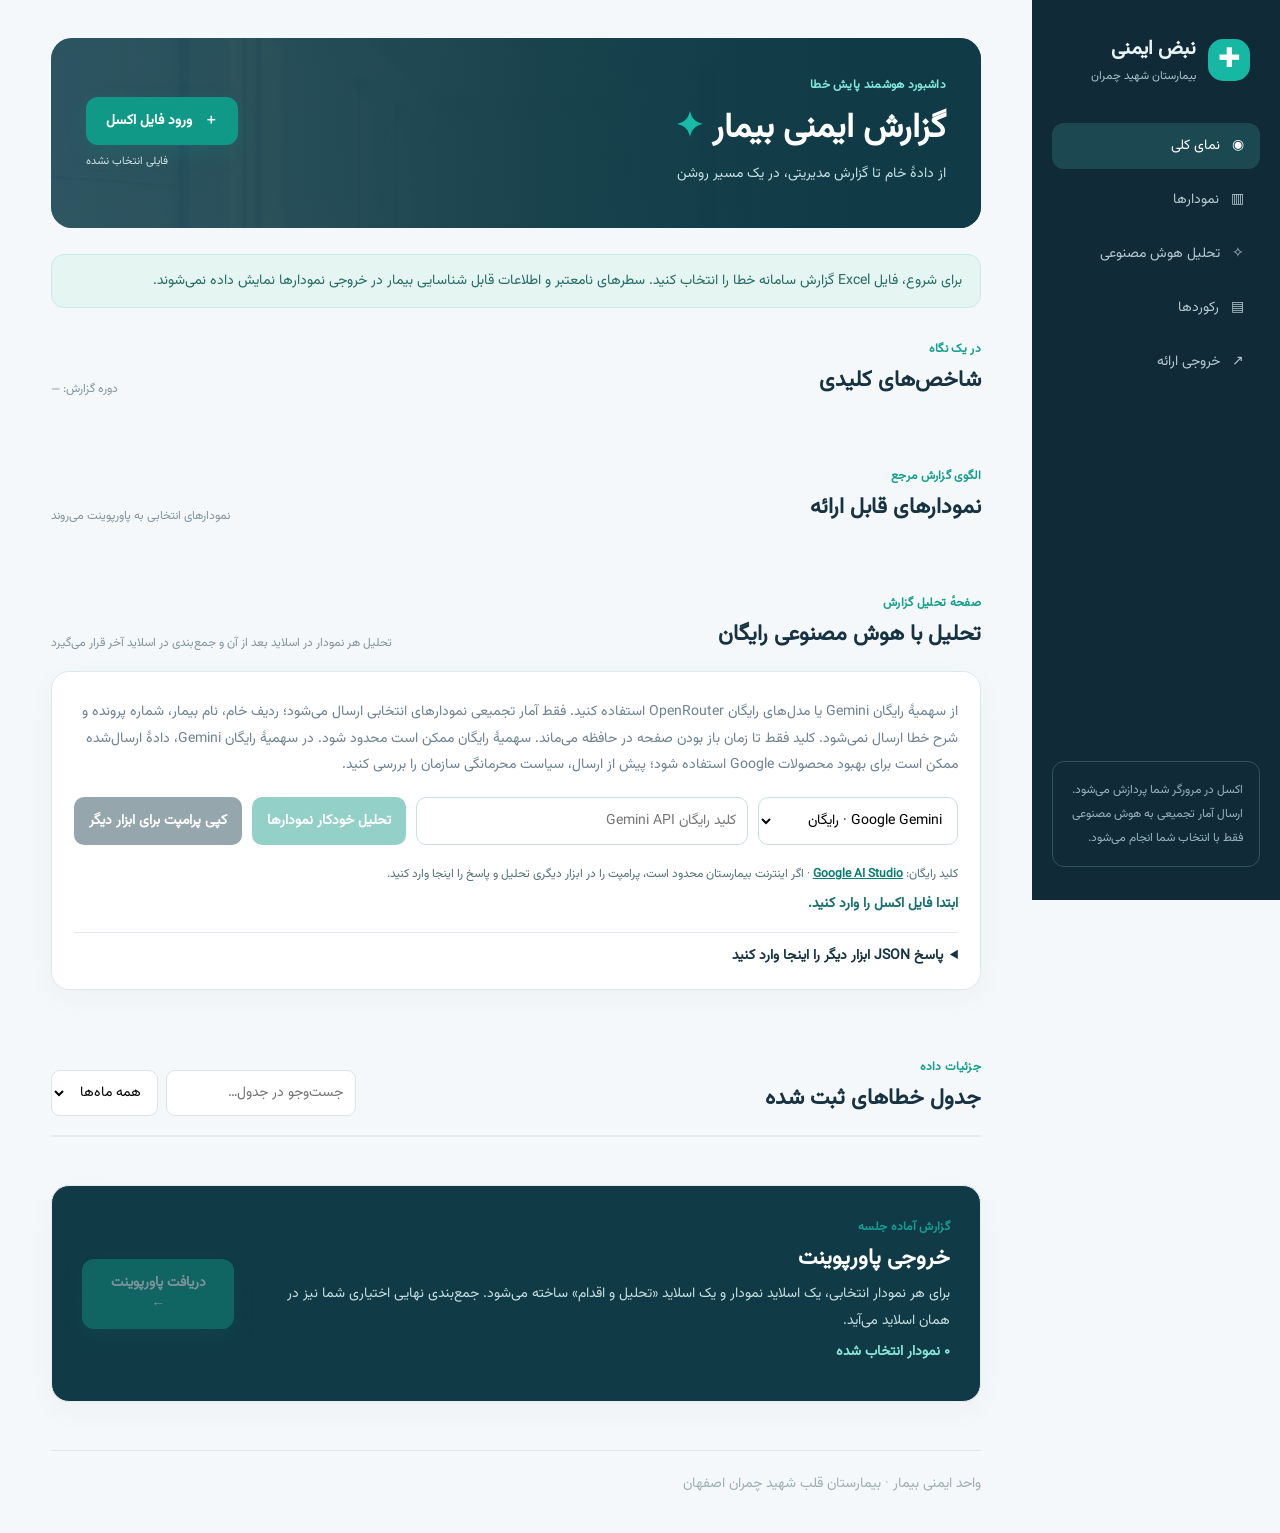
==== commit 14673ac8: "Add free AI analysis providers and chart label improvements" ====
--- a/standalone.html
+++ b/standalone.html
@@ -1,12 +1,15 @@
 <!doctype html><html lang="fa" dir="rtl"><head><meta charset="utf-8"><meta name="viewport" content="width=device-width,initial-scale=1"><title>پایش ایمنی بیمار | شهید چمران</title><style>@font-face{font-family:Vazirmatn;src:url('[data-uri]') format('woff2');font-display:swap}*{box-sizing:border-box}body{margin:0;background:#f5f8fa;color:#173342;font-family:Vazirmatn,Tahoma,sans-serif;font-size:14px}button,input,select,textarea{font:inherit}button{cursor:pointer}.sidebar{width:248px;position:fixed;right:0;top:0;bottom:0;background:#102a38;color:#eaf4f5;padding:33px 20px;display:flex;flex-direction:column;z-index:3}.brand{display:flex;gap:12px;align-items:center;padding:0 10px 36px}.brand b{display:block;font-size:20px}.brand small{color:#a9c4c8}.mark{display:grid;place-items:center;background:#16b8a3;color:white;border-radius:15px;width:42px;height:42px;font-size:27px}.sidebar nav{display:grid;gap:8px}.sidebar nav a{color:#b5c9ce;text-decoration:none;padding:12px 16px;border-radius:12px}.sidebar nav a:hover,.sidebar nav a.active{background:#1b4851;color:white}.sidebar-note{margin-top:auto;color:#95b4bc;font-size:12px;line-height:2;padding:16px;border:1px solid #2f5360;border-radius:12px}main{margin-right:248px;padding:38px min(4vw,64px);max-width:1800px}header{display:flex;justify-content:space-between;align-items:center;gap:24px;margin-bottom:26px}h1{font-size:34px;margin:6px 0}h2{font-size:22px;margin:3px 0 0}p{color:#6d8290;line-height:1.9;margin:5px 0}.eyebrow{color:#159e8e;font-size:12px;font-weight:800;letter-spacing:.3px}.pulse{color:#17bba7}.header-actions{text-align:left}.upload,#exportBtn{border:0;color:white;background:#119987;border-radius:12px;display:inline-block;padding:13px 20px;font-weight:800;box-shadow:0 8px 20px #159f8f28}.upload input{display:none}.upload:hover,#exportBtn:hover:not(:disabled){background:#087c70}.file-name{display:block;color:#728693;font-size:11px;margin-top:8px;max-width:260px;overflow:hidden;text-overflow:ellipsis;white-space:nowrap}.notice{background:#e5f5f2;border:1px solid #c6ebe4;padding:15px 18px;border-radius:13px;color:#256b66;margin-bottom:30px}.notice.error{background:#fff0ed;border-color:#ffd3c7;color:#aa513d}section{margin:30px 0 48px;scroll-margin-top:24px}.section-head{display:flex;justify-content:space-between;align-items:end;gap:18px;margin-bottom:19px}.period,.hint{color:#8094a0;font-size:12px}.kpis{display:grid;grid-template-columns:repeat(4,minmax(0,1fr));gap:15px}.kpi,.card,.table-wrap,.export-box{background:#fff;border:1px solid #e4ecf0;border-radius:18px;box-shadow:0 9px 30px #183c5009}.kpi{padding:22px;min-height:135px}.kpi .icon{color:#0e9f8e;background:#e7f7f4;width:33px;height:33px;border-radius:10px;display:grid;place-items:center}.kpi strong{font-size:28px;display:block;margin-top:13px}.kpi small{color:#708691}.chart-grid{display:grid;grid-template-columns:repeat(2,minmax(0,1fr));gap:18px}.card{padding:23px;min-width:0}.card-top{display:flex;justify-content:space-between;gap:12px;align-items:flex-start}.card h3{margin:0;font-size:16px}.card p{font-size:12px;margin:6px 0 8px}.pick{white-space:nowrap;font-size:12px;color:#52737a;background:#edf6f6;padding:7px 10px;border-radius:9px}.pick input{accent-color:#119987;margin-left:5px}.chart{height:245px;display:flex;align-items:center;justify-content:center;margin:12px 0}.chart svg{width:100%;height:100%;overflow:visible;direction:ltr}.chart text{font-family:Vazirmatn,Tahoma,sans-serif;fill:#597380;font-size:10px;font-weight:800}.card details{border-top:1px solid #edf1f3;padding-top:14px;font-size:12px;color:#60808c}.card details summary{cursor:pointer;color:#087f75;font-weight:700}.card textarea{width:100%;min-height:95px;resize:vertical;border:1px solid #dbe8e9;border-radius:9px;padding:9px;margin-top:10px;direction:rtl}.copy{border:0;background:#e6f4f1;color:#117e73;border-radius:8px;padding:8px 12px;margin-top:8px}.filters{display:flex;gap:8px}.filters input,.filters select{border:1px solid #dae6e9;background:white;padding:10px 12px;border-radius:9px;outline-color:#16a99b;max-width:190px}.table-wrap{overflow:auto;max-height:540px}table{width:100%;border-collapse:collapse;white-space:nowrap;text-align:right}th{position:sticky;top:0;background:#e9f4f3;color:#40606b;font-size:12px;z-index:1}td,th{padding:12px 16px;border-bottom:1px solid #ebf0f2;max-width:320px;overflow:hidden;text-overflow:ellipsis}tr:hover td{background:#f7fbfb}.table-count{color:#81949b;margin:12px}.export-box{display:flex;align-items:center;justify-content:space-between;gap:20px;padding:30px;background:#103b46;color:white}.export-box h2{color:white}.export-box p{color:#c6dee1;max-width:700px}.selected-count{font-weight:700;color:#89e6d8!important}.export-box button:disabled{opacity:.45;cursor:not-allowed}footer{color:#9bafb6;border-top:1px solid #dfe9ec;padding-top:22px} @media(max-width:1100px){.kpis{grid-template-columns:repeat(2,1fr)}.chart-grid{grid-template-columns:1fr}}@media(max-width:730px){.sidebar{position:static;width:auto;padding:13px}.brand{padding:0}.sidebar nav{display:flex;overflow:auto;margin-top:10px}.sidebar-note{display:none}main{margin:0;padding:18px}header,.section-head,.export-box{align-items:stretch;flex-direction:column}.header-actions{text-align:right}.kpis{gap:9px}.kpi{padding:16px}.filters{flex-wrap:wrap}}
 .analysis-panel{background:#f2f8f7;border:1px solid #dbece9;border-radius:14px;padding:15px 18px;margin-top:14px}.analysis-heading{color:#0d8275;font-weight:900;margin-bottom:10px}.analysis-panel p{font-size:12px;line-height:1.8;margin:8px 0;color:#405e68}.analysis-panel p b{display:block;color:#173f48;font-size:12px}.note-label{display:block;margin-top:15px;font-weight:800;color:#193d48}.note-label span{color:#81969c;font-weight:400;font-size:11px}.analysis-panel textarea{width:100%;margin-top:7px;border:1px solid #cddfdf;border-radius:9px;min-height:70px;padding:10px;resize:vertical;direction:rtl;outline-color:#119987}
 header{position:relative;isolation:isolate;overflow:hidden;background:#103b46;border-radius:21px;padding:29px 35px;min-height:190px;color:white}header .header-photo{position:absolute;inset:0;background:url('[data-uri]') center 42%/cover;opacity:.26;z-index:-2}header:after{content:'';position:absolute;inset:0;background:linear-gradient(270deg,#103b46 13%,#103b46dc 46%,#103b4655 100%);z-index:-1}header .header-content{max-width:580px}header h1{color:white}header p{color:#c6e0e3}header .eyebrow{color:#82e7d9}header .header-actions{position:relative}header .file-name{color:#d2e4e6}.chart-icon{display:inline-flex;vertical-align:middle;align-items:center;justify-content:center;width:31px;height:31px;margin-left:8px;color:#108e81;background:#e4f6f2;border-radius:9px}.chart-icon svg{width:19px;height:19px;fill:none;stroke:currentColor;stroke-width:2;stroke-linecap:round;stroke-linejoin:round}.invalid-date td{background:#fff2e6;color:#704b2c}.invalid-date:hover td{background:#ffe9d4}@media(max-width:730px){header{padding:24px;min-height:210px}}
+.ai-box{background:#fff;border:1px solid #dce9eb;border-radius:18px;padding:22px;box-shadow:0 9px 30px #183c5009}.ai-controls{display:flex;gap:10px;flex-wrap:wrap;margin:18px 0}.ai-controls input,.ai-box textarea,.ai-result textarea{border:1px solid #ccdee2;border-radius:10px;padding:11px;outline-color:#119987;background:#fff}.ai-controls #aiKey{flex:2;min-width:230px}.ai-controls #aiModel{width:145px;direction:ltr}.ai-controls button,.ai-box button{border:0;border-radius:10px;padding:11px 15px;background:#119987;color:white;font-weight:800}.ai-controls button:disabled,.ai-box button:disabled{opacity:.45;cursor:not-allowed}.ai-controls #aiCopy{background:#163c4a}.ai-status{font-weight:700;color:#176f70}.ai-box details{margin-top:15px;border-top:1px solid #e1ebed;padding-top:12px}.ai-box summary{cursor:pointer;font-weight:800}.ai-box textarea{display:block;width:100%;height:145px;margin:12px 0;direction:ltr;text-align:left}.ai-results{display:grid;grid-template-columns:repeat(2,minmax(0,1fr));gap:14px;margin-top:18px}.ai-results>h3{grid-column:1/-1}.ai-result{background:#fff;border:1px solid #dce9eb;border-radius:15px;padding:17px}.ai-result h4{margin:0 0 10px;color:#103b46}.ai-result label{display:block;color:#47646e;font-weight:800;margin:8px 0}.ai-result textarea{display:block;width:100%;height:70px;resize:vertical;direction:rtl;font-weight:400;margin-top:5px}.ai-conclusion{grid-column:1/-1}.ai-conclusion textarea{height:145px}@media(max-width:900px){.ai-results{grid-template-columns:1fr}.ai-conclusion{grid-column:auto}}
+.ai-controls select{border:1px solid #ccdee2;border-radius:10px;padding:11px;background:white;min-width:200px}.ai-help{font-size:12px;color:#53727c}.ai-help a{color:#087c70;font-weight:800}
 </style></head><body>
-<aside class="sidebar"><div class="brand"><span class="mark">✚</span><div><b>نبض ایمنی</b><small>بیمارستان شهید چمران</small></div></div><nav><a href="#overview" class="active">◉ &nbsp; نمای کلی</a><a href="#charts">▥ &nbsp; نمودارها</a><a href="#records">▤ &nbsp; رکوردها</a><a href="#export">↗ &nbsp; خروجی ارائه</a></nav><div class="sidebar-note">داده‌ها در مرورگر شما پردازش می‌شوند و به سرور ارسال نمی‌شوند.</div></aside>
+<aside class="sidebar"><div class="brand"><span class="mark">✚</span><div><b>نبض ایمنی</b><small>بیمارستان شهید چمران</small></div></div><nav><a href="#overview" class="active">◉ &nbsp; نمای کلی</a><a href="#charts">▥ &nbsp; نمودارها</a><a href="#ai-analysis">✧ &nbsp; تحلیل هوش مصنوعی</a><a href="#records">▤ &nbsp; رکوردها</a><a href="#export">↗ &nbsp; خروجی ارائه</a></nav><div class="sidebar-note">اکسل در مرورگر شما پردازش می‌شود. ارسال آمار تجمیعی به هوش مصنوعی فقط با انتخاب شما انجام می‌شود.</div></aside>
 <main><header><div class="header-photo" aria-hidden="true"></div><div class="header-content"><span class="eyebrow">داشبورد هوشمند پایش خطا</span><h1>گزارش ایمنی بیمار <span class="pulse">✦</span></h1><p>از دادهٔ خام تا گزارش مدیریتی، در یک مسیر روشن</p></div><div class="header-actions"><label class="upload">＋ &nbsp; ورود فایل اکسل<input id="file" type="file" accept=".xlsx"></label><span id="fileName" class="file-name">فایلی انتخاب نشده</span></div></header>
 <div id="notice" class="notice">برای شروع، فایل Excel گزارش سامانه خطا را انتخاب کنید. سطرهای نامعتبر و اطلاعات قابل شناسایی بیمار در خروجی نمودارها نمایش داده نمی‌شوند.</div>
 <section id="overview"><div class="section-head"><div><span class="eyebrow">در یک نگاه</span><h2>شاخص‌های کلیدی</h2></div><span id="period" class="period">دوره گزارش: —</span></div><div id="kpis" class="kpis"></div></section>
 <section id="charts"><div class="section-head"><div><span class="eyebrow">الگوی گزارش مرجع</span><h2>نمودارهای قابل ارائه</h2></div><span class="hint">نمودارهای انتخابی به پاورپوینت می‌روند</span></div><div id="chartGrid" class="chart-grid"></div></section>
+<section id="ai-analysis"><div class="section-head"><div><span class="eyebrow">صفحهٔ تحلیل گزارش</span><h2>تحلیل با هوش مصنوعی رایگان</h2></div><span class="hint">تحلیل هر نمودار در اسلاید بعد از آن و جمع‌بندی در اسلاید آخر قرار می‌گیرد</span></div><div class="ai-box"><p>از سهمیهٔ رایگان Gemini یا مدل‌های رایگان OpenRouter استفاده کنید. فقط آمار تجمیعی نمودارهای انتخابی ارسال می‌شود؛ ردیف خام، نام بیمار، شماره پرونده و شرح خطا ارسال نمی‌شود. کلید فقط تا زمان باز بودن صفحه در حافظه می‌ماند. سهمیهٔ رایگان ممکن است محدود شود. در سهمیهٔ رایگان Gemini، دادهٔ ارسال‌شده ممکن است برای بهبود محصولات Google استفاده شود؛ پیش از ارسال، سیاست محرمانگی سازمان را بررسی کنید.</p><div class="ai-controls"><select id="aiProvider" aria-label="سرویس هوش مصنوعی"><option value="gemini">Google Gemini · رایگان</option><option value="openrouter">OpenRouter · مدل‌های رایگان</option></select><input id="aiKey" type="password" autocomplete="off" placeholder="کلید رایگان Gemini API"><button id="aiRun" disabled>تحلیل خودکار نمودارها</button><button id="aiCopy" disabled>کپی پرامپت برای ابزار دیگر</button></div><p class="ai-help">کلید رایگان: <a id="aiKeyLink" href="https://aistudio.google.com/api-keys" target="_blank" rel="noopener noreferrer">Google AI Studio</a> · اگر اینترنت بیمارستان محدود است، پرامپت را در ابزار دیگری تحلیل و پاسخ را اینجا وارد کنید.</p><p id="aiStatus" class="ai-status">ابتدا فایل اکسل را وارد کنید.</p><details><summary>پاسخ JSON ابزار دیگر را اینجا وارد کنید</summary><textarea id="aiPaste" placeholder="پاسخ JSON شامل charts و conclusion را اینجا جای‌گذاری کنید"></textarea><button id="aiApply" disabled>اعمال تحلیل</button></details></div><div id="aiResults" class="ai-results"></div></section>
 <section id="records"><div class="section-head"><div><span class="eyebrow">جزئیات داده</span><h2>جدول خطاهای ثبت شده</h2></div><div class="filters"><input id="search" placeholder="جست‌وجو در جدول…"><select id="monthFilter"><option value="">همه ماه‌ها</option></select></div></div><div class="table-wrap"><table><thead id="tableHead"></thead><tbody id="tableBody"></tbody></table></div><div id="tableCount" class="table-count"></div></section>
 <section id="export"><div class="export-box"><div><span class="eyebrow">گزارش آماده جلسه</span><h2>خروجی پاورپوینت</h2><p>برای هر نمودار انتخابی، یک اسلاید نمودار و یک اسلاید «تحلیل و اقدام» ساخته می‌شود. جمع‌بندی نهایی اختیاری شما نیز در همان اسلاید می‌آید.</p><p id="selectedCount" class="selected-count">۰ نمودار انتخاب شده</p></div><button id="exportBtn" disabled>دریافت پاورپوینت ←</button></div></section><footer>واحد ایمنی بیمار · بیمارستان قلب شهید چمران اصفهان</footer></main>
 <script>/*!
@@ -158,14 +161,17 @@
 function overview(pptx,state,assets){const s=base(pptx,'خلاصه داده');photo(s,assets['patient-safety-dashboard'],.12,.12,3.75,6.93);s.addShape(pptx.ShapeType.rect,{x:3.88,y:.12,w:.11,h:6.93,line:{color:P.teal},fill:{color:P.teal}});addText(s,'دادهٔ ورودی، پیش از تفسیر',{x:4.3,y:.67,w:8.3,h:.65},{fontSize:25,bold:true,color:P.navy});const stats=[[state.rows.length,'همه گزارش‌ها'],[state.trendRows.length,'دارای تاریخ در سال غالب'],[state.errors,'بدون تاریخ معتبر'],[state.outside,'تاریخ مربوط به سال دیگر']];stats.forEach(([v,l],i)=>{let x=4.32+i%2*4.12,y=1.75+Math.floor(i/2)*1.7;s.addShape(pptx.ShapeType.line,{x,y:y+1.18,w:3.7,h:0,line:{color:P.rule,width:1}});addText(s,v,{x,y,w:3.7,h:.72},{fontSize:34,bold:true,color:i>1?P.gold:P.teal});addText(s,l,{x,y:y+.75,w:3.7,h:.35},{fontSize:12,bold:true,color:P.gray})});addText(s,'همه رکوردها در نمودارهای دسته‌ای شمرده می‌شوند. نمودار روند فقط تاریخ‌های معتبر سال غالب را نشان می‌دهد.',{x:4.3,y:5.5,w:8.15,h:.78},{fontSize:12,color:P.ink});return s}
 function chartSeries(c){if(c.type==='cross'){const labels=c.data.map(d=>shortLabel(d[0]));return (c.series||[]).map((shift,i)=>({name:shift,labels,values:c.data.map(d=>Number(d[i+1])||0)}))}return [{name:'تعداد گزارش',labels:c.data.map(d=>shortLabel(d[0])),values:c.data.map(d=>Number(d[1])||0)}]}
 function chartSlide(pptx,c,state){const s=base(pptx,'نمودار');title(s,pptx,c.title,c.id,c.subtitle);const series=chartSeries(c);const kind=c.type==='line'?pptx.ChartType.line:c.type==='donut'?pptx.ChartType.pie:pptx.ChartType.bar;
- const bars=c.type==='bar'||c.type==='cross';const options={x:1.03,y:1.85,w:11.15,h:4.62,chartColors:[P.teal,P.blue,P.gold,'9B79B8','D8756F'],showTitle:false,showLegend:c.type==='cross'||c.type==='donut',legendPos:'b',legendFontFace:font,legendFontSize:10,showValue:c.type!=='cross',dataLabelFontFace:font,dataLabelFontBold:true,dataLabelFontSize:11,dataLabelColor:P.ink,dataLabelPosition:bars?'outEnd':'bestFit',showMarker:c.type==='line',showLine:true,showBorder:false,catAxisLabelFontFace:font,catAxisLabelFontBold:true,catAxisLabelFontSize:bars?10:11,catAxisLabelColor:P.ink,valAxisLabelFontFace:font,valAxisLabelFontBold:true,valAxisLabelFontSize:10,valAxisMinVal:0,valGridLine:{color:P.rule,width:.6},showShadow:false,barDir:'bar',barGrouping:c.type==='cross'?'stacked':'clustered',showHoleSize:55,layout:{x:.10,y:.08,w:.82,h:.8}};
+ const bars=c.type==='bar'||c.type==='cross';const options={x:1.03,y:1.85,w:11.15,h:c.id==='errorKind'?3.45:4.62,chartColors:[P.teal,P.blue,P.gold,'9B79B8','D8756F'],showTitle:false,showLegend:c.type==='cross'||(c.type==='donut'&&c.id!=='severity'),legendPos:'b',legendFontFace:font,legendFontSize:10,showValue:c.type!=='cross',showCatName:c.id==='severity',dataLabelFontFace:font,dataLabelFontBold:true,dataLabelFontSize:11,dataLabelColor:P.ink,dataLabelPosition:bars?'outEnd':'bestFit',showMarker:c.type==='line',showLine:true,showBorder:false,catAxisLabelFontFace:font,catAxisLabelFontBold:true,catAxisLabelFontSize:bars?10:11,catAxisLabelColor:P.ink,valAxisLabelFontFace:font,valAxisLabelFontBold:true,valAxisLabelFontSize:10,valAxisMinVal:0,valGridLine:{color:P.rule,width:.6},showShadow:false,barDir:'bar',barGrouping:c.type==='cross'?'stacked':'clustered',showHoleSize:55,layout:{x:.10,y:.08,w:.82,h:.8}};
+ if(c.id==='severity'){options.x=1.1;options.y=1.95;options.w=6.5;options.h=4.2;options.showCatName=false;options.showLegend=false}
  s.addChart(kind,series,options);
+ if(c.id==='severity')c.data.forEach(([label,value],i)=>{const y=2.02+i*.78;s.addShape(pptx.ShapeType.ellipse,{x:11.35,y:y+.11,w:.16,h:.16,line:{color:options.chartColors[i%5]},fill:{color:options.chartColors[i%5]}});addText(s,`${label}   ${value}`,{x:7.5,y,w:3.6,h:.43},{fontSize:14,bold:true})});
+ if(c.id==='errorKind')c.data.forEach(([label,value],i)=>{const col=i<5?0:1,row=i%5,x=col?1.05:6.7,y=5.23+row*.27;addText(s,`${shortLabel(label)}: ${value}`,{x,y,w:5.3,h:.25},{fontSize:10,bold:true,color:P.gray})});
  const coverage=c.id==='trend'?`${state.trendRows.length} رکورد با تاریخ معتبر در سال غالب؛ ${state.rows.length-state.trendRows.length} رکورد خارج از این نمودار زمانی.`:c.id==='cross'?'این نمودار پنج واحد پرتکرار گزارش‌دهنده را در همه شیفت‌ها نشان می‌دهد.':`مبنای محاسبه: ${state.rows.length} گزارش ثبت شده؛ «ثبت نشده» در گروه‌بندی حفظ شده است.`;
  addText(s,coverage,{x:.9,y:6.62,w:11.5,h:.27},{fontSize:9,color:P.gray});return s}
-function analysisSlide(pptx,c,state,analysisFor){const s=base(pptx,'تحلیل و اقدام');title(s,pptx,'تحلیل | '+c.title,c.id,'مبنای تحلیل: گزارش‌های ثبت شده، بدون ادعای علت یا نرخ خطر');const a=analysisFor(c),sections=[['۱','یافتهٔ قابل اتکا',a.observation],['۲','پرسش پیش از نتیجه‌گیری',a.question],['۳','اقدام برای بررسی',a.action]];
+function analysisSlide(pptx,c,state,analysisFor){const s=base(pptx,'تحلیل و اقدام');title(s,pptx,'تحلیل | '+c.title,c.id,'مبنای تحلیل: گزارش‌های ثبت شده، بدون ادعای علت یا نرخ خطر');const a=state.ai?.charts?.[c.id]||analysisFor(c),sections=[['۱','یافتهٔ قابل اتکا',a.observation],['۲','پرسش پیش از نتیجه‌گیری',a.question],['۳','اقدام برای بررسی',a.action]];
  sections.forEach(([num,label,body],i)=>{let y=1.93+i*1.32;addText(s,num,{x:.8,y,w:.55,h:.65},{fontSize:30,bold:true,color:P.teal,align:'center'});addText(s,label,{x:1.62,y:y+.02,w:10.75,h:.33},{fontSize:14,bold:true,color:P.navy});addText(s,body,{x:1.62,y:y+.44,w:10.75,h:.58},{fontSize:14,color:P.ink});s.addShape(pptx.ShapeType.line,{x:1.62,y:y+1.13,w:10.75,h:0,line:{color:P.rule,width:.7}})});
  if(c.note)addText(s,'تصمیم ثبت شده: '+c.note.slice(0,220),{x:1.62,y:6.02,w:10.75,h:.38},{fontSize:11,bold:true,color:P.navy});addText(s,a.caveat,{x:1.62,y:6.57,w:10.75,h:.3},{fontSize:9,color:P.gray});return s}
-function closing(pptx,state,assets){const s=pptx.addSlide();s.background={color:P.navy};photo(s,assets['clinical-review'],0,0,4.1,H);s.addShape(pptx.ShapeType.rect,{x:4.1,y:0,w:.13,h:H,line:{color:P.teal},fill:{color:P.teal}});addIcon(s,pptx,'shield',11.85,.85,.69,'#FFFFFF');addText(s,'از ثبت خطا تا تصمیم قابل پیگیری',{x:4.7,y:1.77,w:7.85,h:1.15},{fontSize:28,bold:true,color:P.white});addText(s,'۱. داده و پوشش هر نمودار را تأیید کنید.\n۲. موارد پرتکرار را با پرونده و حجم فعالیت بسنجید.\n۳. اقدام، مسئول و موعد بازبینی را در کمیته ثبت کنید.',{x:4.75,y:3.16,w:7.5,h:2.12},{fontSize:16,color:'D9EDEB',breakLine:false});addText(s,'واحد ایمنی بیمار | '+state.period,{x:4.7,y:6.83,w:7.8,h:.27},{fontSize:10,color:'AFD6D3'});return s}
+function closing(pptx,state,assets){const s=pptx.addSlide();s.background={color:P.navy};photo(s,assets['clinical-review'],0,0,4.1,H);s.addShape(pptx.ShapeType.rect,{x:4.1,y:0,w:.13,h:H,line:{color:P.teal},fill:{color:P.teal}});addIcon(s,pptx,'shield',11.85,.85,.69,'#FFFFFF');addText(s,'نتیجه‌گیری جامع گزارش',{x:4.7,y:1.45,w:7.85,h:.85},{fontSize:27,bold:true,color:P.white});const conclusion=state.ai?.conclusion||'۱. داده و پوشش هر نمودار را تأیید کنید.\n۲. موارد پرتکرار را با پرونده و حجم فعالیت بسنجید.\n۳. اقدام، مسئول و موعد بازبینی را در کمیته ثبت کنید.';addText(s,conclusion.slice(0,1250),{x:4.75,y:2.55,w:7.5,h:3.72},{fontSize:state.ai?.conclusion?13:16,color:'D9EDEB',valign:'top',breakLine:false});addText(s,'واحد ایمنی بیمار | '+state.period,{x:4.7,y:6.83,w:7.8,h:.27},{fontSize:10,color:'AFD6D3'});return s}
 window.makeSafetyPresentation=async function(state,analysisFor){const pptx=new PptxGenJS();pptx.layout='LAYOUT_WIDE';pptx.author='واحد ایمنی بیمار';pptx.subject='گزارش آماری خطاهای ثبت شده';pptx.title='گزارش ایمنی بیمار · '+state.period;pptx.lang='fa-IR';pptx.rtlMode=true;const assets=window.REPORT_ASSETS||{};cover(pptx,state,assets);overview(pptx,state,assets);for(const c of state.charts.filter(c=>c.selected)){chartSlide(pptx,c,state);analysisSlide(pptx,c,state,analysisFor)}closing(pptx,state,assets);await pptx.writeFile({fileName:`گزارش-ایمنی-بیمار-${state.period.replace(/[^\d\p{L}]+/gu,'-')}.pptx`})};
 })();
 </script><script>/* All parsing and reporting run locally in the browser. No row data is persisted. */
@@ -174,7 +180,7 @@
 const fields = ['ردیف','نام بیمارستان','نام بخش گزارش دهنده','بخش 2','شیفت وقوع خطا','نوع گزارش خطا','تاریخ وقوع خطا','نوع خطا','علت وقوع خطا','سن بیمار','عنوان خطا','نوع خطا2','سمت','تاریخ ثبت فرم'];
 const protectedFields = new Set(['نام و نام خانوادگی تکمیل کننده','شماره پرونده','شرح خطا','نام گزارش دهنده']);
 const escapeHtml = value => String(value ?? '').replace(/[&<>"']/g, c => ({'&':'&amp;','<':'&lt;','>':'&gt;','"':'&quot;',"'":'&#39;'}[c]));
-const state = { rows:[], trendRows:[], headers:[], charts:[], filename:'', period:'', errors:0, outside:0 };
+const state = { rows:[], trendRows:[], headers:[], charts:[], filename:'', period:'', errors:0, outside:0, ai:null };
 function clean(v){ return String(v ?? '').replace(/[\u200c\u200d]/g,' ').replace(/\s+/g,' ').trim(); }
 function dateParts(v){ const m=clean(v).replace(/[۰-۹]/g,d=>'۰۱۲۳۴۵۶۷۸۹'.indexOf(d)).match(/(1[34]\d{2})\D*(0?[1-9]|1[0-2])\D*(\d{1,2})/); return m&&Number(m[3])>=1&&Number(m[3])<=31?{year:m[1],month:Number(m[2]),day:Number(m[3])}:null; }
 function count(rows,field){ const m=new Map(); rows.forEach(r=>{const k=clean(r[field])||'ثبت نشده';m.set(k,(m.get(k)||0)+1)});return [...m].sort((a,b)=>b[1]-a[1]); }
@@ -232,10 +238,10 @@
  };
  return {observation,question:cases[c.id][0],action:cases[c.id][1],caveat:'این‌ها تعداد گزارش‌های ثبت شده‌اند؛ بدون مخرج مواجهه، از آن‌ها نرخ خطر یا علت قطعی نتیجه نمی‌شود.'};
 }
-function svgChart(chart){const data=chart.data;let max=Math.max(1,...data.map(d=>Math.max(...d.slice(1).map(Number))));let colors=['#119987','#4b8cda','#e5a858','#a684d8','#ec7773'];if(chart.type==='donut'){let sum=data.reduce((s,d)=>s+d[1],0)||1,cx=175,cy=118,r=75,start=0;let arcs=data.map(([k,v],i)=>{let len=v/sum*2*Math.PI,from=start;start+=len;let x1=cx+r*Math.cos(from),y1=cy+r*Math.sin(from),x2=cx+r*Math.cos(start),y2=cy+r*Math.sin(start),large=len>Math.PI?1:0;return len>=6.283?`<circle cx="${cx}" cy="${cy}" r="${r}" fill="none" stroke="${colors[i%colors.length]}" stroke-width="27"/>`:`<path d="M ${x1} ${y1} A ${r} ${r} 0 ${large} 1 ${x2} ${y2}" fill="none" stroke="${colors[i%colors.length]}" stroke-width="27"/>`}).join('');let legend=data.slice(0,5).map(([k,v],i)=>`<text x="${340}" y="${45+i*37}" text-anchor="start" direction="rtl" style="font-size:11px">● ${escapeHtml(k.slice(0,25))} · ${v}</text>`).join('');return `<svg viewBox="0 0 640 240">${arcs}<circle cx="175" cy="118" r="52" fill="white"/><text x="175" y="114" text-anchor="middle" style="font-size:20px;font-weight:bold">${sum}</text><text x="175" y="134" text-anchor="middle">ثبت</text>${legend}</svg>`}
+function svgChart(chart){const data=chart.data;let max=Math.max(1,...data.map(d=>Math.max(...d.slice(1).map(Number))));let colors=['#119987','#4b8cda','#e5a858','#a684d8','#ec7773'];if(chart.type==='donut'){let sum=data.reduce((v,d)=>v+d[1],0)||1,cx=155,cy=118,r=75,start=0;let arcs=data.map(([k,v],i)=>{let len=v/sum*2*Math.PI,from=start;start+=len;let x1=cx+r*Math.cos(from),y1=cy+r*Math.sin(from),x2=cx+r*Math.cos(start),y2=cy+r*Math.sin(start),large=len>Math.PI?1:0;return len>=6.283?`<circle cx="${cx}" cy="${cy}" r="${r}" fill="none" stroke="${colors[i%colors.length]}" stroke-width="27"/>`:`<path d="M ${x1} ${y1} A ${r} ${r} 0 ${large} 1 ${x2} ${y2}" fill="none" stroke="${colors[i%colors.length]}" stroke-width="27"/>`}).join('');let legend=data.map(([k,v],i)=>`<circle cx="350" cy="${43+i*34}" r="6" fill="${colors[i%colors.length]}"/><text x="367" y="${47+i*34}" text-anchor="start" direction="rtl" style="font-size:11px;font-weight:800">${escapeHtml(k)} · ${v}</text>`).join('');return `<svg viewBox="0 0 640 250">${arcs}<circle cx="155" cy="118" r="52" fill="white"/><text x="155" y="114" text-anchor="middle" style="font-size:20px;font-weight:bold">${sum}</text><text x="155" y="134" text-anchor="middle">ثبت</text>${legend}</svg>`}
  if(chart.type==='cross'){let rowH=36,maxTotal=Math.max(1,...data.map(d=>d.slice(1).reduce((a,b)=>a+b,0)));let items=data.map((d,i)=>{let y=25+i*rowH,x=210;let segments=d.slice(1).map((v,j)=>{let width=v/maxTotal*360,segment=`<rect x="${x}" y="${y-14}" width="${width}" height="20" fill="${colors[j%colors.length]}"/><text x="${x+width/2}" y="${y+1}" text-anchor="middle" fill="#173342">${width>22?v:''}</text>`;x+=width;return segment}).join('');return `<text x="12" y="${y}" text-anchor="start" style="font-weight:800"><title>${escapeHtml(d[0])}</title>${escapeHtml(d[0].slice(0,20))}</text>${segments}`}).join('');let legend=(chart.series||[]).map((v,i)=>`<rect x="${20+i*140}" y="218" width="11" height="11" fill="${colors[i%colors.length]}"/><text x="${35+i*140}" y="228">${escapeHtml(v)}</text>`).join('');return `<svg viewBox="0 0 640 245">${items}${legend}</svg>`}
  if(chart.type==='line'){let coords=data.map((d,i)=>[40+i*(560/Math.max(data.length-1,1)),205-d[1]/max*165]);let line=coords.map(([x,y])=>`${x},${y}`).join(' ');return `<svg viewBox="0 0 640 250"><line x1="30" y1="205" x2="620" y2="205" stroke="#dce8ea"/><polyline points="${line}" fill="none" stroke="#119987" stroke-width="4" stroke-linecap="round" stroke-linejoin="round"/>${coords.map(([x,y],i)=>`<circle cx="${x}" cy="${y}" r="5" fill="#119987"/><text x="${x}" y="${y-12}" text-anchor="middle">${data[i][1]}</text><text x="${x}" y="228" text-anchor="middle">${escapeHtml(data[i][0].slice(0,16))}</text>`).join('')}</svg>`}
- let n=data.length,rowH=Math.min(36,210/Math.max(n,1));return `<svg viewBox="0 0 640 245">${data.map(([k,v],i)=>{let y=12+i*rowH,w=v/max*280;return `<text x="12" y="${y+rowH*.68}" text-anchor="start" style="font-weight:800"><title>${escapeHtml(k)}</title>${escapeHtml(String(k).slice(0,26))}</text><rect x="290" y="${y+3}" width="${w}" height="${Math.max(8,rowH-8)}" rx="5" fill="${colors[i%colors.length]}"/><text x="${296+w}" y="${y+rowH*.68}">${v}</text>`}).join('')}</svg>`;}
+ let n=data.length,rowH=Math.min(36,210/Math.max(n,1));return `<svg viewBox="0 0 640 ${chart.id==='errorKind'?285:245}">${data.map(([k,v],i)=>{let y=12+i*rowH,w=v/max*280;return `<text x="12" y="${y+rowH*.68}" text-anchor="start" style="font-weight:800"><title>${escapeHtml(k)}</title>${escapeHtml(String(k).slice(0,26))}</text><rect x="290" y="${y+3}" width="${w}" height="${Math.max(8,rowH-8)}" rx="5" fill="${colors[i%colors.length]}"/><text x="${296+w}" y="${y+rowH*.68}">${v}</text>`}).join('')}${chart.id==='errorKind'?`<text x="320" y="265" text-anchor="middle" style="font-size:11px;font-weight:800">برچسب داده: تعداد گزارش برای هر نوع خطا</text>`:''}</svg>`;}
 function render(){let rows=state.rows;let topShift=count(rows,'شیفت وقوع خطا')[0], peak=state.charts.find(c=>c.id==='trend').data.slice().sort((a,b)=>b[1]-a[1])[0];$('period').textContent='سال روند: '+state.period;
  $('kpis').innerHTML=[['◈',rows.length,'کل خطاهای ثبت شده'],['◷',peak?peak[1]:'—',`بیشترین ثبت ماهانه · ${peak?.[0]||'—'}`],['☀',topShift?.[1]??'—',`شیفت پرتکرار · ${topShift?.[0]||'—'}`],['✚',new Set(rows.map(r=>clean(r['بخش 2'])).filter(Boolean)).size,'بخش دارای ثبت خطا']].map(([icon,n,label])=>`<div class="kpi"><div class="icon">${icon}</div><strong>${n}</strong><small>${escapeHtml(label)}</small></div>`).join('');
  $('chartGrid').innerHTML=state.charts.map((c,i)=>{const a=analysisFor(c);return `<article class="card"><div class="card-top"><div><span class="eyebrow">نمودار ${String(i+1).padStart(2,'0')}</span><h3><span class="chart-icon">${window.chartIcon(c.id)}</span>${escapeHtml(c.title)}</h3><p>${escapeHtml(c.subtitle)}</p></div><label class="pick"><input type="checkbox" data-chart="${c.id}" ${c.selected?'checked':''}> انتخاب</label></div><div class="chart">${svgChart(c)}</div><div class="analysis-panel"><div class="analysis-heading">تحلیل آمادهٔ بررسی</div><p><b>آنچه داده نشان می‌دهد</b>${escapeHtml(a.observation)}</p><p><b>پرسش برای بررسی</b>${escapeHtml(a.question)}</p><p><b>گام پیشنهادی</b>${escapeHtml(a.action)}</p><label class="note-label" for="note-${c.id}">جمع‌بندی یا تصمیم نهایی شما <span>اختیاری</span></label><textarea id="note-${c.id}" data-note="${c.id}" placeholder="پس از بررسی پرونده‌ها، تصمیم، مسئول و زمان پیگیری را بنویسید.">${escapeHtml(c.note)}</textarea></div></article>`}).join('');
@@ -243,8 +249,24 @@
 function renderTable(){let search=clean($('search').value).toLowerCase(),month=$('monthFilter').value;let data=state.rows.filter(r=>(!month||clean(r['تاریخ وقوع خطا']).startsWith(month))&&(!search||fields.some(f=>!protectedFields.has(f)&&clean(r[f]).toLowerCase().includes(search))));$('tableBody').innerHTML=data.slice(0,500).map(r=>`<tr${dateParts(r['تاریخ وقوع خطا'])?'':' class="invalid-date"'}>`+fields.filter(f=>state.headers.includes(f)&&!protectedFields.has(f)).map(f=>`<td title="${escapeHtml(r[f])}">${escapeHtml(r[f])}</td>`).join('')+'</tr>').join('');$('tableCount').textContent=`${data.length} رکورد${data.length>500?' · ۵۰۰ ردیف نخست نمایش داده شده‌اند':''}`;}
 function selected(){let n=state.charts.filter(c=>c.selected).length;$('selectedCount').textContent=`${n} نمودار انتخاب شده`;$('exportBtn').disabled=!n}
 async function makePpt(){ return window.makeSafetyPresentation(state,analysisFor); }
-$('file').addEventListener('change',async e=>{let f=e.target.files?.[0];if(!f)return;$('fileName').textContent=f.name;$('notice').className='notice';$('notice').textContent='در حال خواندن فایل اکسل…';await new Promise(requestAnimationFrame);try{if(typeof JSZip==='undefined')throw Error('ابزار خواندن اکسل بارگذاری نشده است. فایل standalone.html را باز کنید یا کل پوشهٔ پروژه را یکجا نگه دارید.');let result=await parseWorkbook(await f.arrayBuffer());state.rows=result.rows;state.headers=result.headers;state.errors=result.invalid;state.filename=f.name;const valid=result.rows.map(r=>dateParts(r['تاریخ وقوع خطا'])).filter(Boolean),years=new Map();valid.forEach(d=>years.set(d.year,(years.get(d.year)||0)+1));const dominantYear=[...years].sort((a,b)=>b[1]-a[1])[0]?.[0];state.trendRows=result.rows.filter(r=>dateParts(r['تاریخ وقوع خطا'])?.year===dominantYear);state.outside=valid.length-state.trendRows.length;state.period=titleForPeriod(state.trendRows);state.charts=chartDefinitions(state.rows,state.trendRows);$('fileName').textContent=f.name;$('notice').className='notice';$('notice').textContent=`${result.rows.length} رکورد از «${f.name}» خوانده شد و همه در جدول و نمودارهای دسته‌ای شمرده می‌شوند. نمودار روند: ${state.trendRows.length} تاریخ در سال ${dominantYear}.${result.invalid?` ${result.invalid} تاریخ نامعتبر/خالی با رنگ مشخص در جدول باقی است.`:''}${state.outside?` ${state.outside} تاریخ از سال دیگر فقط از روند این سال کنار گذاشته شد.`:''} داده‌ها فقط در این مرورگر پردازش می‌شوند.`;render()}catch(err){$('notice').className='notice error';$('notice').textContent='خطا در خواندن اکسل: '+(err?.message||String(err));console.error('Excel import failed',err)}});
+$('file').addEventListener('change',async e=>{let f=e.target.files?.[0];if(!f)return;$('fileName').textContent=f.name;$('notice').className='notice';$('notice').textContent='در حال خواندن فایل اکسل…';await new Promise(requestAnimationFrame);try{if(typeof JSZip==='undefined')throw Error('ابزار خواندن اکسل بارگذاری نشده است. فایل standalone.html را باز کنید یا کل پوشهٔ پروژه را یکجا نگه دارید.');let result=await parseWorkbook(await f.arrayBuffer());state.rows=result.rows;state.ai=null;state.headers=result.headers;state.errors=result.invalid;state.filename=f.name;const valid=result.rows.map(r=>dateParts(r['تاریخ وقوع خطا'])).filter(Boolean),years=new Map();valid.forEach(d=>years.set(d.year,(years.get(d.year)||0)+1));const dominantYear=[...years].sort((a,b)=>b[1]-a[1])[0]?.[0];state.trendRows=result.rows.filter(r=>dateParts(r['تاریخ وقوع خطا'])?.year===dominantYear);state.outside=valid.length-state.trendRows.length;state.period=titleForPeriod(state.trendRows);state.charts=chartDefinitions(state.rows,state.trendRows);$('fileName').textContent=f.name;$('notice').className='notice';$('notice').textContent=`${result.rows.length} رکورد از «${f.name}» خوانده شد و همه در جدول و نمودارهای دسته‌ای شمرده می‌شوند. نمودار روند: ${state.trendRows.length} تاریخ در سال ${dominantYear}.${result.invalid?` ${result.invalid} تاریخ نامعتبر/خالی با رنگ مشخص در جدول باقی است.`:''}${state.outside?` ${state.outside} تاریخ از سال دیگر فقط از روند این سال کنار گذاشته شد.`:''} داده‌ها فقط در این مرورگر پردازش می‌شوند.`;render();window.dispatchEvent(new Event('safety-data-loaded'))}catch(err){$('notice').className='notice error';$('notice').textContent='خطا در خواندن اکسل: '+(err?.message||String(err));console.error('Excel import failed',err)}});
 $('search').addEventListener('input',()=>state.rows.length&&renderTable());$('monthFilter').addEventListener('change',()=>state.rows.length&&renderTable());$('chartGrid').addEventListener('change',e=>{let id=e.target.dataset.chart;if(id){state.charts.find(c=>c.id===id).selected=e.target.checked;selected()}});$('chartGrid').addEventListener('input',e=>{let id=e.target.dataset.note;if(id)state.charts.find(c=>c.id===id).note=e.target.value});$('exportBtn').addEventListener('click',async()=>{let b=$('exportBtn');b.disabled=true;b.textContent='در حال ساخت…';try{await makePpt();b.textContent='دریافت پاورپوینت ←'}catch(e){$('notice').className='notice error';$('notice').textContent=e.message;b.textContent='تلاش دوباره'}finally{selected()}});
 
 window.addEventListener('error',e=>{if(!state.rows.length){$('notice').className='notice error';$('notice').textContent='اجرای برنامه متوقف شد: '+(e.message||'یکی از فایل‌های برنامه بارگذاری نشده است. از standalone.html استفاده کنید.')}});
+</script><script>/* Sends only chart aggregates after an explicit user action. Never persists API keys. */
+(function(){
+const q=id=>document.getElementById(id);
+function payload(){return {period:state.period,totalReports:state.rows.length,trendReports:state.trendRows.length,invalidDates:state.errors,otherYearDates:state.outside,charts:state.charts.filter(c=>c.selected).map(c=>({id:c.id,title:c.title,subtitle:c.subtitle,type:c.type,labels:c.type==='cross'?c.series:undefined,data:c.data}))}}
+function prompt(){return `شما تحلیلگر ایمنی بیمار هستید. بر اساس آمار تجمیعی زیر، فقط به زبان فارسی و فقط JSON معتبر بدون markdown برگردانید. برای هر id نمودار دقیقاً یک کلید در charts بسازید، شامل observation (حداکثر ۲۰۰ نویسه؛ فقط داده و مخرج درست)، question (حداکثر ۱۶۰ نویسه؛ پرسش برای بررسی)، action (حداکثر ۱۶۰ نویسه؛ اقدام اجرایی برای بررسی). در conclusion جمع‌بندی جامع حداکثر ۷۵۰ نویسه بنویسید؛ اولویت‌ها، کیفیت داده، و اقدام پیگیری را مشخص کنید. درصد، روند علّی، نرخ خطر، علت قطعی و مقایسهٔ ریسک را بدون مخرج معتبر ادعا نکنید. بخش ۲ را «بخش مرتبط» بخوانید، نه محل قطعی وقوع. علل ثبت شده برداشت گزارش‌دهنده‌اند. در نمودار cross فقط پنج واحد برتر هستند. دسته‌های نقص داده همپوشانی دارند. همهٔ رکوردها در نمودارهای دسته‌ای‌اند ولی روند فقط تاریخ معتبر سال غالب را دارد. در صورت تفاوت تعداد واقعی، اعداد دادهٔ زیر را مبنا قرار دهید. قالب پاسخ: {"charts":{"shift":{"observation":"...","question":"...","action":"..."}},"conclusion":"..."}. داده: ${JSON.stringify(payload())}`}
+function extractText(r,provider){if(provider==='gemini')return (r.candidates||[]).flatMap(x=>x.content?.parts||[]).map(x=>x.text||'').join('');return r.choices?.[0]?.message?.content||''}
+function parse(text){let value=JSON.parse(text.replace(/^```(?:json)?\s*/i,'').replace(/\s*```$/,''));if(!value||typeof value!=='object'||typeof value.charts!=='object'||typeof value.conclusion!=='string')throw Error('پاسخ باید JSON شامل charts و conclusion باشد.');const needed=state.charts.filter(c=>c.selected),charts={};for(const c of needed){const part=value.charts[c.id];if(!part||['observation','question','action'].some(k=>typeof part[k]!=='string'||!part[k].trim()))throw Error(`تحلیل نمودار «${c.title}» کامل نیست.`);charts[c.id]={observation:part.observation.slice(0,300),question:part.question.slice(0,250),action:part.action.slice(0,250),caveat:'این‌ها تعداد گزارش‌های ثبت شده‌اند؛ بدون مخرج مواجهه، از آن‌ها نرخ خطر یا علت قطعی نتیجه نمی‌شود.'}}return {charts,conclusion:value.conclusion.slice(0,1250)}}
+function render(){const box=q('aiResults');if(!state.ai){box.innerHTML='';return}box.innerHTML='<h3>پیش‌نمایش تحلیل قابل ویرایش</h3>'+state.charts.filter(c=>c.selected&&state.ai.charts[c.id]).map(c=>`<article class="ai-result"><h4>${escapeHtml(c.title)}</h4>${[['observation','یافته'],['question','پرسش'],['action','اقدام']].map(([k,l])=>`<label>${l}<textarea data-ai-chart="${c.id}" data-ai-field="${k}">${escapeHtml(state.ai.charts[c.id][k])}</textarea></label>`).join('')}</article>`).join('')+`<article class="ai-result ai-conclusion"><h4>نتیجه‌گیری اسلاید آخر</h4><textarea id="aiConclusion">${escapeHtml(state.ai.conclusion)}</textarea></article>`}
+function apply(text){state.ai=parse(text);render();q('aiStatus').textContent='تحلیل دریافت شد. متن‌ها را بازبینی و در صورت نیاز ویرایش کنید؛ خروجی پاورپوینت از همین متن استفاده می‌کند.'}
+window.addEventListener('safety-data-loaded',()=>{q('aiRun').disabled=false;q('aiCopy').disabled=false;q('aiApply').disabled=false;q('aiStatus').textContent='آمار تجمیعی آمادهٔ تحلیل است. نمودارهای دلخواه را انتخاب کنید.';render()});
+q('aiCopy').addEventListener('click',async()=>{try{await navigator.clipboard.writeText(prompt());q('aiStatus').textContent='پرامپت کپی شد. پاسخ JSON ابزار دیگر را در کادر همین صفحه وارد کنید.'}catch(e){q('aiStatus').textContent='کپی خودکار ممکن نشد. صفحه را از localhost یا HTTPS باز کنید.'}});
+q('aiApply').addEventListener('click',()=>{try{apply(q('aiPaste').value)}catch(e){q('aiStatus').textContent='خطای پاسخ: '+e.message}});
+q('aiProvider').addEventListener('change',()=>{const isGemini=q('aiProvider').value==='gemini';q('aiKey').value='';q('aiKey').placeholder=isGemini?'کلید رایگان Gemini API':'کلید OpenRouter API';q('aiKeyLink').href=isGemini?'https://aistudio.google.com/api-keys':'https://openrouter.ai/settings/keys';q('aiKeyLink').textContent=isGemini?'Google AI Studio':'OpenRouter';q('aiStatus').textContent='سرویس انتخاب شد. کلید همان سرویس را وارد کنید.'});
+q('aiRun').addEventListener('click',async()=>{const key=q('aiKey').value.trim();if(!key){q('aiStatus').textContent='برای ارسال مستقیم، کلید رایگان سرویس انتخابی را وارد کنید؛ یا پرامپت را کپی کنید.';return}const provider=q('aiProvider').value,button=q('aiRun');button.disabled=true;q('aiStatus').textContent='در حال تحلیل آمار تجمیعی…';try{const url=provider==='gemini'?'https://generativelanguage.googleapis.com/v1beta/models/gemini-2.5-flash-lite:generateContent':'https://openrouter.ai/api/v1/chat/completions';const headers=provider==='gemini'?{'Content-Type':'application/json','x-goog-api-key':key}:{'Content-Type':'application/json','Authorization':'Bearer '+key};const body=provider==='gemini'?{contents:[{parts:[{text:prompt()}]}],generationConfig:{responseMimeType:'application/json'}}:{model:'openrouter/free',messages:[{role:'user',content:prompt()}]};const response=await fetch(url,{method:'POST',headers,body:JSON.stringify(body)});const result=await response.json();if(!response.ok)throw Error(result.error?.message||`HTTP ${response.status}`);const reply=extractText(result,provider);if(!reply)throw Error('سرویس پاسخی برنگرداند.');apply(reply)}catch(e){q('aiStatus').textContent='تحلیل انجام نشد: '+e.message+' اگر سهمیه یا اتصال محدود است، از گزینهٔ کپی پرامپت استفاده کنید.'}finally{button.disabled=false}});
+q('aiResults').addEventListener('input',e=>{if(e.target.id==='aiConclusion'&&state.ai)state.ai.conclusion=e.target.value;else if(e.target.dataset.aiChart&&state.ai?.charts[e.target.dataset.aiChart])state.ai.charts[e.target.dataset.aiChart][e.target.dataset.aiField]=e.target.value});
+})();
 </script></body></html>
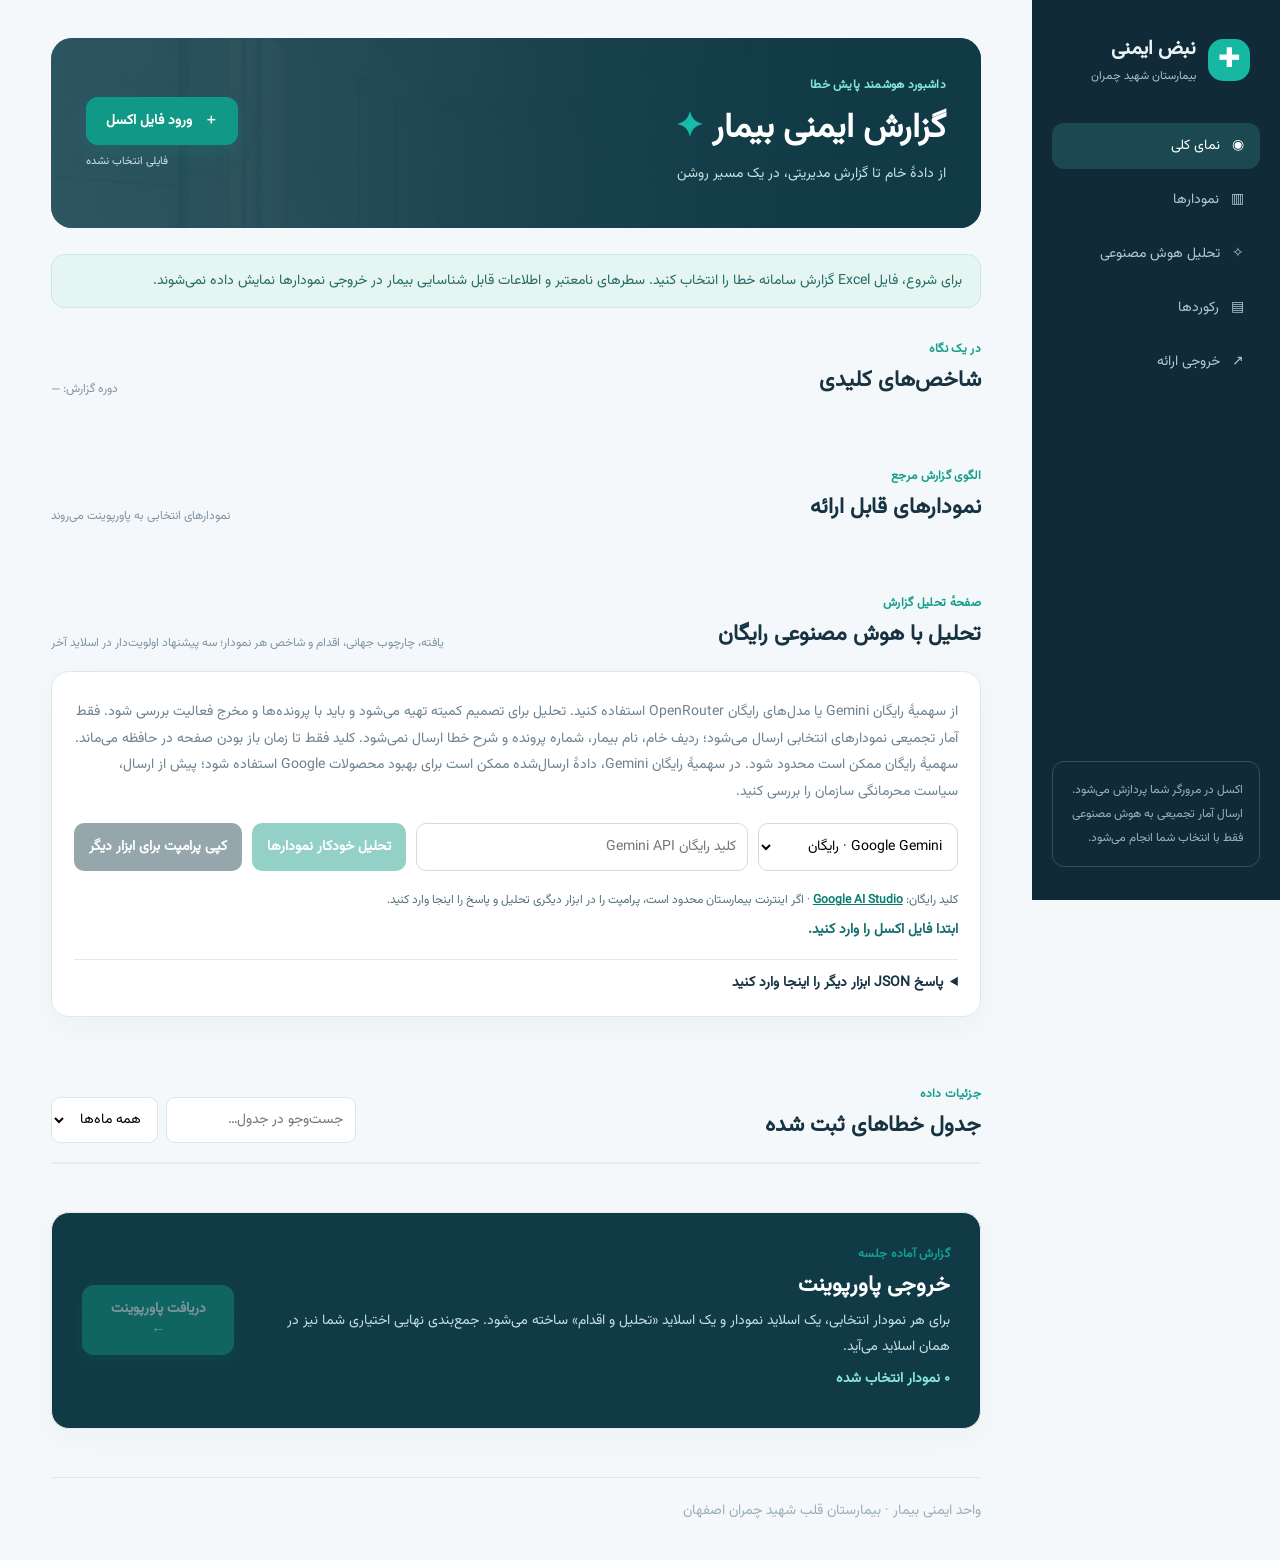
==== commit c2d9a0ed: "Add committee-grade chart interpretation and action recommendations" ====
--- a/standalone.html
+++ b/standalone.html
@@ -3,13 +3,14 @@
 header{position:relative;isolation:isolate;overflow:hidden;background:#103b46;border-radius:21px;padding:29px 35px;min-height:190px;color:white}header .header-photo{position:absolute;inset:0;background:url('[data-uri]') center 42%/cover;opacity:.26;z-index:-2}header:after{content:'';position:absolute;inset:0;background:linear-gradient(270deg,#103b46 13%,#103b46dc 46%,#103b4655 100%);z-index:-1}header .header-content{max-width:580px}header h1{color:white}header p{color:#c6e0e3}header .eyebrow{color:#82e7d9}header .header-actions{position:relative}header .file-name{color:#d2e4e6}.chart-icon{display:inline-flex;vertical-align:middle;align-items:center;justify-content:center;width:31px;height:31px;margin-left:8px;color:#108e81;background:#e4f6f2;border-radius:9px}.chart-icon svg{width:19px;height:19px;fill:none;stroke:currentColor;stroke-width:2;stroke-linecap:round;stroke-linejoin:round}.invalid-date td{background:#fff2e6;color:#704b2c}.invalid-date:hover td{background:#ffe9d4}@media(max-width:730px){header{padding:24px;min-height:210px}}
 .ai-box{background:#fff;border:1px solid #dce9eb;border-radius:18px;padding:22px;box-shadow:0 9px 30px #183c5009}.ai-controls{display:flex;gap:10px;flex-wrap:wrap;margin:18px 0}.ai-controls input,.ai-box textarea,.ai-result textarea{border:1px solid #ccdee2;border-radius:10px;padding:11px;outline-color:#119987;background:#fff}.ai-controls #aiKey{flex:2;min-width:230px}.ai-controls #aiModel{width:145px;direction:ltr}.ai-controls button,.ai-box button{border:0;border-radius:10px;padding:11px 15px;background:#119987;color:white;font-weight:800}.ai-controls button:disabled,.ai-box button:disabled{opacity:.45;cursor:not-allowed}.ai-controls #aiCopy{background:#163c4a}.ai-status{font-weight:700;color:#176f70}.ai-box details{margin-top:15px;border-top:1px solid #e1ebed;padding-top:12px}.ai-box summary{cursor:pointer;font-weight:800}.ai-box textarea{display:block;width:100%;height:145px;margin:12px 0;direction:ltr;text-align:left}.ai-results{display:grid;grid-template-columns:repeat(2,minmax(0,1fr));gap:14px;margin-top:18px}.ai-results>h3{grid-column:1/-1}.ai-result{background:#fff;border:1px solid #dce9eb;border-radius:15px;padding:17px}.ai-result h4{margin:0 0 10px;color:#103b46}.ai-result label{display:block;color:#47646e;font-weight:800;margin:8px 0}.ai-result textarea{display:block;width:100%;height:70px;resize:vertical;direction:rtl;font-weight:400;margin-top:5px}.ai-conclusion{grid-column:1/-1}.ai-conclusion textarea{height:145px}@media(max-width:900px){.ai-results{grid-template-columns:1fr}.ai-conclusion{grid-column:auto}}
 .ai-controls select{border:1px solid #ccdee2;border-radius:10px;padding:11px;background:white;min-width:200px}.ai-help{font-size:12px;color:#53727c}.ai-help a{color:#087c70;font-weight:800}
+.ai-recommendation{border-top:1px solid #e1ebed;margin-top:15px;padding-top:12px}.ai-recommendation>b{color:#0a897d}.ai-recommendation label{font-size:12px}.ai-recommendation textarea{height:54px}
 </style></head><body>
 <aside class="sidebar"><div class="brand"><span class="mark">✚</span><div><b>نبض ایمنی</b><small>بیمارستان شهید چمران</small></div></div><nav><a href="#overview" class="active">◉ &nbsp; نمای کلی</a><a href="#charts">▥ &nbsp; نمودارها</a><a href="#ai-analysis">✧ &nbsp; تحلیل هوش مصنوعی</a><a href="#records">▤ &nbsp; رکوردها</a><a href="#export">↗ &nbsp; خروجی ارائه</a></nav><div class="sidebar-note">اکسل در مرورگر شما پردازش می‌شود. ارسال آمار تجمیعی به هوش مصنوعی فقط با انتخاب شما انجام می‌شود.</div></aside>
 <main><header><div class="header-photo" aria-hidden="true"></div><div class="header-content"><span class="eyebrow">داشبورد هوشمند پایش خطا</span><h1>گزارش ایمنی بیمار <span class="pulse">✦</span></h1><p>از دادهٔ خام تا گزارش مدیریتی، در یک مسیر روشن</p></div><div class="header-actions"><label class="upload">＋ &nbsp; ورود فایل اکسل<input id="file" type="file" accept=".xlsx"></label><span id="fileName" class="file-name">فایلی انتخاب نشده</span></div></header>
 <div id="notice" class="notice">برای شروع، فایل Excel گزارش سامانه خطا را انتخاب کنید. سطرهای نامعتبر و اطلاعات قابل شناسایی بیمار در خروجی نمودارها نمایش داده نمی‌شوند.</div>
 <section id="overview"><div class="section-head"><div><span class="eyebrow">در یک نگاه</span><h2>شاخص‌های کلیدی</h2></div><span id="period" class="period">دوره گزارش: —</span></div><div id="kpis" class="kpis"></div></section>
 <section id="charts"><div class="section-head"><div><span class="eyebrow">الگوی گزارش مرجع</span><h2>نمودارهای قابل ارائه</h2></div><span class="hint">نمودارهای انتخابی به پاورپوینت می‌روند</span></div><div id="chartGrid" class="chart-grid"></div></section>
-<section id="ai-analysis"><div class="section-head"><div><span class="eyebrow">صفحهٔ تحلیل گزارش</span><h2>تحلیل با هوش مصنوعی رایگان</h2></div><span class="hint">تحلیل هر نمودار در اسلاید بعد از آن و جمع‌بندی در اسلاید آخر قرار می‌گیرد</span></div><div class="ai-box"><p>از سهمیهٔ رایگان Gemini یا مدل‌های رایگان OpenRouter استفاده کنید. فقط آمار تجمیعی نمودارهای انتخابی ارسال می‌شود؛ ردیف خام، نام بیمار، شماره پرونده و شرح خطا ارسال نمی‌شود. کلید فقط تا زمان باز بودن صفحه در حافظه می‌ماند. سهمیهٔ رایگان ممکن است محدود شود. در سهمیهٔ رایگان Gemini، دادهٔ ارسال‌شده ممکن است برای بهبود محصولات Google استفاده شود؛ پیش از ارسال، سیاست محرمانگی سازمان را بررسی کنید.</p><div class="ai-controls"><select id="aiProvider" aria-label="سرویس هوش مصنوعی"><option value="gemini">Google Gemini · رایگان</option><option value="openrouter">OpenRouter · مدل‌های رایگان</option></select><input id="aiKey" type="password" autocomplete="off" placeholder="کلید رایگان Gemini API"><button id="aiRun" disabled>تحلیل خودکار نمودارها</button><button id="aiCopy" disabled>کپی پرامپت برای ابزار دیگر</button></div><p class="ai-help">کلید رایگان: <a id="aiKeyLink" href="https://aistudio.google.com/api-keys" target="_blank" rel="noopener noreferrer">Google AI Studio</a> · اگر اینترنت بیمارستان محدود است، پرامپت را در ابزار دیگری تحلیل و پاسخ را اینجا وارد کنید.</p><p id="aiStatus" class="ai-status">ابتدا فایل اکسل را وارد کنید.</p><details><summary>پاسخ JSON ابزار دیگر را اینجا وارد کنید</summary><textarea id="aiPaste" placeholder="پاسخ JSON شامل charts و conclusion را اینجا جای‌گذاری کنید"></textarea><button id="aiApply" disabled>اعمال تحلیل</button></details></div><div id="aiResults" class="ai-results"></div></section>
+<section id="ai-analysis"><div class="section-head"><div><span class="eyebrow">صفحهٔ تحلیل گزارش</span><h2>تحلیل با هوش مصنوعی رایگان</h2></div><span class="hint">یافته، چارچوب جهانی، اقدام و شاخص هر نمودار؛ سه پیشنهاد اولویت‌دار در اسلاید آخر</span></div><div class="ai-box"><p>از سهمیهٔ رایگان Gemini یا مدل‌های رایگان OpenRouter استفاده کنید. تحلیل برای تصمیم کمیته تهیه می‌شود و باید با پرونده‌ها و مخرج فعالیت بررسی شود. فقط آمار تجمیعی نمودارهای انتخابی ارسال می‌شود؛ ردیف خام، نام بیمار، شماره پرونده و شرح خطا ارسال نمی‌شود. کلید فقط تا زمان باز بودن صفحه در حافظه می‌ماند. سهمیهٔ رایگان ممکن است محدود شود. در سهمیهٔ رایگان Gemini، دادهٔ ارسال‌شده ممکن است برای بهبود محصولات Google استفاده شود؛ پیش از ارسال، سیاست محرمانگی سازمان را بررسی کنید.</p><div class="ai-controls"><select id="aiProvider" aria-label="سرویس هوش مصنوعی"><option value="gemini">Google Gemini · رایگان</option><option value="openrouter">OpenRouter · مدل‌های رایگان</option></select><input id="aiKey" type="password" autocomplete="off" placeholder="کلید رایگان Gemini API"><button id="aiRun" disabled>تحلیل خودکار نمودارها</button><button id="aiCopy" disabled>کپی پرامپت برای ابزار دیگر</button></div><p class="ai-help">کلید رایگان: <a id="aiKeyLink" href="https://aistudio.google.com/api-keys" target="_blank" rel="noopener noreferrer">Google AI Studio</a> · اگر اینترنت بیمارستان محدود است، پرامپت را در ابزار دیگری تحلیل و پاسخ را اینجا وارد کنید.</p><p id="aiStatus" class="ai-status">ابتدا فایل اکسل را وارد کنید.</p><details><summary>پاسخ JSON ابزار دیگر را اینجا وارد کنید</summary><textarea id="aiPaste" placeholder="پاسخ JSON شامل charts و conclusion را اینجا جای‌گذاری کنید"></textarea><button id="aiApply" disabled>اعمال تحلیل</button></details></div><div id="aiResults" class="ai-results"></div></section>
 <section id="records"><div class="section-head"><div><span class="eyebrow">جزئیات داده</span><h2>جدول خطاهای ثبت شده</h2></div><div class="filters"><input id="search" placeholder="جست‌وجو در جدول…"><select id="monthFilter"><option value="">همه ماه‌ها</option></select></div></div><div class="table-wrap"><table><thead id="tableHead"></thead><tbody id="tableBody"></tbody></table></div><div id="tableCount" class="table-count"></div></section>
 <section id="export"><div class="export-box"><div><span class="eyebrow">گزارش آماده جلسه</span><h2>خروجی پاورپوینت</h2><p>برای هر نمودار انتخابی، یک اسلاید نمودار و یک اسلاید «تحلیل و اقدام» ساخته می‌شود. جمع‌بندی نهایی اختیاری شما نیز در همان اسلاید می‌آید.</p><p id="selectedCount" class="selected-count">۰ نمودار انتخاب شده</p></div><button id="exportBtn" disabled>دریافت پاورپوینت ←</button></div></section><footer>واحد ایمنی بیمار · بیمارستان قلب شهید چمران اصفهان</footer></main>
 <script>/*!
@@ -168,10 +169,10 @@
  if(c.id==='errorKind')c.data.forEach(([label,value],i)=>{const col=i<5?0:1,row=i%5,x=col?1.05:6.7,y=5.23+row*.27;addText(s,`${shortLabel(label)}: ${value}`,{x,y,w:5.3,h:.25},{fontSize:10,bold:true,color:P.gray})});
  const coverage=c.id==='trend'?`${state.trendRows.length} رکورد با تاریخ معتبر در سال غالب؛ ${state.rows.length-state.trendRows.length} رکورد خارج از این نمودار زمانی.`:c.id==='cross'?'این نمودار پنج واحد پرتکرار گزارش‌دهنده را در همه شیفت‌ها نشان می‌دهد.':`مبنای محاسبه: ${state.rows.length} گزارش ثبت شده؛ «ثبت نشده» در گروه‌بندی حفظ شده است.`;
  addText(s,coverage,{x:.9,y:6.62,w:11.5,h:.27},{fontSize:9,color:P.gray});return s}
-function analysisSlide(pptx,c,state,analysisFor){const s=base(pptx,'تحلیل و اقدام');title(s,pptx,'تحلیل | '+c.title,c.id,'مبنای تحلیل: گزارش‌های ثبت شده، بدون ادعای علت یا نرخ خطر');const a=state.ai?.charts?.[c.id]||analysisFor(c),sections=[['۱','یافتهٔ قابل اتکا',a.observation],['۲','پرسش پیش از نتیجه‌گیری',a.question],['۳','اقدام برای بررسی',a.action]];
- sections.forEach(([num,label,body],i)=>{let y=1.93+i*1.32;addText(s,num,{x:.8,y,w:.55,h:.65},{fontSize:30,bold:true,color:P.teal,align:'center'});addText(s,label,{x:1.62,y:y+.02,w:10.75,h:.33},{fontSize:14,bold:true,color:P.navy});addText(s,body,{x:1.62,y:y+.44,w:10.75,h:.58},{fontSize:14,color:P.ink});s.addShape(pptx.ShapeType.line,{x:1.62,y:y+1.13,w:10.75,h:0,line:{color:P.rule,width:.7}})});
- if(c.note)addText(s,'تصمیم ثبت شده: '+c.note.slice(0,220),{x:1.62,y:6.02,w:10.75,h:.38},{fontSize:11,bold:true,color:P.navy});addText(s,a.caveat,{x:1.62,y:6.57,w:10.75,h:.3},{fontSize:9,color:P.gray});return s}
-function closing(pptx,state,assets){const s=pptx.addSlide();s.background={color:P.navy};photo(s,assets['clinical-review'],0,0,4.1,H);s.addShape(pptx.ShapeType.rect,{x:4.1,y:0,w:.13,h:H,line:{color:P.teal},fill:{color:P.teal}});addIcon(s,pptx,'shield',11.85,.85,.69,'#FFFFFF');addText(s,'نتیجه‌گیری جامع گزارش',{x:4.7,y:1.45,w:7.85,h:.85},{fontSize:27,bold:true,color:P.white});const conclusion=state.ai?.conclusion||'۱. داده و پوشش هر نمودار را تأیید کنید.\n۲. موارد پرتکرار را با پرونده و حجم فعالیت بسنجید.\n۳. اقدام، مسئول و موعد بازبینی را در کمیته ثبت کنید.';addText(s,conclusion.slice(0,1250),{x:4.75,y:2.55,w:7.5,h:3.72},{fontSize:state.ai?.conclusion?13:16,color:'D9EDEB',valign:'top',breakLine:false});addText(s,'واحد ایمنی بیمار | '+state.period,{x:4.7,y:6.83,w:7.8,h:.27},{fontSize:10,color:'AFD6D3'});return s}
+function analysisSlide(pptx,c,state,analysisFor){const s=base(pptx,'تحلیل و اقدام');const fromAi=!!state.ai?.charts?.[c.id],a=fromAi?state.ai.charts[c.id]:analysisFor(c);title(s,pptx,'تحلیل | '+c.title,c.id,fromAi?'پیش‌نویس کمیته بر اساس آمار تجمیعی؛ تأیید انسانی لازم است':'تحلیل مقدماتی بر اساس آمار ثبت‌شده');const sections=fromAi?[['۱','یافتهٔ داده',a.observation],['۲','چارچوب جهانی و امکان مقایسه',a.benchmark],['۳','پیشنهاد برای تصویب کمیته',a.action],['۴','شاخص و موعد پیگیری',a.indicator]]:[['۱','یافتهٔ قابل اتکا',a.observation],['۲','پرسش پیش از نتیجه‌گیری',a.question],['۳','اقدام برای بررسی',a.action]];
+ sections.forEach(([num,label,body],i)=>{let y=1.79+i*(fromAi?1.05:1.32);addText(s,num,{x:.8,y,w:.55,h:.54},{fontSize:26,bold:true,color:P.teal,align:'center'});addText(s,label,{x:1.62,y:y+.02,w:10.75,h:.27},{fontSize:12,bold:true,color:P.navy});addText(s,String(body).slice(0,320),{x:1.62,y:y+.34,w:10.75,h:fromAi?.55:.58},{fontSize:fromAi?11.5:14,color:P.ink,valign:'top'});s.addShape(pptx.ShapeType.line,{x:1.62,y:y+(fromAi?.96:1.13),w:10.75,h:0,line:{color:P.rule,width:.7}})});
+ if(c.note)addText(s,'تصمیم ثبت شده: '+c.note.slice(0,200),{x:1.62,y:6.06,w:10.75,h:.35},{fontSize:10,bold:true,color:P.navy});addText(s,a.caveat,{x:1.62,y:6.62,w:10.75,h:.28},{fontSize:8.5,color:P.gray});return s}
+function closing(pptx,state,assets){const s=pptx.addSlide();s.background={color:P.navy};photo(s,assets['clinical-review'],0,0,4.1,H);s.addShape(pptx.ShapeType.rect,{x:4.1,y:0,w:.13,h:H,line:{color:P.teal},fill:{color:P.teal}});addIcon(s,pptx,'shield',11.85,.7,.68,'#FFFFFF');addText(s,'جمع‌بندی و پیشنهادهای کمیته',{x:4.65,y:1.08,w:7.85,h:.7},{fontSize:23,bold:true,color:P.white});const conclusion=state.ai?.conclusion||'گزارش‌ها را همراه مخرج فعالیت و کیفیت ثبت مرور کنید. اقدامات پس از بررسی پرونده و تصویب کمیته نهایی شوند.';addText(s,conclusion.slice(0,750),{x:4.7,y:1.94,w:7.55,h:1.12},{fontSize:state.ai?.conclusion?12:14,color:'D9EDEB',valign:'top'});const recs=state.ai?.recommendations||[{action:'تعریف مخرج فعالیت برای مقایسهٔ روند و بخش‌ها',owner:'واحد آمار و ایمنی بیمار',measure:'گزارش به ازای پذیرش یا روز بستری',timeframe:'جلسهٔ بعد'},{action:'بازبینی موردی رخدادهای شدید و پرتکرار',owner:'کمیتهٔ ایمنی بیمار',measure:'تعداد بررسی و اقدام تکمیل شده',timeframe:'ماه آینده'},{action:'بهبود کامل بودن فرم و بازخورد به گزارش‌دهندگان',owner:'مسئول سامانه',measure:'درصد تکمیل فیلدهای ضروری',timeframe:'ماه آینده'}];recs.slice(0,3).forEach((r,i)=>{let y=3.27+i*1.04;addText(s,`${i+1}. ${String(r.action).replace(/^\s*[۱-۳1-3][.)،\-]?\s*/,'')}`.slice(0,185),{x:4.7,y,w:7.5,h:.4},{fontSize:12,bold:true,color:P.white});addText(s,`مسئول: ${r.owner}   |   سنجه: ${r.measure}   |   بازبینی: ${r.timeframe}`.slice(0,230),{x:4.7,y:y+.45,w:7.5,h:.43},{fontSize:9.5,color:'BBDAD8'});s.addShape(pptx.ShapeType.line,{x:4.7,y:y+.94,w:7.5,h:0,line:{color:'3D6573',width:.65}})});addText(s,'پیشنهادها پیش از اجرا باید در کمیته تأیید شوند. | '+state.period,{x:4.7,y:6.85,w:7.8,h:.22},{fontSize:8,color:'AFD6D3'});return s}
 window.makeSafetyPresentation=async function(state,analysisFor){const pptx=new PptxGenJS();pptx.layout='LAYOUT_WIDE';pptx.author='واحد ایمنی بیمار';pptx.subject='گزارش آماری خطاهای ثبت شده';pptx.title='گزارش ایمنی بیمار · '+state.period;pptx.lang='fa-IR';pptx.rtlMode=true;const assets=window.REPORT_ASSETS||{};cover(pptx,state,assets);overview(pptx,state,assets);for(const c of state.charts.filter(c=>c.selected)){chartSlide(pptx,c,state);analysisSlide(pptx,c,state,analysisFor)}closing(pptx,state,assets);await pptx.writeFile({fileName:`گزارش-ایمنی-بیمار-${state.period.replace(/[^\d\p{L}]+/gu,'-')}.pptx`})};
 })();
 </script><script>/* All parsing and reporting run locally in the browser. No row data is persisted. */
@@ -257,16 +258,35 @@
 (function(){
 const q=id=>document.getElementById(id);
 function payload(){return {period:state.period,totalReports:state.rows.length,trendReports:state.trendRows.length,invalidDates:state.errors,otherYearDates:state.outside,charts:state.charts.filter(c=>c.selected).map(c=>({id:c.id,title:c.title,subtitle:c.subtitle,type:c.type,labels:c.type==='cross'?c.series:undefined,data:c.data}))}}
-function prompt(){return `شما تحلیلگر ایمنی بیمار هستید. بر اساس آمار تجمیعی زیر، فقط به زبان فارسی و فقط JSON معتبر بدون markdown برگردانید. برای هر id نمودار دقیقاً یک کلید در charts بسازید، شامل observation (حداکثر ۲۰۰ نویسه؛ فقط داده و مخرج درست)، question (حداکثر ۱۶۰ نویسه؛ پرسش برای بررسی)، action (حداکثر ۱۶۰ نویسه؛ اقدام اجرایی برای بررسی). در conclusion جمع‌بندی جامع حداکثر ۷۵۰ نویسه بنویسید؛ اولویت‌ها، کیفیت داده، و اقدام پیگیری را مشخص کنید. درصد، روند علّی، نرخ خطر، علت قطعی و مقایسهٔ ریسک را بدون مخرج معتبر ادعا نکنید. بخش ۲ را «بخش مرتبط» بخوانید، نه محل قطعی وقوع. علل ثبت شده برداشت گزارش‌دهنده‌اند. در نمودار cross فقط پنج واحد برتر هستند. دسته‌های نقص داده همپوشانی دارند. همهٔ رکوردها در نمودارهای دسته‌ای‌اند ولی روند فقط تاریخ معتبر سال غالب را دارد. در صورت تفاوت تعداد واقعی، اعداد دادهٔ زیر را مبنا قرار دهید. قالب پاسخ: {"charts":{"shift":{"observation":"...","question":"...","action":"..."}},"conclusion":"..."}. داده: ${JSON.stringify(payload())}`}
+function prompt(){
+ const guidance={
+ shift:'حجم مراجعه، روزهای بستری و تعداد کارکنان هر شیفت را برای مخرج بخواه؛ فراوانی شیفت را خطر بیشتر ننام.',
+ trend:'ماه‌های دارای ثبت، طول دوره و تغییر حجم فعالیت/کامل‌بودن ثبت را کنترل کن؛ 1404 و تاریخ خالی از روند 1405 خارج‌اند.',
+ occurrence:'نام ستون «بخش 2» فقط بخش مرتبط است؛ آن را محل وقوع قطعی ندان؛ مخرج روز بستری/پذیرش همان بخش را درخواست کن.',
+ reporting:'تعداد گزارش بخش می‌تواند از فرهنگ ثبت اثر بگیرد؛ آن را رتبه‌بندی ایمنی بخش‌ها معرفی نکن.',
+ cross:'پنج واحد گزارش‌دهنده و همه شیفت‌هاست؛ مجموع آن کل بیمارستان نیست؛ مواجههٔ بخش×شیفت را درخواست کن.',
+ reportType:'خوداظهاری و گزارش دیگران را با فرهنگ ایمنی و مسیر غیرتنبیهی بررسی کن؛ نسبت ثبت را کیفیت فردی ندان.',
+ severity:'Near Miss، No Harm، Harm و Never Event را جدا تحلیل کن؛ رویداد شدید حتی با فراوانی کم نیازمند ارزیابی موردی است؛ تعریف رده‌ها را بازبینی کن.',
+ errorKind:'برای زیردستهٔ پرتکرار مسیر فرایند، نمونه پرونده و اقدام اصلاحی قابل سنجش پیشنهاد بده.',
+ causes:'علت‌های ثبت‌شده فرضیهٔ گزارش‌دهنده است، نه نتیجهٔ RCA؛ بررسی سیستمی بدون سرزنش پیشنهاد بده.',
+ roles:'تفاوت تعداد ثبت حرفه‌ها را بدون تعداد کارکنان و فرصت گزارش‌دهی تفسیر نکن.',
+ age:'سن‌های خالی یا نامعتبر را جدا گزارش کن؛ برای مقایسهٔ گروه سنی جمعیت یا پذیرش هر گروه لازم است.',
+ mainType:'برای هر دستهٔ اصلی خطا، تعریف یکسان و نمونه‌برداری پرونده را پیشنهاد بده.',
+ medicineShift:'مخرج دوز یا تجویز در هر شیفت و مرحلهٔ فرایند دارویی را بخواه؛ از عدد خام نرخ نساز.',
+ missing:'این ستون‌ها ممکن است در یک رکورد هم‌زمان ناقص باشند؛ مجموع نقص‌ها را تعداد پروندهٔ ناقص ننام.'
+ };
+ const brief=state.charts.filter(c=>c.selected).map(c=>`${c.id}: ${guidance[c.id]}`).join('\n');
+ return `نقش: دبیر علمی کمیتهٔ ایمنی بیمار یک بیمارستان قلب. برای تصمیم‌گیری کمیته، یک گزارش تحلیلی دقیق و قابل اقدام به زبان فارسی تولید کن. ورودی فقط فراوانی گزارش‌های ثبت‌شده است، نه تمام رخدادهای واقعی بیمارستان. خروجی باید فقط JSON معتبر، بدون markdown و بدون متن پیش/پس باشد.\n\nچارچوب‌های مرجع برای مقایسهٔ روش‌شناختی (منبع، نه عدد معیارِ ساختگی):\n- WHO، Patient safety incident reporting and learning systems (2020): گزارش‌دهی برای یادگیری و اقدام است؛ محدودیت و سوگیری دادهٔ گزارش‌شده باید روشن شود. https://www.who.int/publications/i/item/9789240010338\n- AHRQ PSNet، Reporting Patient Safety Events: سامانهٔ داوطلبانه فقط بخشی از رخدادها را می‌گیرد و دچار سوگیری انتخاب است. https://psnet.ahrq.gov/primer/reporting-patient-safety-events\n- IHI، RCA²: ارزیابی آسیب‌پذیری سیستم و اقدام اصلاحی قابل سنجش، بدون تمرکز بر مقصر دانستن فرد. https://www.ihi.org/library/tools/rca2-improving-root-cause-analyses-and-actions-prevent-harm\n- OECD HCQO indicators: مقایسهٔ عددی فقط با تعریف شاخص، جمعیت، مخرج، دوره و روش ثبت سازگار مجاز است؛ این فایل آن مخرج‌ها را ندارد. https://www.oecd.org/content/dam/oecd/en/topics/policy-sub-issues/measuring-health-care-quality/definitions-of-health-care-quality-outcomes.pdf\nاین منابع را به شکل «بر اساس چارچوب WHO/AHRQ/IHI/OECD» در متن مناسب ذکر کن. چون به وب زنده دسترسی نداری، هیچ عدد جهانی، رتبه، آستانه، استاندارد کمی یا نتیجهٔ مقاله‌ای را اختراع نکن. به‌جای مقایسهٔ عددی نامعتبر، شکاف داده برای مقایسهٔ معتبر را مشخص کن.\n\nبرای هر نمودار انتخاب‌شده دقیقاً یک تحلیل ویژهٔ همان نمودار بده، نه متن عمومی یا تکراری. هر تحلیل چهار فیلد دارد: observation = یافتهٔ عددی دقیق با عنوان دسته و مخرج همان نمودار؛ benchmark = تفسیر در چارچوب مرجع جهانی و تصریحِ امکان/عدم امکان مقایسهٔ کمی؛ action = بررسی یا تغییر مشخص در فرایند که کمیته بتواند تصویب کند؛ indicator = شاخص پیگیری، صورت/مخرج موردنیاز و بازهٔ بازبینی. هر فیلد حداکثر ۲۳۰ نویسه تا روی اسلاید خوانا بماند. هر ادعا را از دادهٔ همین فایل یا یکی از چارچوب‌های بالا جدا نگه دار.\n\nقواعد داده: همهٔ رکوردها در نمودارهای دسته‌ای، روند فقط تاریخ معتبر سال غالب؛ تعداد سال دیگر و تاریخ نامعتبر جدا گزارش شود. در cross فقط پنج واحد پرتکرار است. «بخش 2» محل وقوعِ قطعی نیست. علتِ ثبت‌شده اثبات RCA نیست. دسته‌های نقص داده هم‌پوشانی دارند. گزارش زیاد می‌تواند ناشی از ثبت بهتر باشد. از آمار خام، نرخ خطر، مقایسهٔ عملکرد یا اثبات علت نساز. هرگز پیشنهاد درمان بالینی فردی نده. برای رویداد شدیدِ کم‌فراوانی اولویت بررسی مستقل از رتبهٔ تعداد را در نظر بگیر.\n\nراهنمای اختصاصی نمودارها:\n${brief}\n\nدر conclusion (حداکثر ۴۵۰ نویسه) جمع‌بندی کمیته را با داده‌های کلیدی، محدودیت و اولویت‌ها بنویس. در recommendations دقیقاً ۳ پیشنهاد اولویت‌دار و متفاوت بده: هر مورد priority (۱ تا ۳)، action (اقدام مشخص، حداکثر ۱۲۰ نویسه)، owner (مسئول پیشنهادی مانند کمیته ایمنی/مسئول بخش، حداکثر ۴۰ نویسه)، measure (شاخص و مخرج پایش، حداکثر ۱۲۰ نویسه)، timeframe (موعد بازبینی، حداکثر ۳۰ نویسه). این‌ها پیشنهاد برای تصویب کمیته‌اند، نه نتیجهٔ قطعی.\n\nقالب دقیق: {"charts":{"shift":{"observation":"...","benchmark":"...","action":"...","indicator":"..."}},"conclusion":"...","recommendations":[{"priority":1,"action":"...","owner":"...","measure":"...","timeframe":"..."}]}. برای همه idهای انتخاب‌شده charts را پر کن و هیچ id اضافی نساز. دادهٔ مرجع: ${JSON.stringify(payload())}`;
+}
 function extractText(r,provider){if(provider==='gemini')return (r.candidates||[]).flatMap(x=>x.content?.parts||[]).map(x=>x.text||'').join('');return r.choices?.[0]?.message?.content||''}
-function parse(text){let value=JSON.parse(text.replace(/^```(?:json)?\s*/i,'').replace(/\s*```$/,''));if(!value||typeof value!=='object'||typeof value.charts!=='object'||typeof value.conclusion!=='string')throw Error('پاسخ باید JSON شامل charts و conclusion باشد.');const needed=state.charts.filter(c=>c.selected),charts={};for(const c of needed){const part=value.charts[c.id];if(!part||['observation','question','action'].some(k=>typeof part[k]!=='string'||!part[k].trim()))throw Error(`تحلیل نمودار «${c.title}» کامل نیست.`);charts[c.id]={observation:part.observation.slice(0,300),question:part.question.slice(0,250),action:part.action.slice(0,250),caveat:'این‌ها تعداد گزارش‌های ثبت شده‌اند؛ بدون مخرج مواجهه، از آن‌ها نرخ خطر یا علت قطعی نتیجه نمی‌شود.'}}return {charts,conclusion:value.conclusion.slice(0,1250)}}
-function render(){const box=q('aiResults');if(!state.ai){box.innerHTML='';return}box.innerHTML='<h3>پیش‌نمایش تحلیل قابل ویرایش</h3>'+state.charts.filter(c=>c.selected&&state.ai.charts[c.id]).map(c=>`<article class="ai-result"><h4>${escapeHtml(c.title)}</h4>${[['observation','یافته'],['question','پرسش'],['action','اقدام']].map(([k,l])=>`<label>${l}<textarea data-ai-chart="${c.id}" data-ai-field="${k}">${escapeHtml(state.ai.charts[c.id][k])}</textarea></label>`).join('')}</article>`).join('')+`<article class="ai-result ai-conclusion"><h4>نتیجه‌گیری اسلاید آخر</h4><textarea id="aiConclusion">${escapeHtml(state.ai.conclusion)}</textarea></article>`}
+function parse(text){let value=JSON.parse(text.replace(/^```(?:json)?\s*/i,'').replace(/\s*```$/,''));if(!value||typeof value!=='object'||typeof value.charts!=='object'||typeof value.conclusion!=='string'||!Array.isArray(value.recommendations)||value.recommendations.length!==3)throw Error('پاسخ باید JSON شامل charts، conclusion و سه recommendations باشد.');const needed=state.charts.filter(c=>c.selected),charts={};for(const c of needed){const part=value.charts[c.id];if(!part||['observation','benchmark','action','indicator'].some(k=>typeof part[k]!=='string'||!part[k].trim()))throw Error(`تحلیل نمودار «${c.title}» کامل نیست.`);charts[c.id]={observation:part.observation.slice(0,320),benchmark:part.benchmark.slice(0,320),action:part.action.slice(0,320),indicator:part.indicator.slice(0,320),caveat:'تعداد گزارش‌ها نمایندهٔ تمام رخدادها نیست؛ مقایسهٔ کمی با شاخص جهانی به تعریف و مخرج سازگار نیاز دارد.'}}const recommendations=value.recommendations.map((item,i)=>{if(!item||['action','owner','measure','timeframe'].some(k=>typeof item[k]!=='string'||!item[k].trim()))throw Error(`پیشنهاد ${i+1} کامل نیست.`);return {priority:i+1,action:item.action.slice(0,180),owner:item.owner.slice(0,70),measure:item.measure.slice(0,180),timeframe:item.timeframe.slice(0,60)}});return {charts,conclusion:value.conclusion.slice(0,750),recommendations}}
+function render(){const box=q('aiResults');if(!state.ai){box.innerHTML='';return}box.innerHTML='<h3>تحلیل کمیته · پیش‌نویس قابل ویرایش</h3>'+state.charts.filter(c=>c.selected&&state.ai.charts[c.id]).map(c=>`<article class="ai-result"><h4>${escapeHtml(c.title)}</h4>${[['observation','یافتهٔ داده'],['benchmark','مقایسه با چارچوب جهانی'],['action','پیشنهاد برای کمیته'],['indicator','شاخص پیگیری']].map(([k,l])=>`<label>${l}<textarea data-ai-chart="${c.id}" data-ai-field="${k}">${escapeHtml(state.ai.charts[c.id][k])}</textarea></label>`).join('')}</article>`).join('')+`<article class="ai-result ai-conclusion"><h4>جمع‌بندی و سه پیشنهاد اسلاید آخر</h4><label>جمع‌بندی<textarea id="aiConclusion">${escapeHtml(state.ai.conclusion)}</textarea></label>${state.ai.recommendations.map((r,i)=>`<div class="ai-recommendation"><b>اولویت ${i+1}</b>${[['action','اقدام'],['owner','مسئول'],['measure','شاخص'],['timeframe','موعد']].map(([k,l])=>`<label>${l}<textarea data-rec-index="${i}" data-rec-field="${k}">${escapeHtml(r[k])}</textarea></label>`).join('')}</div>`).join('')}</article>`}
 function apply(text){state.ai=parse(text);render();q('aiStatus').textContent='تحلیل دریافت شد. متن‌ها را بازبینی و در صورت نیاز ویرایش کنید؛ خروجی پاورپوینت از همین متن استفاده می‌کند.'}
 window.addEventListener('safety-data-loaded',()=>{q('aiRun').disabled=false;q('aiCopy').disabled=false;q('aiApply').disabled=false;q('aiStatus').textContent='آمار تجمیعی آمادهٔ تحلیل است. نمودارهای دلخواه را انتخاب کنید.';render()});
 q('aiCopy').addEventListener('click',async()=>{try{await navigator.clipboard.writeText(prompt());q('aiStatus').textContent='پرامپت کپی شد. پاسخ JSON ابزار دیگر را در کادر همین صفحه وارد کنید.'}catch(e){q('aiStatus').textContent='کپی خودکار ممکن نشد. صفحه را از localhost یا HTTPS باز کنید.'}});
 q('aiApply').addEventListener('click',()=>{try{apply(q('aiPaste').value)}catch(e){q('aiStatus').textContent='خطای پاسخ: '+e.message}});
 q('aiProvider').addEventListener('change',()=>{const isGemini=q('aiProvider').value==='gemini';q('aiKey').value='';q('aiKey').placeholder=isGemini?'کلید رایگان Gemini API':'کلید OpenRouter API';q('aiKeyLink').href=isGemini?'https://aistudio.google.com/api-keys':'https://openrouter.ai/settings/keys';q('aiKeyLink').textContent=isGemini?'Google AI Studio':'OpenRouter';q('aiStatus').textContent='سرویس انتخاب شد. کلید همان سرویس را وارد کنید.'});
-q('aiRun').addEventListener('click',async()=>{const key=q('aiKey').value.trim();if(!key){q('aiStatus').textContent='برای ارسال مستقیم، کلید رایگان سرویس انتخابی را وارد کنید؛ یا پرامپت را کپی کنید.';return}const provider=q('aiProvider').value,button=q('aiRun');button.disabled=true;q('aiStatus').textContent='در حال تحلیل آمار تجمیعی…';try{const url=provider==='gemini'?'https://generativelanguage.googleapis.com/v1beta/models/gemini-2.5-flash-lite:generateContent':'https://openrouter.ai/api/v1/chat/completions';const headers=provider==='gemini'?{'Content-Type':'application/json','x-goog-api-key':key}:{'Content-Type':'application/json','Authorization':'Bearer '+key};const body=provider==='gemini'?{contents:[{parts:[{text:prompt()}]}],generationConfig:{responseMimeType:'application/json'}}:{model:'openrouter/free',messages:[{role:'user',content:prompt()}]};const response=await fetch(url,{method:'POST',headers,body:JSON.stringify(body)});const result=await response.json();if(!response.ok)throw Error(result.error?.message||`HTTP ${response.status}`);const reply=extractText(result,provider);if(!reply)throw Error('سرویس پاسخی برنگرداند.');apply(reply)}catch(e){q('aiStatus').textContent='تحلیل انجام نشد: '+e.message+' اگر سهمیه یا اتصال محدود است، از گزینهٔ کپی پرامپت استفاده کنید.'}finally{button.disabled=false}});
-q('aiResults').addEventListener('input',e=>{if(e.target.id==='aiConclusion'&&state.ai)state.ai.conclusion=e.target.value;else if(e.target.dataset.aiChart&&state.ai?.charts[e.target.dataset.aiChart])state.ai.charts[e.target.dataset.aiChart][e.target.dataset.aiField]=e.target.value});
+q('aiRun').addEventListener('click',async()=>{const key=q('aiKey').value.trim();if(!key){q('aiStatus').textContent='برای ارسال مستقیم، کلید رایگان سرویس انتخابی را وارد کنید؛ یا پرامپت را کپی کنید.';return}const provider=q('aiProvider').value,button=q('aiRun');button.disabled=true;q('aiStatus').textContent='در حال تحلیل آمار تجمیعی…';try{const url=provider==='gemini'?'https://generativelanguage.googleapis.com/v1beta/models/gemini-2.5-flash-lite:generateContent':'https://openrouter.ai/api/v1/chat/completions';const headers=provider==='gemini'?{'Content-Type':'application/json','x-goog-api-key':key}:{'Content-Type':'application/json','Authorization':'Bearer '+key};const body=provider==='gemini'?{contents:[{parts:[{text:prompt()}]}],generationConfig:{responseMimeType:'application/json',maxOutputTokens:8192}}:{model:'openrouter/free',max_tokens:6500,messages:[{role:'user',content:prompt()}]};const response=await fetch(url,{method:'POST',headers,body:JSON.stringify(body)});const result=await response.json();if(!response.ok)throw Error(result.error?.message||`HTTP ${response.status}`);const reply=extractText(result,provider);if(!reply)throw Error('سرویس پاسخی برنگرداند.');apply(reply)}catch(e){q('aiStatus').textContent='تحلیل انجام نشد: '+e.message+' اگر سهمیه یا اتصال محدود است، از گزینهٔ کپی پرامپت استفاده کنید.'}finally{button.disabled=false}});
+q('aiResults').addEventListener('input',e=>{if(e.target.id==='aiConclusion'&&state.ai)state.ai.conclusion=e.target.value;else if(e.target.dataset.recIndex!==undefined&&state.ai?.recommendations?.[Number(e.target.dataset.recIndex)])state.ai.recommendations[Number(e.target.dataset.recIndex)][e.target.dataset.recField]=e.target.value;else if(e.target.dataset.aiChart&&state.ai?.charts[e.target.dataset.aiChart])state.ai.charts[e.target.dataset.aiChart][e.target.dataset.aiField]=e.target.value});
 })();
 </script></body></html>
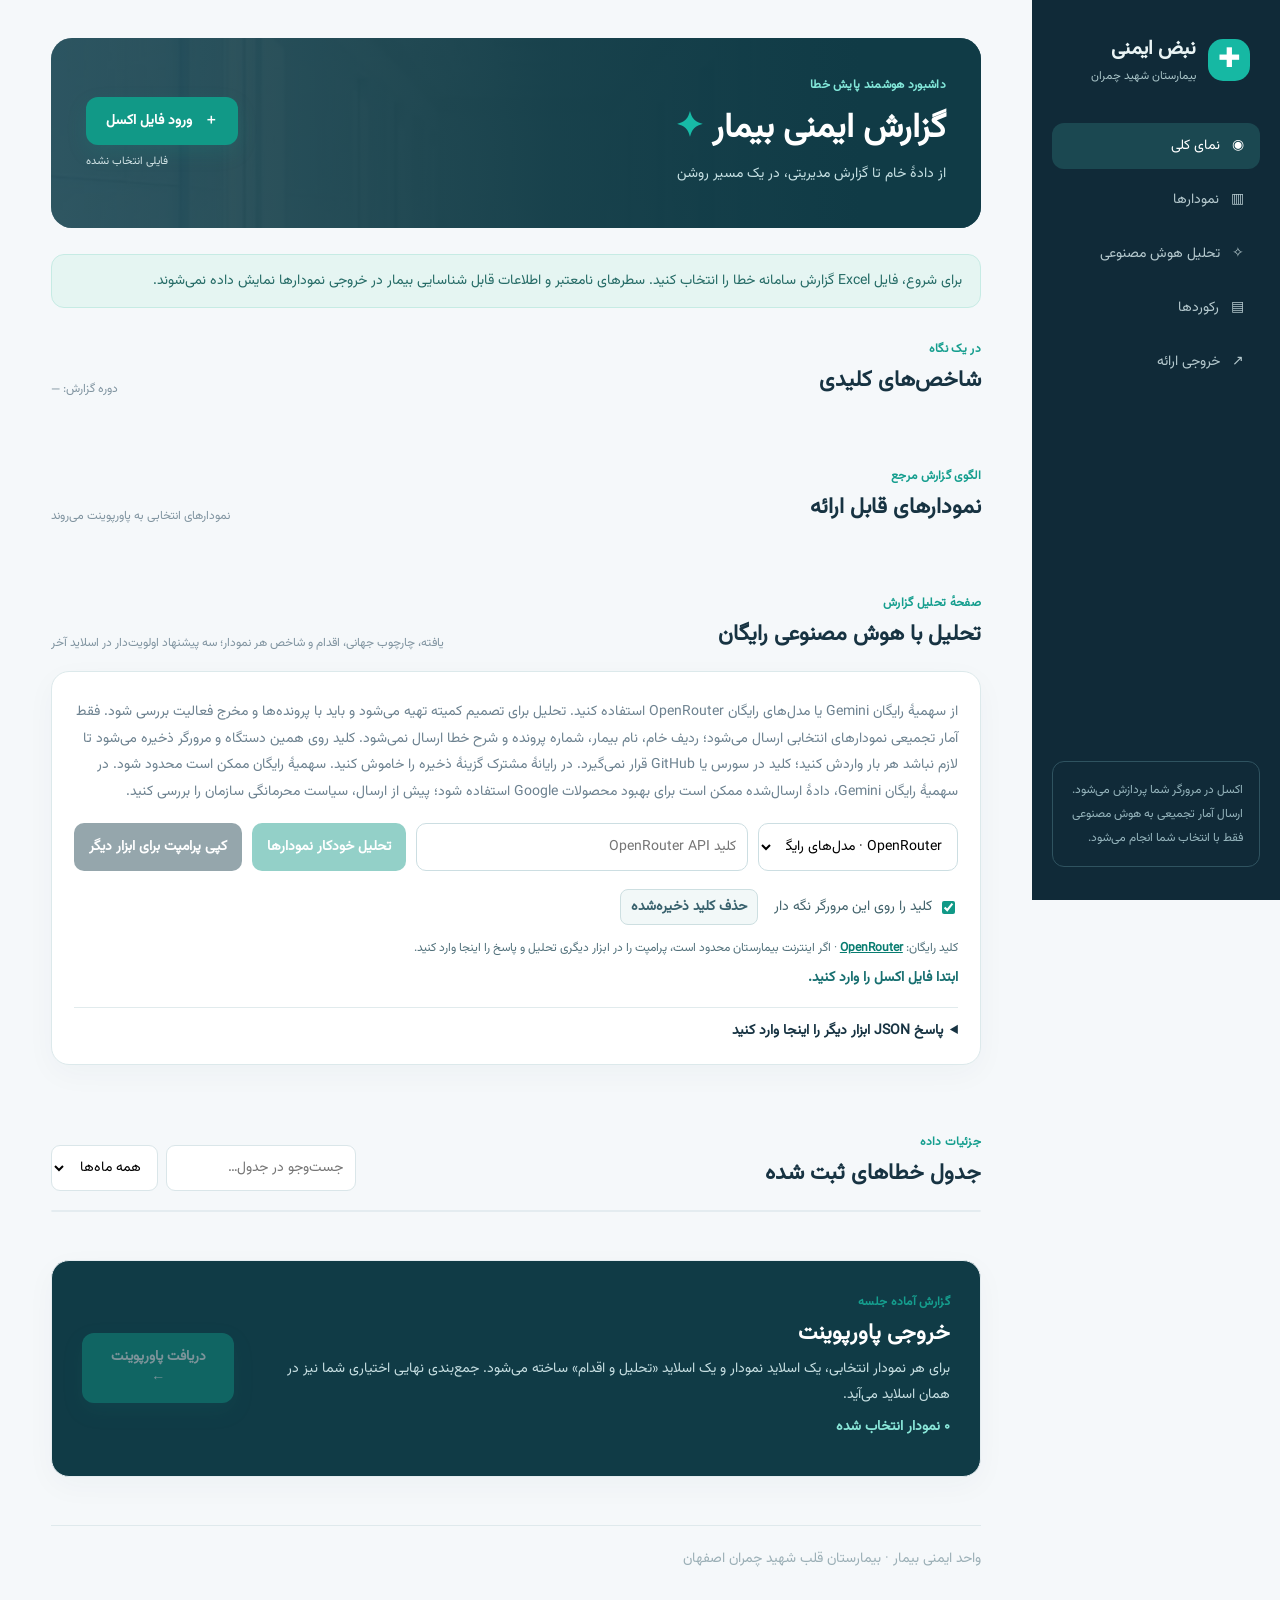
==== commit abf414d8: "Remember user API key locally without publishing it" ====
--- a/standalone.html
+++ b/standalone.html
@@ -4,13 +4,14 @@
 .ai-box{background:#fff;border:1px solid #dce9eb;border-radius:18px;padding:22px;box-shadow:0 9px 30px #183c5009}.ai-controls{display:flex;gap:10px;flex-wrap:wrap;margin:18px 0}.ai-controls input,.ai-box textarea,.ai-result textarea{border:1px solid #ccdee2;border-radius:10px;padding:11px;outline-color:#119987;background:#fff}.ai-controls #aiKey{flex:2;min-width:230px}.ai-controls #aiModel{width:145px;direction:ltr}.ai-controls button,.ai-box button{border:0;border-radius:10px;padding:11px 15px;background:#119987;color:white;font-weight:800}.ai-controls button:disabled,.ai-box button:disabled{opacity:.45;cursor:not-allowed}.ai-controls #aiCopy{background:#163c4a}.ai-status{font-weight:700;color:#176f70}.ai-box details{margin-top:15px;border-top:1px solid #e1ebed;padding-top:12px}.ai-box summary{cursor:pointer;font-weight:800}.ai-box textarea{display:block;width:100%;height:145px;margin:12px 0;direction:ltr;text-align:left}.ai-results{display:grid;grid-template-columns:repeat(2,minmax(0,1fr));gap:14px;margin-top:18px}.ai-results>h3{grid-column:1/-1}.ai-result{background:#fff;border:1px solid #dce9eb;border-radius:15px;padding:17px}.ai-result h4{margin:0 0 10px;color:#103b46}.ai-result label{display:block;color:#47646e;font-weight:800;margin:8px 0}.ai-result textarea{display:block;width:100%;height:70px;resize:vertical;direction:rtl;font-weight:400;margin-top:5px}.ai-conclusion{grid-column:1/-1}.ai-conclusion textarea{height:145px}@media(max-width:900px){.ai-results{grid-template-columns:1fr}.ai-conclusion{grid-column:auto}}
 .ai-controls select{border:1px solid #ccdee2;border-radius:10px;padding:11px;background:white;min-width:200px}.ai-help{font-size:12px;color:#53727c}.ai-help a{color:#087c70;font-weight:800}
 .ai-recommendation{border-top:1px solid #e1ebed;margin-top:15px;padding-top:12px}.ai-recommendation>b{color:#0a897d}.ai-recommendation label{font-size:12px}.ai-recommendation textarea{height:54px}
+.ai-key-options{display:flex;align-items:center;gap:16px;flex-wrap:wrap;margin:0 0 12px;color:#43636c}.ai-key-options label{display:flex;align-items:center;gap:6px;cursor:pointer}.ai-key-options input{accent-color:#119987}.ai-key-options button{border:1px solid #cddfe1;border-radius:8px;color:#38616d;background:#f2f8f8;padding:6px 10px;font-weight:700}
 </style></head><body>
 <aside class="sidebar"><div class="brand"><span class="mark">✚</span><div><b>نبض ایمنی</b><small>بیمارستان شهید چمران</small></div></div><nav><a href="#overview" class="active">◉ &nbsp; نمای کلی</a><a href="#charts">▥ &nbsp; نمودارها</a><a href="#ai-analysis">✧ &nbsp; تحلیل هوش مصنوعی</a><a href="#records">▤ &nbsp; رکوردها</a><a href="#export">↗ &nbsp; خروجی ارائه</a></nav><div class="sidebar-note">اکسل در مرورگر شما پردازش می‌شود. ارسال آمار تجمیعی به هوش مصنوعی فقط با انتخاب شما انجام می‌شود.</div></aside>
 <main><header><div class="header-photo" aria-hidden="true"></div><div class="header-content"><span class="eyebrow">داشبورد هوشمند پایش خطا</span><h1>گزارش ایمنی بیمار <span class="pulse">✦</span></h1><p>از دادهٔ خام تا گزارش مدیریتی، در یک مسیر روشن</p></div><div class="header-actions"><label class="upload">＋ &nbsp; ورود فایل اکسل<input id="file" type="file" accept=".xlsx"></label><span id="fileName" class="file-name">فایلی انتخاب نشده</span></div></header>
 <div id="notice" class="notice">برای شروع، فایل Excel گزارش سامانه خطا را انتخاب کنید. سطرهای نامعتبر و اطلاعات قابل شناسایی بیمار در خروجی نمودارها نمایش داده نمی‌شوند.</div>
 <section id="overview"><div class="section-head"><div><span class="eyebrow">در یک نگاه</span><h2>شاخص‌های کلیدی</h2></div><span id="period" class="period">دوره گزارش: —</span></div><div id="kpis" class="kpis"></div></section>
 <section id="charts"><div class="section-head"><div><span class="eyebrow">الگوی گزارش مرجع</span><h2>نمودارهای قابل ارائه</h2></div><span class="hint">نمودارهای انتخابی به پاورپوینت می‌روند</span></div><div id="chartGrid" class="chart-grid"></div></section>
-<section id="ai-analysis"><div class="section-head"><div><span class="eyebrow">صفحهٔ تحلیل گزارش</span><h2>تحلیل با هوش مصنوعی رایگان</h2></div><span class="hint">یافته، چارچوب جهانی، اقدام و شاخص هر نمودار؛ سه پیشنهاد اولویت‌دار در اسلاید آخر</span></div><div class="ai-box"><p>از سهمیهٔ رایگان Gemini یا مدل‌های رایگان OpenRouter استفاده کنید. تحلیل برای تصمیم کمیته تهیه می‌شود و باید با پرونده‌ها و مخرج فعالیت بررسی شود. فقط آمار تجمیعی نمودارهای انتخابی ارسال می‌شود؛ ردیف خام، نام بیمار، شماره پرونده و شرح خطا ارسال نمی‌شود. کلید فقط تا زمان باز بودن صفحه در حافظه می‌ماند. سهمیهٔ رایگان ممکن است محدود شود. در سهمیهٔ رایگان Gemini، دادهٔ ارسال‌شده ممکن است برای بهبود محصولات Google استفاده شود؛ پیش از ارسال، سیاست محرمانگی سازمان را بررسی کنید.</p><div class="ai-controls"><select id="aiProvider" aria-label="سرویس هوش مصنوعی"><option value="gemini">Google Gemini · رایگان</option><option value="openrouter">OpenRouter · مدل‌های رایگان</option></select><input id="aiKey" type="password" autocomplete="off" placeholder="کلید رایگان Gemini API"><button id="aiRun" disabled>تحلیل خودکار نمودارها</button><button id="aiCopy" disabled>کپی پرامپت برای ابزار دیگر</button></div><p class="ai-help">کلید رایگان: <a id="aiKeyLink" href="https://aistudio.google.com/api-keys" target="_blank" rel="noopener noreferrer">Google AI Studio</a> · اگر اینترنت بیمارستان محدود است، پرامپت را در ابزار دیگری تحلیل و پاسخ را اینجا وارد کنید.</p><p id="aiStatus" class="ai-status">ابتدا فایل اکسل را وارد کنید.</p><details><summary>پاسخ JSON ابزار دیگر را اینجا وارد کنید</summary><textarea id="aiPaste" placeholder="پاسخ JSON شامل charts و conclusion را اینجا جای‌گذاری کنید"></textarea><button id="aiApply" disabled>اعمال تحلیل</button></details></div><div id="aiResults" class="ai-results"></div></section>
+<section id="ai-analysis"><div class="section-head"><div><span class="eyebrow">صفحهٔ تحلیل گزارش</span><h2>تحلیل با هوش مصنوعی رایگان</h2></div><span class="hint">یافته، چارچوب جهانی، اقدام و شاخص هر نمودار؛ سه پیشنهاد اولویت‌دار در اسلاید آخر</span></div><div class="ai-box"><p>از سهمیهٔ رایگان Gemini یا مدل‌های رایگان OpenRouter استفاده کنید. تحلیل برای تصمیم کمیته تهیه می‌شود و باید با پرونده‌ها و مخرج فعالیت بررسی شود. فقط آمار تجمیعی نمودارهای انتخابی ارسال می‌شود؛ ردیف خام، نام بیمار، شماره پرونده و شرح خطا ارسال نمی‌شود. کلید روی همین دستگاه و مرورگر ذخیره می‌شود تا لازم نباشد هر بار واردش کنید؛ کلید در سورس یا GitHub قرار نمی‌گیرد. در رایانهٔ مشترک گزینهٔ ذخیره را خاموش کنید. سهمیهٔ رایگان ممکن است محدود شود. در سهمیهٔ رایگان Gemini، دادهٔ ارسال‌شده ممکن است برای بهبود محصولات Google استفاده شود؛ پیش از ارسال، سیاست محرمانگی سازمان را بررسی کنید.</p><div class="ai-controls"><select id="aiProvider" aria-label="سرویس هوش مصنوعی"><option value="openrouter">OpenRouter · مدل‌های رایگان</option><option value="gemini">Google Gemini · رایگان</option></select><input id="aiKey" type="password" autocomplete="off" placeholder="کلید OpenRouter API"><button id="aiRun" disabled>تحلیل خودکار نمودارها</button><button id="aiCopy" disabled>کپی پرامپت برای ابزار دیگر</button></div><div class="ai-key-options"><label><input id="aiRemember" type="checkbox" checked> کلید را روی این مرورگر نگه دار</label><button id="aiForget" type="button">حذف کلید ذخیره‌شده</button></div><p class="ai-help">کلید رایگان: <a id="aiKeyLink" href="https://openrouter.ai/settings/keys" target="_blank" rel="noopener noreferrer">OpenRouter</a> · اگر اینترنت بیمارستان محدود است، پرامپت را در ابزار دیگری تحلیل و پاسخ را اینجا وارد کنید.</p><p id="aiStatus" class="ai-status">ابتدا فایل اکسل را وارد کنید.</p><details><summary>پاسخ JSON ابزار دیگر را اینجا وارد کنید</summary><textarea id="aiPaste" placeholder="پاسخ JSON شامل charts و conclusion را اینجا جای‌گذاری کنید"></textarea><button id="aiApply" disabled>اعمال تحلیل</button></details></div><div id="aiResults" class="ai-results"></div></section>
 <section id="records"><div class="section-head"><div><span class="eyebrow">جزئیات داده</span><h2>جدول خطاهای ثبت شده</h2></div><div class="filters"><input id="search" placeholder="جست‌وجو در جدول…"><select id="monthFilter"><option value="">همه ماه‌ها</option></select></div></div><div class="table-wrap"><table><thead id="tableHead"></thead><tbody id="tableBody"></tbody></table></div><div id="tableCount" class="table-count"></div></section>
 <section id="export"><div class="export-box"><div><span class="eyebrow">گزارش آماده جلسه</span><h2>خروجی پاورپوینت</h2><p>برای هر نمودار انتخابی، یک اسلاید نمودار و یک اسلاید «تحلیل و اقدام» ساخته می‌شود. جمع‌بندی نهایی اختیاری شما نیز در همان اسلاید می‌آید.</p><p id="selectedCount" class="selected-count">۰ نمودار انتخاب شده</p></div><button id="exportBtn" disabled>دریافت پاورپوینت ←</button></div></section><footer>واحد ایمنی بیمار · بیمارستان قلب شهید چمران اصفهان</footer></main>
 <script>/*!
@@ -257,6 +258,10 @@
 </script><script>/* Sends only chart aggregates after an explicit user action. Never persists API keys. */
 (function(){
 const q=id=>document.getElementById(id);
+const keyName=provider=>'patient-safety-api-key-v1:'+provider;
+function readKey(provider){try{return localStorage.getItem(keyName(provider))||''}catch(e){return ''}}
+function saveKey(){const provider=q('aiProvider').value,key=q('aiKey').value.trim();try{if(q('aiRemember').checked&&key)localStorage.setItem(keyName(provider),key);else localStorage.removeItem(keyName(provider))}catch(e){q('aiStatus').textContent='این مرورگر امکان نگهداری کلید را نمی‌دهد. برای ذخیره، نسخهٔ پوشه‌ای را از localhost اجرا کنید.'}}
+function syncProvider(){const isGemini=q('aiProvider').value==='gemini';q('aiKey').value=q('aiRemember').checked?readKey(q('aiProvider').value):'';q('aiKey').placeholder=isGemini?'کلید رایگان Gemini API':'کلید OpenRouter API';q('aiKeyLink').href=isGemini?'https://aistudio.google.com/api-keys':'https://openrouter.ai/settings/keys';q('aiKeyLink').textContent=isGemini?'Google AI Studio':'OpenRouter'}
 function payload(){return {period:state.period,totalReports:state.rows.length,trendReports:state.trendRows.length,invalidDates:state.errors,otherYearDates:state.outside,charts:state.charts.filter(c=>c.selected).map(c=>({id:c.id,title:c.title,subtitle:c.subtitle,type:c.type,labels:c.type==='cross'?c.series:undefined,data:c.data}))}}
 function prompt(){
  const guidance={
@@ -285,7 +290,11 @@
 window.addEventListener('safety-data-loaded',()=>{q('aiRun').disabled=false;q('aiCopy').disabled=false;q('aiApply').disabled=false;q('aiStatus').textContent='آمار تجمیعی آمادهٔ تحلیل است. نمودارهای دلخواه را انتخاب کنید.';render()});
 q('aiCopy').addEventListener('click',async()=>{try{await navigator.clipboard.writeText(prompt());q('aiStatus').textContent='پرامپت کپی شد. پاسخ JSON ابزار دیگر را در کادر همین صفحه وارد کنید.'}catch(e){q('aiStatus').textContent='کپی خودکار ممکن نشد. صفحه را از localhost یا HTTPS باز کنید.'}});
 q('aiApply').addEventListener('click',()=>{try{apply(q('aiPaste').value)}catch(e){q('aiStatus').textContent='خطای پاسخ: '+e.message}});
-q('aiProvider').addEventListener('change',()=>{const isGemini=q('aiProvider').value==='gemini';q('aiKey').value='';q('aiKey').placeholder=isGemini?'کلید رایگان Gemini API':'کلید OpenRouter API';q('aiKeyLink').href=isGemini?'https://aistudio.google.com/api-keys':'https://openrouter.ai/settings/keys';q('aiKeyLink').textContent=isGemini?'Google AI Studio':'OpenRouter';q('aiStatus').textContent='سرویس انتخاب شد. کلید همان سرویس را وارد کنید.'});
+q('aiProvider').addEventListener('change',()=>{syncProvider();q('aiStatus').textContent=q('aiKey').value?'کلید ذخیره‌شدهٔ این سرویس آماده است.':'کلید این سرویس را یک‌بار وارد کنید.'});
+q('aiKey').addEventListener('input',saveKey);
+q('aiRemember').addEventListener('change',()=>{saveKey();q('aiStatus').textContent=q('aiRemember').checked?'کلید روی همین مرورگر نگهداری می‌شود.':'نگهداری کلید خاموش شد؛ کلید ذخیره‌شده حذف شد.'});
+q('aiForget').addEventListener('click',()=>{q('aiKey').value='';saveKey();q('aiStatus').textContent='کلید این سرویس از مرورگر حذف شد.'});
+syncProvider();
 q('aiRun').addEventListener('click',async()=>{const key=q('aiKey').value.trim();if(!key){q('aiStatus').textContent='برای ارسال مستقیم، کلید رایگان سرویس انتخابی را وارد کنید؛ یا پرامپت را کپی کنید.';return}const provider=q('aiProvider').value,button=q('aiRun');button.disabled=true;q('aiStatus').textContent='در حال تحلیل آمار تجمیعی…';try{const url=provider==='gemini'?'https://generativelanguage.googleapis.com/v1beta/models/gemini-2.5-flash-lite:generateContent':'https://openrouter.ai/api/v1/chat/completions';const headers=provider==='gemini'?{'Content-Type':'application/json','x-goog-api-key':key}:{'Content-Type':'application/json','Authorization':'Bearer '+key};const body=provider==='gemini'?{contents:[{parts:[{text:prompt()}]}],generationConfig:{responseMimeType:'application/json',maxOutputTokens:8192}}:{model:'openrouter/free',max_tokens:6500,messages:[{role:'user',content:prompt()}]};const response=await fetch(url,{method:'POST',headers,body:JSON.stringify(body)});const result=await response.json();if(!response.ok)throw Error(result.error?.message||`HTTP ${response.status}`);const reply=extractText(result,provider);if(!reply)throw Error('سرویس پاسخی برنگرداند.');apply(reply)}catch(e){q('aiStatus').textContent='تحلیل انجام نشد: '+e.message+' اگر سهمیه یا اتصال محدود است، از گزینهٔ کپی پرامپت استفاده کنید.'}finally{button.disabled=false}});
 q('aiResults').addEventListener('input',e=>{if(e.target.id==='aiConclusion'&&state.ai)state.ai.conclusion=e.target.value;else if(e.target.dataset.recIndex!==undefined&&state.ai?.recommendations?.[Number(e.target.dataset.recIndex)])state.ai.recommendations[Number(e.target.dataset.recIndex)][e.target.dataset.recField]=e.target.value;else if(e.target.dataset.aiChart&&state.ai?.charts[e.target.dataset.aiChart])state.ai.charts[e.target.dataset.aiChart][e.target.dataset.aiField]=e.target.value});
 })();
